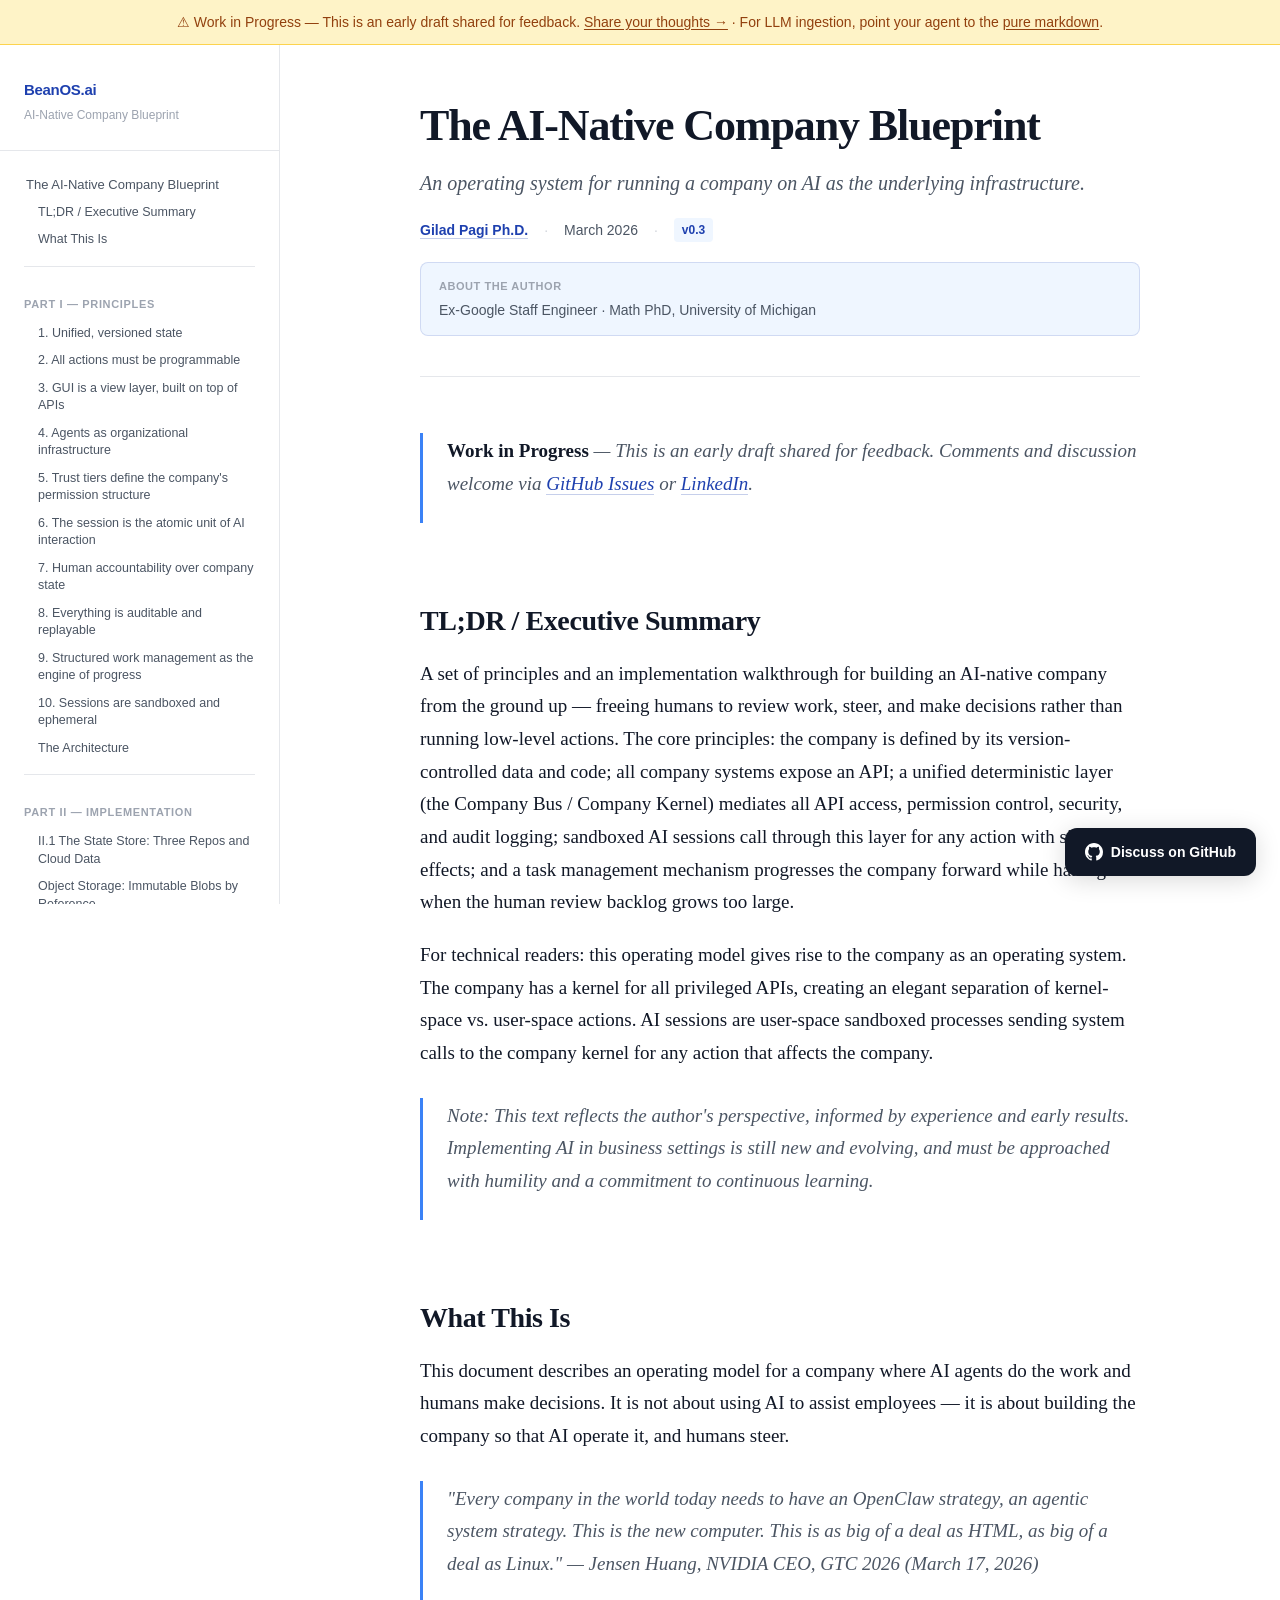
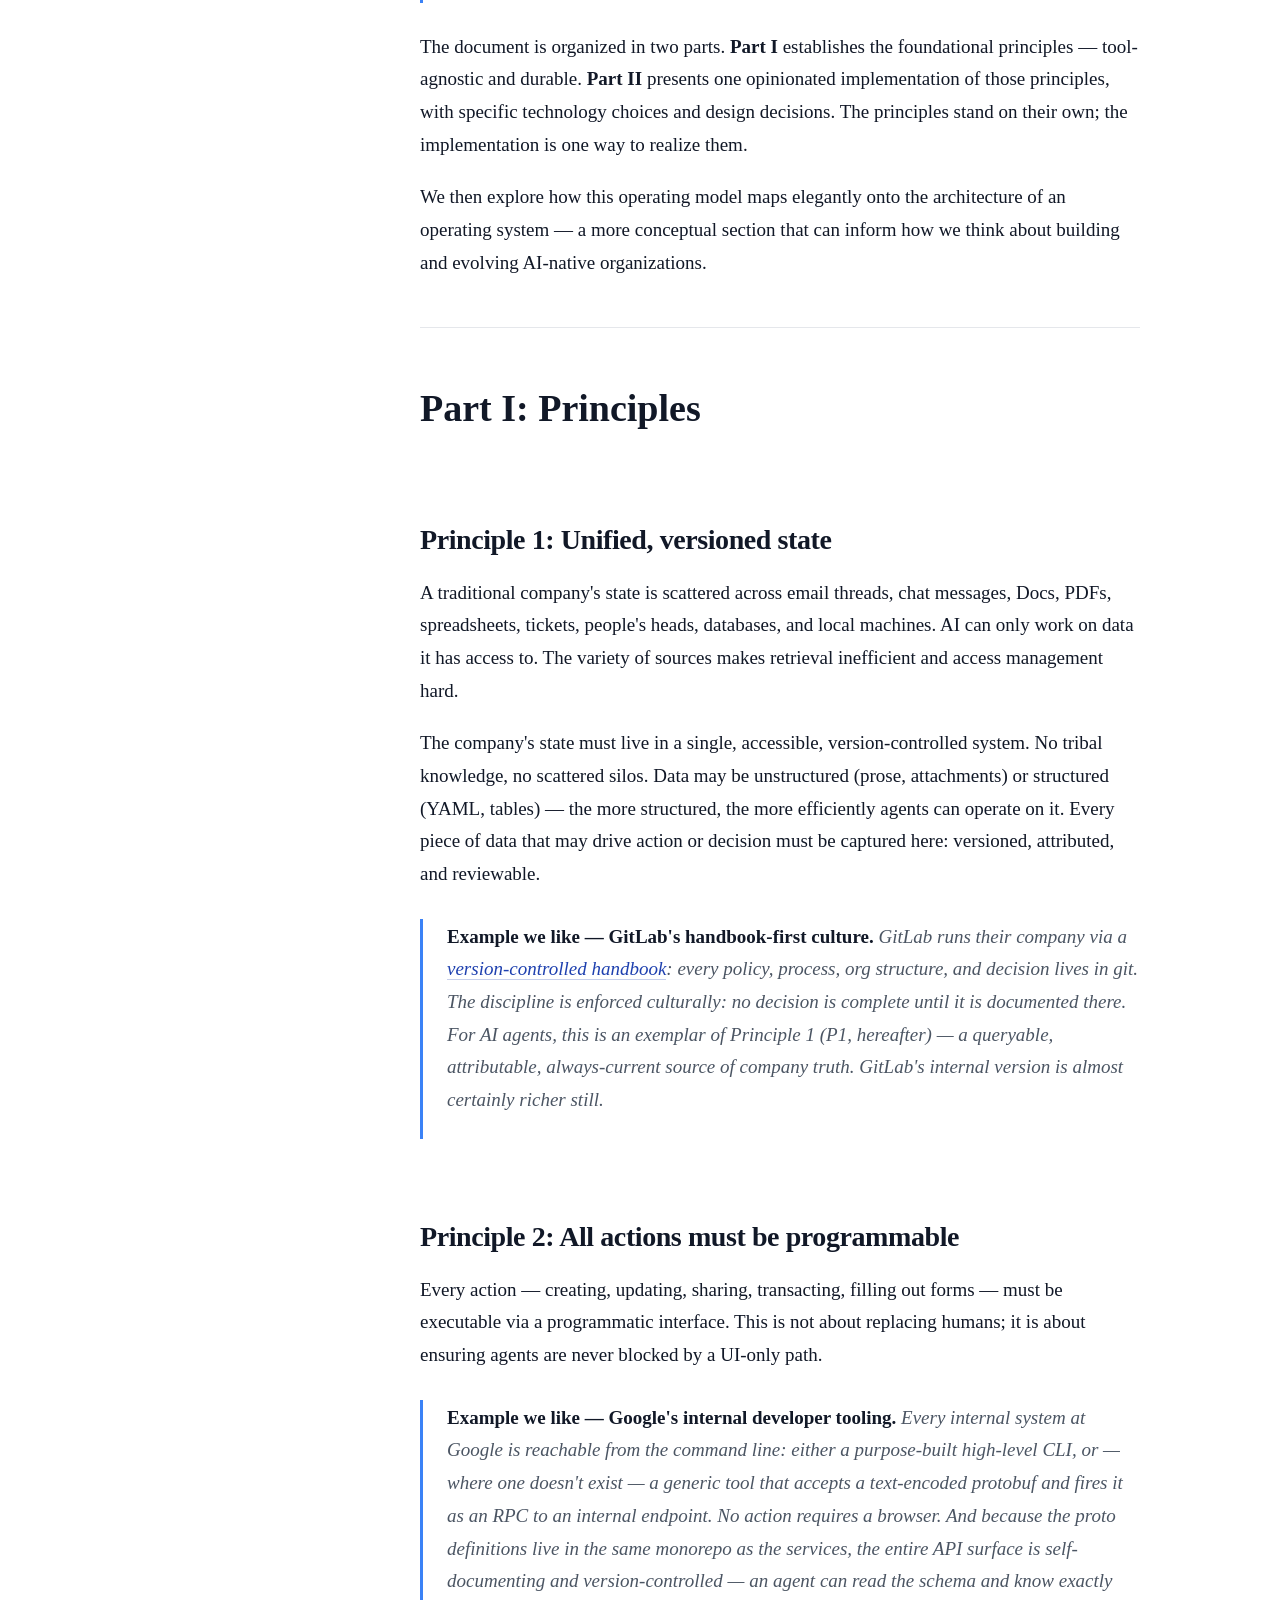
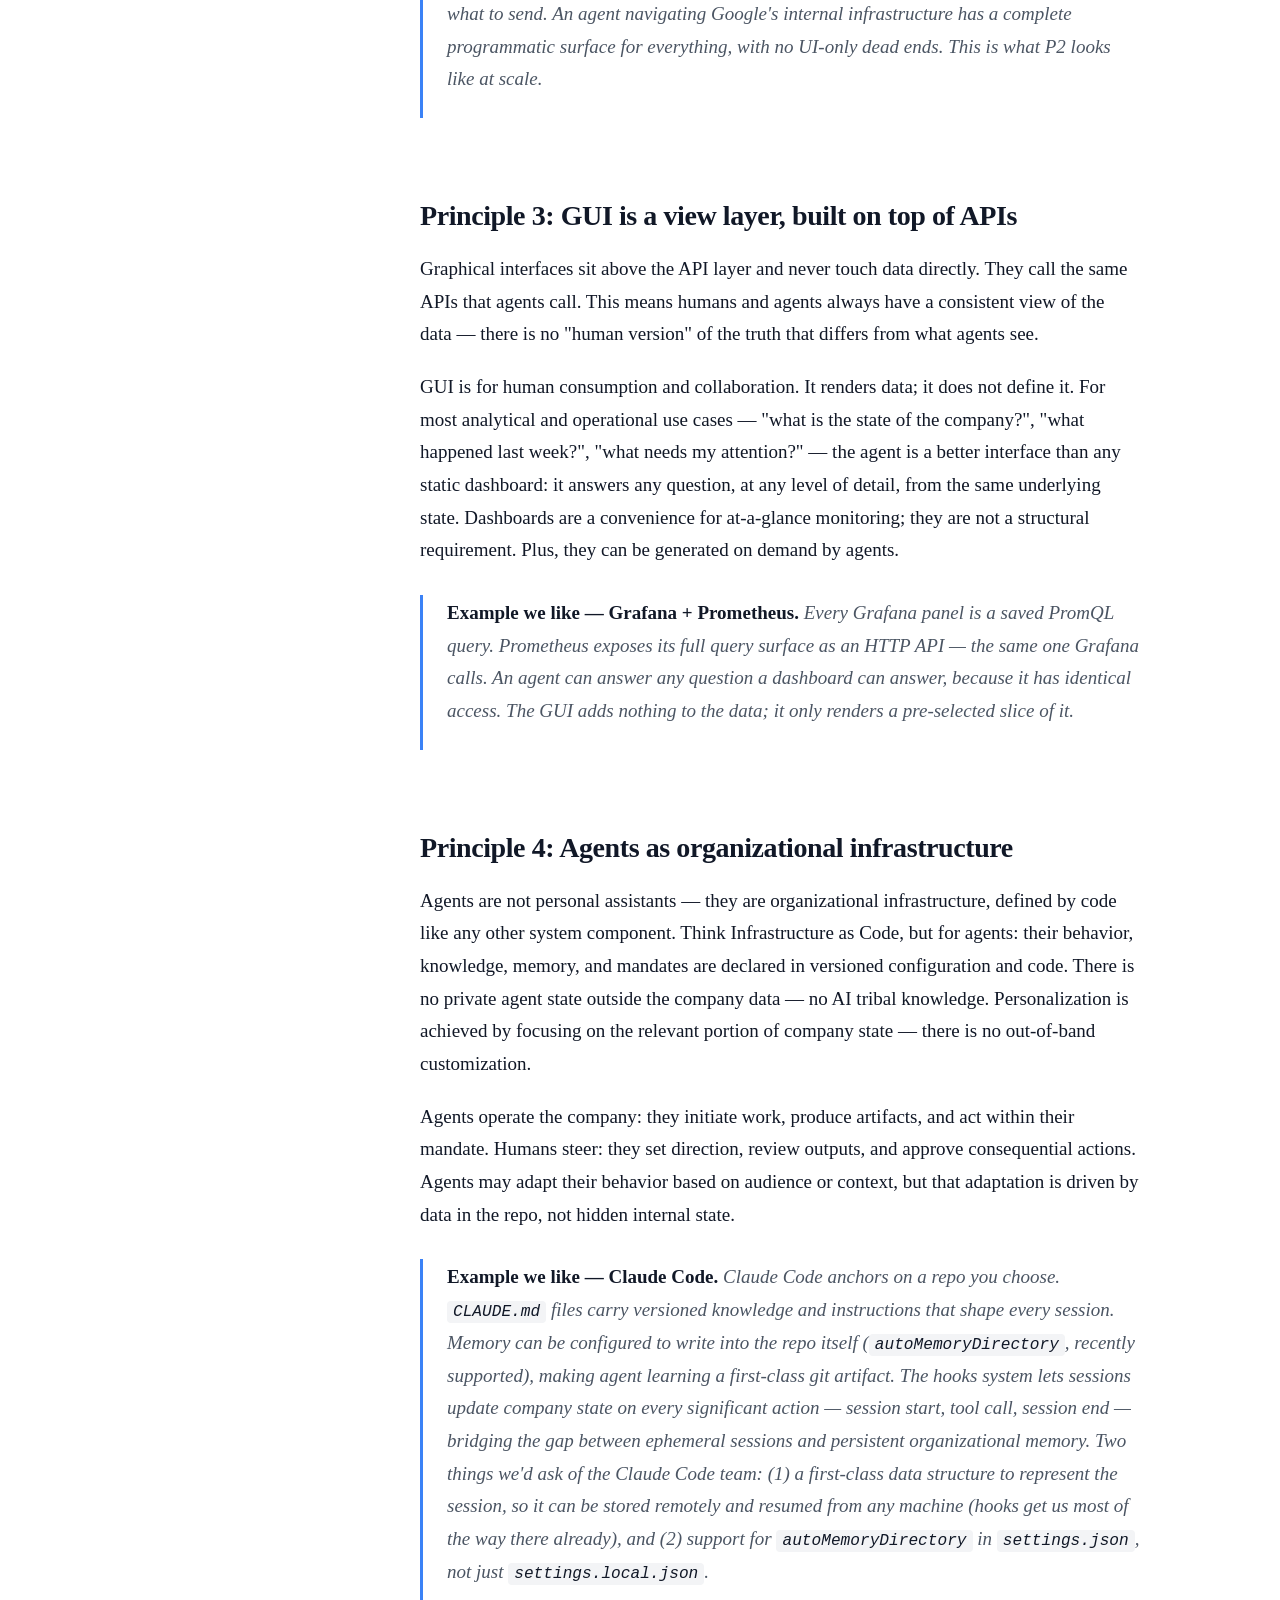
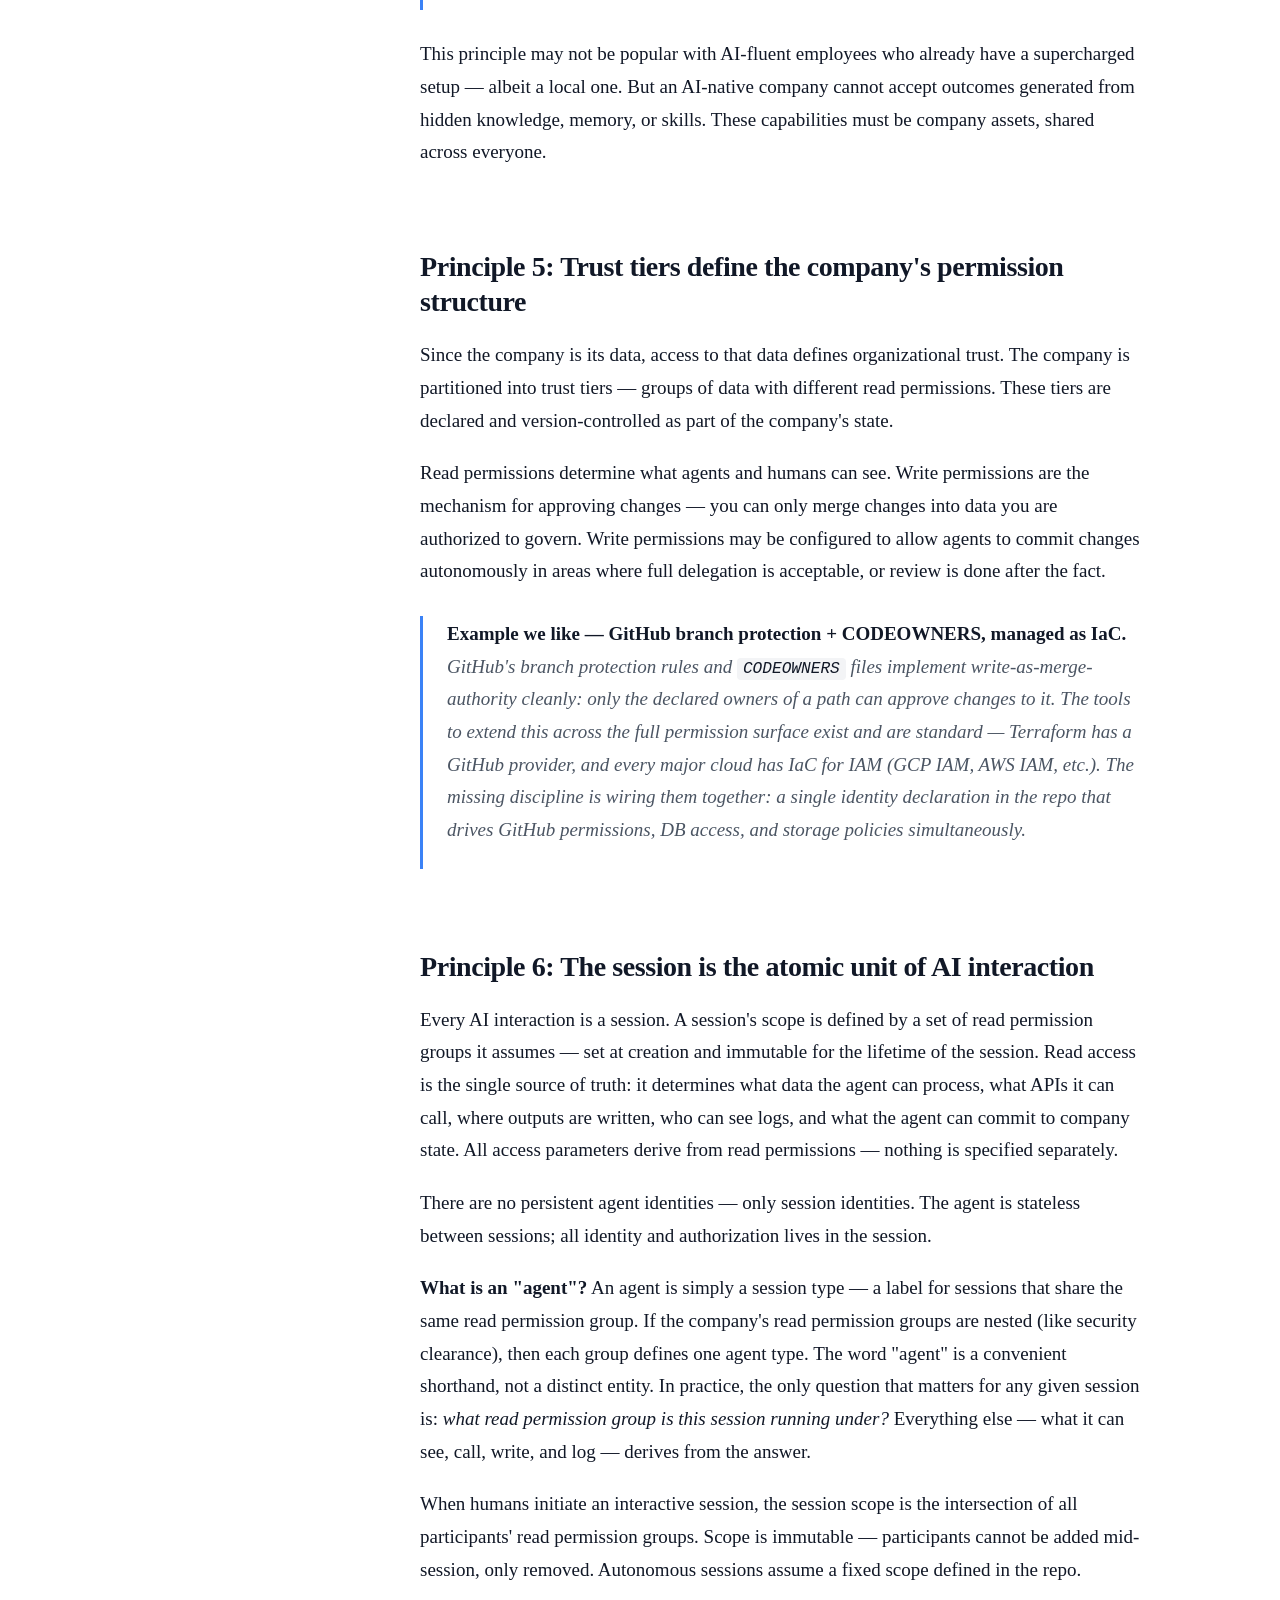
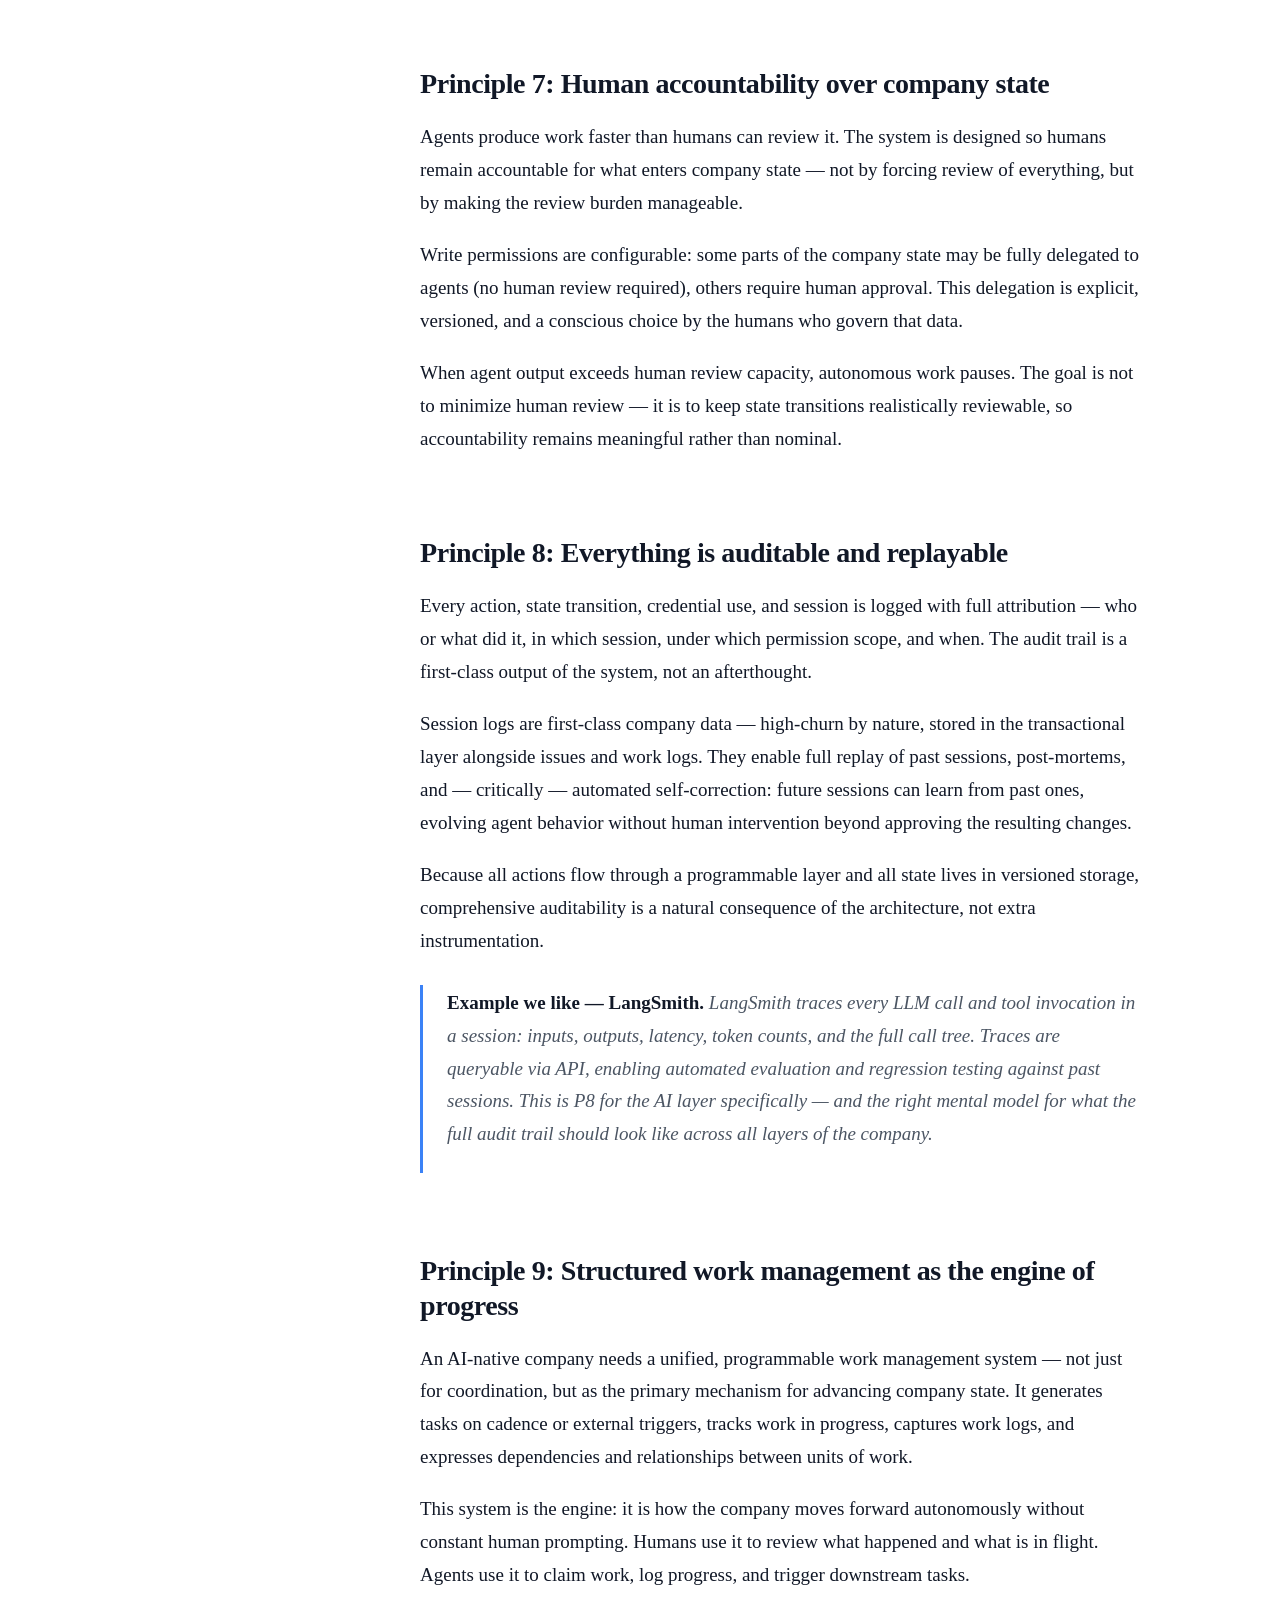
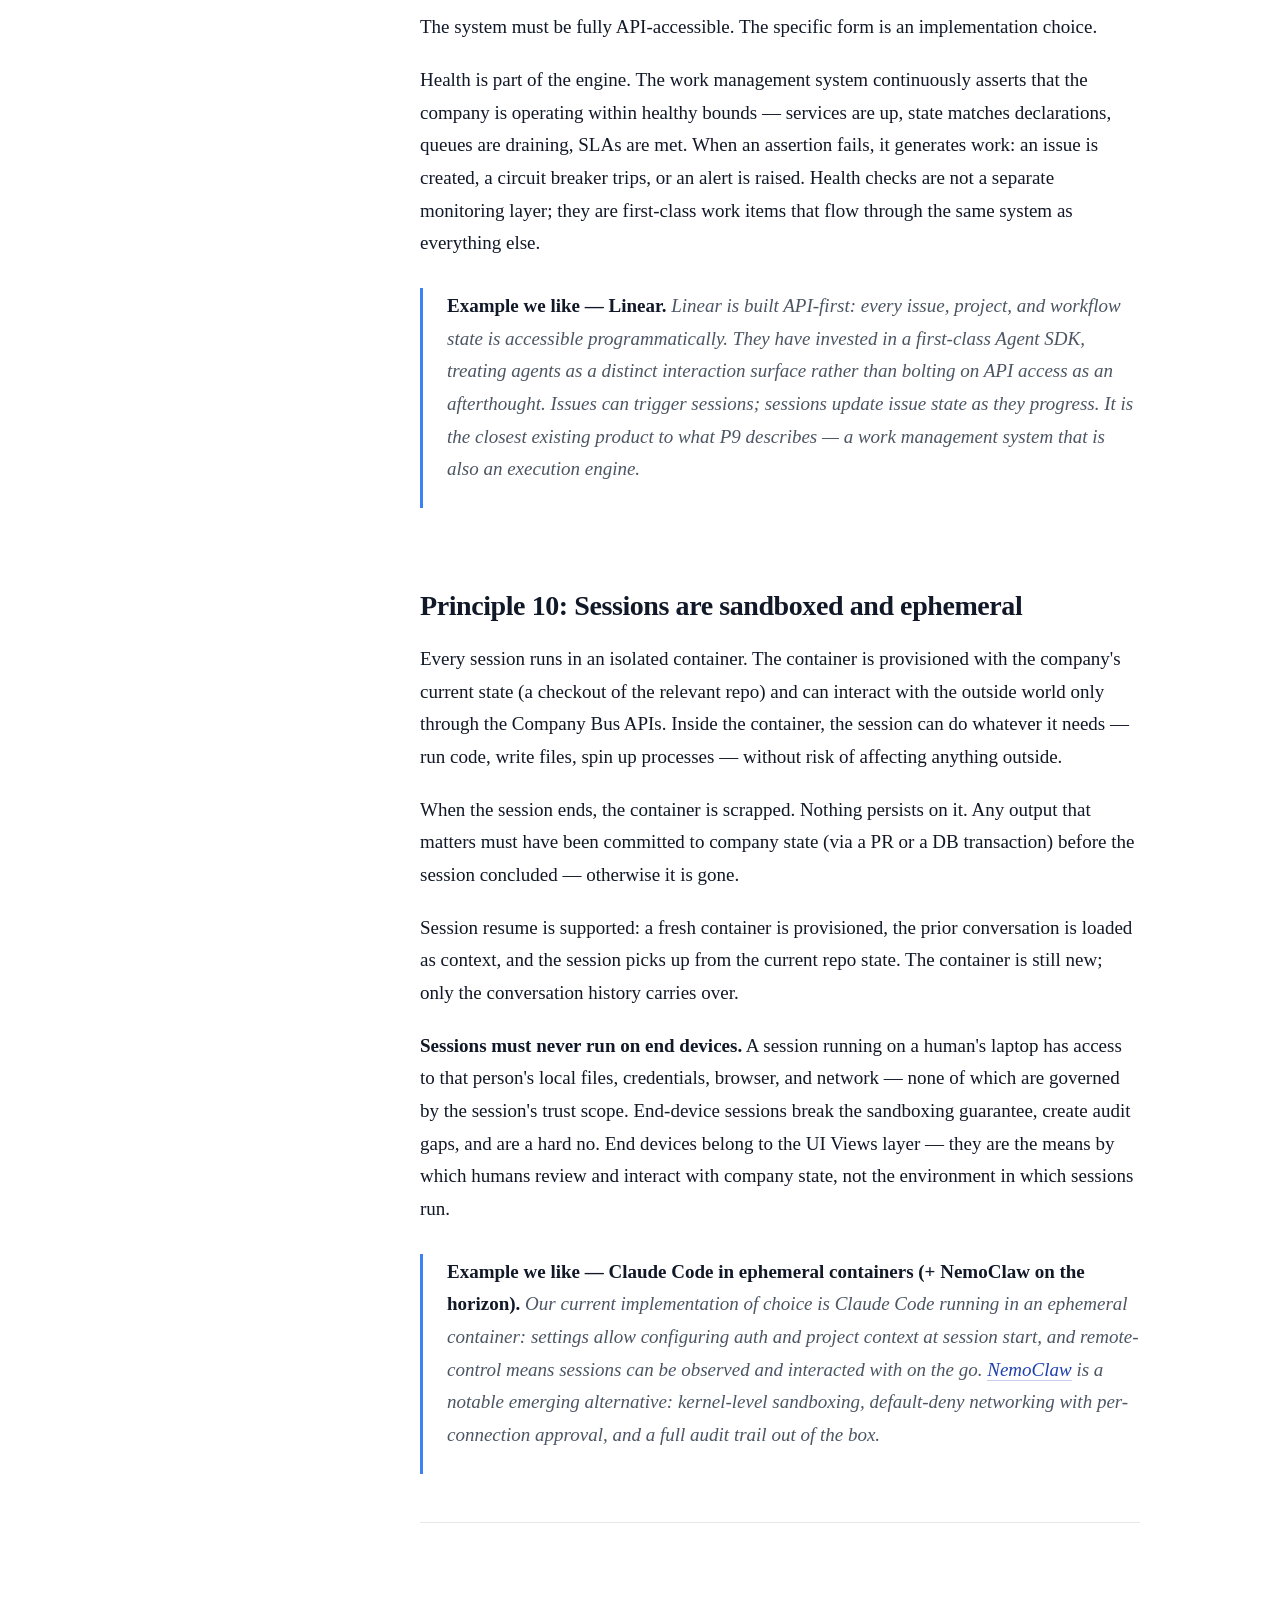
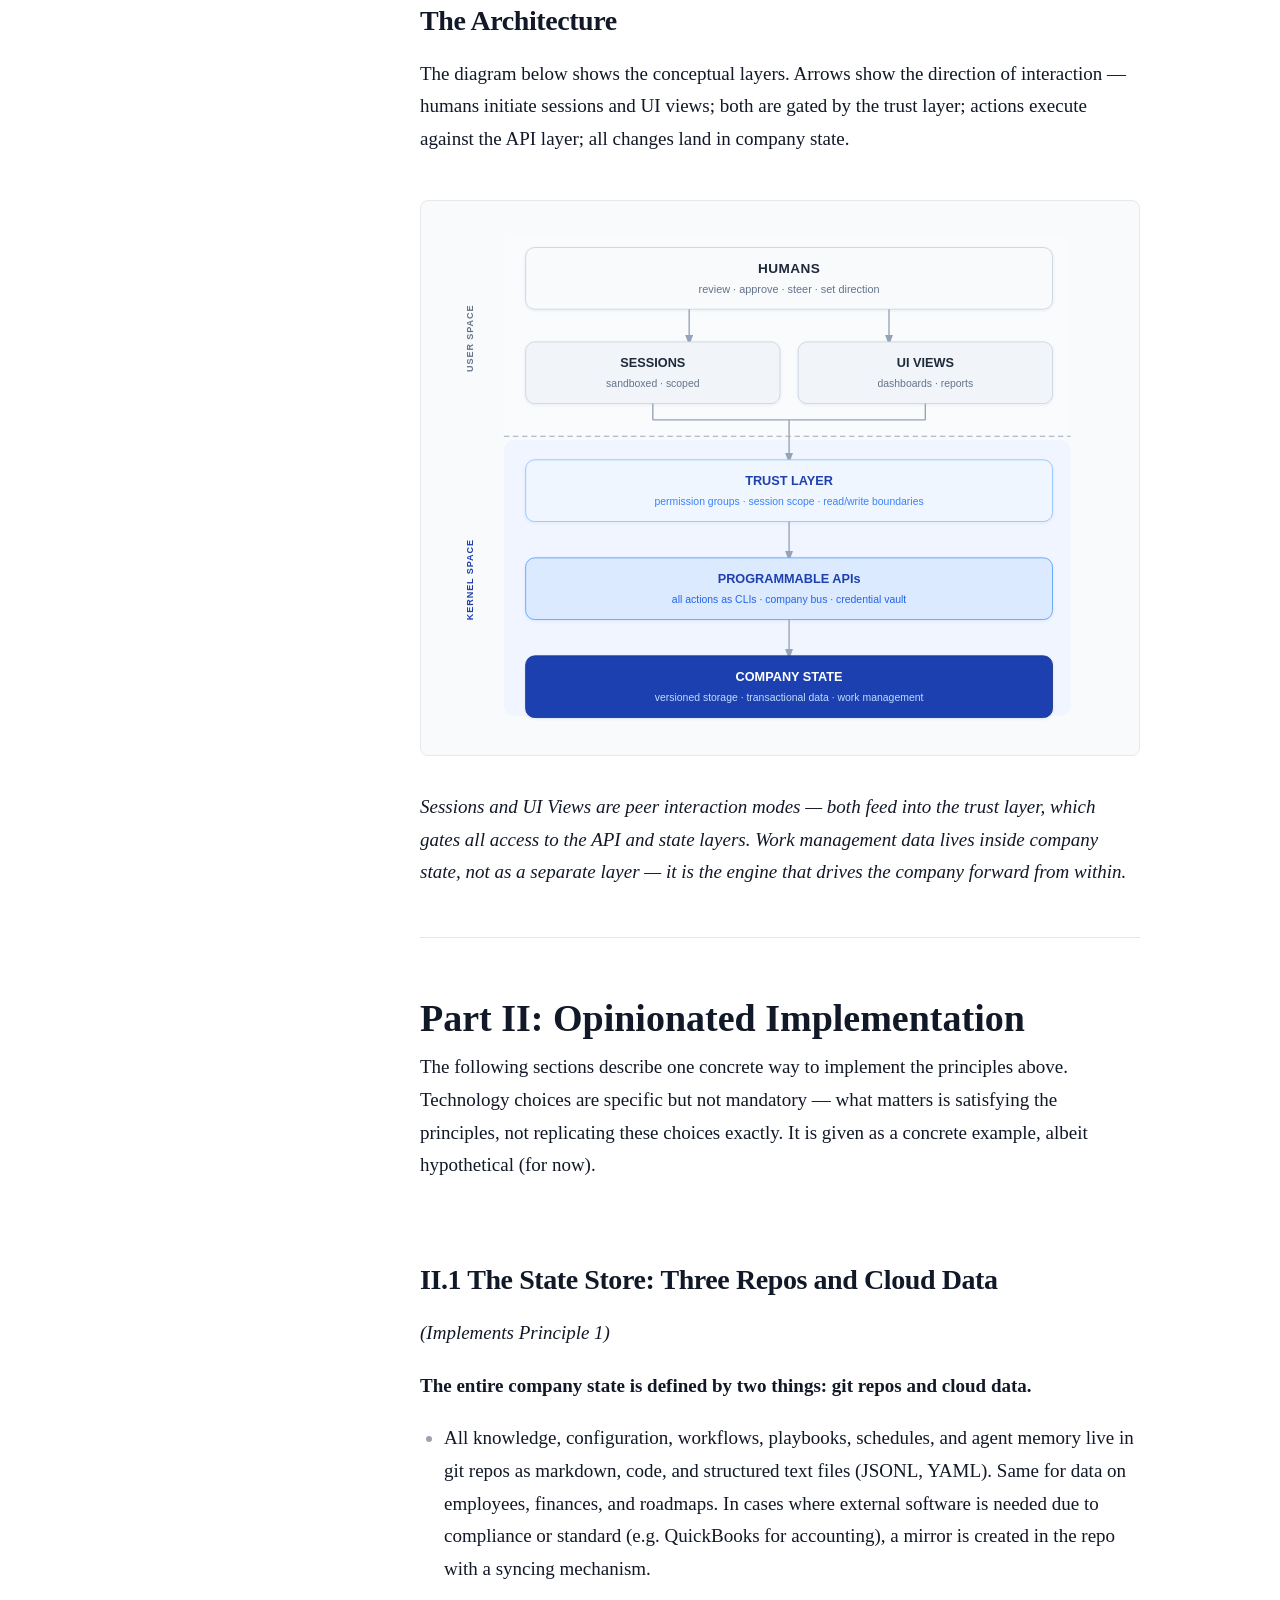
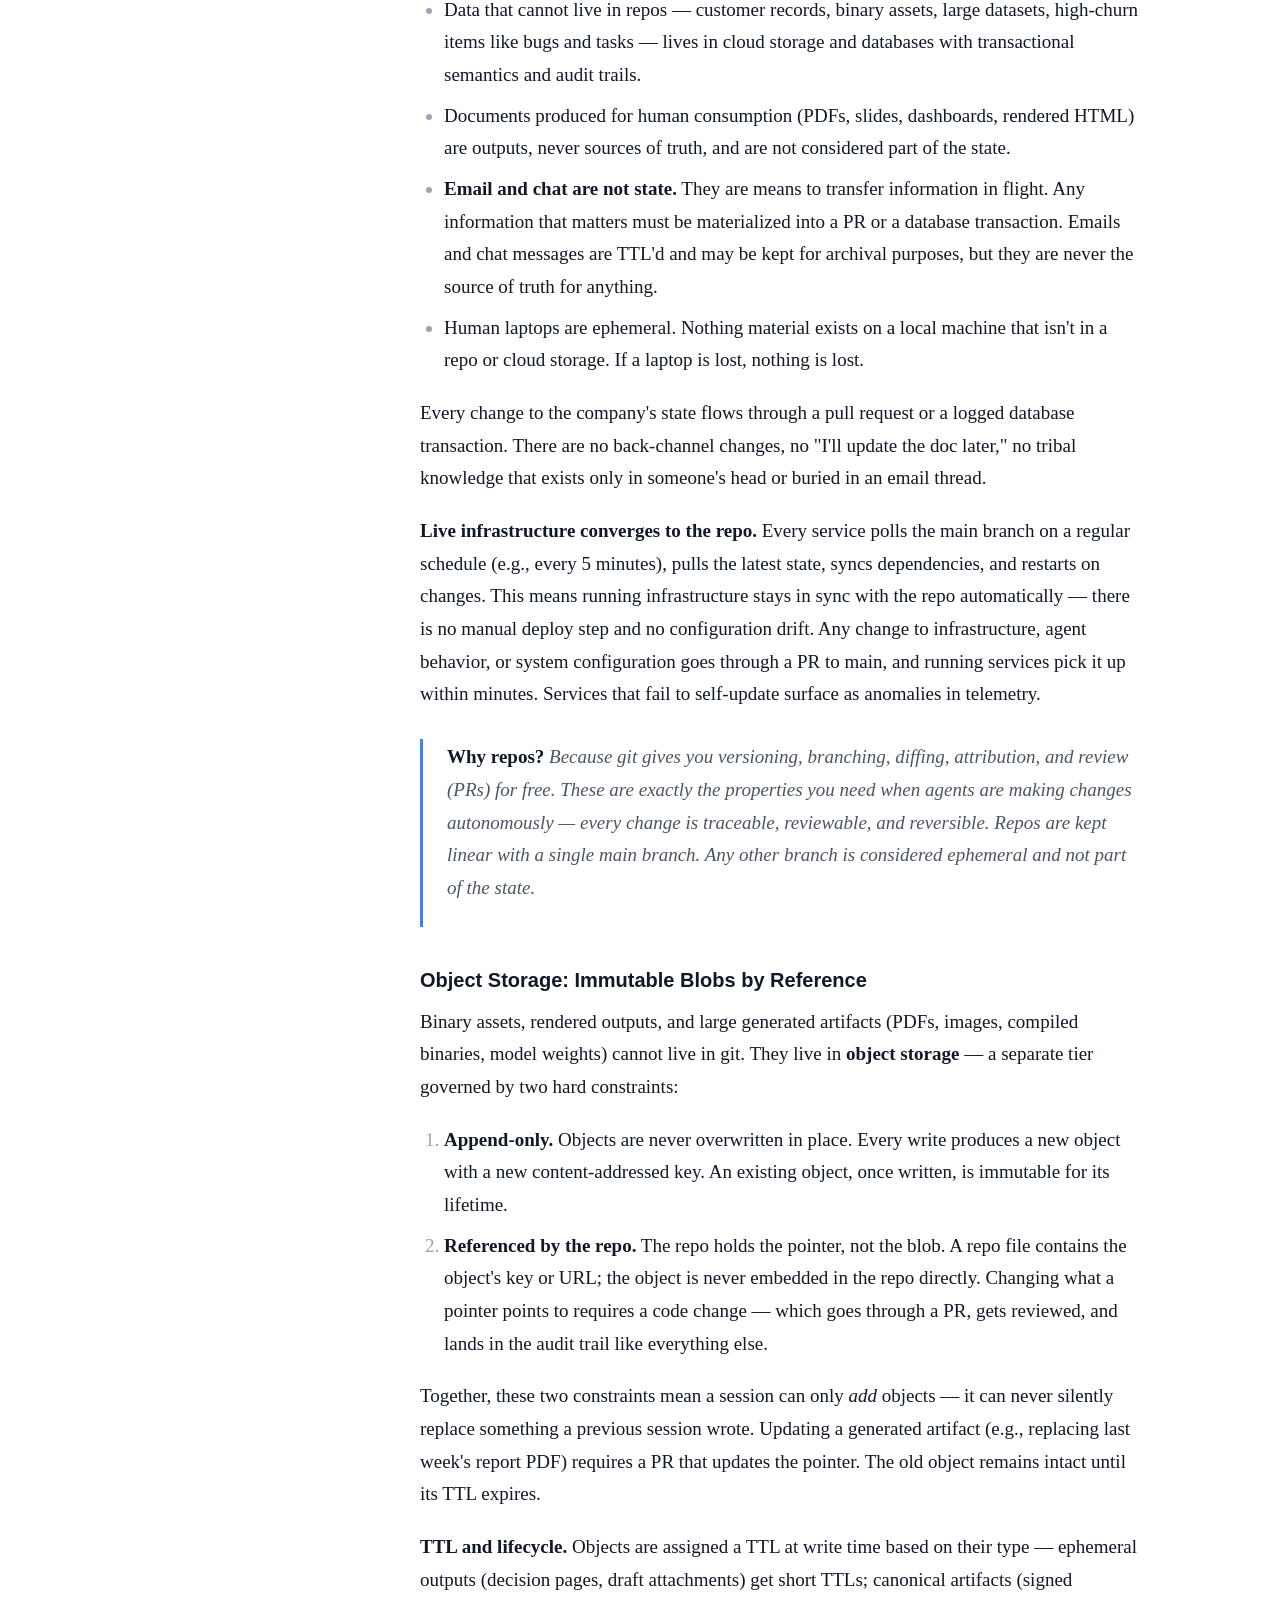
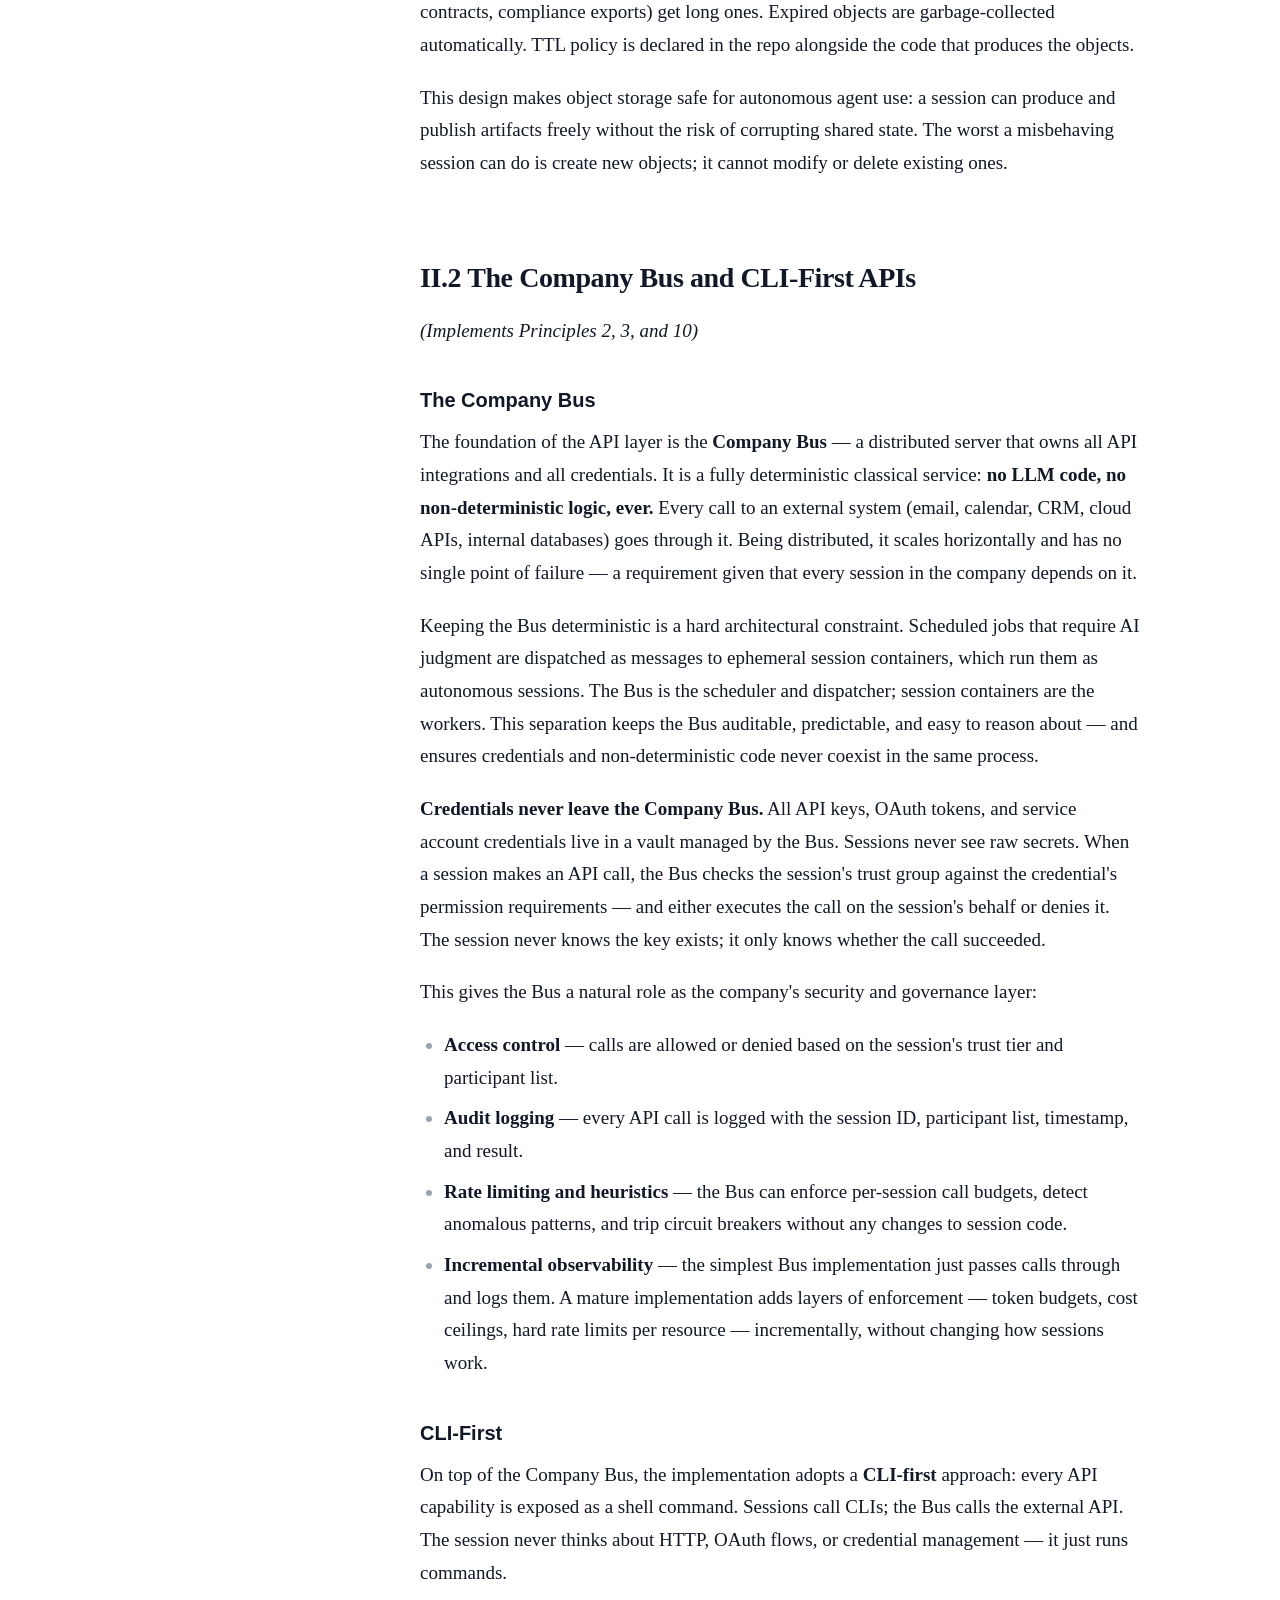
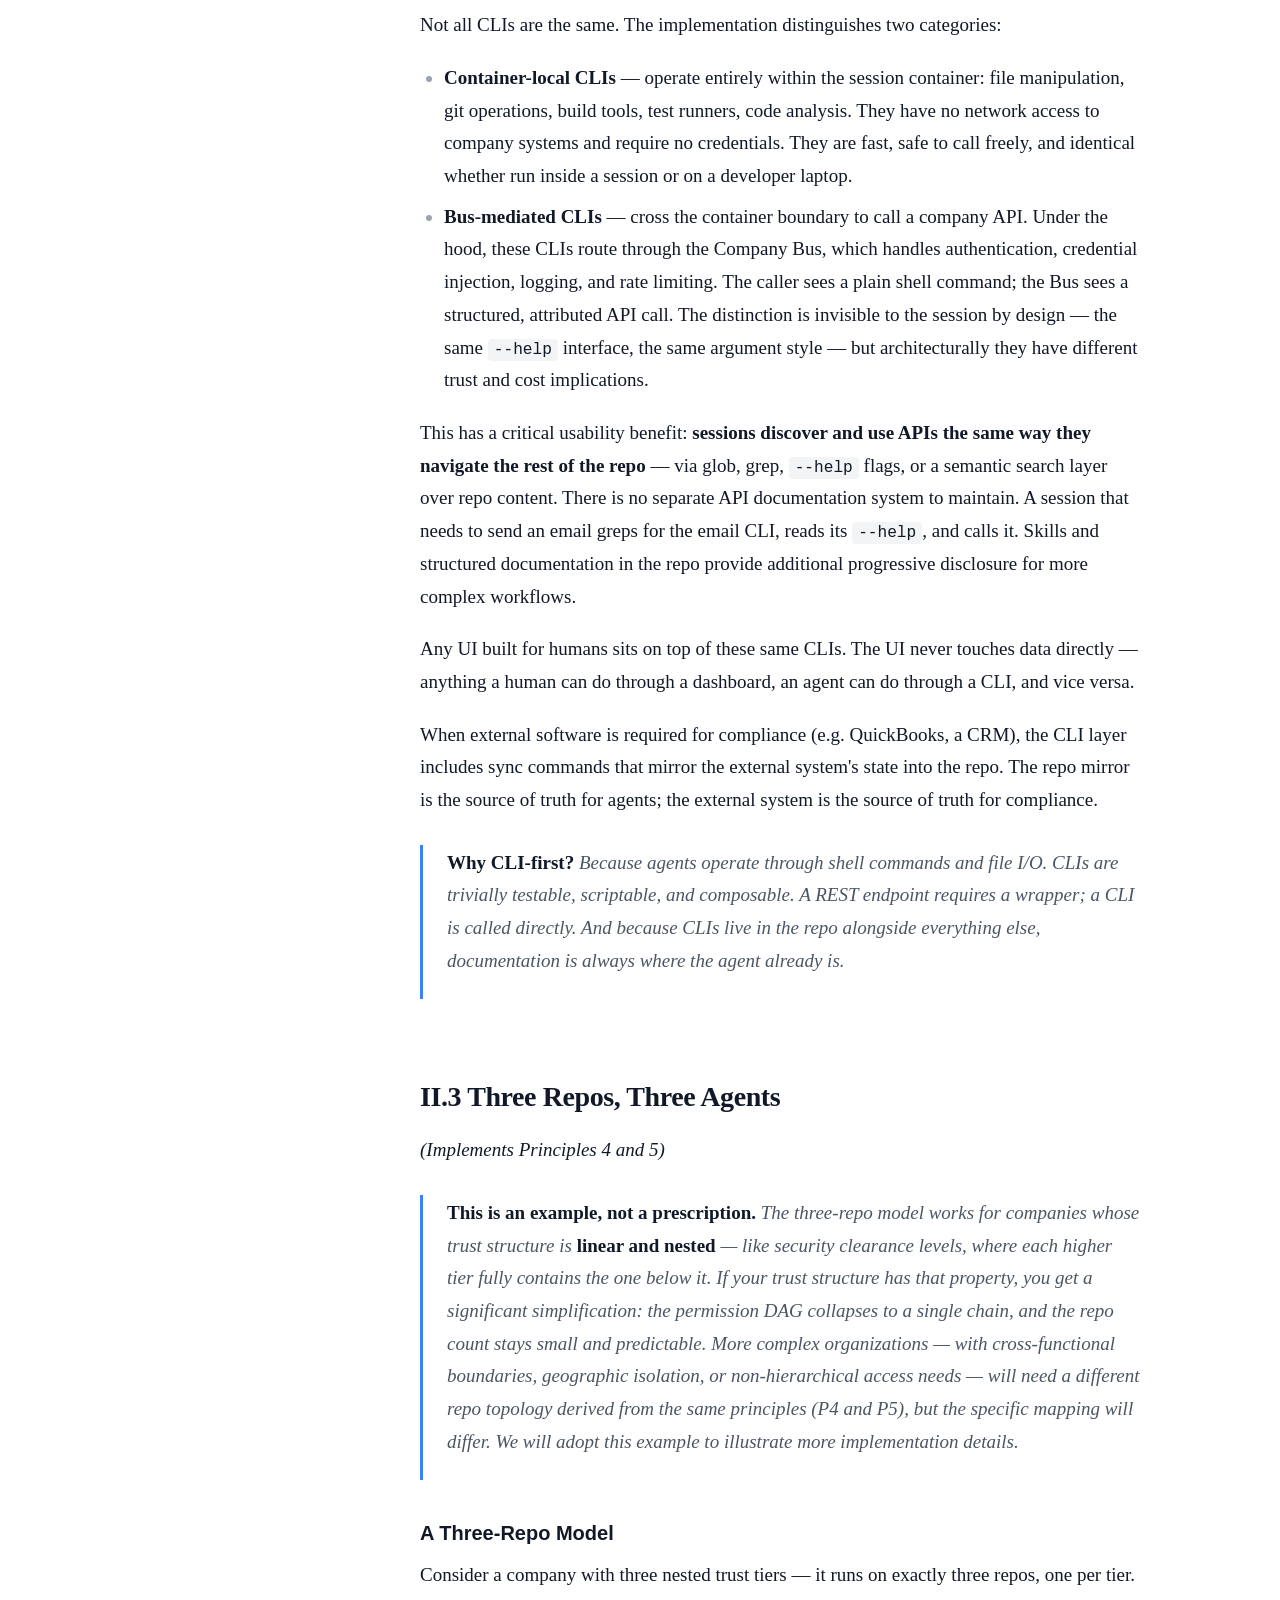
==== docs/blueprint/index.html @ b6d7fa54 "Polish: review feedback fixes, favicon, robots.txt, sitemap, Future Improvements appendix" ====
<!DOCTYPE html>
<html lang="en">
<head>
    <meta charset="UTF-8">
    <meta name="viewport" content="width=device-width, initial-scale=1.0">
    <title>The AI-Native Company Blueprint — BeanOS</title>
    <meta name="description" content="An operating system for running a company on AI as the underlying infrastructure. By Gilad Pagi Ph.D.">
    <meta name="author" content="Gilad Pagi Ph.D.">

    <!-- OpenGraph -->
    <meta property="og:title" content="The AI-Native Company Blueprint">
    <meta property="og:description" content="An operating system for running a company on AI as the underlying infrastructure.">
    <meta property="og:type" content="article">
    <meta property="og:url" content="https://beanos.ai">
    <meta property="og:site_name" content="BeanOS">

    <!-- Twitter Card -->
    <meta name="twitter:card" content="summary_large_image">
    <meta name="twitter:title" content="The AI-Native Company Blueprint">
    <meta name="twitter:description" content="An operating system for running a company on AI as the underlying infrastructure.">

    <!-- Google Analytics -->
    <script async src="https://www.googletagmanager.com/gtag/js?id=G-6V5Q1DW21X"></script>
    <script>
      window.dataLayer = window.dataLayer || [];
      function gtag(){dataLayer.push(arguments);}
      gtag('js', new Date());
      gtag('config', 'G-6V5Q1DW21X');
    </script>

    <!-- Security -->
    <meta http-equiv="Content-Security-Policy"
          content="default-src 'self'; script-src 'self' https://www.googletagmanager.com https://www.google-analytics.com; style-src 'self' https://fonts.googleapis.com; font-src https://fonts.gstatic.com; img-src 'self' data: https://www.google-analytics.com https://www.googletagmanager.com; connect-src https://www.google-analytics.com https://analytics.google.com https://*.google-analytics.com https://*.analytics.google.com https://www.googletagmanager.com; frame-ancestors 'none'; base-uri 'self'; form-action 'none'; upgrade-insecure-requests;">
    <meta name="referrer" content="strict-origin-when-cross-origin">
    <link rel="canonical" href="https://beanos.ai/blueprint/">
    <link rel="icon" type="image/svg+xml" href="favicon.svg">

    <!-- Fonts -->
    <link rel="preconnect" href="https://fonts.googleapis.com">
    <link rel="preconnect" href="https://fonts.gstatic.com" crossorigin>
    <link href="https://fonts.googleapis.com/css2?family=Newsreader:ital,opsz,wght@0,6..72,300;0,6..72,400;0,6..72,500;0,6..72,600;1,6..72,400;1,6..72,500&family=DM+Sans:ital,opsz,wght@0,9..40,400;0,9..40,500;0,9..40,600;0,9..40,700;1,9..40,400&family=JetBrains+Mono:wght@400;500&display=swap" rel="stylesheet">

    <link rel="stylesheet" href="style.css">

    <script type="application/ld+json">
    {
      "@context": "https://schema.org",
      "@type": "Article",
      "headline": "The AI-Native Company Blueprint",
      "author": {
        "@type": "Person",
        "name": "Gilad Pagi Ph.D.",
        "url": "https://gpgroupcompany.com/cv.html"
      },
      "datePublished": "2026-03-23",
      "description": "An operating system for running a company on AI as the underlying infrastructure.",
      "publisher": {
        "@type": "Organization",
        "name": "BeanOS",
        "url": "https://beanos.ai"
      }
    }
    </script>
</head>
<body>

    <!-- WIP Banner -->
    <div class="wip-banner">
        ⚠ Work in Progress — This is an early draft shared for feedback. <a href="https://github.com/BeanOS-ai/BeanOS-MindShare/issues" target="_blank" rel="noopener">Share your thoughts →</a>
        · For LLM ingestion, point your agent to the <a href="https://raw.githubusercontent.com/BeanOS-ai/BeanOS-MindShare/main/blueprint.md" target="_blank" rel="noopener">pure markdown</a>.
    </div>

    <div class="page-layout">

        <!-- ════════════════════════ SIDEBAR ════════════════════════ -->
        <nav class="sidebar" id="sidebar" aria-label="Table of contents">
            <div class="sidebar-brand">
                <a href="/" class="sidebar-brand-name">BeanOS.ai</a>
                <div class="sidebar-brand-sub">AI-Native Company Blueprint</div>
            </div>

            <a href="#the-ai-native-company-blueprint" class="toc-link">The AI-Native Company Blueprint</a>
            <a href="#tldr--executive-summary" class="toc-link toc-sub">TL;DR / Executive Summary</a>
            <a href="#what-this-is" class="toc-link toc-sub">What This Is</a>
            <div class="toc-divider"></div>
            <div class="toc-section-label">Part I — Principles</div>
            <a href="#principle-1-unified-versioned-state" class="toc-link toc-sub">1. Unified, versioned state</a>
            <a href="#principle-2-all-actions-must-be-programmable" class="toc-link toc-sub">2. All actions must be programmable</a>
            <a href="#principle-3-gui-is-a-view-layer-built-on-top-of-apis" class="toc-link toc-sub">3. GUI is a view layer, built on top of APIs</a>
            <a href="#principle-4-agents-as-organizational-infrastructure" class="toc-link toc-sub">4. Agents as organizational infrastructure</a>
            <a href="#principle-5-trust-tiers-define-the-companys-permission-structure" class="toc-link toc-sub">5. Trust tiers define the company's permission structure</a>
            <a href="#principle-6-the-session-is-the-atomic-unit-of-ai-interaction" class="toc-link toc-sub">6. The session is the atomic unit of AI interaction</a>
            <a href="#principle-7-human-accountability-over-company-state" class="toc-link toc-sub">7. Human accountability over company state</a>
            <a href="#principle-8-everything-is-auditable-and-replayable" class="toc-link toc-sub">8. Everything is auditable and replayable</a>
            <a href="#principle-9-structured-work-management-as-the-engine-of-progress" class="toc-link toc-sub">9. Structured work management as the engine of progress</a>
            <a href="#principle-10-sessions-are-sandboxed-and-ephemeral" class="toc-link toc-sub">10. Sessions are sandboxed and ephemeral</a>
            <a href="#the-architecture" class="toc-link toc-sub">The Architecture</a>
            <div class="toc-divider"></div>
            <div class="toc-section-label">Part II — Implementation</div>
            <a href="#ii1-the-state-store-three-repos-and-cloud-data" class="toc-link toc-sub">II.1 The State Store: Three Repos and Cloud Data</a>
            <a href="#object-storage-immutable-blobs-by-reference" class="toc-link toc-sub">Object Storage: Immutable Blobs by Reference</a>
            <a href="#ii2-the-company-bus-and-cli-first-apis" class="toc-link toc-sub">II.2 The Company Bus and CLI-First APIs</a>
            <a href="#the-company-bus" class="toc-link toc-sub">The Company Bus</a>
            <a href="#cli-first" class="toc-link toc-sub">CLI-First</a>
            <a href="#ii3-three-repos-three-agents" class="toc-link toc-sub">II.3 Three Repos, Three Agents</a>
            <a href="#a-three-repo-model" class="toc-link toc-sub">A Three-Repo Model</a>
            <a href="#one-trust-boundary-per-repo" class="toc-link toc-sub">One Trust Boundary Per Repo</a>
            <a href="#personal-folders" class="toc-link toc-sub">Personal Folders</a>
            <a href="#the-permission-dag" class="toc-link toc-sub">The Permission DAG</a>
            <a href="#ii4-sessions-sandboxing-scope-and-initiation" class="toc-link toc-sub">II.4 Sessions: Sandboxing, Scope, and Initiation</a>
            <a href="#container-isolation" class="toc-link toc-sub">Container Isolation</a>
            <a href="#conversation-participants-and-credential-scope" class="toc-link toc-sub">Conversation Participants and Credential Scope</a>
            <a href="#how-sessions-are-initiated" class="toc-link toc-sub">How Sessions Are Initiated</a>
            <a href="#human-in-the-loop-approvals" class="toc-link toc-sub">Human-in-the-Loop Approvals</a>
            <a href="#conversation-persistence-and-resume" class="toc-link toc-sub">Conversation Persistence and Resume</a>
            <a href="#ii5-human-accountability-the-pr-model" class="toc-link toc-sub">II.5 Human Accountability: The PR Model</a>
            <a href="#the-pr-is-the-unit-of-work" class="toc-link toc-sub">The PR Is the Unit of Work</a>
            <a href="#the-big-red-button" class="toc-link toc-sub">The Big Red Button</a>
            <a href="#ii6-audit-trail" class="toc-link toc-sub">II.6 Audit Trail</a>
            <a href="#ii7-issue-tracking-and-cron-the-work-engine" class="toc-link toc-sub">II.7 Issue Tracking and Cron: The Work Engine</a>
            <a href="#issue-tracking-repo-for-definitions-db-for-instances" class="toc-link toc-sub">Issue Tracking: Repo for Definitions, DB for Instances</a>
            <a href="#cron-jobs" class="toc-link toc-sub">Cron Jobs</a>
            <a href="#announcements-channel" class="toc-link toc-sub">Announcements Channel</a>
            <a href="#ii8-supporting-concerns" class="toc-link toc-sub">II.8 Supporting Concerns</a>
            <a href="#security-and-compliance" class="toc-link toc-sub">Security and Compliance</a>
            <a href="#cicd-and-deployment" class="toc-link toc-sub">CI/CD and Deployment</a>
            <a href="#onboarding" class="toc-link toc-sub">Onboarding</a>
            <a href="#portability-and-vendor-independence" class="toc-link toc-sub">Portability and Vendor Independence</a>
            <a href="#backup-and-disaster-recovery" class="toc-link toc-sub">Backup and Disaster Recovery</a>
            <a href="#operating-norm-see-something-say-something" class="toc-link toc-sub">Operating Norm: See Something, Say Something</a>
            <a href="#high-churn-data-flood-valve" class="toc-link toc-sub">High-Churn Data Flood Valve</a>
            <a href="#ii9-operational-health" class="toc-link toc-sub">II.9 Operational Health</a>
            <a href="#health-check-categories" class="toc-link toc-sub">Health Check Categories</a>
            <a href="#implementation" class="toc-link toc-sub">Implementation</a>
            <a href="#the-assertion-as-the-unit-of-operational-tdd" class="toc-link toc-sub">The Assertion as the Unit of Operational TDD</a>
            <div class="toc-divider"></div>
            <a href="#frequently-asked-questions" class="toc-link">Frequently Asked Questions</a>
            <div class="toc-divider"></div>
            <a href="#the-company-as-an-operating-system" class="toc-link">The Company as an Operating System</a>
            <a href="#concept-map" class="toc-link toc-sub">Concept Map</a>
            <a href="#the-deepest-parallel-kernel-space-vs-user-space" class="toc-link toc-sub">The Deepest Parallel: Kernel Space vs. User Space</a>
            <a href="#the-scheduler-parallel-from-time-sharing-to-work-sharing" class="toc-link toc-sub">The Scheduler Parallel: From Time-Sharing to Work-Sharing</a>
            <a href="#appendix-a-prior-art--related-work" class="toc-link toc-sub">Appendix A: Prior Art &amp; Related Work</a>
            <a href="#the-llm-os-metaphor" class="toc-link toc-sub">The LLM OS Metaphor</a>
            <a href="#aios-llm-agent-operating-system" class="toc-link toc-sub">AIOS: LLM Agent Operating System</a>
            <a href="#enterprise-coding-agent-platforms" class="toc-link toc-sub">Enterprise Coding Agent Platforms</a>
            <a href="#gitagent" class="toc-link toc-sub">GitAgent</a>
            <a href="#future-improvements" class="toc-link toc-sub">Future Improvements</a>
            <a href="#security-hardening" class="toc-link toc-sub">Security Hardening</a>
            <a href="#architectural-refinements" class="toc-link toc-sub">Architectural Refinements</a>
            <a href="#compliance-and-governance" class="toc-link toc-sub">Compliance and Governance</a>
            <a href="#migration-and-adoption" class="toc-link toc-sub">Migration and Adoption</a>
            <a href="#license" class="toc-link toc-sub">License</a>
        </nav>

        <!-- Overlay for mobile sidebar -->
        <div class="sidebar-overlay" id="sidebarOverlay"></div>

        <!-- ════════════════════════ MAIN CONTENT ════════════════════════ -->
        <main class="main-content">
            <div class="content-column" id="top">

                <!-- Article Header -->
                <header class="article-header">
                    <h1>The AI-Native Company Blueprint</h1>
                    <p class="article-subtitle">An operating system for running a company on AI as the underlying infrastructure.</p>
                    <div class="article-meta">
                        <span class="author-name"><a href="https://gpgroupcompany.com/cv.html" target="_blank" rel="noopener">Gilad Pagi Ph.D.</a></span>
                        <span class="meta-dot">·</span>
                        <span>March 2026</span>
                        <span class="meta-dot">·</span>
                        <span class="article-version">v0.3</span>
                    </div>
                    <div class="author-box">
                        <div class="author-box-label">About the Author</div>
                        <div class="author-box-text">Ex-Google Staff Engineer · Math PhD, University of Michigan</div>
                    </div>
                </header>

                <blockquote>
<p><strong>Work in Progress</strong> — This is an early draft shared for feedback. Comments and discussion welcome via <a href="https://github.com/BeanOS-ai/BeanOS-MindShare/issues">GitHub Issues</a> or <a href="https://www.linkedin.com/in/giladpagi/">LinkedIn</a>.</p>
</blockquote>
<h2 id="tldr--executive-summary">TL;DR / Executive Summary</h2>
<p>A set of principles and an implementation walkthrough for building an AI-native company from the ground up — freeing humans to review work, steer, and make decisions rather than running low-level actions. The core principles: the company is defined by its version-controlled data and code; all company systems expose an API; a unified deterministic layer (the Company Bus / Company Kernel) mediates all API access, permission control, security, and audit logging; sandboxed AI sessions call through this layer for any action with side effects; and a task management mechanism progresses the company forward while halting when the human review backlog grows too large.</p>
<p>For technical readers: this operating model gives rise to the company as an operating system. The company has a kernel for all privileged APIs, creating an elegant separation of kernel-space vs. user-space actions. AI sessions are user-space sandboxed processes sending system calls to the company kernel for any action that affects the company.</p>
<blockquote>
<p><em>Note: This text reflects the author's perspective, informed by experience and early results. Implementing AI in business settings is still new and evolving, and must be approached with humility and a commitment to continuous learning.</em></p>
</blockquote>
<h2 id="what-this-is">What This Is</h2>
<p>This document describes an operating model for a company where AI agents do the work and humans make decisions. It is not about using AI to assist employees — it is about building the company so that AI operate it, and humans steer.</p>
<blockquote>
<p><em>"Every company in the world today needs to have an OpenClaw strategy, an agentic system strategy. This is the new computer. This is as big of a deal as HTML, as big of a deal as Linux."</em>
— Jensen Huang, NVIDIA CEO, GTC 2026 (March 17, 2026)</p>
</blockquote>
<p>The document is organized in two parts. <strong>Part I</strong> establishes the foundational principles — tool-agnostic and durable. <strong>Part II</strong> presents one opinionated implementation of those principles, with specific technology choices and design decisions. The principles stand on their own; the implementation is one way to realize them.</p>
<p>We then explore how this operating model maps elegantly onto the architecture of an operating system — a more conceptual section that can inform how we think about building and evolving AI-native organizations.</p>
<hr>
<h1 id="part-i-principles">Part I: Principles</h1>
<h2 id="principle-1-unified-versioned-state">Principle 1: Unified, versioned state</h2>
<p>A traditional company's state is scattered across email threads, chat messages, Docs, PDFs, spreadsheets, tickets, people's heads, databases, and local machines. AI can only work on data it has access to. The variety of sources makes retrieval inefficient and access management hard.</p>
<p>The company's state must live in a single, accessible, version-controlled system. No tribal knowledge, no scattered silos. Data may be unstructured (prose, attachments) or structured (YAML, tables) — the more structured, the more efficiently agents can operate on it. Every piece of data that may drive action or decision must be captured here: versioned, attributed, and reviewable.</p>
<blockquote>
<p><strong>Example we like — GitLab's handbook-first culture.</strong> GitLab runs their company via a <a href="https://about.gitlab.com/handbook/">version-controlled handbook</a>: every policy, process, org structure, and decision lives in git. The discipline is enforced culturally: no decision is complete until it is documented there. For AI agents, this is an exemplar of Principle 1 (P1, hereafter) — a queryable, attributable, always-current source of company truth. GitLab's internal version is almost certainly richer still.</p>
</blockquote>
<h2 id="principle-2-all-actions-must-be-programmable">Principle 2: All actions must be programmable</h2>
<p>Every action — creating, updating, sharing, transacting, filling out forms — must be executable via a programmatic interface. This is not about replacing humans; it is about ensuring agents are never blocked by a UI-only path.</p>
<blockquote>
<p><strong>Example we like — Google's internal developer tooling.</strong> Every internal system at Google is reachable from the command line: either a purpose-built high-level CLI, or — where one doesn't exist — a generic tool that accepts a text-encoded protobuf and fires it as an RPC to an internal endpoint. No action requires a browser. And because the proto definitions live in the same monorepo as the services, the entire API surface is self-documenting and version-controlled — an agent can read the schema and know exactly what to send. An agent navigating Google's internal infrastructure has a complete programmatic surface for everything, with no UI-only dead ends. This is what P2 looks like at scale.</p>
</blockquote>
<h2 id="principle-3-gui-is-a-view-layer-built-on-top-of-apis">Principle 3: GUI is a view layer, built on top of APIs</h2>
<p>Graphical interfaces sit above the API layer and never touch data directly. They call the same APIs that agents call. This means humans and agents always have a consistent view of the data — there is no "human version" of the truth that differs from what agents see.</p>
<p>GUI is for human consumption and collaboration. It renders data; it does not define it. For most analytical and operational use cases — "what is the state of the company?", "what happened last week?", "what needs my attention?" — the agent is a better interface than any static dashboard: it answers any question, at any level of detail, from the same underlying state. Dashboards are a convenience for at-a-glance monitoring; they are not a structural requirement. Plus, they can be generated on demand by agents.</p>
<blockquote>
<p><strong>Example we like — Grafana + Prometheus.</strong> Every Grafana panel is a saved PromQL query. Prometheus exposes its full query surface as an HTTP API — the same one Grafana calls. An agent can answer any question a dashboard can answer, because it has identical access. The GUI adds nothing to the data; it only renders a pre-selected slice of it.</p>
</blockquote>
<h2 id="principle-4-agents-as-organizational-infrastructure">Principle 4: Agents as organizational infrastructure</h2>
<p>Agents are not personal assistants — they are organizational infrastructure, defined by code like any other system component. Think Infrastructure as Code, but for agents: their behavior, knowledge, memory, and mandates are declared in versioned configuration and code. There is no private agent state outside the company data — no AI tribal knowledge. Personalization is achieved by focusing on the relevant portion of company state — there is no out-of-band customization.</p>
<p>Agents operate the company: they initiate work, produce artifacts, and act within their mandate. Humans steer: they set direction, review outputs, and approve consequential actions. Agents may adapt their behavior based on audience or context, but that adaptation is driven by data in the repo, not hidden internal state.</p>
<blockquote>
<p><strong>Example we like — Claude Code.</strong> Claude Code anchors on a repo you choose. <code>CLAUDE.md</code> files carry versioned knowledge and instructions that shape every session. Memory can be configured to write into the repo itself (<code>autoMemoryDirectory</code>, recently supported), making agent learning a first-class git artifact. The hooks system lets sessions update company state on every significant action — session start, tool call, session end — bridging the gap between ephemeral sessions and persistent organizational memory. Two things we'd ask of the Claude Code team: (1) a first-class data structure to represent the session, so it can be stored remotely and resumed from any machine (hooks get us most of the way there already), and (2) support for <code>autoMemoryDirectory</code> in <code>settings.json</code>, not just <code>settings.local.json</code>.</p>
</blockquote>
<p>This principle may not be popular with AI-fluent employees who already have a supercharged setup — albeit a local one. But an AI-native company cannot accept outcomes generated from hidden knowledge, memory, or skills. These capabilities must be company assets, shared across everyone.</p>
<h2 id="principle-5-trust-tiers-define-the-companys-permission-structure">Principle 5: Trust tiers define the company's permission structure</h2>
<p>Since the company is its data, access to that data defines organizational trust. The company is partitioned into trust tiers — groups of data with different read permissions. These tiers are declared and version-controlled as part of the company's state.</p>
<p>Read permissions determine what agents and humans can see. Write permissions are the mechanism for approving changes — you can only merge changes into data you are authorized to govern. Write permissions may be configured to allow agents to commit changes autonomously in areas where full delegation is acceptable, or review is done after the fact.</p>
<blockquote>
<p><strong>Example we like — GitHub branch protection + CODEOWNERS, managed as IaC.</strong> GitHub's branch protection rules and <code>CODEOWNERS</code> files implement write-as-merge-authority cleanly: only the declared owners of a path can approve changes to it. The tools to extend this across the full permission surface exist and are standard — Terraform has a GitHub provider, and every major cloud has IaC for IAM (GCP IAM, AWS IAM, etc.). The missing discipline is wiring them together: a single identity declaration in the repo that drives GitHub permissions, DB access, and storage policies simultaneously.</p>
</blockquote>
<h2 id="principle-6-the-session-is-the-atomic-unit-of-ai-interaction">Principle 6: The session is the atomic unit of AI interaction</h2>
<p>Every AI interaction is a session. A session's scope is defined by a set of read permission groups it assumes — set at creation and immutable for the lifetime of the session. Read access is the single source of truth: it determines what data the agent can process, what APIs it can call, where outputs are written, who can see logs, and what the agent can commit to company state. All access parameters derive from read permissions — nothing is specified separately.</p>
<p>There are no persistent agent identities — only session identities. The agent is stateless between sessions; all identity and authorization lives in the session.</p>
<p><strong>What is an "agent"?</strong> An agent is simply a session type — a label for sessions that share the same read permission group. If the company's read permission groups are nested (like security clearance), then each group defines one agent type. The word "agent" is a convenient shorthand, not a distinct entity. In practice, the only question that matters for any given session is: <em>what read permission group is this session running under?</em> Everything else — what it can see, call, write, and log — derives from the answer.</p>
<p>When humans initiate an interactive session, the session scope is the intersection of all participants' read permission groups. Scope is immutable — participants cannot be added mid-session, only removed. Autonomous sessions assume a fixed scope defined in the repo.</p>
<h2 id="principle-7-human-accountability-over-company-state">Principle 7: Human accountability over company state</h2>
<p>Agents produce work faster than humans can review it. The system is designed so humans remain accountable for what enters company state — not by forcing review of everything, but by making the review burden manageable.</p>
<p>Write permissions are configurable: some parts of the company state may be fully delegated to agents (no human review required), others require human approval. This delegation is explicit, versioned, and a conscious choice by the humans who govern that data.</p>
<p>When agent output exceeds human review capacity, autonomous work pauses. The goal is not to minimize human review — it is to keep state transitions realistically reviewable, so accountability remains meaningful rather than nominal.</p>
<h2 id="principle-8-everything-is-auditable-and-replayable">Principle 8: Everything is auditable and replayable</h2>
<p>Every action, state transition, credential use, and session is logged with full attribution — who or what did it, in which session, under which permission scope, and when. The audit trail is a first-class output of the system, not an afterthought.</p>
<p>Session logs are first-class company data — high-churn by nature, stored in the transactional layer alongside issues and work logs. They enable full replay of past sessions, post-mortems, and — critically — automated self-correction: future sessions can learn from past ones, evolving agent behavior without human intervention beyond approving the resulting changes.</p>
<p>Because all actions flow through a programmable layer and all state lives in versioned storage, comprehensive auditability is a natural consequence of the architecture, not extra instrumentation.</p>
<blockquote>
<p><strong>Example we like — LangSmith.</strong> LangSmith traces every LLM call and tool invocation in a session: inputs, outputs, latency, token counts, and the full call tree. Traces are queryable via API, enabling automated evaluation and regression testing against past sessions. This is P8 for the AI layer specifically — and the right mental model for what the full audit trail should look like across all layers of the company.</p>
</blockquote>
<h2 id="principle-9-structured-work-management-as-the-engine-of-progress">Principle 9: Structured work management as the engine of progress</h2>
<p>An AI-native company needs a unified, programmable work management system — not just for coordination, but as the primary mechanism for advancing company state. It generates tasks on cadence or external triggers, tracks work in progress, captures work logs, and expresses dependencies and relationships between units of work.</p>
<p>This system is the engine: it is how the company moves forward autonomously without constant human prompting. Humans use it to review what happened and what is in flight. Agents use it to claim work, log progress, and trigger downstream tasks.</p>
<p>The system must be fully API-accessible. The specific form is an implementation choice.</p>
<p>Health is part of the engine. The work management system continuously asserts that the company is operating within healthy bounds — services are up, state matches declarations, queues are draining, SLAs are met. When an assertion fails, it generates work: an issue is created, a circuit breaker trips, or an alert is raised. Health checks are not a separate monitoring layer; they are first-class work items that flow through the same system as everything else.</p>
<blockquote>
<p><strong>Example we like — Linear.</strong> Linear is built API-first: every issue, project, and workflow state is accessible programmatically. They have invested in a first-class Agent SDK, treating agents as a distinct interaction surface rather than bolting on API access as an afterthought. Issues can trigger sessions; sessions update issue state as they progress. It is the closest existing product to what P9 describes — a work management system that is also an execution engine.</p>
</blockquote>
<h2 id="principle-10-sessions-are-sandboxed-and-ephemeral">Principle 10: Sessions are sandboxed and ephemeral</h2>
<p>Every session runs in an isolated container. The container is provisioned with the company's current state (a checkout of the relevant repo) and can interact with the outside world only through the Company Bus APIs. Inside the container, the session can do whatever it needs — run code, write files, spin up processes — without risk of affecting anything outside.</p>
<p>When the session ends, the container is scrapped. Nothing persists on it. Any output that matters must have been committed to company state (via a PR or a DB transaction) before the session concluded — otherwise it is gone.</p>
<p>Session resume is supported: a fresh container is provisioned, the prior conversation is loaded as context, and the session picks up from the current repo state. The container is still new; only the conversation history carries over.</p>
<p><strong>Sessions must never run on end devices.</strong> A session running on a human's laptop has access to that person's local files, credentials, browser, and network — none of which are governed by the session's trust scope. End-device sessions break the sandboxing guarantee, create audit gaps, and are a hard no. End devices belong to the UI Views layer — they are the means by which humans review and interact with company state, not the environment in which sessions run.</p>
<blockquote>
<p><strong>Example we like — Claude Code in ephemeral containers (+ NemoClaw on the horizon).</strong> Our current implementation of choice is Claude Code running in an ephemeral container: settings allow configuring auth and project context at session start, and remote-control means sessions can be observed and interacted with on the go. <a href="https://nemoclaw.run/">NemoClaw</a> is a notable emerging alternative: kernel-level sandboxing, default-deny networking with per-connection approval, and a full audit trail out of the box.</p>
</blockquote>
<hr>
<h2 id="the-architecture">The Architecture</h2>
<p>The diagram below shows the conceptual layers. Arrows show the direction of interaction — humans initiate sessions and UI views; both are gated by the trust layer; actions execute against the API layer; all changes land in company state.</p>
<img src="architecture_diagram.svg" alt="Architecture diagram: Humans → Sessions / UI Views → Trust Layer → Programmable APIs → Company State" class="arch-diagram" style="width:100%;max-width:680px;display:block;margin:24px auto;">
<p><em>Sessions and UI Views are peer interaction modes — both feed into the trust layer, which gates all access to the API and state layers. Work management data lives inside company state, not as a separate layer — it is the engine that drives the company forward from within.</em></p>
<hr>
<h1 id="part-ii-opinionated-implementation">Part II: Opinionated Implementation</h1>
<p>The following sections describe one concrete way to implement the principles above. Technology choices are specific but not mandatory — what matters is satisfying the principles, not replicating these choices exactly. It is given as a concrete example, albeit hypothetical (for now).</p>
<h2 id="ii1-the-state-store-three-repos-and-cloud-data">II.1 The State Store: Three Repos and Cloud Data</h2>
<p><em>(Implements Principle 1)</em></p>
<p><strong>The entire company state is defined by two things: git repos and cloud data.</strong></p>
<ul>
<li>All knowledge, configuration, workflows, playbooks, schedules, and agent memory live in git repos as markdown, code, and structured text files (JSONL, YAML). Same for data on employees, finances, and roadmaps. In cases where external software is needed due to compliance or standard (e.g. QuickBooks for accounting), a mirror is created in the repo with a syncing mechanism.</li>
<li>Data that cannot live in repos — customer records, binary assets, large datasets, high-churn items like bugs and tasks — lives in cloud storage and databases with transactional semantics and audit trails.</li>
<li>Documents produced for human consumption (PDFs, slides, dashboards, rendered HTML) are outputs, never sources of truth, and are not considered part of the state.</li>
<li><strong>Email and chat are not state.</strong> They are means to transfer information in flight. Any information that matters must be materialized into a PR or a database transaction. Emails and chat messages are TTL'd and may be kept for archival purposes, but they are never the source of truth for anything.</li>
<li>Human laptops are ephemeral. Nothing material exists on a local machine that isn't in a repo or cloud storage. If a laptop is lost, nothing is lost.</li>
</ul>
<p>Every change to the company's state flows through a pull request or a logged database transaction. There are no back-channel changes, no "I'll update the doc later," no tribal knowledge that exists only in someone's head or buried in an email thread.</p>
<p><strong>Live infrastructure converges to the repo.</strong> Every service polls the main branch on a regular schedule (e.g., every 5 minutes), pulls the latest state, syncs dependencies, and restarts on changes. This means running infrastructure stays in sync with the repo automatically — there is no manual deploy step and no configuration drift. Any change to infrastructure, agent behavior, or system configuration goes through a PR to main, and running services pick it up within minutes. Services that fail to self-update surface as anomalies in telemetry.</p>
<blockquote>
<p><strong>Why repos?</strong> Because git gives you versioning, branching, diffing, attribution, and review (PRs) for free. These are exactly the properties you need when agents are making changes autonomously — every change is traceable, reviewable, and reversible. Repos are kept linear with a single main branch. Any other branch is considered ephemeral and not part of the state.</p>
</blockquote>
<h3 id="object-storage-immutable-blobs-by-reference">Object Storage: Immutable Blobs by Reference</h3>
<p>Binary assets, rendered outputs, and large generated artifacts (PDFs, images, compiled binaries, model weights) cannot live in git. They live in <strong>object storage</strong> — a separate tier governed by two hard constraints:</p>
<ol>
<li><strong>Append-only.</strong> Objects are never overwritten in place. Every write produces a new object with a new content-addressed key. An existing object, once written, is immutable for its lifetime.</li>
<li><strong>Referenced by the repo.</strong> The repo holds the pointer, not the blob. A repo file contains the object's key or URL; the object is never embedded in the repo directly. Changing what a pointer points to requires a code change — which goes through a PR, gets reviewed, and lands in the audit trail like everything else.</li>
</ol>
<p>Together, these two constraints mean a session can only <em>add</em> objects — it can never silently replace something a previous session wrote. Updating a generated artifact (e.g., replacing last week's report PDF) requires a PR that updates the pointer. The old object remains intact until its TTL expires.</p>
<p><strong>TTL and lifecycle.</strong> Objects are assigned a TTL at write time based on their type — ephemeral outputs (decision pages, draft attachments) get short TTLs; canonical artifacts (signed contracts, compliance exports) get long ones. Expired objects are garbage-collected automatically. TTL policy is declared in the repo alongside the code that produces the objects.</p>
<p>This design makes object storage safe for autonomous agent use: a session can produce and publish artifacts freely without the risk of corrupting shared state. The worst a misbehaving session can do is create new objects; it cannot modify or delete existing ones.</p>
<h2 id="ii2-the-company-bus-and-cli-first-apis">II.2 The Company Bus and CLI-First APIs</h2>
<p><em>(Implements Principles 2, 3, and 10)</em></p>
<h3 id="the-company-bus">The Company Bus</h3>
<p>The foundation of the API layer is the <strong>Company Bus</strong> — a distributed server that owns all API integrations and all credentials. It is a fully deterministic classical service: <strong>no LLM code, no non-deterministic logic, ever.</strong> Every call to an external system (email, calendar, CRM, cloud APIs, internal databases) goes through it. Being distributed, it scales horizontally and has no single point of failure — a requirement given that every session in the company depends on it.</p>
<p>Keeping the Bus deterministic is a hard architectural constraint. Scheduled jobs that require AI judgment are dispatched as messages to ephemeral session containers, which run them as autonomous sessions. The Bus is the scheduler and dispatcher; session containers are the workers. This separation keeps the Bus auditable, predictable, and easy to reason about — and ensures credentials and non-deterministic code never coexist in the same process.</p>
<p><strong>Credentials never leave the Company Bus.</strong> All API keys, OAuth tokens, and service account credentials live in a vault managed by the Bus. Sessions never see raw secrets. When a session makes an API call, the Bus checks the session's trust group against the credential's permission requirements — and either executes the call on the session's behalf or denies it. The session never knows the key exists; it only knows whether the call succeeded.</p>
<p>This gives the Bus a natural role as the company's security and governance layer:</p>
<ul>
<li><strong>Access control</strong> — calls are allowed or denied based on the session's trust tier and participant list.</li>
<li><strong>Audit logging</strong> — every API call is logged with the session ID, participant list, timestamp, and result.</li>
<li><strong>Rate limiting and heuristics</strong> — the Bus can enforce per-session call budgets, detect anomalous patterns, and trip circuit breakers without any changes to session code.</li>
<li><strong>Incremental observability</strong> — the simplest Bus implementation just passes calls through and logs them. A mature implementation adds layers of enforcement — token budgets, cost ceilings, hard rate limits per resource — incrementally, without changing how sessions work.</li>
</ul>
<h3 id="cli-first">CLI-First</h3>
<p>On top of the Company Bus, the implementation adopts a <strong>CLI-first</strong> approach: every API capability is exposed as a shell command. Sessions call CLIs; the Bus calls the external API. The session never thinks about HTTP, OAuth flows, or credential management — it just runs commands.</p>
<p>Not all CLIs are the same. The implementation distinguishes two categories:</p>
<ul>
<li><strong>Container-local CLIs</strong> — operate entirely within the session container: file manipulation, git operations, build tools, test runners, code analysis. They have no network access to company systems and require no credentials. They are fast, safe to call freely, and identical whether run inside a session or on a developer laptop.</li>
<li><strong>Bus-mediated CLIs</strong> — cross the container boundary to call a company API. Under the hood, these CLIs route through the Company Bus, which handles authentication, credential injection, logging, and rate limiting. The caller sees a plain shell command; the Bus sees a structured, attributed API call. The distinction is invisible to the session by design — the same <code>--help</code> interface, the same argument style — but architecturally they have different trust and cost implications.</li>
</ul>
<p>This has a critical usability benefit: <strong>sessions discover and use APIs the same way they navigate the rest of the repo</strong> — via glob, grep, <code>--help</code> flags, or a semantic search layer over repo content. There is no separate API documentation system to maintain. A session that needs to send an email greps for the email CLI, reads its <code>--help</code>, and calls it. Skills and structured documentation in the repo provide additional progressive disclosure for more complex workflows.</p>
<p>Any UI built for humans sits on top of these same CLIs. The UI never touches data directly — anything a human can do through a dashboard, an agent can do through a CLI, and vice versa.</p>
<p>When external software is required for compliance (e.g. QuickBooks, a CRM), the CLI layer includes sync commands that mirror the external system's state into the repo. The repo mirror is the source of truth for agents; the external system is the source of truth for compliance.</p>
<blockquote>
<p><strong>Why CLI-first?</strong> Because agents operate through shell commands and file I/O. CLIs are trivially testable, scriptable, and composable. A REST endpoint requires a wrapper; a CLI is called directly. And because CLIs live in the repo alongside everything else, documentation is always where the agent already is.</p>
</blockquote>
<h2 id="ii3-three-repos-three-agents">II.3 Three Repos, Three Agents</h2>
<p><em>(Implements Principles 4 and 5)</em></p>
<blockquote>
<p><strong>This is an example, not a prescription.</strong> The three-repo model works for companies whose trust structure is <strong>linear and nested</strong> — like security clearance levels, where each higher tier fully contains the one below it. If your trust structure has that property, you get a significant simplification: the permission DAG collapses to a single chain, and the repo count stays small and predictable. More complex organizations — with cross-functional boundaries, geographic isolation, or non-hierarchical access needs — will need a different repo topology derived from the same principles (P4 and P5), but the specific mapping will differ. We will adopt this example to illustrate more implementation details.</p>
</blockquote>
<h3 id="a-three-repo-model">A Three-Repo Model</h3>
<p>Consider a company with three nested trust tiers — it runs on exactly three repos, one per tier. The tiers contain each other: the highest-trust tier sees everything; the lowest sees only itself.</p>
<table>
<thead>
<tr>
<th>Repo</th>
<th>Trust tier</th>
<th>What lives here</th>
<th>Who has access</th>
</tr>
</thead>
<tbody>
<tr>
<td><strong>Root</strong></td>
<td>Highest</td>
<td>Permission DAG, human identities, cloud asset definitions, company-wide cron jobs, most sensitive company knowledge, C-suite personal folders</td>
<td>Admins and C-suite only</td>
</tr>
<tr>
<td><strong>Ops</strong></td>
<td>Middle</td>
<td>Finance, HR data, legal templates, vendor contracts, mirrors of external compliance tools (e.g. QuickBooks), HR/finance personal folders</td>
<td>Management, HR, finance</td>
</tr>
<tr>
<td><strong>Leaf</strong></td>
<td>Base</td>
<td>Product code, infrastructure, CI/CD, shared knowledge (including this blueprint), most employees' personal folders</td>
<td>Everyone</td>
</tr>
</tbody>
</table>
<p>The permission DAG is trivial: <strong>Root → Ops → Leaf.</strong> Higher tiers can read lower tiers. Lower tiers cannot see higher tiers. This containment property is what keeps the model simple — there are no lateral boundaries to reason about.</p>
<h3 id="one-trust-boundary-per-repo">One Trust Boundary Per Repo</h3>
<p>If we equate the read trust boundary with a repo, conceptually, each repo has exactly one agent. The agent knows the entire repo — all its code, knowledge, playbooks, tasks, and every person's folder within it. This is a strict 1:1 mapping: three repos, three agents.</p>
<p>The agent is not a personal assistant — it is an <strong>organizational entity</strong>. The leaf agent <em>is</em> the engineering and product organization. The ops agent <em>is</em> the operations, HR, and finance function. The root agent <em>is</em> company governance.</p>
<p>This design enables <strong>hyper-personalization</strong>: when a human starts a conversation, the agent loads that person's personal context (from their <code>personal/&lt;name&gt;/</code> folder) to adapt its behavior — preferences, mental model, ongoing work, communication style. But the agent always retains full awareness of the repo, including other people's context.</p>
<p>This design has key advantages over per-person agents:</p>
<ul>
<li><strong>Contradiction detection.</strong> If Alice's understanding of the architecture conflicts with Bob's, the leaf agent can flag it.</li>
<li><strong>Cross-person coordination.</strong> The agent sees the full picture — who's working on what, where efforts overlap or conflict, what dependencies exist.</li>
<li><strong>Multi-person conversations.</strong> Three engineers can talk to the leaf agent simultaneously.</li>
</ul>
<blockquote>
<p><strong>Why one agent per repo instead of one per person?</strong> Specialization is achieved through prompt focus, not through limiting data access. A single agent per repo functions as an organizational entity — it sees the full picture, detects contradictions between people's assumptions, and coordinates cross-person work. Per-person agents would be siloed, each validating their owner's worldview without cross-checking.</p>
</blockquote>
<h3 id="personal-folders">Personal Folders</h3>
<p>Each person has a <code>personal/&lt;name&gt;/</code> folder in the repo matching their trust tier:</p>
<ul>
<li>Engineers, salespeople, marketers → <code>leaf/personal/&lt;name&gt;/</code></li>
<li>HR, finance staff → <code>ops/personal/&lt;name&gt;/</code></li>
<li>C-suite, admins → <code>root/personal/&lt;name&gt;/</code></li>
</ul>
<p>Personal folders hold: agent memory specific to that person, personal workflows, scratch space, ongoing work notes, and mental model documentation. <strong>Folder owners</strong> (CODEOWNERS) ensure only the owner can approve PRs that modify their personal folder.</p>
<h3 id="the-permission-dag">The Permission DAG</h3>
<pre><code>Root (admins, C-suite)
  └── Ops (HR, finance, management)
        └── Leaf (everyone)
</code></pre>
<p>Higher tiers can read lower tiers. The root agent can read ops and leaf. The ops agent can read leaf. The leaf agent sees only leaf.</p>
<p><strong>Permission groups are named after repos.</strong> Access to a repo grants membership in that group. There is no separate identity system beyond "which of the three repos can this person access?"</p>
<h2 id="ii4-sessions-sandboxing-scope-and-initiation">II.4 Sessions: Sandboxing, Scope, and Initiation</h2>
<p><em>(Implements Principles 6 and 10)</em></p>
<h3 id="container-isolation">Container Isolation</h3>
<p>Each session runs in an ephemeral cloud container provisioned fresh for that session. Containers are spun up on demand, run to completion, and torn down — there are no persistent session hosts. The container's network is hardened: outbound traffic is restricted to the AI provider's API and the Company Bus. The container cannot reach the open internet, cannot access local network resources, and cannot read any credentials directly — all external calls are mediated by the Bus (see II.2).</p>
<p>Inside the container, the session operates freely — running code, writing files, spawning subprocesses. When the session ends, the container is scrapped. The only things that persist are what the session committed to company state.</p>
<h3 id="conversation-participants-and-credential-scope">Conversation Participants and Credential Scope</h3>
<p><strong>Who is in the conversation determines what the agent can do.</strong> Every conversation is tagged with its <strong>participant list</strong> — the humans present. The Company Bus uses this list to determine the credential scope:</p>
<ul>
<li><strong>Single-person conversation:</strong> The agent can access that person's personal resources — their email, their calendar, their private notes in their personal folder.</li>
<li><strong>Multi-person conversation:</strong> The credential scope is the <strong>intersection</strong> of all participants' repo-level permissions, minus personal-scope actions.</li>
<li><strong>Autonomous (no human):</strong> The agent operates with the repo's base permissions only.</li>
</ul>
<h3 id="how-sessions-are-initiated">How Sessions Are Initiated</h3>
<p>Sessions can be initiated through multiple channels — all route to a session queue and are picked up by an available container:</p>
<ul>
<li><strong>Direct CLI</strong> — a human or cron job starts a session explicitly.</li>
<li><strong>Chat messages</strong> — a bridge monitors company chat spaces and routes messages to the session queue. The agent responds in the same chat space when done. From the human's perspective it looks like the agent is in the chat; behind the scenes, a full session lifecycle runs in an isolated container with a complete audit trail.</li>
<li><strong>Email</strong> — inbound emails can trigger sessions via a similar bridge, useful for approval flows and external escalations.</li>
<li><strong>Cron / scheduler</strong> — the work management system dispatches sessions on schedule or logical trigger (see II.7).</li>
</ul>
<p>Chat and email are still not state — the message is the trigger, not the record. The PR or DB transaction the session produces is the record.</p>
<h3 id="human-in-the-loop-approvals">Human-in-the-Loop Approvals</h3>
<p>When an agent pauses and needs human input, it generates an <strong>ephemeral self-contained HTML page</strong> with full context, the specific decision needed, and an <strong>approve / deny / converse</strong> interface. A link to this page is sent to the relevant human(s) via email or chat. The page is TTL'd and not part of company state.</p>
<h3 id="conversation-persistence-and-resume">Conversation Persistence and Resume</h3>
<p>The session persists in the company DB. Resume provisions a fresh container, loads the prior conversation as context, and starts from the current repo state with a message "conversation is resumed, inspect new repo state". If the repo has changed since the last conversation, the agent sees both the history and the new state — it can identify what changed and decide how to proceed.</p>
<h2 id="ii5-human-accountability-the-pr-model">II.5 Human Accountability: The PR Model</h2>
<p><em>(Implements Principle 7)</em></p>
<h3 id="the-pr-is-the-unit-of-work">The PR Is the Unit of Work</h3>
<p>Every change an agent makes goes through a pull request. PRs are ephemeral branches — they exist only to facilitate review. Once merged, the branch is deleted and the main branch advances linearly. The company has only one main branch.</p>
<p><strong>Not all PRs require the same scrutiny.</strong> Each repo defines a merge policy:</p>
<table>
<thead>
<tr>
<th>Repo</th>
<th>PR initiated by human</th>
<th>PR initiated by agent</th>
</tr>
</thead>
<tbody>
<tr>
<td><strong>Leaf</strong></td>
<td>At least 1 peer review</td>
<td>At least 1 peer review</td>
</tr>
<tr>
<td><strong>Ops</strong></td>
<td>At least 1 peer review</td>
<td>At least 1 peer review</td>
</tr>
<tr>
<td><strong>Root</strong></td>
<td>2 admin reviews, no auto-merge ever</td>
<td>2 admin reviews, no auto-merge ever</td>
</tr>
</tbody>
</table>
<p><strong>Folder owners</strong> enforce additional protection within repos. A PR modifying someone's personal folder requires that person's approval. A PR modifying the product code folder requires a designated product owner's approval.</p>
<p>Repos can also define <strong>auto-merge categories</strong> for low-risk changes: formatting fixes, dependency bumps with passing tests, trivial doc typos. These are explicitly listed in the repo's merge policy file — nothing is auto-merged by default.</p>
<p><strong>Human review is the bottleneck, by design.</strong> An agent outrunning human review is not efficient — it is unaccountable. A <strong>PR flood valve</strong> pauses agent-initiated cron jobs when the pending PR count exceeds a configurable threshold. The right investment is not in minimizing review but in making review faster and higher quality — better diffs, agent-assisted summaries, clearer PR descriptions.</p>
<h3 id="the-big-red-button">The Big Red Button</h3>
<p>A company-wide emergency mechanism — the <strong>Big Red Button</strong> — immediately halts all agent write operations across all three repos. When activated:</p>
<ul>
<li>All autonomous conversations are paused.</li>
<li>All cron jobs are suspended.</li>
<li>No new PRs can be created by agents.</li>
<li>Agents remain available for <strong>read-only and conversational sessions only</strong>.</li>
</ul>
<p>The Big Red Button is controlled by root-repo admins and can be activated per-repo or company-wide.</p>
<h2 id="ii6-audit-trail">II.6 Audit Trail</h2>
<p><em>(Implements Principle 8)</em></p>
<p>The system produces a comprehensive audit trail by default:</p>
<table>
<thead>
<tr>
<th>Source</th>
<th>What it captures</th>
</tr>
</thead>
<tbody>
<tr>
<td>Git history (main branch)</td>
<td>Every change to every repo, with attribution and review trail. Linear history only — branches are ephemeral.</td>
</tr>
<tr>
<td>Company Bus logs</td>
<td>Every external action, credential request, and tool invocation — tagged with session ID and participant list</td>
</tr>
<tr>
<td>Session logs</td>
<td>Every agent conversation, tagged with session type, participants, and credential scope used</td>
</tr>
<tr>
<td>Cloud DB audit logs</td>
<td>Every read and write to transactional data</td>
</tr>
<tr>
<td>CI/CD logs</td>
<td>Every build, test, and deployment</td>
</tr>
<tr>
<td>External system sync logs</td>
<td>Every sync between repo mirrors and external tools</td>
</tr>
<tr>
<td>Issue DB audit logs</td>
<td>Every state change, assignment, and work log entry, see below</td>
</tr>
<tr>
<td>Announcement logs</td>
<td>Every broadcast announcement — author identity, session, category, message, see below</td>
</tr>
</tbody>
</table>
<p><strong>Session IDs are the connective tissue of the audit trail.</strong> Every session has a unique ID that flows through all downstream artifacts: PRs include the session ID in their description, issue work log entries are tagged with it, DB writes carry it, Company Bus logs record it. Any artifact — a PR, a work log entry, a DB mutation — can be traced back to the exact session that produced it, the conversation that drove it, the credential scope it operated under, and the humans who were present.</p>
<p>Session logs are stored as first-class company data, scoped by the session's permission groups. They are the foundation for post-mortems, compliance reviews, and automated self-improvement.</p>
<h2 id="ii7-issue-tracking-and-cron-the-work-engine">II.7 Issue Tracking and Cron: The Work Engine</h2>
<p><em>(Implements Principle 9)</em></p>
<h3 id="issue-tracking-repo-for-definitions-db-for-instances">Issue Tracking: Repo for Definitions, DB for Instances</h3>
<p><strong>What lives in repos (PR-reviewed, version-controlled):</strong></p>
<ul>
<li><strong>Issue templates</strong> — reusable templates for recurring issues.</li>
<li><strong>Repeated issue definitions</strong> — cron-like schedules that automatically create new issue instances in the DB.</li>
<li><strong>Issue policies</strong> — SLAs, auto-assignment rules, escalation triggers, priority definitions.</li>
<li><strong>Issue categories and labels</strong> — the taxonomy used to classify issues.</li>
</ul>
<p><strong>What lives in the cloud DB (transactional, real-time):</strong></p>
<ul>
<li><strong>Issue instances</strong> — from creation to completion.</li>
<li><strong>Assignees</strong> — which humans and/or the repo's agent are responsible.</li>
<li><strong>Work log</strong> — timestamped entries recording progress, decisions, and blockers.</li>
<li><strong>Related conversations</strong> — links to conversation JSONLs.</li>
<li><strong>Subscribers</strong> — humans notified of updates.</li>
<li><strong>Snooze</strong> — temporarily suppress an issue until a date or event.</li>
</ul>
<h3 id="cron-jobs">Cron Jobs</h3>
<p>Each of the three repos defines cron jobs relevant to its domain. Cron invocations and their results are persisted in the repo.</p>
<p><strong>Notable cron jobs</strong> that every company should consider:</p>
<ul>
<li><strong>Roadmap red team</strong> — critically evaluates the current roadmap against market conditions.</li>
<li><strong>Security red team</strong> — periodic scanning for exposed credentials, dependency vulnerabilities, anomalous access patterns, and attack surface changes.</li>
<li><strong>Competition research</strong> — periodic scanning of competitor activity.</li>
<li><strong>Documentation freshness and contradiction detection</strong> — scanning all repo knowledge for stale information and internal contradictions.</li>
<li><strong>Self-evolving workflows</strong> — nightly review of recent conversations and PRs, spotting patterns where agents deviated from playbooks or repeatedly hit friction. The agent suggests PRs to update workflows accordingly.</li>
<li><strong>AI-CI/CD</strong> — a session triggered on every deploy that runs the full test suite and asserts overall system health. Equivalent to asking: "did this change break anything?"</li>
</ul>
<h3 id="announcements-channel">Announcements Channel</h3>
<p>Each repo has an <strong>announcements channel</strong> — a broadcast mechanism for real-time coordination between concurrent agent sessions. When an agent does something significant — merges a PR, starts infrastructure changes, claims an issue, hits a blocker — it posts an announcement. All active agent sessions in the same repo receive announcements automatically.</p>
<p>Announcements are mirrored to a human-readable channel so humans can monitor agent activity at a high level.</p>
<h2 id="ii8-supporting-concerns">II.8 Supporting Concerns</h2>
<h3 id="security-and-compliance">Security and Compliance</h3>
<ul>
<li><strong>Zero Trust networking</strong> (BeyondCorp model). No device or network location is inherently trusted.</li>
<li><strong>Secrets never in repos.</strong> All sensitive values live in a vault managed by the Company Bus. Repos hold references to secret names/paths, not values.</li>
<li><strong>SOC2 and GDPR alignment</strong> falls naturally from the architecture — access control, change management, audit logging, and data minimization are structural properties, not add-ons. Changing human permission tier is a PR that needs to be approved.</li>
</ul>
<h3 id="cicd-and-deployment">CI/CD and Deployment</h3>
<p>On every merged PR: build and test the change, deploy to the appropriate environment, notify relevant agents if the change has cross-tier implications, and update telemetry. Deployments are designed for rollback — CI/CD maintains artifact history, and rollback can be triggered by humans, agents, or automated health checks.</p>
<h3 id="onboarding">Onboarding</h3>
<p>A new hire receives: identity provisioned in the root repo, a personal folder created from a template, folder ownership set, minimal machine setup (clone repo, authenticate), an agent-guided first day, and a human buddy for ramp-up. Target: a new engineer is productive — reviewing PRs, triggering sessions, contributing — within 1-2 days.</p>
<h3 id="portability-and-vendor-independence">Portability and Vendor Independence</h3>
<p>The company's state lives in three repos and cloud data — not in any AI vendor's proprietary format. Agent memory is markdown in git; conversations are JSONL. Swapping the AI provider behind the Company Bus requires no changes to repos, data, or workflows. The switching cost should be measured in days, not months. There is no lock-in at the state layer.</p>
<h3 id="backup-and-disaster-recovery">Backup and Disaster Recovery</h3>
<p>Three git repos and cloud databases are the complete company state. Git repos are inherently distributed — every developer's clone is a full backup. Databases follow standard snapshot mechanisms. Because there is no hidden state (no tribal knowledge, no critical data in email threads, no config on laptops), restoring from backup reconstructs the full operating company. Ransomware is largely ineffective against repo content — git's immutable history means you revert to any prior commit. The ephemeral-everything design means there is nothing on local machines worth encrypting.</p>
<h3 id="operating-norm-see-something-say-something">Operating Norm: See Something, Say Something</h3>
<p>While working on a task, sessions (and humans) are expected to file issues for anything they notice outside the scope of their current work — bugs in unrelated code, stale configuration, a manual step that should be codified, a security concern, an improvement opportunity. The session does not stop to fix it; it files an issue and moves on. Without this norm, sessions optimize narrowly for their assigned task and leave collateral problems unrecorded.</p>
<h3 id="high-churn-data-flood-valve">High-Churn Data Flood Valve</h3>
<p>The PR flood valve works because PRs are coarse-grained — each one is a meaningful unit of review. High-churn transactional data (issue comments, work log entries, DB writes) is different: requiring review before each write would create unacceptable friction and defeat the purpose of the transactional layer.</p>
<p>The solution is a <strong>batch review mechanism</strong> configurable per data type. Rather than blocking individual writes, the system pauses autonomous creation once an unreviewed backlog threshold is reached. For example: surface a human review prompt every 25 new issues, and pause autonomous issue creation entirely once 50 issues are pending review. The thresholds and review cadence are defined in the repo's merge policy and can be tuned per data type. This keeps agents productive while preventing runaway creation that overwhelms human capacity.</p>
<h2 id="ii9-operational-health">II.9 Operational Health</h2>
<p><em>(Implements Principle 9)</em></p>
<p>A healthy company has observable invariants — properties that should always be true. The operational health system continuously asserts these invariants and feeds failures back into the work engine as issues or circuit breaker trips. Health check definitions live in the repo (versioned, reviewed like any other configuration); results flow through the standard audit trail; failures are just another kind of work.</p>
<h3 id="health-check-categories">Health Check Categories</h3>
<p><strong>Infrastructure health</strong> — is the company's runtime in good shape?</p>
<ul>
<li>Company Bus is reachable and responding within latency thresholds</li>
<li>Session containers are provisioning and completing successfully</li>
<li>Services are self-updating from main within the expected window</li>
<li>External system integrations (email, calendar, CRM) are reachable</li>
</ul>
<p><strong>State drift</strong> — is the live state of the company consistent with what the repo declares?</p>
<ul>
<li>Live infrastructure configuration matches repo declarations</li>
<li>External system mirrors are in sync with their sources (last sync within expected window, no unreconciled divergence)</li>
<li>Agent definitions deployed in production match the repo's current versions</li>
</ul>
<p><strong>Work queue health</strong> — is work flowing at a sustainable rate?</p>
<ul>
<li>Pending PRs below flood valve threshold</li>
<li>Unreviewed high-churn items below batch review threshold</li>
<li>No issues past their SLA without a human acknowledgement</li>
<li>Cron jobs ran within their expected window; no silent failures</li>
<li>No sessions stuck in a running state beyond their expected duration</li>
</ul>
<h3 id="implementation">Implementation</h3>
<p>Health checks are implemented as <strong>assertion CLIs</strong> — short commands that exit 0 (healthy) or non-zero (unhealthy) with a structured message explaining the failure. They are called by the health runner, a cron job that executes all registered checks on a configurable schedule and routes failures:</p>
<ul>
<li><strong>Minor failures</strong> (e.g., a cron job missed one run) → create an issue at appropriate priority, assigned to the relevant agent</li>
<li><strong>Threshold breaches</strong> (e.g., pending PRs exceed flood valve) → trip the relevant circuit breaker and post an announcement</li>
<li><strong>Critical failures</strong> (e.g., Company Bus unreachable) → alert humans immediately via email/chat and halt autonomous work</li>
</ul>
<p>New health checks are added by dropping an assertion CLI into the repo's health check registry — a versioned YAML file listing which checks run, at what frequency, and what failure routing to apply. No changes to the health runner itself are needed.</p>
<h3 id="the-assertion-as-the-unit-of-operational-tdd">The Assertion as the Unit of Operational TDD</h3>
<p>The health check registry is the company's test suite. Before deploying a new integration, a new workflow, or a new cron job, the author also writes the assertion that will continuously verify it is working. A feature is not done until its health assertion is green and running. This is Test-Driven Operations: define what healthy looks like before the work starts, and verify it continuously once it ships.</p>
<hr>
<h1 id="frequently-asked-questions">Frequently Asked Questions</h1>
<p><strong>What prevents an agent from going rogue?</strong></p>
<p>Defense in depth: (1) The Company Bus limits external actions and holds all credentials. (2) Sessions are sandboxed containers with no direct internet access. (3) PRs require human review before taking effect. (4) Session guardrails (turn limits, cost ceilings, convergence checks) prevent runaway sessions. (5) All actions are logged with full attribution. (6) Circuit breakers provide emergency stops. (7) The Big Red Button freezes all agent writes company-wide. (8) Heuristics at the Company Bus level detect anomalous session behavior — unexpected call volumes, unusual credential requests, out-of-pattern API usage — and can halt session execution proactively.</p>
<p><strong>What if a session container is hijacked?</strong></p>
<p>The architecture provides meaningful containment. Code changes happen in an isolated git worktree — they never touch main directly. A PR must be reviewed by a human before anything merges. Object storage is append-only and TTL'd: file references in the repo point to immutable objects; replacing a stored artifact requires a code change that produces a new object reference, which flows through the normal PR audit trail. External API calls are rate-limited at the Bus. The highest-concern surface is the cloud DB: a hijacked session could create fake issues, manipulate work logs, or flood the issue table. These changes are reversible (the DB has an audit log and point-in-time recovery), but they could cause temporary operational harm. Mitigations: rate-limit DB writes per session at the Bus, monitor for anomalous patterns (spike in issue creation, bulk assignment changes), and require human approval for high-impact DB operations in autonomous sessions.</p>
<p><strong>Why one agent per trust boundary instead of one per person?</strong></p>
<p>Specialization is achieved through prompt focus, not through limiting data access. A single agent per trust boundary functions as an organizational entity — it sees the full picture, detects contradictions between people's assumptions, and coordinates cross-person work. Per-person agents would be siloed, each validating their owner's worldview without cross-checking.</p>
<p><strong>How do non-technical people use this?</strong></p>
<p>Through sessions of whatever trust boundary they belong to. They speak in natural language; the agent translates to repo operations. They never open a terminal. Auxiliary UIs exist for common actions, but these are thin layers on top of the APIs — never the source of truth.</p>
<p><strong>What about tools required for compliance (QuickBooks, etc.)?</strong></p>
<p>If an external system provides meaningful value and exposes an API, we can treat it as part of the company state. However, if external software is required only for compliance and otherwise creates data access friction, we use mirroring: a sync mechanism maintains a mirror in the repo or internal DB so agents can operate on the data. Sync cron jobs keep them reconciled.</p>
<p><strong>Is this tied to a specific AI vendor or cloud provider?</strong></p>
<p>No. The company's state lives in repos and cloud data — not in any vendor's proprietary format. The Company Bus abstracts the AI runtime and all external integrations. Switching AI vendors means re-provisioning the agents; switching cloud providers means migrating repos and databases. Either should be measured in days, not months.</p>
<p><strong>The agent knows the entire repo — doesn't that break at scale?</strong></p>
<p>Context windows are growing fast, and for a small-to-mid-size company the entire repo's knowledge base may already fit. For now, smart loading is sufficient: sessions load what is relevant to the task, using repo structure as a navigation layer. When a repo grows beyond what fits in context, a semantic index layer is added as a CLI tool — think Google's internal code search. The agent searches for what it needs, reads the relevant files, and sparsely checks out only the files it intends to edit. This scales well even in very large monorepos, like Google's.</p>
<p><strong>How is the PR review bottleneck addressed without making auto-merge more aggressive?</strong></p>
<p>It is not addressed by making auto-merge more aggressive — human review is the bottleneck by design. An agent outrunning human review is not efficient; it is unaccountable. The right investment is in making review faster and higher quality: better PR summaries generated by the agent, clearer diffs, agent-assisted review. The flood valve ensures the queue never outpaces human capacity. Auto-merge categories (formatting, trivial typos, dependency bumps with passing tests) handle the obvious low-risk cases explicitly.</p>
<p><strong>What about spreadsheets?</strong></p>
<p>Spreadsheets are primarily a human visualization and collaboration tool, not a source of truth. The workflow is: the human and agent collaborate interactively in a spreadsheet (iterating on a financial model, a budget), and when the human is satisfied, they instruct the agent to materialize the result into the repo as structured data (JSON, YAML, CSV, or a markdown table — accompanied by code or a script to recompute values if inputs change). The spreadsheet becomes a scratch space; the repo gets the canonical version. This points to a broader cultural shift: <strong>humans must stop thinking as synthesizers and start thinking as analyzers.</strong> Agents do the synthesis; humans review, judge, and decide.</p>
<p><strong>What about simultaneous edits — can two sessions modify the same file at once?</strong></p>
<p>The first PR approved is merged; the second must resolve conflicts before it can merge. The session handles the rebase and text-level conflict resolution automatically. If the conflict is ambiguous — two versions with genuinely different intent — the session surfaces it in plain language ("Alice's version sets the price at $49, Bob's sets it at $45 — which should win?") and the human decides. No git knowledge required on the human's part.</p>
<p><strong>How does the blueprint handle GDPR right to erasure, given Git's immutable history?</strong></p>
<p>HR-sensitive content belongs in the DB, never in repos. The ops agent must never write sensitive personal information (salary, health accommodations, disciplinary notes) into repo files — that content goes in the DB, which has clean deletion semantics. For audit logs: log the <em>event</em>, not the <em>content</em> — "field [redacted] was deleted" rather than storing the old value. For backups: GDPR accepts that backups contain deleted data, as long as when a backup is restored, deletions are re-applied before the system goes live.</p>
<p><strong>Does the blueprint require specific tools for repos, email, or chat?</strong></p>
<p>No. What matters is that each system exposes an API or a CLI (or can be wrapped in one). GitHub, GitLab, or self-hosted git for repos; Gmail, Outlook, or any SMTP system for email; Slack, Google Chat, Teams, Telegram for chat — all work. The blueprint is tool-agnostic at the integration layer.</p>
<p><strong>Won't giving each session access to all the knowledge slow things down?</strong></p>
<p>Convergence to a meaningful result per session is the top concern. Speed is secondary — we are operating a company where humans need to review outcomes, provide feedback, and approve. Humans are the rate-limiting step by design, which relieves the pressure to make AI sessions faster. Sessions can explore, iterate, self-correct, and verify before presenting an outcome for review or approval.</p>
<hr>
<h1 id="the-company-as-an-operating-system">The Company as an Operating System</h1>
<p>The AI-native company operating model maps surprisingly cleanly onto the architecture of a computer operating system. An OS manages processes that share hardware resources. This blueprint manages sessions that share company resources. In both cases, a central privileged layer mediates all resource access, enforces permissions, provides isolation between workloads, and logs everything. Understanding the parallel helps build intuition for why the design is the way it is.</p>
<h2 id="concept-map">Concept Map</h2>
<table>
<thead>
<tr>
<th>OS concept</th>
<th>Company equivalent</th>
<th>The parallel</th>
</tr>
</thead>
<tbody>
<tr>
<td><strong>Kernel</strong></td>
<td>Company Bus</td>
<td>The single privileged layer that mediates all resource access. User processes (sessions) never touch hardware (credentials/APIs) directly — they go through the kernel (Bus). The kernel is deterministic and tightly controlled; it never runs user code. The Bus is deterministic and never runs LLM sessions.</td>
</tr>
<tr>
<td><strong>Process</strong></td>
<td>Session</td>
<td>The atomic unit of execution. Each has a unique ID, an allocated resource scope, and an isolated environment. When it terminates, its resources are reclaimed. A process's PID is its identity for its lifetime; a session's session ID is its identity for its lifetime.</td>
</tr>
<tr>
<td><strong>System call</strong></td>
<td>CLI / Bus API call</td>
<td>The boundary crossing from user space into kernel space. A process requests a kernel service (read a file, open a socket) via a syscall — it cannot do these things itself. A session requests an external service (send an email, query a DB) via a CLI that proxies through the Bus — it cannot do these things directly either.</td>
</tr>
<tr>
<td><strong>Virtual memory / address space</strong></td>
<td>Container isolation</td>
<td>Each process has its own virtual address space and cannot read another process's memory. Each session has its own container and cannot read data outside its trust scope. The isolation is enforced by the underlying runtime (OS kernel / container runtime), not by the process/session itself.</td>
</tr>
<tr>
<td><strong>File system + permissions</strong></td>
<td>Company state + trust tiers</td>
<td>The OS file system stores persistent state; permissions (owner, group, others; read/write/execute) control who can access what. The company state stores persistent state; trust tiers (root/ops/leaf) and folder owners control who can read and write what.</td>
</tr>
<tr>
<td><strong>User / group model</strong></td>
<td>Trust tier membership</td>
<td>OS users belong to groups; file permissions are granted at user and group level. Humans belong to trust tiers; permissions are granted at the tier level with per-folder refinement. "Which repos can this person access?" is the company equivalent of <code>/etc/passwd</code> and <code>/etc/group</code>.</td>
</tr>
<tr>
<td><strong>Process scheduler</strong></td>
<td>Work management engine</td>
<td>The OS scheduler decides which process runs when, allocating CPU time across competing workloads. The work management system decides which session runs when, dispatching tasks from the issue queue based on priority, SLA, and available capacity.</td>
</tr>
<tr>
<td><strong>Daemon process</strong></td>
<td>Autonomous / cron session</td>
<td>A daemon runs in the background without a controlling terminal, performing work on a schedule or in response to events. An autonomous session runs in a container without human participants, triggered by cron or a logical event, and terminates when its task is complete.</td>
</tr>
<tr>
<td><strong>Shell</strong></td>
<td>CLI layer</td>
<td>The shell is the human-facing interface to kernel capabilities — it translates typed commands into syscalls. The CLI layer is the session-facing interface to Bus capabilities — it translates shell commands into Bus API calls. Both abstract the underlying system while exposing its full power.</td>
</tr>
<tr>
<td><strong>Inter-process communication (IPC)</strong></td>
<td>Announcements channel</td>
<td>OS processes coordinate through pipes, signals, and sockets. Sessions coordinate through the announcements channel — a structured broadcast mechanism for status updates, warnings, and handoffs between concurrent sessions.</td>
</tr>
<tr>
<td><strong>Audit log / syslog</strong></td>
<td>Audit trail</td>
<td>The OS kernel logs system events (logins, privilege escalations, syscalls) to a central log. The Company Bus logs every external action, credential request, and tool invocation with full attribution. Session IDs are the connective tissue, just as PIDs are in OS audit logs.</td>
</tr>
<tr>
<td><strong>Signal (SIGTERM / SIGKILL)</strong></td>
<td>Session interrupt / Big Red Button</td>
<td>SIGTERM asks a process to stop gracefully; SIGKILL forces immediate termination. An admin can interrupt a session gracefully (it pauses and produces a status report) or activate the Big Red Button for immediate halt of all agent write operations.</td>
</tr>
<tr>
<td><strong>Core dump</strong></td>
<td>Session JSONL on pause</td>
<td>When a process crashes or is interrupted, the OS can capture a core dump — a snapshot of its state for post-mortem analysis. When a session pauses (guardrail hit, awaiting approval), it produces a JSONL snapshot of the conversation — a complete record for review, resume, or post-mortem.</td>
</tr>
<tr>
<td><strong>Boot from disk image</strong></td>
<td>Container provisioned from repo</td>
<td>A computer boots into a known state from a disk image. A session container is provisioned from the current repo state — it starts in a known, reproducible configuration every time.</td>
</tr>
<tr>
<td><strong><code>/proc</code> filesystem</strong></td>
<td>State inspectable via CLIs</td>
<td>Linux exposes live kernel and process state as readable files under <code>/proc</code>. Company state is always inspectable via CLIs that read repos and cloud data — an agent can query any aspect of the current state the same way a sysadmin reads <code>/proc/meminfo</code>.</td>
</tr>
<tr>
<td><strong>Watchdog timer / health daemon</strong></td>
<td>Operational health checks (II.9)</td>
<td>OS watchdog timers detect hung processes and trigger recovery. The operational health system continuously asserts company invariants — services up, state matching declarations, queues draining — and routes failures into the work engine as issues or circuit breaker trips. The health check registry is the company's test suite.</td>
</tr>
</tbody>
</table>
<h2 id="the-deepest-parallel-kernel-space-vs-user-space">The Deepest Parallel: Kernel Space vs. User Space</h2>
<p>The most important parallel is the <strong>kernel/user space boundary</strong>. In an OS, this boundary is fundamental to security: user processes cannot directly access hardware, cannot directly read other processes' memory, and cannot escalate their own privileges. All powerful operations go through the kernel, which validates permissions and logs the access.</p>
<p>The Company Bus is this boundary for the AI-native company. Sessions (user space) cannot directly access credentials, cannot directly call external APIs, and cannot read data outside their trust scope. All powerful operations go through the Bus (kernel space), which validates the session's trust tier, checks the participant list, executes the call, and logs it.</p>
<p>This is why the Bus must be deterministic. A kernel with non-deterministic behavior would be unpredictable and unauditable — a security catastrophe. A Company Bus that ran LLM sessions would have the same problem: non-deterministic code at the privilege boundary, holding all credentials, with no way to audit or predict its behavior.</p>
<h2 id="the-scheduler-parallel-from-time-sharing-to-work-sharing">The Scheduler Parallel: From Time-Sharing to Work-Sharing</h2>
<p>Early computers ran one program at a time. The OS scheduler made time-sharing possible — many processes could share one CPU by taking turns. The AI-native company does the same at the organizational level: one Company Bus, many sessions, taking turns on tasks dispatched by the work management system. The issue tracker is the run queue; SLA priorities are the scheduling policy; the flood valve prevents the queue from growing faster than it can drain.</p>
<p>There is, however, an important difference from CPU scheduling. CPU-bound processes compete for a scarce compute resource. AI sessions are almost entirely <strong>I/O-bound</strong> — the dominant cost is waiting for inference responses from the AI provider. A session spends the vast majority of its wall-clock time waiting on API calls, not consuming compute at the Bus. This means a relatively modest Company Bus can serve many concurrent sessions simultaneously, the same way a web server handles thousands of concurrent connections despite running on modest hardware. The scheduling problem for the AI-native company is not resource contention at the Bus — it is queue management, SLA enforcement, and human review capacity.</p>
<hr>
<h2 id="appendix-a-prior-art--related-work">Appendix A: Prior Art &amp; Related Work</h2>
<p>This blueprint builds on a growing body of work at the intersection of AI agents and organizational design. We acknowledge the following related work and explain how this blueprint relates to each.</p>
<h3 id="the-llm-os-metaphor">The LLM OS Metaphor</h3>
<p>Andrej Karpathy introduced the concept of the <a href="https://x.com/karpathy/status/1707437820045062561">"LLM as kernel process of a new Operating System"</a> in September 2023, mapping LLM internals to hardware: context window as RAM, inference as CPU, embeddings as filesystem. His framing crystallized the intuition that LLMs are not chatbots — they are general-purpose compute.</p>
<p>This blueprint adopts the OS metaphor but applies it at a different layer. Karpathy describes the <strong>compute node</strong> — what a single AI agent is. This blueprint describes the <strong>distributed system</strong> built from those nodes — how multiple agents coordinate, how humans govern them, and how organizational state is managed. Where Karpathy's LLM is the kernel, this blueprint's Company Bus is the kernel — deterministic, credential-holding, and fully auditable.</p>
<h3 id="aios-llm-agent-operating-system">AIOS: LLM Agent Operating System</h3>
<p><a href="https://github.com/agiresearch/AIOS">AIOS</a> (Rutgers University, COLM 2025) embeds LLMs into an OS kernel layer, providing scheduling, context management, memory management, and access control for concurrent agents. It achieves up to 2.1x faster agent execution through unified resource management.</p>
<p>AIOS and this blueprint are <strong>complementary, not competing.</strong> AIOS solves the runtime problem — how to efficiently run many agents on shared LLM infrastructure. This blueprint solves the organizational problem — what those agents are allowed to do, who reviews their work, and how the company's knowledge stays coherent. An AIOS kernel could serve as the runtime layer underneath a Blueprint-style company.</p>
<h3 id="enterprise-coding-agent-platforms">Enterprise Coding Agent Platforms</h3>
<p><a href="https://blog.langchain.com/open-swe-an-open-source-framework-for-internal-coding-agents/">Open SWE</a> (LangChain, March 2026) codifies the architecture that Stripe, Coinbase, and Ramp independently converged on for internal coding agents: isolated cloud sandboxes, curated toolsets, git integration. <a href="https://cognition.ai/">Devin</a> (Cognition Labs), <a href="https://factory.ai">Factory AI</a>, and <a href="https://openhands.dev/">OpenHands</a> pursue similar approaches. This convergent pattern — sandboxed containers, git-native workflows, deterministic orchestration — validates the blueprint's execution model. These platforms apply the pattern to software engineering; this blueprint extends it to all company functions.</p>
<h3 id="gitagent">GitAgent</h3>
<p><a href="https://github.com/open-gitagent/gitagent">GitAgent</a> (362 stars, early stage) proposes an open standard for defining agents as git repositories: <code>agent.yaml</code> for manifest, <code>SOUL.md</code> for identity, <code>RULES.md</code> for constraints. Its compliance-first design (FINRA, SEC) validates the need for regulated, auditable agent definitions. GitAgent defines <em>how to describe individual agents</em> in git; this blueprint shares the "Agent-as-code" philosophy while shifting the focus on sessions.</p>
<hr>
<h2 id="future-improvements">Future Improvements</h2>
<p>This blueprint is a living document. The following areas have been identified for future refinement based on early feedback and security review.</p>
<h3 id="security-hardening">Security Hardening</h3>
<ul>
<li>
<p><strong>Prompt injection defenses.</strong> The architecture's structural defenses — sandboxed sessions, deterministic Bus, PR review gates — provide strong containment, but the blueprint should explicitly adress prompt injection as a threat model.</p>
</li>
<li>
<p><strong>Company Bus integrity.</strong> The Bus is the single highest-value target in the architecture. This is top of mind.</p>
</li>
<li>
<p><strong>Credential rotation and per-tier scoping.</strong></p>
</li>
<li>
<p><strong>Log integrity.</strong> Audit logs should be written to an append-only, tamper-evident store separate from the Bus. The Bus writes logs but cannot modify or delete entries. Initial thoughts: Cryptographic verification (hash chaining or write-once cloud storage with retention locks) ensures post-compromise forensics are reliable.</p>
</li>
<li>
<p><strong>DNS restrictions.</strong> Containers should use a company-controlled DNS resolver that only resolves allowlisted domains, closing DNS tunneling as a potential exfiltration vector.</p>
</li>
<li>
<p><strong>Revocation semantics.</strong> When a participant's access is revoked mid-session, active sessions should be terminated immediately. The Bus should maintain a revocation list checked on every API call, not only at session creation.</p>
</li>
</ul>
<h3 id="architectural-refinements">Architectural Refinements</h3>
<ul>
<li>
<p><strong>Convergence checks.</strong> The blueprint mentions convergence detection but does not define it concretely. A future version will specify: a session that has not committed meaningful state changes (PR opened, issue updated, work log entry) within N turns is considered non-converging and is terminated.</p>
</li>
<li>
<p><strong>Announcement trust.</strong> Announcements enable cross-session coordination but also create an inter-session influence vector. Receiving sessions should treat announcements as untrusted input, and high-impact announcements (e.g., infrastructure changes) should require Bus-level verification.</p>
</li>
<li>
<p><strong>AI provider resilience.</strong> The current architecture has a single-provider dependency. Future versions will address multi-provider failover at the Bus layer, model version pinning (upgrades as PR-reviewed changes), and degradation modes when the AI provider is unavailable.</p>
</li>
<li>
<p><strong>Git scaling.</strong> At scale (50+ concurrent agents), git merge conflicts and PR review backlogs become bottlenecks. Future work will explore optimistic concurrency models where agents act on low-risk items and humans revert rather than approve, as well as sharding strategies for the repo model.</p>
</li>
<li>
<p><strong>Read isolation within trust tiers.</strong> CODEOWNERS protects writes, but within a single tier, sessions can read all data. Future versions may introduce sub-tier read scoping — a session initiated by Alice should not automatically load Bob's personal folder into context.</p>
</li>
</ul>
<h3 id="compliance-and-governance">Compliance and Governance</h3>
<ul>
<li>
<p><strong>Data classification.</strong> Trust tiers define access boundaries but not data sensitivity. Future versions will add a classification scheme (PII, financial, trade secrets) with Bus-enforced controls — for example, PII cannot appear in PR descriptions or be included in AI provider prompts without additional safeguards.</p>
</li>
<li>
<p><strong>Incident response.</strong> Beyond the Big Red Button emergency stop, the blueprint needs a formal incident response process: investigation procedures leveraging the audit trail, notification workflows (as required by GDPR/CCPA), evidence preservation, and post-mortem templates.</p>
</li>
<li>
<p><strong>Data processing agreements.</strong> If the AI provider processes company data via prompts, regulations like GDPR require a DPA. The blueprint should recommend provider selection criteria and support for a "no-PII" session mode that strips classified data before sending prompts.</p>
</li>
<li>
<p><strong>Regulatory AI compliance.</strong> Emerging regulations (EU AI Act, US executive orders) may impose requirements on AI systems making consequential decisions. The audit trail and session logs provide the explainability foundation; future versions will map these to specific regulatory requirements.</p>
</li>
</ul>
<h3 id="migration-and-adoption">Migration and Adoption</h3>
<ul>
<li><strong>Migration path for existing companies.</strong> The blueprint describes a greenfield architecture. A future companion document will address how to retrofit the pattern into existing organizations incrementally — starting with a single function (e.g., engineering), establishing the Bus and repo model, and expanding outward.</li>
</ul>
<hr>
<h2 id="license">License</h2>
<p>© 2026 Gilad Pagi Ph.D.</p>
<p>This work is licensed under the <a href="https://creativecommons.org/licenses/by/4.0/">Creative Commons Attribution 4.0 International License</a> (CC BY 4.0). You are free to share, adapt, and build upon this material for any purpose, including commercial use, provided you give appropriate credit.</p>
<p>Contact <strong>gpagi@BeanOS.ai</strong> for questions.</p>
<hr>
<p><em>Proudly created with <a href="https://claude.ai/claude-code">Claude Code</a> after many iterations and back-and-forth with humans. Don't be alarmed by the shallow commit history — this repo was auto-generated from an internal repository once the draft was ready to be shared.</em></p>

            </div>
        </main>
    </div>

    <!-- Footer -->
    <footer class="site-footer">
        <p>© 2026 Gilad Pagi Ph.D. · <a href="https://github.com/BeanOS-ai/BeanOS-MindShare" target="_blank" rel="noopener">GitHub</a> · <a href="https://github.com/BeanOS-ai/BeanOS-MindShare/issues" target="_blank" rel="noopener">Discuss</a> · <a href="https://gpgroupcompany.com/cv.html" target="_blank" rel="noopener">Author</a></p>
        <p style="margin-top: 6px;">Licensed under <a href="https://creativecommons.org/licenses/by/4.0/" target="_blank" rel="noopener">CC BY 4.0</a></p>
        <p style="margin-top: 6px;">For LLM ingestion, point your agent to the <a href="https://raw.githubusercontent.com/BeanOS-ai/BeanOS-MindShare/main/blueprint.md" target="_blank" rel="noopener">pure markdown</a>.</p>
    </footer>

    <!-- Discuss on GitHub floating button -->
    <a href="https://github.com/BeanOS-ai/BeanOS-MindShare/issues" target="_blank" rel="noopener" class="discuss-btn" aria-label="Discuss on GitHub">
        <svg viewBox="0 0 16 16"><path d="M8 0C3.58 0 0 3.58 0 8c0 3.54 2.29 6.53 5.47 7.59.4.07.55-.17.55-.38 0-.19-.01-.82-.01-1.49-2.01.37-2.53-.49-2.69-.94-.09-.23-.48-.94-.82-1.13-.28-.15-.68-.52-.01-.53.63-.01 1.08.58 1.23.82.72 1.21 1.87.87 2.33.66.07-.52.28-.87.51-1.07-1.78-.2-3.64-.89-3.64-3.95 0-.87.31-1.59.82-2.15-.08-.2-.36-1.02.08-2.12 0 0 .67-.21 2.2.82.64-.18 1.32-.27 2-.27.68 0 1.36.09 2 .27 1.53-1.04 2.2-.82 2.2-.82.44 1.1.16 1.92.08 2.12.51.56.82 1.27.82 2.15 0 3.07-1.87 3.75-3.65 3.95.29.25.54.73.54 1.48 0 1.07-.01 1.93-.01 2.2 0 .21.15.46.55.38A8.013 8.013 0 0016 8c0-4.42-3.58-8-8-8z"/></svg>
        <span>Discuss on GitHub</span>
    </a>

    <!-- Mobile TOC toggle -->
    <button class="toc-toggle" id="tocToggle" aria-label="Open table of contents">
        ☰ Contents
    </button>

    <script src="script.js"></script>

</body>
</html>
---- docs/blueprint/style.css ----
/* ═══════════════════════════════════════════
   CSS VARIABLES
   ═══════════════════════════════════════════ */
:root {
    --brand: #1e40af;
    --brand-dark: #1a3590;
    --brand-light: #3b82f6;
    --brand-wash: #eff6ff;
    --brand-ghost: #f5f8ff;

    --ink: #111827;
    --ink-secondary: #4b5563;
    --ink-tertiary: #9ca3af;
    --ink-faint: #d1d5db;

    --surface: #ffffff;
    --surface-raised: #f9fafb;
    --surface-sunken: #f3f4f6;
    --border: #e5e7eb;
    --border-strong: #d1d5db;

    --wip-bg: #fef3c7;
    --wip-text: #92400e;
    --wip-border: #fcd34d;

    --sidebar-w: 280px;
    --content-max: 720px;
    --body-size: 19px;
    --body-leading: 1.72;

    --font-body: 'Newsreader', Georgia, 'Times New Roman', serif;
    --font-ui: 'DM Sans', -apple-system, BlinkMacSystemFont, 'Segoe UI', sans-serif;
    --font-mono: 'JetBrains Mono', 'Fira Code', 'Consolas', monospace;

    --ease-out: cubic-bezier(0.16, 1, 0.3, 1);
    --ease-in-out: cubic-bezier(0.65, 0, 0.35, 1);
}

/* ═══════════════════════════════════════════
   RESET & BASE
   ═══════════════════════════════════════════ */
*, *::before, *::after {
    margin: 0; padding: 0; box-sizing: border-box;
}

html {
    scroll-behavior: smooth;
    scroll-padding-top: 80px;
    -webkit-text-size-adjust: 100%;
}

body {
    font-family: var(--font-body);
    font-size: var(--body-size);
    line-height: var(--body-leading);
    color: var(--ink);
    background: var(--surface);
    -webkit-font-smoothing: antialiased;
    -moz-osx-font-smoothing: grayscale;
    overflow-x: hidden;
}

/* ═══════════════════════════════════════════
   WIP BANNER
   ═══════════════════════════════════════════ */
.wip-banner {
    background: var(--wip-bg);
    border-bottom: 1px solid var(--wip-border);
    padding: 10px 24px;
    text-align: center;
    font-family: var(--font-ui);
    font-size: 14px;
    font-weight: 500;
    color: var(--wip-text);
    position: sticky;
    top: 0;
    z-index: 100;
}

.wip-banner a {
    color: var(--wip-text);
    text-decoration: underline;
    text-underline-offset: 2px;
}

/* ═══════════════════════════════════════════
   LAYOUT
   ═══════════════════════════════════════════ */
.page-layout {
    display: flex;
    min-height: 100vh;
}

/* ═══════════════════════════════════════════
   SIDEBAR / TOC
   ═══════════════════════════════════════════ */
.sidebar {
    position: sticky;
    top: 41px; /* wip banner height */
    height: calc(100vh - 41px);
    width: var(--sidebar-w);
    min-width: var(--sidebar-w);
    border-right: 1px solid var(--border);
    background: var(--surface);
    overflow-y: auto;
    overflow-x: hidden;
    padding: 32px 0 48px;
    scrollbar-width: thin;
    scrollbar-color: var(--ink-faint) transparent;
    z-index: 50;
}

.sidebar::-webkit-scrollbar { width: 4px; }
.sidebar::-webkit-scrollbar-track { background: transparent; }
.sidebar::-webkit-scrollbar-thumb { background: var(--ink-faint); border-radius: 2px; }

.sidebar-brand {
    padding: 0 24px 24px;
    border-bottom: 1px solid var(--border);
    margin-bottom: 20px;
}

.sidebar-brand-name {
    font-family: var(--font-ui);
    font-weight: 700;
    font-size: 15px;
    color: var(--brand);
    letter-spacing: -0.02em;
    text-decoration: none;
    display: block;
}

.sidebar-brand-sub {
    font-family: var(--font-ui);
    font-size: 12px;
    color: var(--ink-tertiary);
    margin-top: 2px;
}

.toc-section-label {
    font-family: var(--font-ui);
    font-size: 11px;
    font-weight: 600;
    letter-spacing: 0.06em;
    text-transform: uppercase;
    color: var(--ink-tertiary);
    padding: 16px 24px 6px;
}

.toc-link {
    display: block;
    font-family: var(--font-ui);
    font-size: 13px;
    line-height: 1.4;
    color: var(--ink-secondary);
    text-decoration: none;
    padding: 5px 24px 5px 24px;
    border-left: 2px solid transparent;
    transition: all 0.15s ease;
}

.toc-link:hover {
    color: var(--ink);
    background: var(--surface-raised);
}

.toc-link.active {
    color: var(--brand);
    border-left-color: var(--brand);
    background: var(--brand-ghost);
    font-weight: 500;
}

.toc-link.toc-sub {
    padding-left: 36px;
    font-size: 12.5px;
}

.toc-divider {
    height: 1px;
    background: var(--border);
    margin: 12px 24px;
}

/* Mobile TOC toggle */
.toc-toggle {
    display: none;
    position: fixed;
    bottom: 24px;
    left: 24px;
    z-index: 200;
    background: var(--brand);
    color: white;
    border: none;
    border-radius: 12px;
    padding: 12px 20px;
    font-family: var(--font-ui);
    font-size: 14px;
    font-weight: 600;
    cursor: pointer;
    box-shadow: 0 4px 24px rgba(30, 64, 175, 0.3);
    transition: transform 0.2s var(--ease-out);
}

.toc-toggle:active { transform: scale(0.95); }

.sidebar-overlay {
    display: none;
    position: fixed;
    inset: 0;
    background: rgba(0,0,0,0.3);
    z-index: 49;
    opacity: 0;
    transition: opacity 0.3s ease;
}

/* ═══════════════════════════════════════════
   MAIN CONTENT
   ═══════════════════════════════════════════ */
.main-content {
    flex: 1;
    min-width: 0;
    padding: 56px 48px 120px;
    display: flex;
    justify-content: center;
}

.content-column {
    max-width: var(--content-max);
    width: 100%;
}

/* ═══════════════════════════════════════════
   ARTICLE HEADER
   ═══════════════════════════════════════════ */
.article-header {
    margin-bottom: 56px;
    padding-bottom: 40px;
    border-bottom: 1px solid var(--border);
}

.article-header h1 {
    font-family: var(--font-body);
    font-size: clamp(32px, 5vw, 44px);
    font-weight: 600;
    line-height: 1.15;
    color: var(--ink);
    letter-spacing: -0.025em;
    margin-bottom: 16px;
}

.article-subtitle {
    font-family: var(--font-body);
    font-size: 20px;
    font-weight: 300;
    color: var(--ink-secondary);
    line-height: 1.5;
    font-style: italic;
    margin-bottom: 28px;
}

.article-meta {
    display: flex;
    align-items: center;
    gap: 16px;
    font-family: var(--font-ui);
    font-size: 14px;
    color: var(--ink-secondary);
}

.author-name {
    font-weight: 600;
    color: var(--ink);
}

.author-name a {
    color: inherit;
    text-decoration: none;
    border-bottom: 1px solid var(--ink-faint);
    transition: border-color 0.15s ease;
}

.author-name a:hover {
    border-color: var(--brand);
    color: var(--brand);
}

.meta-dot {
    color: var(--ink-faint);
}

.article-version {
    display: inline-block;
    background: var(--brand-wash);
    color: var(--brand);
    font-size: 12px;
    font-weight: 600;
    padding: 2px 8px;
    border-radius: 4px;
}

.author-box {
    margin-top: 20px;
    padding: 14px 18px;
    background: var(--brand-wash);
    border: 1px solid rgba(30, 64, 175, 0.15);
    border-radius: 8px;
    font-family: var(--font-ui);
}

.author-box-label {
    font-size: 11px;
    font-weight: 600;
    letter-spacing: 0.05em;
    text-transform: uppercase;
    color: var(--ink-tertiary);
    margin-bottom: 4px;
}

.author-box-text {
    font-size: 14px;
    color: var(--ink-secondary);
    line-height: 1.5;
}

/* ═══════════════════════════════════════════
   TYPOGRAPHY
   ═══════════════════════════════════════════ */
.content-column h2 {
    font-family: var(--font-body);
    font-size: 28px;
    font-weight: 600;
    line-height: 1.25;
    color: var(--ink);
    letter-spacing: -0.015em;
    margin: 64px 0 20px;
    padding-top: 16px;
}

.content-column h3 {
    font-family: var(--font-ui);
    font-size: 20px;
    font-weight: 600;
    line-height: 1.35;
    color: var(--ink);
    margin: 40px 0 12px;
}

.content-column h4 {
    font-family: var(--font-ui);
    font-size: 16px;
    font-weight: 600;
    color: var(--ink);
    margin: 28px 0 8px;
}

/* Part dividers — large section headings */
.part-heading {
    font-family: var(--font-ui);
    font-size: 13px;
    font-weight: 700;
    letter-spacing: 0.08em;
    text-transform: uppercase;
    color: var(--brand);
    margin: 80px 0 8px;
    padding-top: 32px;
    border-top: 2px solid var(--brand);
}

.content-column p {
    margin-bottom: 20px;
}

.content-column blockquote {
    border-left: 3px solid var(--brand-light);
    padding: 2px 0 2px 24px;
    margin: 28px 0;
    color: var(--ink-secondary);
    font-style: italic;
}

.content-column blockquote strong {
    font-style: normal;
    color: var(--ink);
}

.content-column a {
    color: var(--brand);
    text-decoration: none;
    border-bottom: 1px solid rgba(30, 64, 175, 0.25);
    transition: border-color 0.15s ease;
}

.content-column a:hover {
    border-color: var(--brand);
}

.content-column code {
    font-family: var(--font-mono);
    font-size: 0.85em;
    background: var(--surface-sunken);
    padding: 2px 6px;
    border-radius: 4px;
    color: var(--ink);
}

.content-column pre {
    background: var(--ink);
    color: #e5e7eb;
    border-radius: 8px;
    padding: 20px 24px;
    overflow-x: auto;
    margin: 24px 0;
    font-family: var(--font-mono);
    font-size: 14px;
    line-height: 1.6;
}

.content-column pre code {
    background: none;
    padding: 0;
    border-radius: 0;
    color: inherit;
}

.content-column ul, .content-column ol {
    padding-left: 24px;
    margin-bottom: 20px;
}

.content-column li {
    margin-bottom: 8px;
}

.content-column li::marker {
    color: var(--ink-tertiary);
}

.content-column table {
    width: 100%;
    border-collapse: collapse;
    margin: 24px 0;
    font-size: 15px;
}

.content-column th {
    font-family: var(--font-ui);
    font-size: 13px;
    font-weight: 600;
    text-align: left;
    padding: 10px 16px;
    background: var(--surface-sunken);
    border-bottom: 2px solid var(--border);
    color: var(--ink-secondary);
    letter-spacing: 0.01em;
}

.content-column td {
    padding: 10px 16px;
    border-bottom: 1px solid var(--border);
    vertical-align: top;
}

.content-column hr {
    border: none;
    height: 1px;
    background: var(--border);
    margin: 48px 0;
}

/* Section anchors */
.content-column section {
    scroll-margin-top: 80px;
}

/* Architecture diagram (preformatted) */
.arch-diagram {
    background: var(--surface-raised);
    border: 1px solid var(--border);
    border-radius: 8px;
    padding: 32px;
    overflow-x: auto;
    font-family: var(--font-mono);
    font-size: 13px;
    line-height: 1.5;
    color: var(--ink);
    margin: 24px 0;
}

/* ═══════════════════════════════════════════
   DISCUSS BUTTON
   ═══════════════════════════════════════════ */
.discuss-btn {
    position: fixed;
    bottom: 24px;
    right: 24px;
    z-index: 90;
    display: flex;
    align-items: center;
    gap: 8px;
    background: var(--ink);
    color: white;
    font-family: var(--font-ui);
    font-size: 14px;
    font-weight: 600;
    padding: 12px 20px;
    border-radius: 12px;
    text-decoration: none;
    box-shadow: 0 4px 24px rgba(0,0,0,0.15);
    transition: transform 0.2s var(--ease-out), box-shadow 0.2s ease;
}

.discuss-btn:hover {
    transform: translateY(-2px);
    box-shadow: 0 8px 32px rgba(0,0,0,0.2);
}

.discuss-btn svg {
    width: 18px; height: 18px; fill: currentColor;
}

/* ═══════════════════════════════════════════
   FOOTER
   ═══════════════════════════════════════════ */
.site-footer {
    border-top: 1px solid var(--border);
    padding: 40px 48px;
    margin-left: var(--sidebar-w);
    text-align: center;
    font-family: var(--font-ui);
    font-size: 14px;
    color: var(--ink-tertiary);
    line-height: 1.7;
}

.site-footer a {
    color: var(--ink-secondary);
    text-decoration: none;
    border-bottom: 1px solid var(--ink-faint);
}

.site-footer a:hover {
    color: var(--brand);
    border-color: var(--brand);
}

/* ═══════════════════════════════════════════
   RESPONSIVE
   ═══════════════════════════════════════════ */
@media (max-width: 1024px) {
    .sidebar {
        position: fixed;
        top: 0;
        left: 0;
        height: 100vh;
        transform: translateX(-100%);
        transition: transform 0.35s var(--ease-out);
        z-index: 200;
        box-shadow: 4px 0 24px rgba(0,0,0,0.1);
    }

    .sidebar.open {
        transform: translateX(0);
    }

    .sidebar-overlay.open {
        display: block;
        opacity: 1;
    }

    .toc-toggle {
        display: flex;
        align-items: center;
        gap: 6px;
    }

    .main-content {
        padding: 40px 24px 120px;
    }

    .site-footer {
        margin-left: 0;
        padding: 32px 24px;
    }
}

@media (max-width: 640px) {
    :root {
        --body-size: 17px;
    }

    .main-content {
        padding: 28px 18px 100px;
    }

    .article-header h1 {
        font-size: 28px;
    }

    .article-subtitle {
        font-size: 17px;
    }

    .content-column h2 {
        font-size: 23px;
    }

    .content-column table {
        font-size: 13px;
    }

    .content-column th, .content-column td {
        padding: 8px 10px;
    }

    .discuss-btn span { display: none; }
    .discuss-btn { padding: 14px; border-radius: 50%; }
}

/* ═══════════════════════════════════════════
   PRINT
   ═══════════════════════════════════════════ */
@media print {
    .wip-banner, .sidebar, .toc-toggle, .sidebar-overlay,
    .discuss-btn { display: none !important; }

    .main-content { padding: 0; }
    .site-footer { margin-left: 0; }

    .content-column {
        max-width: 100%;
        font-size: 12pt;
    }

    .content-column h2 { break-after: avoid; }
    .content-column pre { white-space: pre-wrap; word-break: break-all; }
    .content-column a { border: none; color: var(--ink); }
    .content-column a[href^="http"]::after { content: " (" attr(href) ")"; font-size: 0.85em; color: #666; }
}

/* ═══════════════════════════════════════════
   LOAD ANIMATION
   ═══════════════════════════════════════════ */
.content-column {
    animation: contentFade 0.6s var(--ease-out) both;
}

@keyframes contentFade {
    from { opacity: 0; transform: translateY(12px); }
    to { opacity: 1; transform: translateY(0); }
}
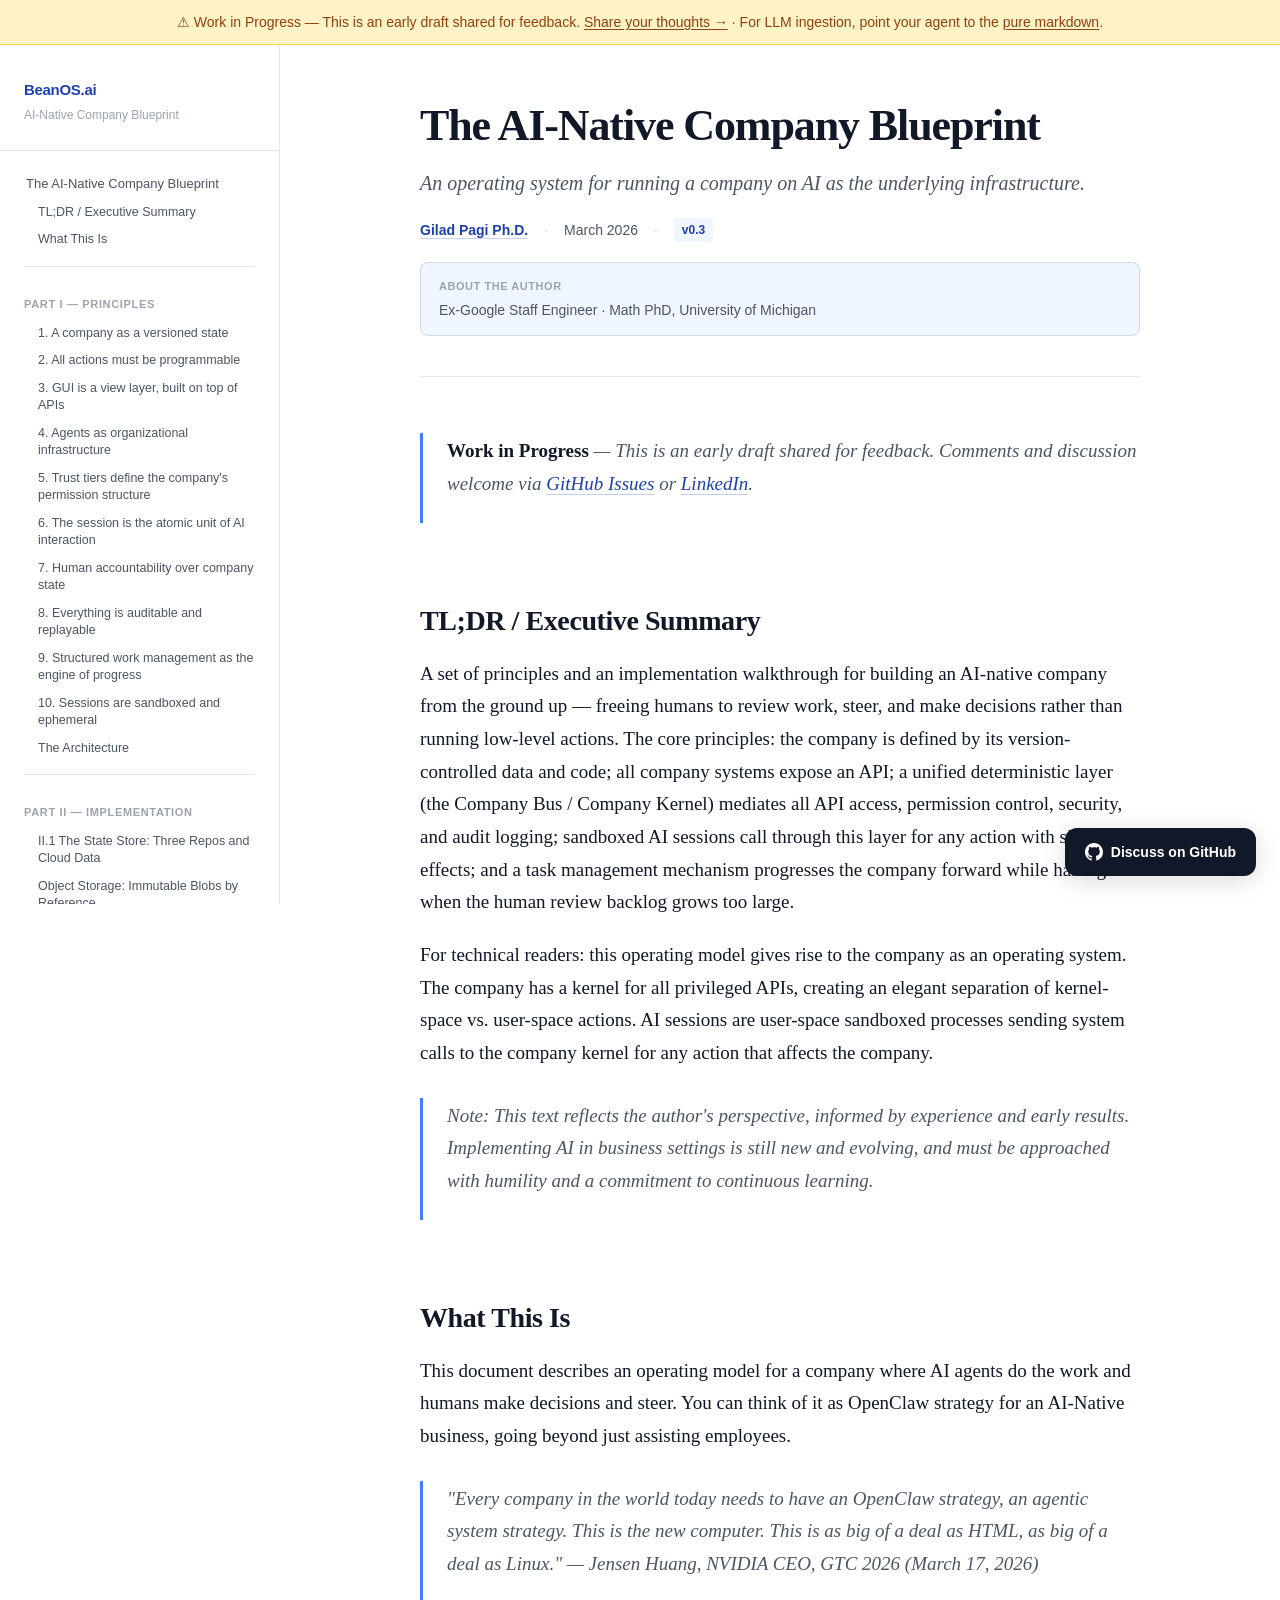
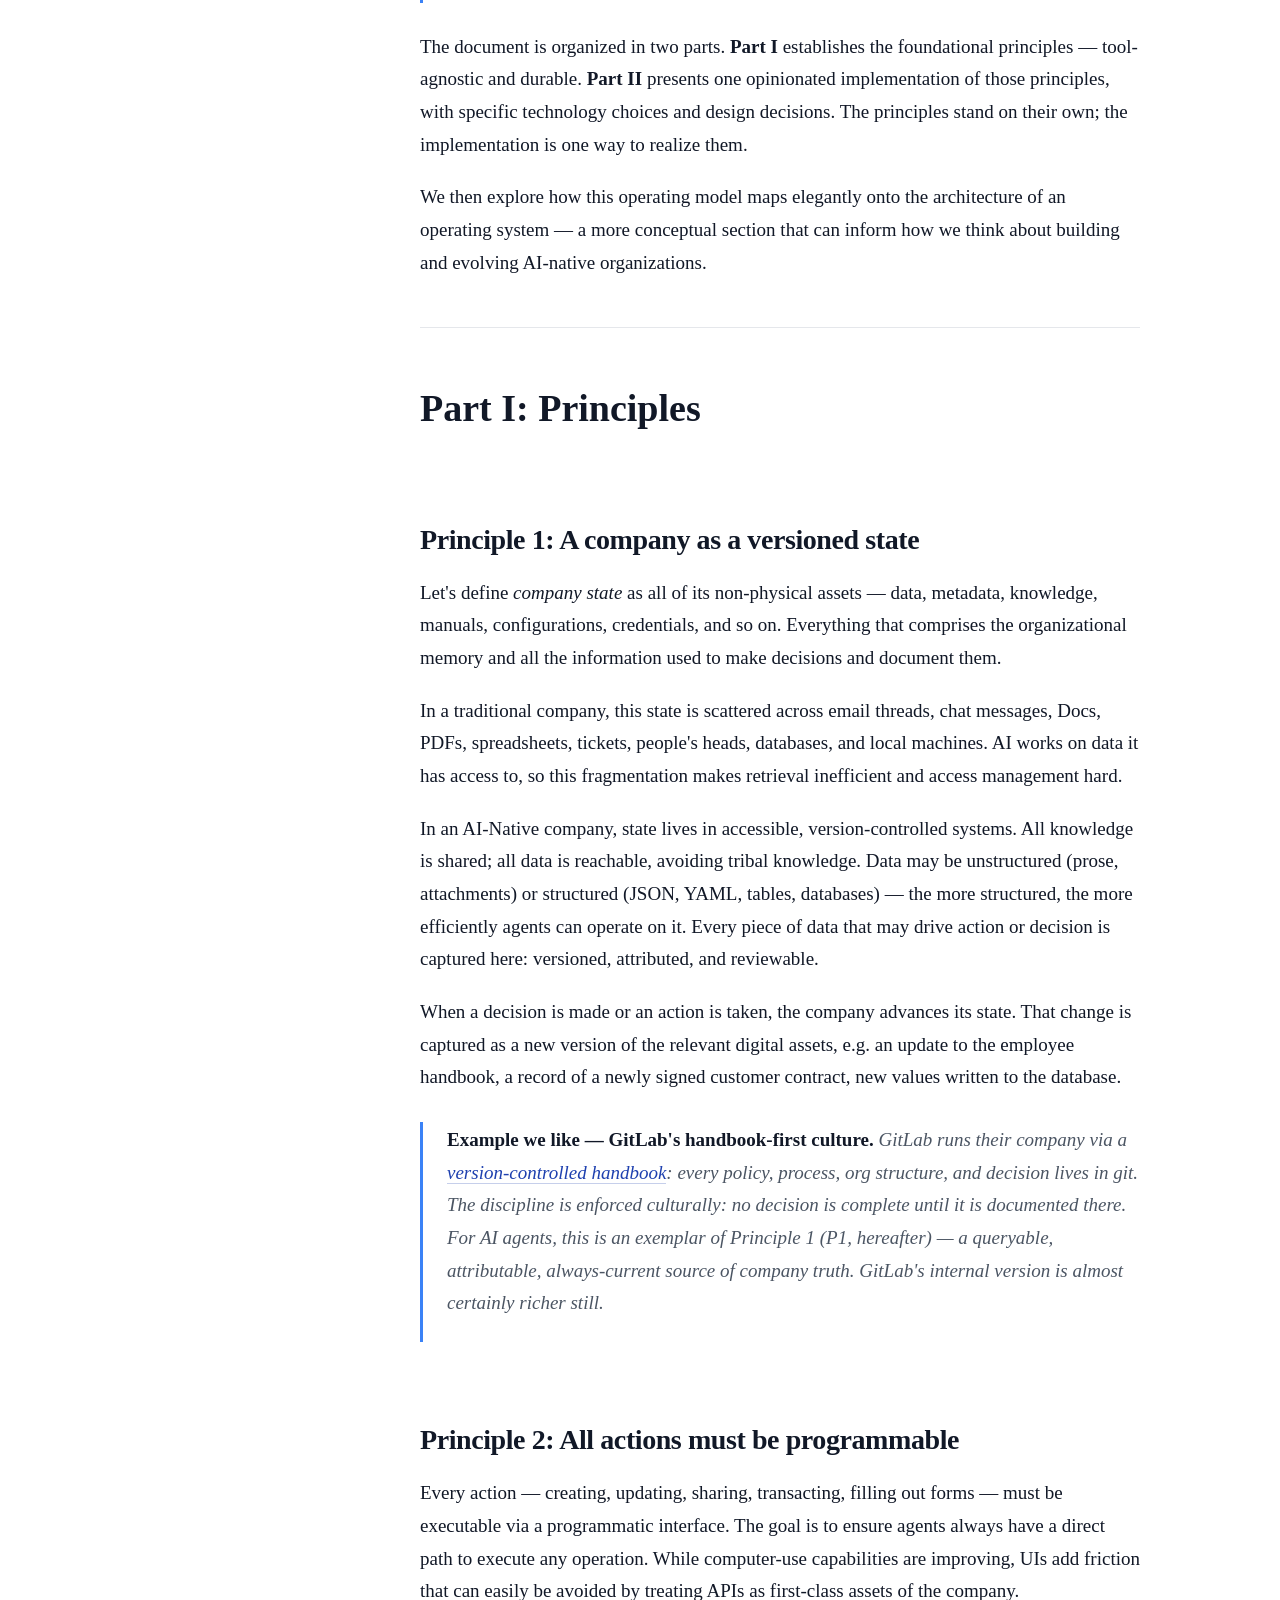
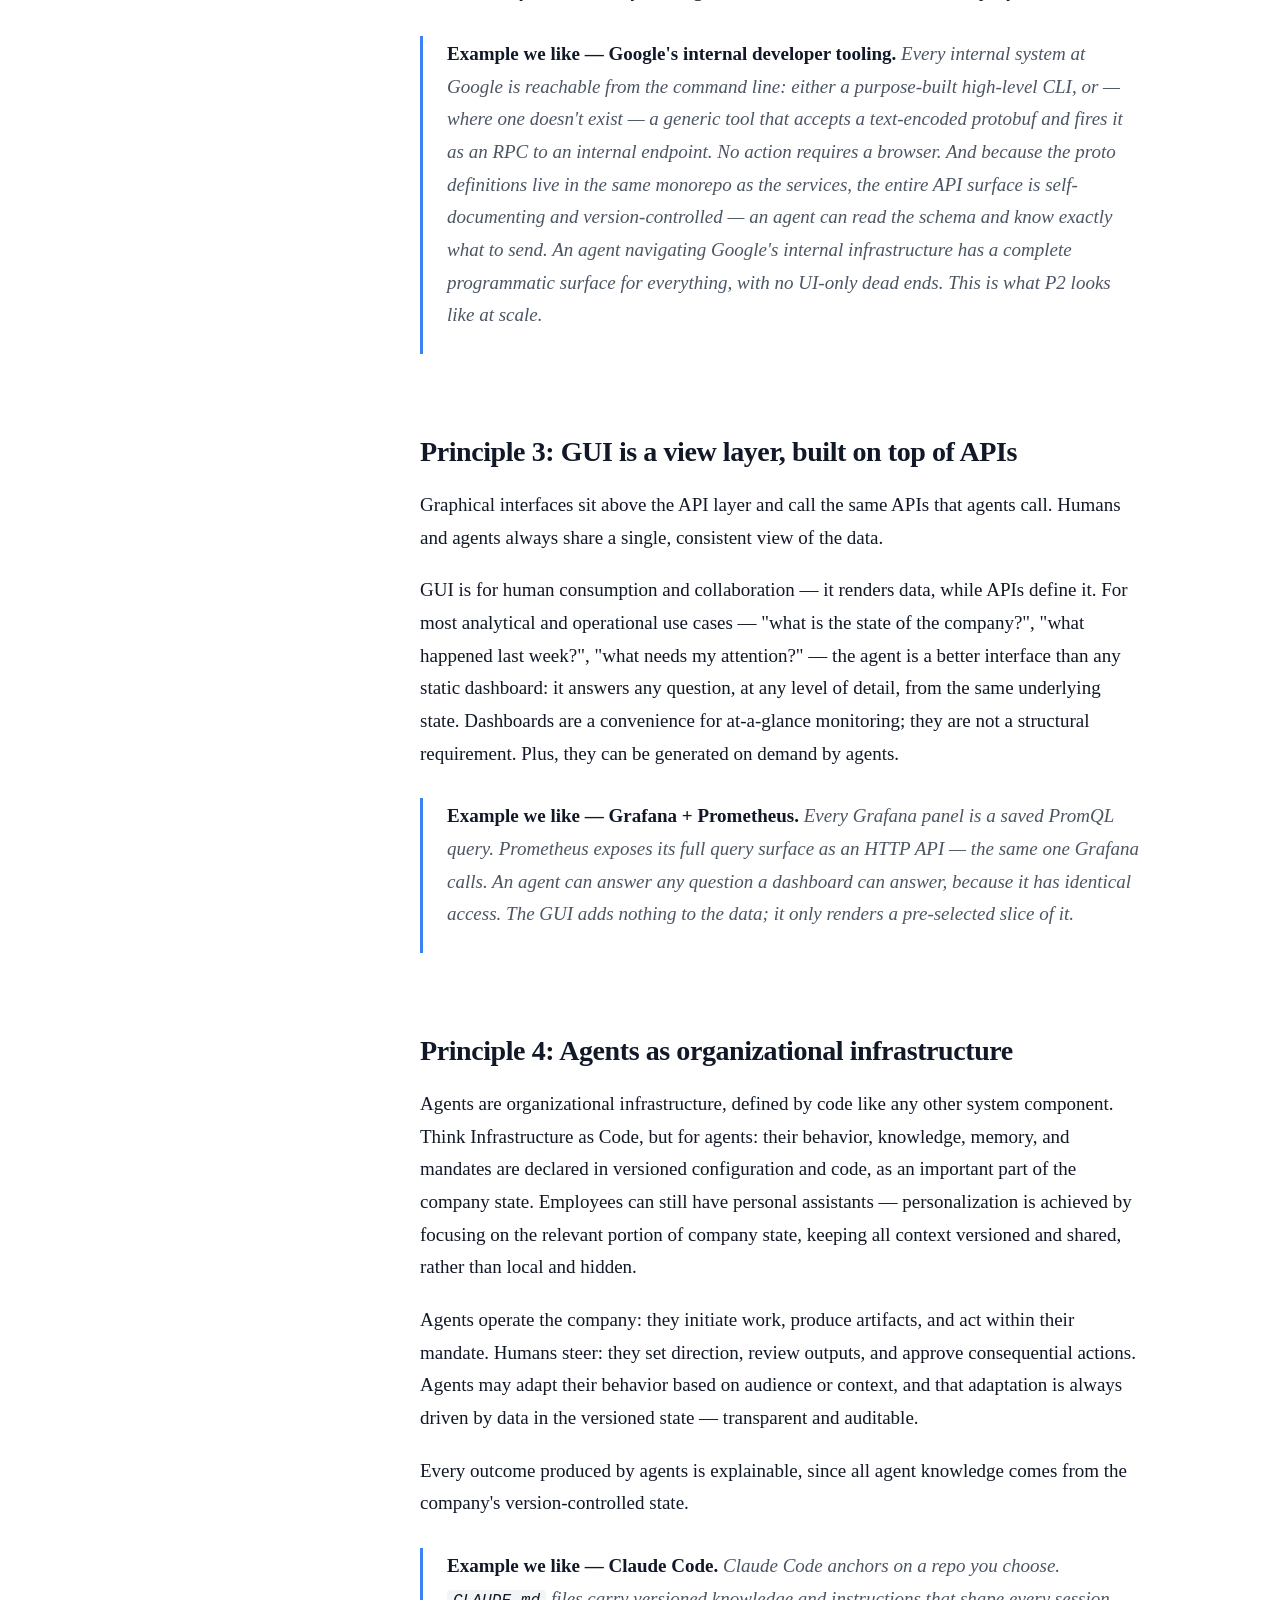
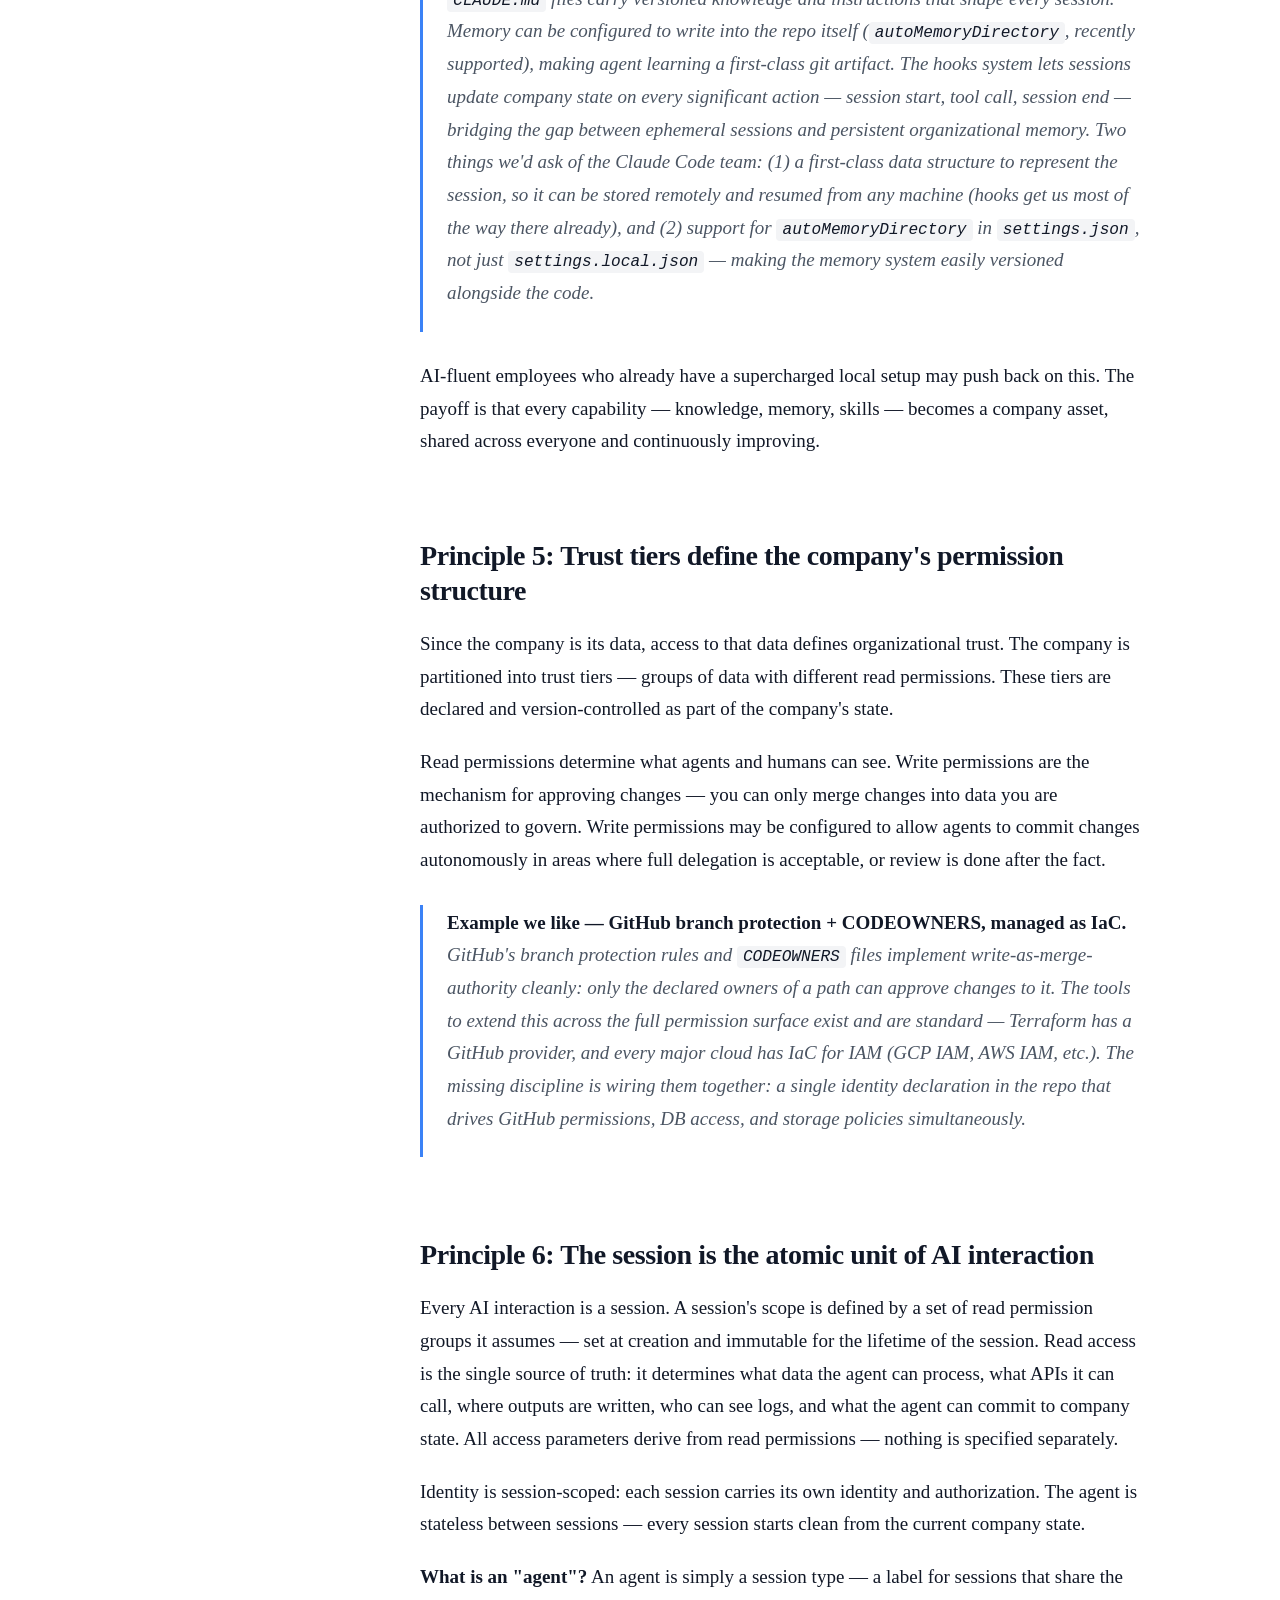
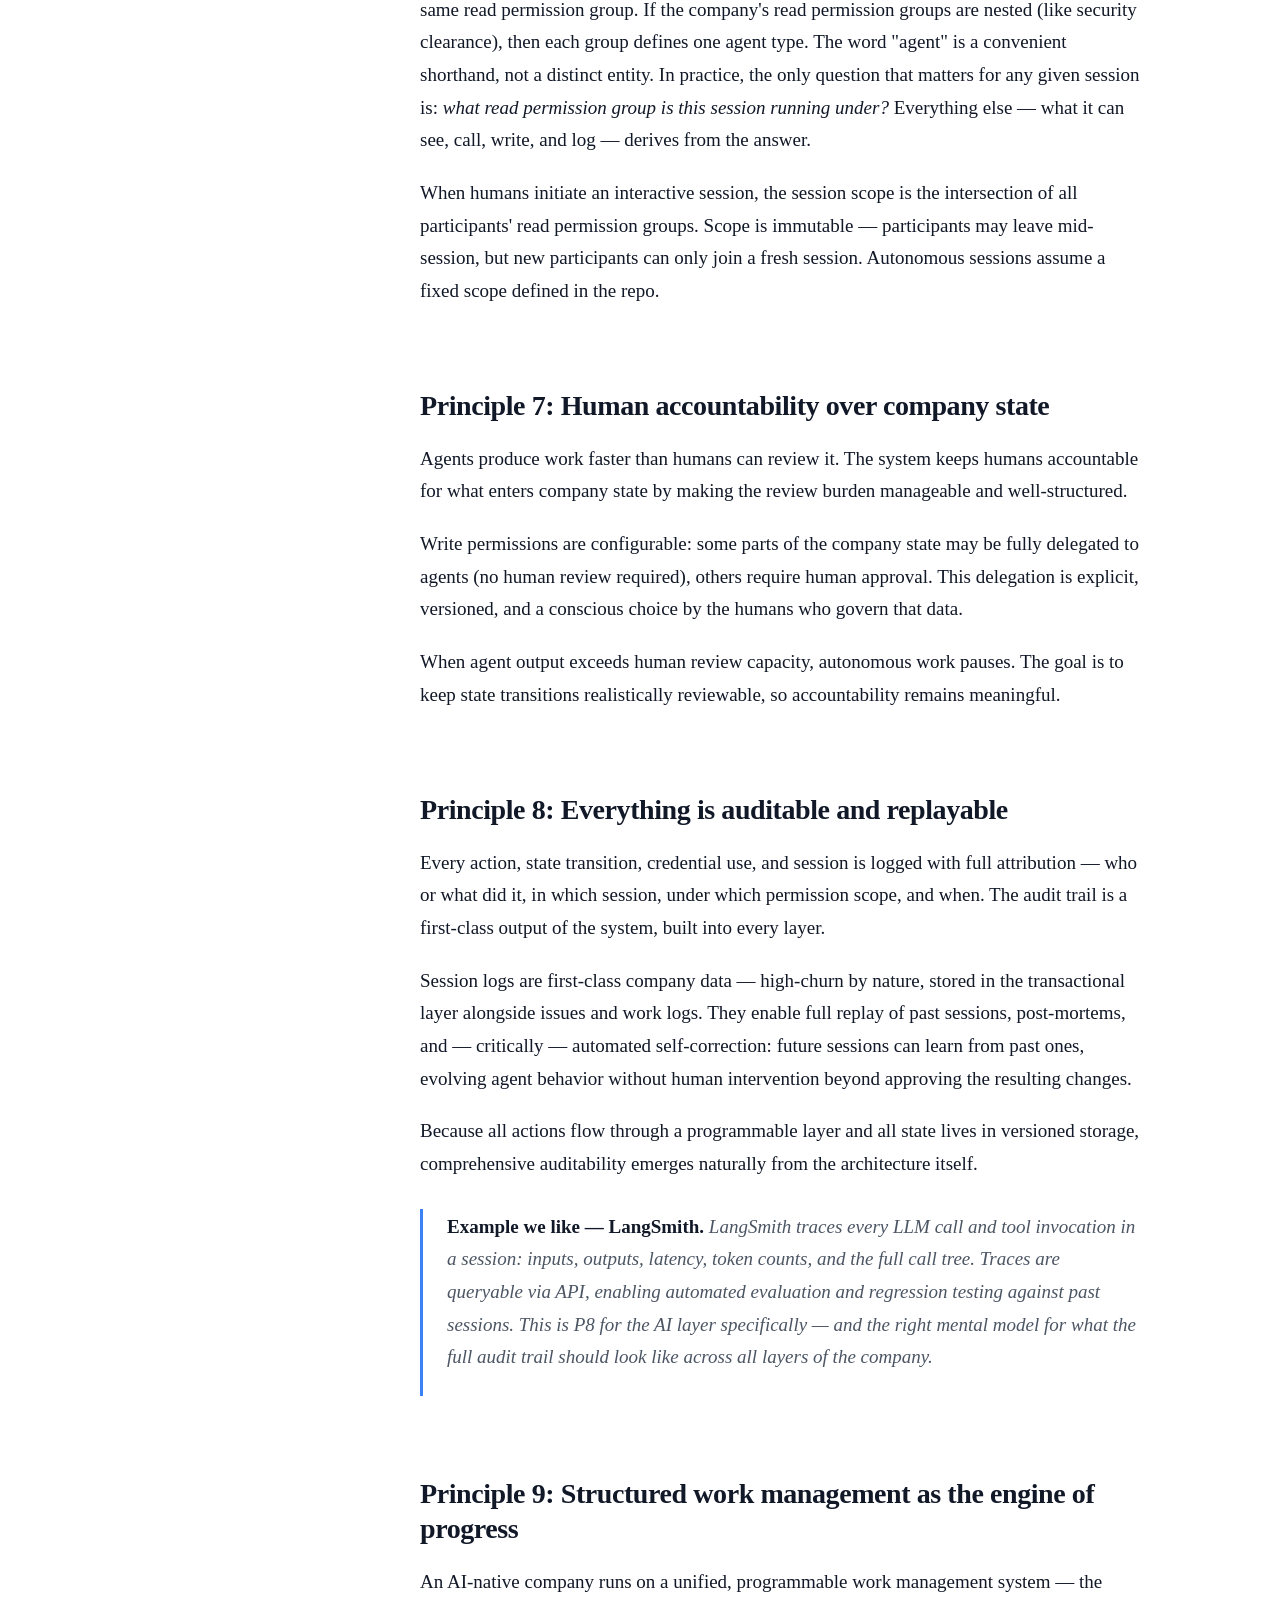
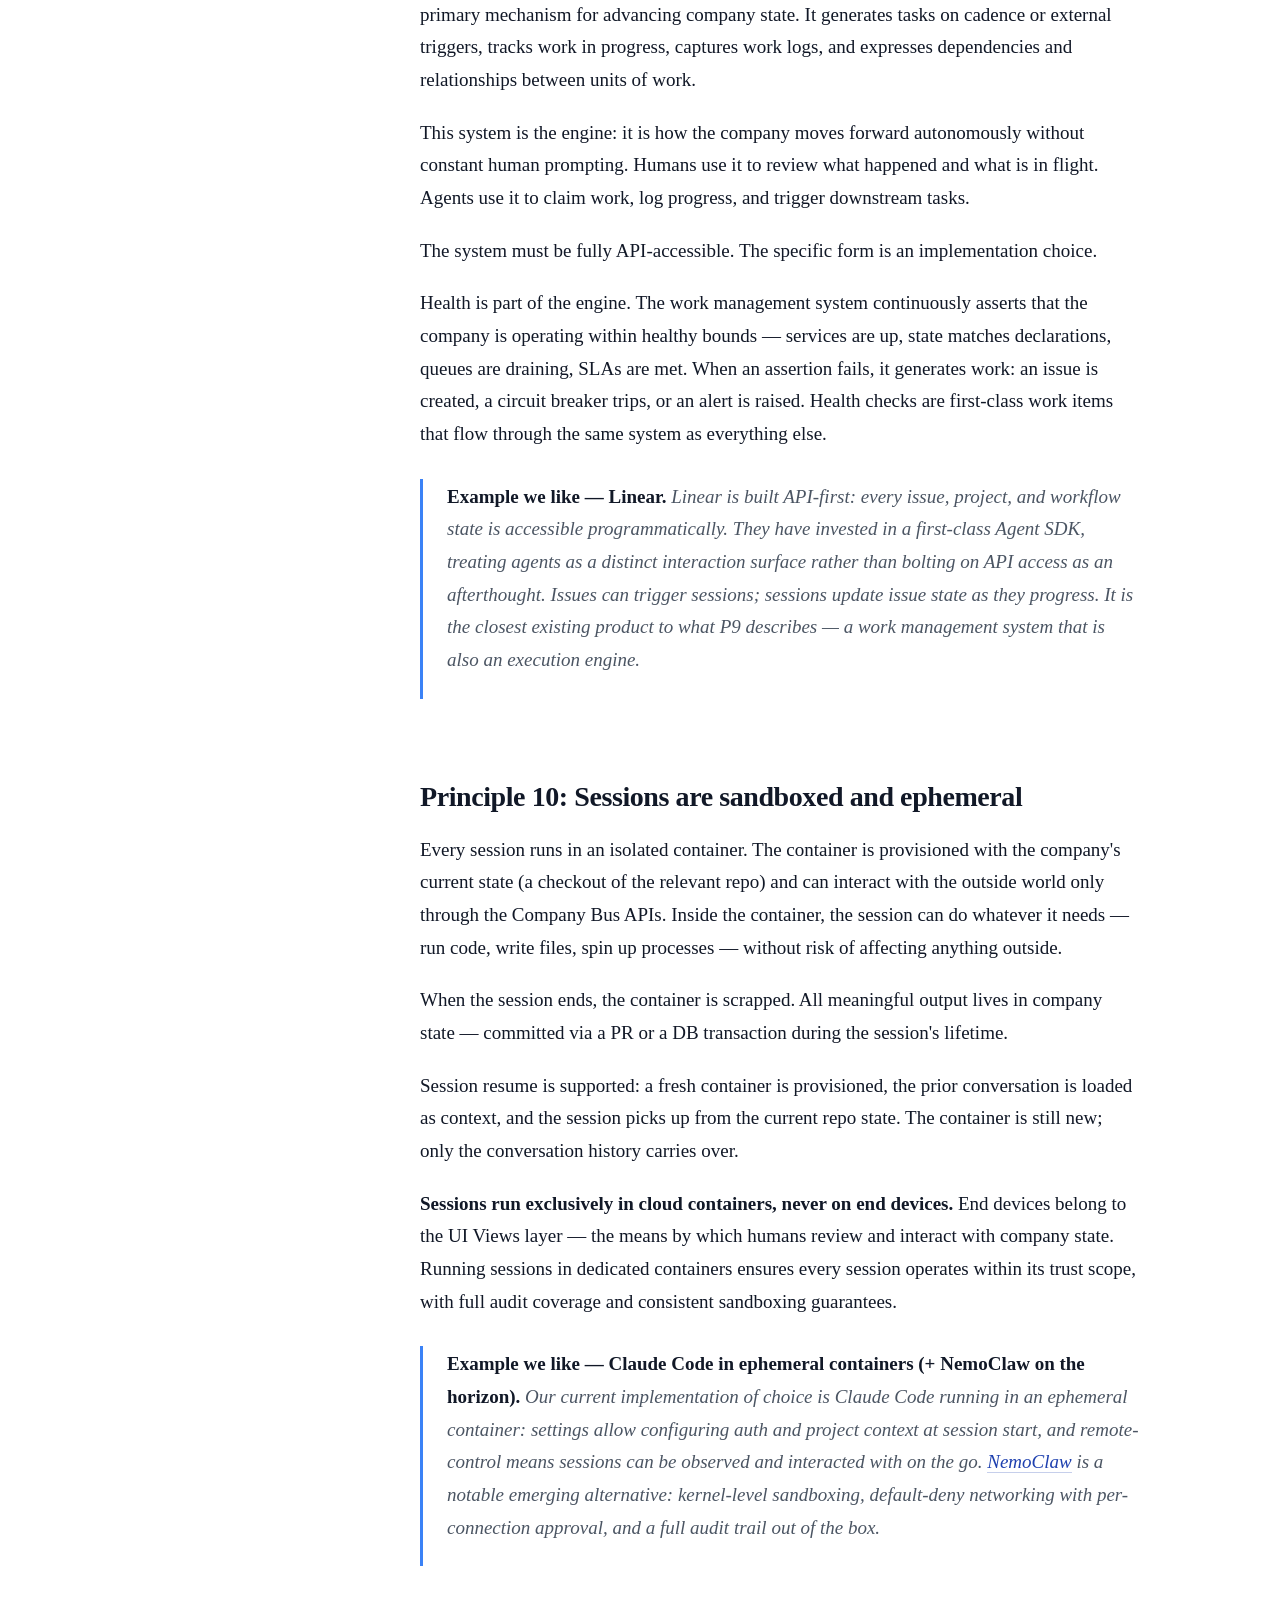
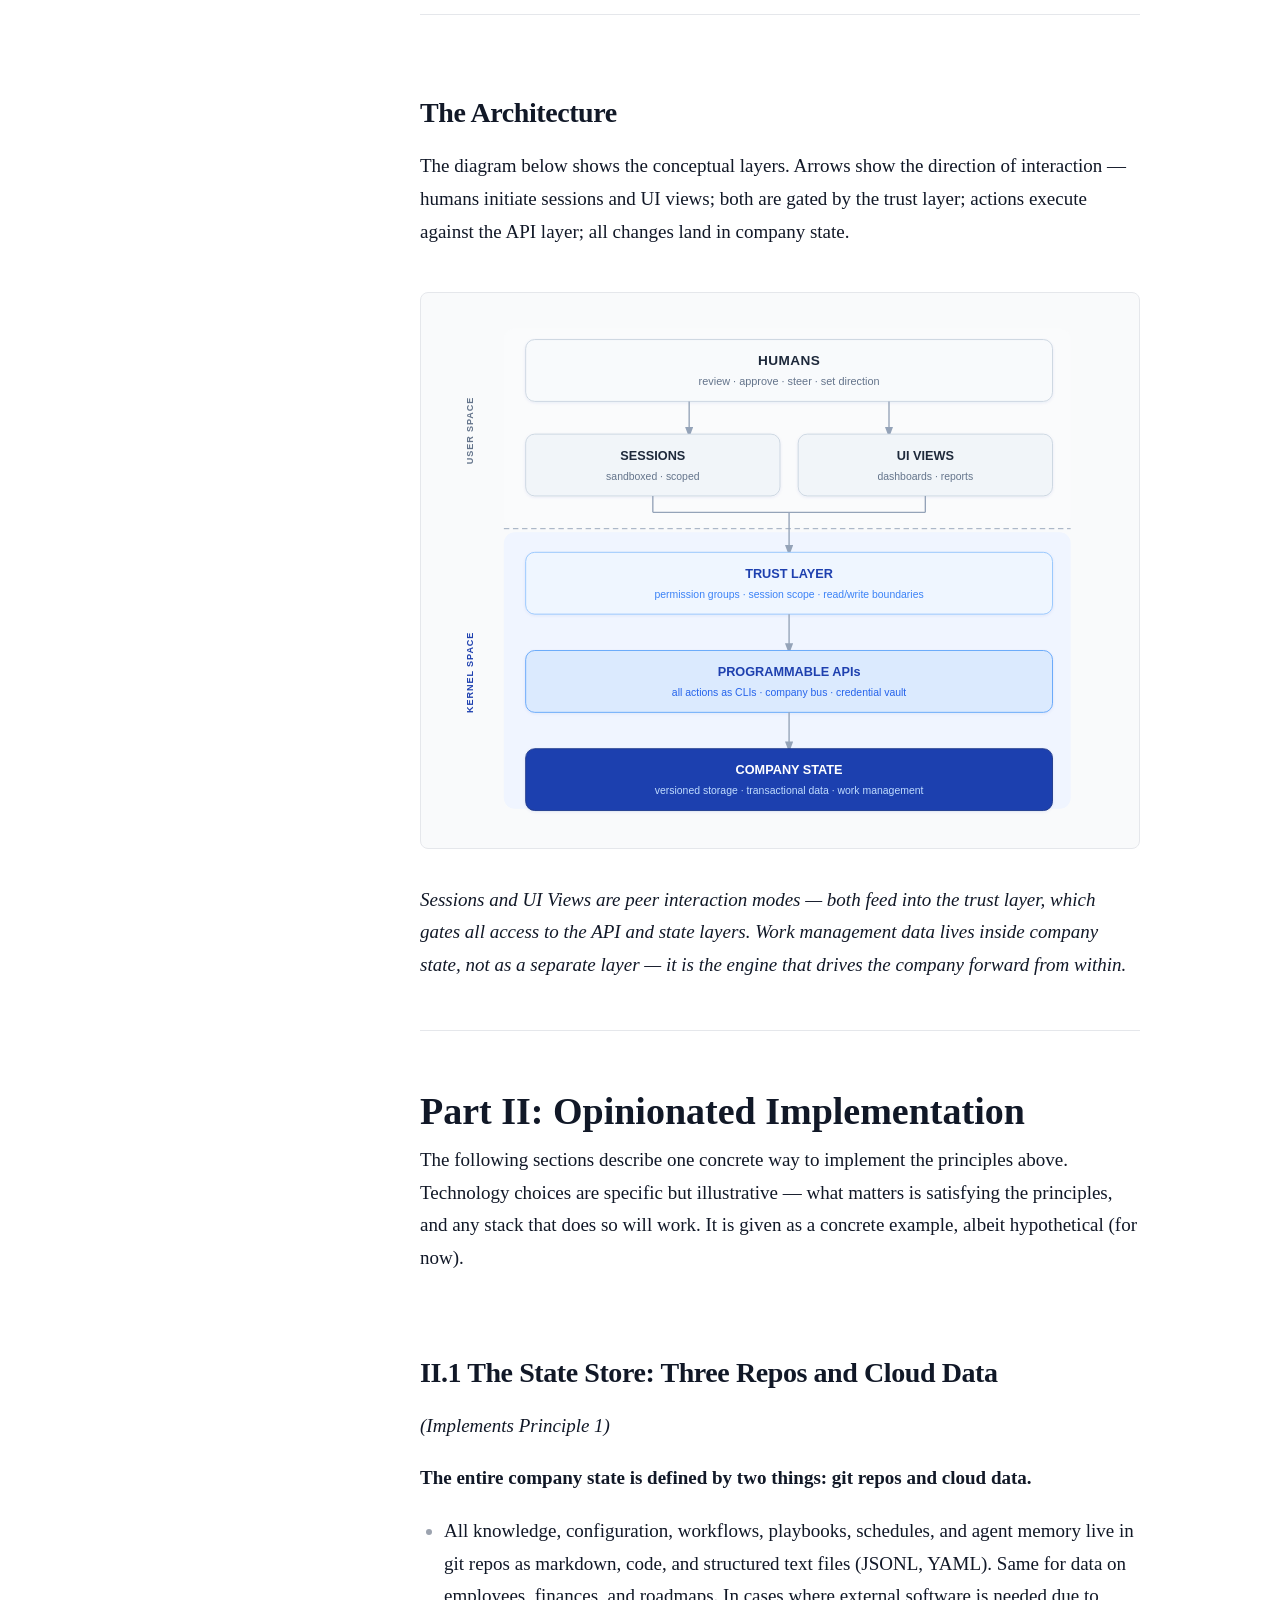
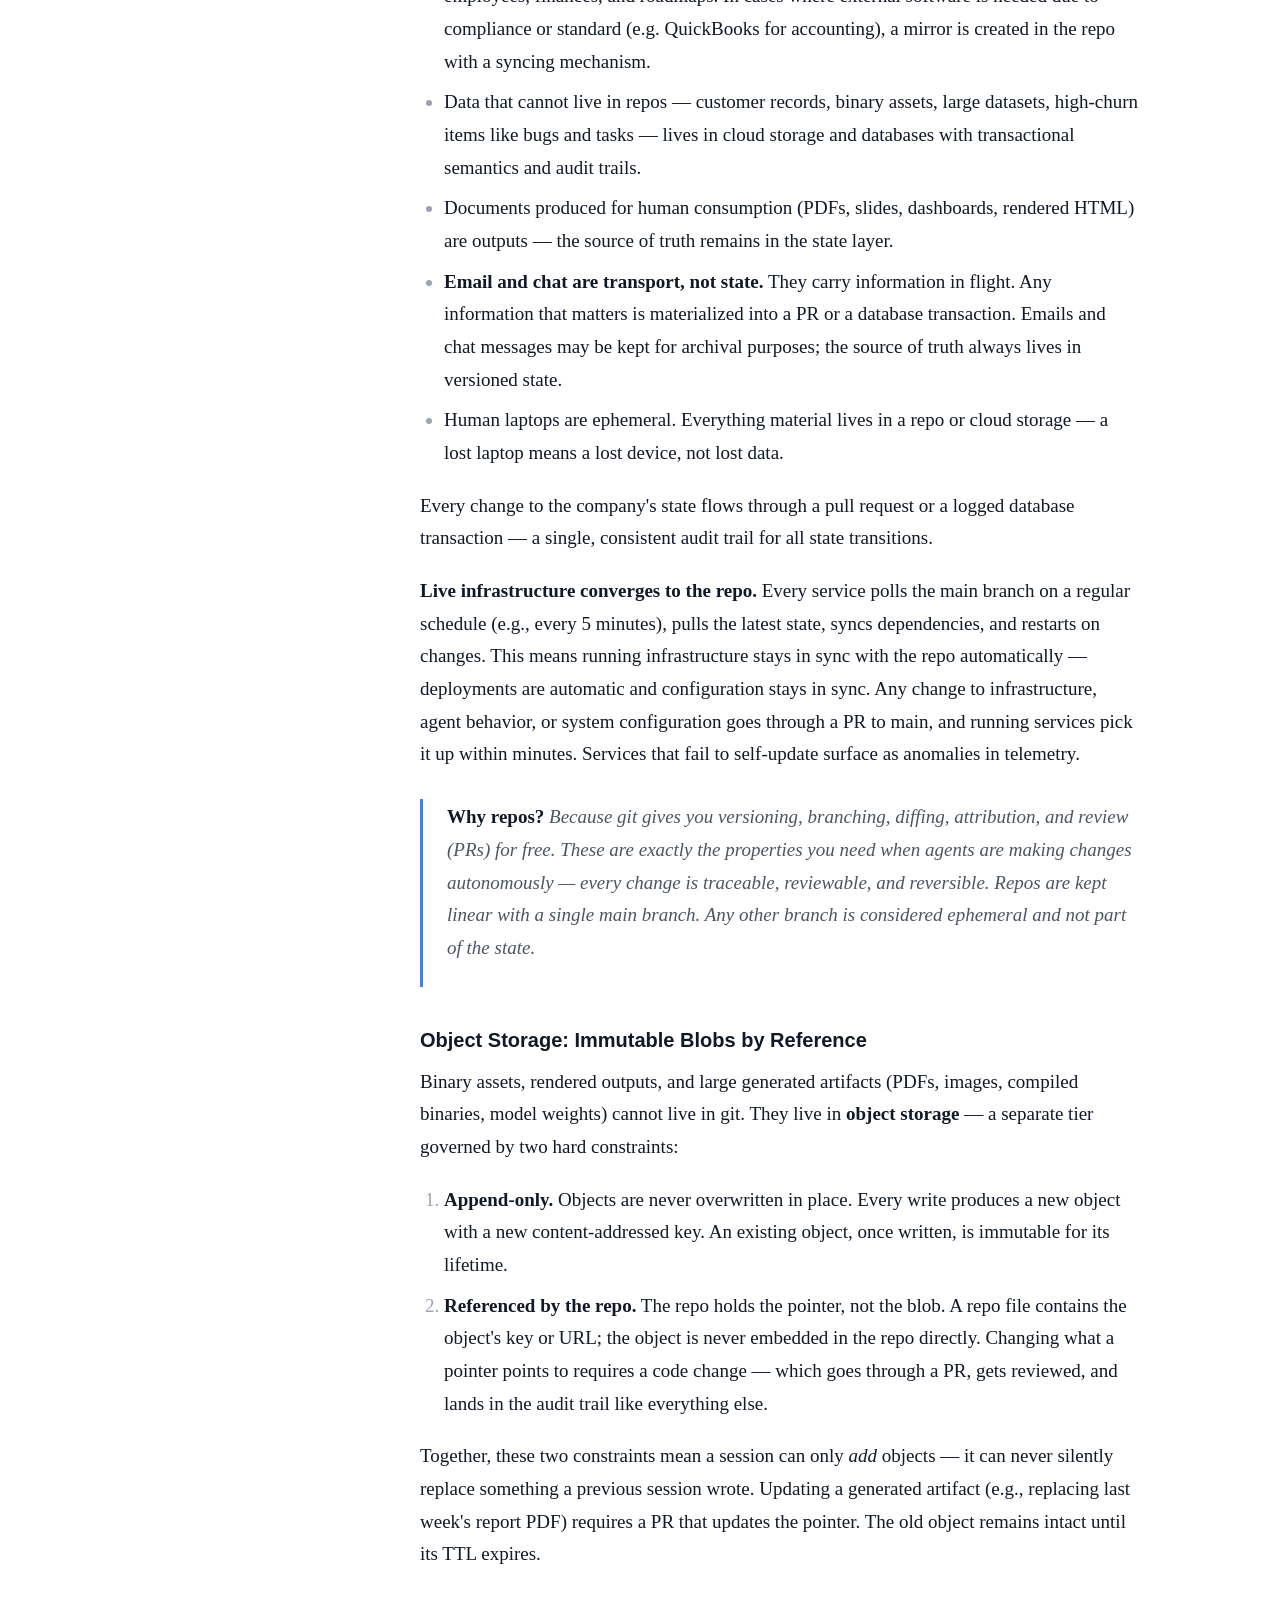
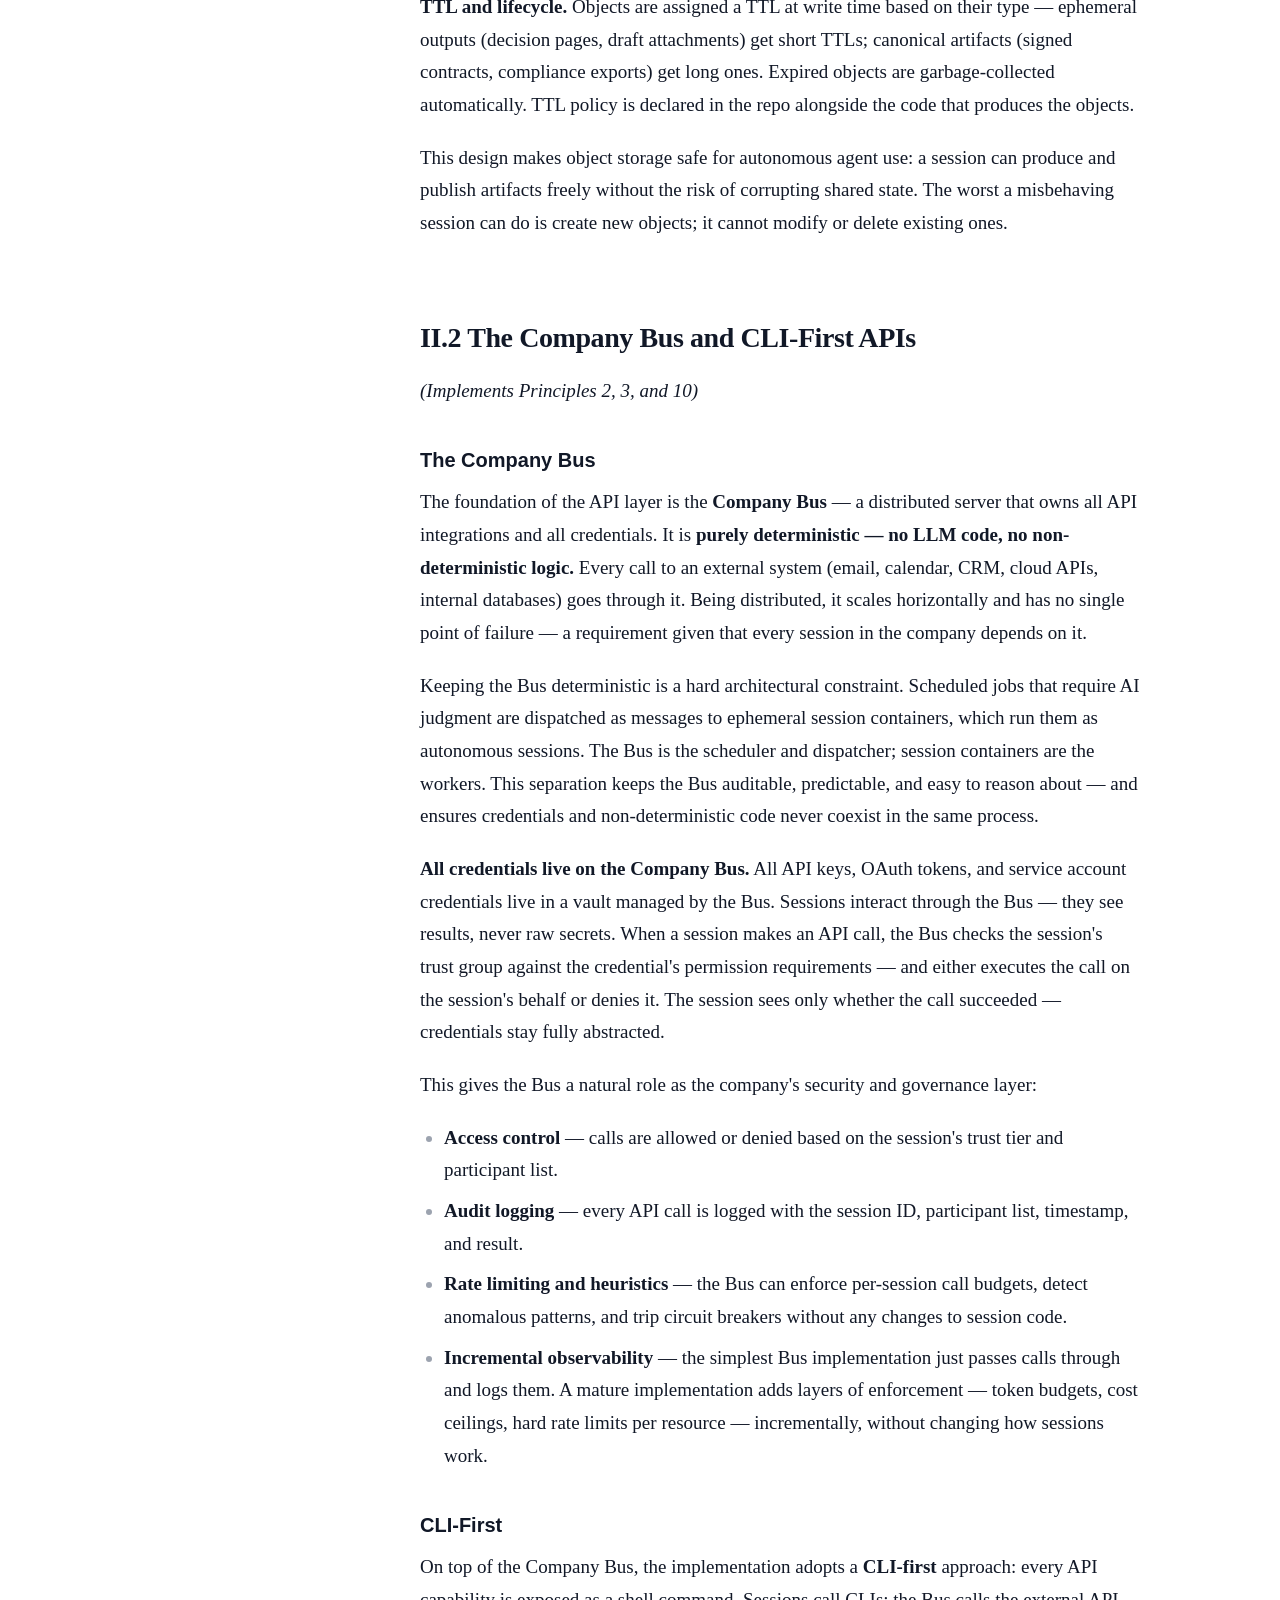
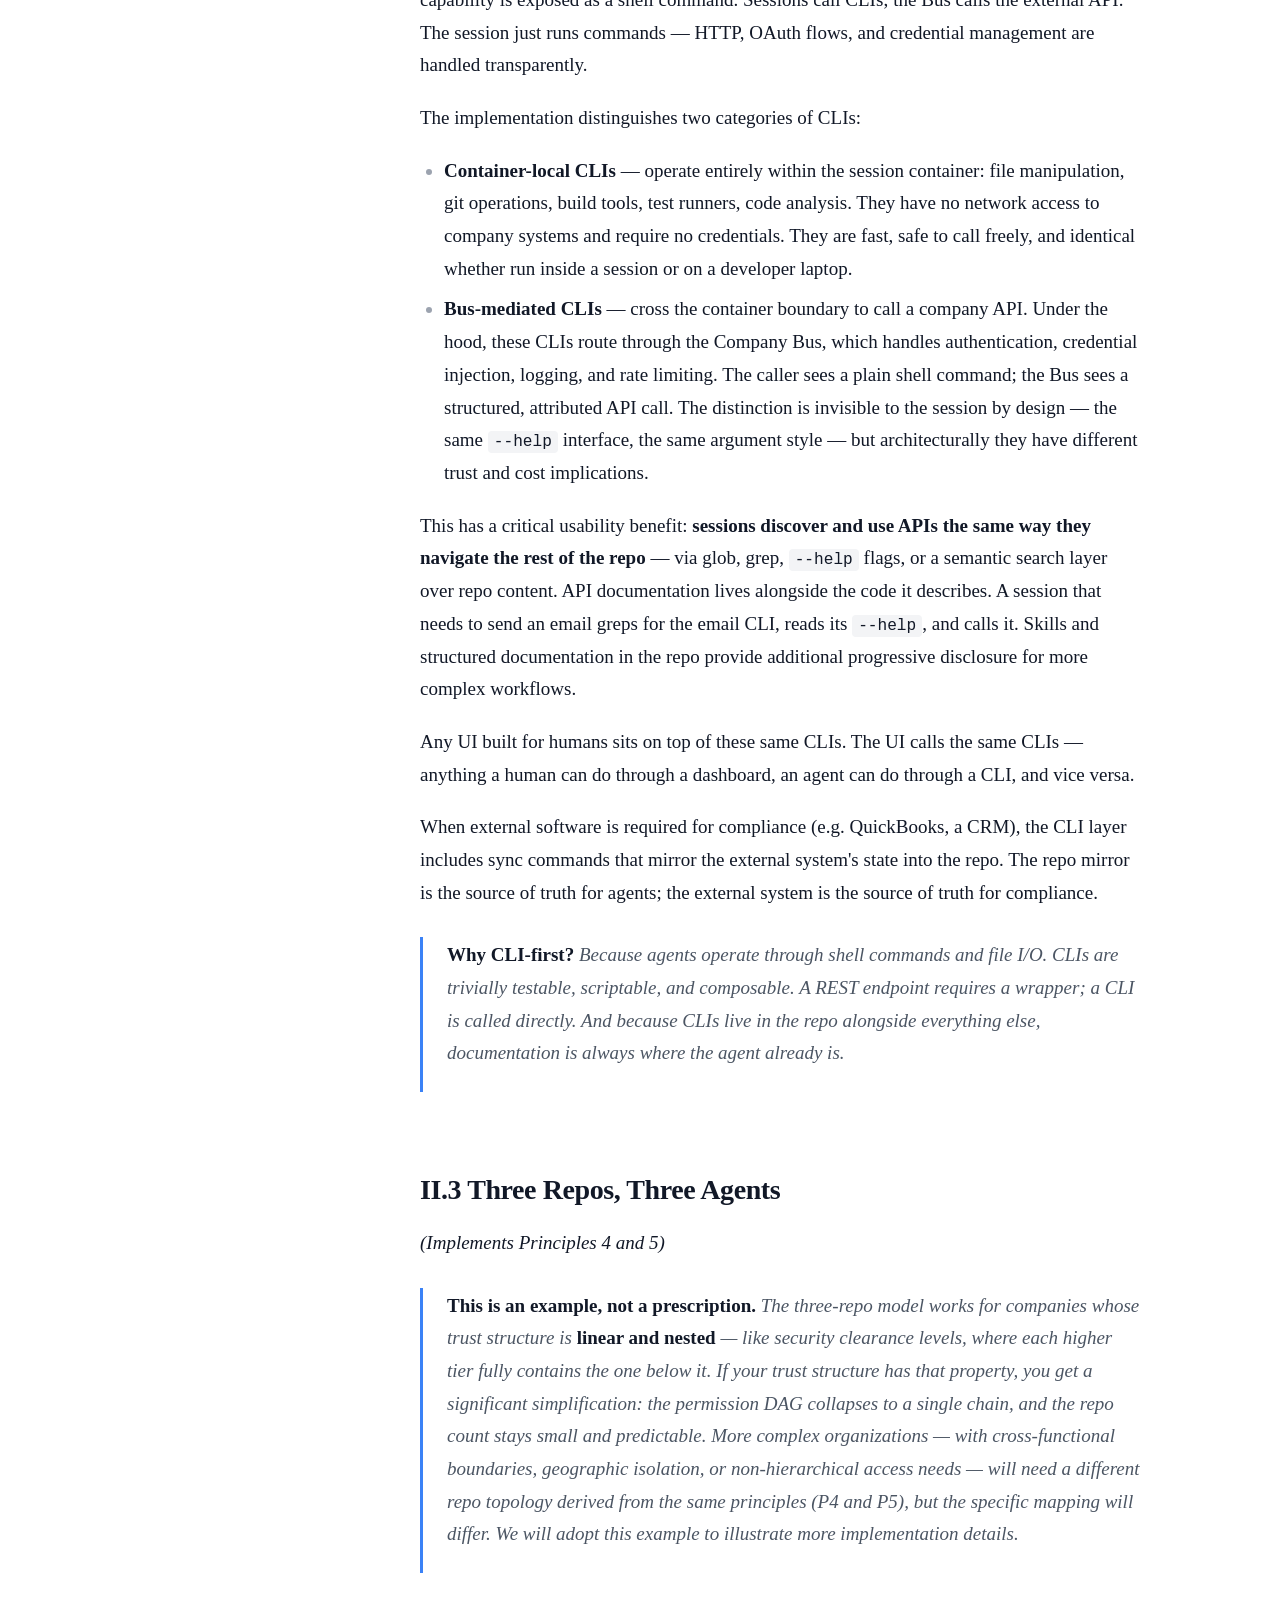
==== commit 1c3c9bed: "docs: sync blueprint v3 — positive tone rewrite Synced from personal-monorepo-v2. Rephrases negative" ====
--- a/docs/blueprint/index.html
+++ b/docs/blueprint/index.html
@@ -84,7 +84,7 @@
             <a href="#what-this-is" class="toc-link toc-sub">What This Is</a>
             <div class="toc-divider"></div>
             <div class="toc-section-label">Part I — Principles</div>
-            <a href="#principle-1-unified-versioned-state" class="toc-link toc-sub">1. Unified, versioned state</a>
+            <a href="#principle-1-a-company-as-a-versioned-state" class="toc-link toc-sub">1. A company as a versioned state</a>
             <a href="#principle-2-all-actions-must-be-programmable" class="toc-link toc-sub">2. All actions must be programmable</a>
             <a href="#principle-3-gui-is-a-view-layer-built-on-top-of-apis" class="toc-link toc-sub">3. GUI is a view layer, built on top of APIs</a>
             <a href="#principle-4-agents-as-organizational-infrastructure" class="toc-link toc-sub">4. Agents as organizational infrastructure</a>
@@ -146,10 +146,6 @@
             <a href="#enterprise-coding-agent-platforms" class="toc-link toc-sub">Enterprise Coding Agent Platforms</a>
             <a href="#gitagent" class="toc-link toc-sub">GitAgent</a>
             <a href="#future-improvements" class="toc-link toc-sub">Future Improvements</a>
-            <a href="#security-hardening" class="toc-link toc-sub">Security Hardening</a>
-            <a href="#architectural-refinements" class="toc-link toc-sub">Architectural Refinements</a>
-            <a href="#compliance-and-governance" class="toc-link toc-sub">Compliance and Governance</a>
-            <a href="#migration-and-adoption" class="toc-link toc-sub">Migration and Adoption</a>
             <a href="#license" class="toc-link toc-sub">License</a>
         </nav>
 
@@ -187,7 +183,7 @@
 <p><em>Note: This text reflects the author's perspective, informed by experience and early results. Implementing AI in business settings is still new and evolving, and must be approached with humility and a commitment to continuous learning.</em></p>
 </blockquote>
 <h2 id="what-this-is">What This Is</h2>
-<p>This document describes an operating model for a company where AI agents do the work and humans make decisions. It is not about using AI to assist employees — it is about building the company so that AI operate it, and humans steer.</p>
+<p>This document describes an operating model for a company where AI agents do the work and humans make decisions and steer. You can think of it as OpenClaw strategy for an AI-Native business, going beyond just assisting employees.</p>
 <blockquote>
 <p><em>"Every company in the world today needs to have an OpenClaw strategy, an agentic system strategy. This is the new computer. This is as big of a deal as HTML, as big of a deal as Linux."</em>
 — Jensen Huang, NVIDIA CEO, GTC 2026 (March 17, 2026)</p>
@@ -196,30 +192,33 @@
 <p>We then explore how this operating model maps elegantly onto the architecture of an operating system — a more conceptual section that can inform how we think about building and evolving AI-native organizations.</p>
 <hr>
 <h1 id="part-i-principles">Part I: Principles</h1>
-<h2 id="principle-1-unified-versioned-state">Principle 1: Unified, versioned state</h2>
-<p>A traditional company's state is scattered across email threads, chat messages, Docs, PDFs, spreadsheets, tickets, people's heads, databases, and local machines. AI can only work on data it has access to. The variety of sources makes retrieval inefficient and access management hard.</p>
-<p>The company's state must live in a single, accessible, version-controlled system. No tribal knowledge, no scattered silos. Data may be unstructured (prose, attachments) or structured (YAML, tables) — the more structured, the more efficiently agents can operate on it. Every piece of data that may drive action or decision must be captured here: versioned, attributed, and reviewable.</p>
+<h2 id="principle-1-a-company-as-a-versioned-state">Principle 1: A company as a versioned state</h2>
+<p>Let's define <em>company state</em> as all of its non-physical assets — data, metadata, knowledge, manuals, configurations, credentials, and so on. Everything that comprises the organizational memory and all the information used to make decisions and document them.</p>
+<p>In a traditional company, this state is scattered across email threads, chat messages, Docs, PDFs, spreadsheets, tickets, people's heads, databases, and local machines. AI works on data it has access to, so this fragmentation makes retrieval inefficient and access management hard.</p>
+<p>In an AI-Native company, state lives in accessible, version-controlled systems. All knowledge is shared; all data is reachable, avoiding tribal knowledge. Data may be unstructured (prose, attachments) or structured (JSON, YAML, tables, databases) — the more structured, the more efficiently agents can operate on it. Every piece of data that may drive action or decision is captured here: versioned, attributed, and reviewable.</p>
+<p>When a decision is made or an action is taken, the company advances its state. That change is captured as a new version of the relevant digital assets, e.g. an update to the employee handbook, a record of a newly signed customer contract, new values written to the database.</p>
 <blockquote>
 <p><strong>Example we like — GitLab's handbook-first culture.</strong> GitLab runs their company via a <a href="https://about.gitlab.com/handbook/">version-controlled handbook</a>: every policy, process, org structure, and decision lives in git. The discipline is enforced culturally: no decision is complete until it is documented there. For AI agents, this is an exemplar of Principle 1 (P1, hereafter) — a queryable, attributable, always-current source of company truth. GitLab's internal version is almost certainly richer still.</p>
 </blockquote>
 <h2 id="principle-2-all-actions-must-be-programmable">Principle 2: All actions must be programmable</h2>
-<p>Every action — creating, updating, sharing, transacting, filling out forms — must be executable via a programmatic interface. This is not about replacing humans; it is about ensuring agents are never blocked by a UI-only path.</p>
+<p>Every action — creating, updating, sharing, transacting, filling out forms — must be executable via a programmatic interface. The goal is to ensure agents always have a direct path to execute any operation. While computer-use capabilities are improving, UIs add friction that can easily be avoided by treating APIs as first-class assets of the company.</p>
 <blockquote>
 <p><strong>Example we like — Google's internal developer tooling.</strong> Every internal system at Google is reachable from the command line: either a purpose-built high-level CLI, or — where one doesn't exist — a generic tool that accepts a text-encoded protobuf and fires it as an RPC to an internal endpoint. No action requires a browser. And because the proto definitions live in the same monorepo as the services, the entire API surface is self-documenting and version-controlled — an agent can read the schema and know exactly what to send. An agent navigating Google's internal infrastructure has a complete programmatic surface for everything, with no UI-only dead ends. This is what P2 looks like at scale.</p>
 </blockquote>
 <h2 id="principle-3-gui-is-a-view-layer-built-on-top-of-apis">Principle 3: GUI is a view layer, built on top of APIs</h2>
-<p>Graphical interfaces sit above the API layer and never touch data directly. They call the same APIs that agents call. This means humans and agents always have a consistent view of the data — there is no "human version" of the truth that differs from what agents see.</p>
-<p>GUI is for human consumption and collaboration. It renders data; it does not define it. For most analytical and operational use cases — "what is the state of the company?", "what happened last week?", "what needs my attention?" — the agent is a better interface than any static dashboard: it answers any question, at any level of detail, from the same underlying state. Dashboards are a convenience for at-a-glance monitoring; they are not a structural requirement. Plus, they can be generated on demand by agents.</p>
+<p>Graphical interfaces sit above the API layer and call the same APIs that agents call. Humans and agents always share a single, consistent view of the data.</p>
+<p>GUI is for human consumption and collaboration — it renders data, while APIs define it. For most analytical and operational use cases — "what is the state of the company?", "what happened last week?", "what needs my attention?" — the agent is a better interface than any static dashboard: it answers any question, at any level of detail, from the same underlying state. Dashboards are a convenience for at-a-glance monitoring; they are not a structural requirement. Plus, they can be generated on demand by agents.</p>
 <blockquote>
 <p><strong>Example we like — Grafana + Prometheus.</strong> Every Grafana panel is a saved PromQL query. Prometheus exposes its full query surface as an HTTP API — the same one Grafana calls. An agent can answer any question a dashboard can answer, because it has identical access. The GUI adds nothing to the data; it only renders a pre-selected slice of it.</p>
 </blockquote>
 <h2 id="principle-4-agents-as-organizational-infrastructure">Principle 4: Agents as organizational infrastructure</h2>
-<p>Agents are not personal assistants — they are organizational infrastructure, defined by code like any other system component. Think Infrastructure as Code, but for agents: their behavior, knowledge, memory, and mandates are declared in versioned configuration and code. There is no private agent state outside the company data — no AI tribal knowledge. Personalization is achieved by focusing on the relevant portion of company state — there is no out-of-band customization.</p>
-<p>Agents operate the company: they initiate work, produce artifacts, and act within their mandate. Humans steer: they set direction, review outputs, and approve consequential actions. Agents may adapt their behavior based on audience or context, but that adaptation is driven by data in the repo, not hidden internal state.</p>
-<blockquote>
-<p><strong>Example we like — Claude Code.</strong> Claude Code anchors on a repo you choose. <code>CLAUDE.md</code> files carry versioned knowledge and instructions that shape every session. Memory can be configured to write into the repo itself (<code>autoMemoryDirectory</code>, recently supported), making agent learning a first-class git artifact. The hooks system lets sessions update company state on every significant action — session start, tool call, session end — bridging the gap between ephemeral sessions and persistent organizational memory. Two things we'd ask of the Claude Code team: (1) a first-class data structure to represent the session, so it can be stored remotely and resumed from any machine (hooks get us most of the way there already), and (2) support for <code>autoMemoryDirectory</code> in <code>settings.json</code>, not just <code>settings.local.json</code>.</p>
-</blockquote>
-<p>This principle may not be popular with AI-fluent employees who already have a supercharged setup — albeit a local one. But an AI-native company cannot accept outcomes generated from hidden knowledge, memory, or skills. These capabilities must be company assets, shared across everyone.</p>
+<p>Agents are organizational infrastructure, defined by code like any other system component. Think Infrastructure as Code, but for agents: their behavior, knowledge, memory, and mandates are declared in versioned configuration and code, as an important part of the company state. Employees can still have personal assistants — personalization is achieved by focusing on the relevant portion of company state, keeping all context versioned and shared, rather than local and hidden.</p>
+<p>Agents operate the company: they initiate work, produce artifacts, and act within their mandate. Humans steer: they set direction, review outputs, and approve consequential actions. Agents may adapt their behavior based on audience or context, and that adaptation is always driven by data in the versioned state — transparent and auditable.</p>
+<p>Every outcome produced by agents is explainable, since all agent knowledge comes from the company's version-controlled state.</p>
+<blockquote>
+<p><strong>Example we like — Claude Code.</strong> Claude Code anchors on a repo you choose. <code>CLAUDE.md</code> files carry versioned knowledge and instructions that shape every session. Memory can be configured to write into the repo itself (<code>autoMemoryDirectory</code>, recently supported), making agent learning a first-class git artifact. The hooks system lets sessions update company state on every significant action — session start, tool call, session end — bridging the gap between ephemeral sessions and persistent organizational memory. Two things we'd ask of the Claude Code team: (1) a first-class data structure to represent the session, so it can be stored remotely and resumed from any machine (hooks get us most of the way there already), and (2) support for <code>autoMemoryDirectory</code> in <code>settings.json</code>, not just <code>settings.local.json</code> — making the memory system easily versioned alongside the code.</p>
+</blockquote>
+<p>AI-fluent employees who already have a supercharged local setup may push back on this. The payoff is that every capability — knowledge, memory, skills — becomes a company asset, shared across everyone and continuously improving.</p>
 <h2 id="principle-5-trust-tiers-define-the-companys-permission-structure">Principle 5: Trust tiers define the company's permission structure</h2>
 <p>Since the company is its data, access to that data defines organizational trust. The company is partitioned into trust tiers — groups of data with different read permissions. These tiers are declared and version-controlled as part of the company's state.</p>
 <p>Read permissions determine what agents and humans can see. Write permissions are the mechanism for approving changes — you can only merge changes into data you are authorized to govern. Write permissions may be configured to allow agents to commit changes autonomously in areas where full delegation is acceptable, or review is done after the fact.</p>
@@ -228,33 +227,33 @@
 </blockquote>
 <h2 id="principle-6-the-session-is-the-atomic-unit-of-ai-interaction">Principle 6: The session is the atomic unit of AI interaction</h2>
 <p>Every AI interaction is a session. A session's scope is defined by a set of read permission groups it assumes — set at creation and immutable for the lifetime of the session. Read access is the single source of truth: it determines what data the agent can process, what APIs it can call, where outputs are written, who can see logs, and what the agent can commit to company state. All access parameters derive from read permissions — nothing is specified separately.</p>
-<p>There are no persistent agent identities — only session identities. The agent is stateless between sessions; all identity and authorization lives in the session.</p>
+<p>Identity is session-scoped: each session carries its own identity and authorization. The agent is stateless between sessions — every session starts clean from the current company state.</p>
 <p><strong>What is an "agent"?</strong> An agent is simply a session type — a label for sessions that share the same read permission group. If the company's read permission groups are nested (like security clearance), then each group defines one agent type. The word "agent" is a convenient shorthand, not a distinct entity. In practice, the only question that matters for any given session is: <em>what read permission group is this session running under?</em> Everything else — what it can see, call, write, and log — derives from the answer.</p>
-<p>When humans initiate an interactive session, the session scope is the intersection of all participants' read permission groups. Scope is immutable — participants cannot be added mid-session, only removed. Autonomous sessions assume a fixed scope defined in the repo.</p>
+<p>When humans initiate an interactive session, the session scope is the intersection of all participants' read permission groups. Scope is immutable — participants may leave mid-session, but new participants can only join a fresh session. Autonomous sessions assume a fixed scope defined in the repo.</p>
 <h2 id="principle-7-human-accountability-over-company-state">Principle 7: Human accountability over company state</h2>
-<p>Agents produce work faster than humans can review it. The system is designed so humans remain accountable for what enters company state — not by forcing review of everything, but by making the review burden manageable.</p>
+<p>Agents produce work faster than humans can review it. The system keeps humans accountable for what enters company state by making the review burden manageable and well-structured.</p>
 <p>Write permissions are configurable: some parts of the company state may be fully delegated to agents (no human review required), others require human approval. This delegation is explicit, versioned, and a conscious choice by the humans who govern that data.</p>
-<p>When agent output exceeds human review capacity, autonomous work pauses. The goal is not to minimize human review — it is to keep state transitions realistically reviewable, so accountability remains meaningful rather than nominal.</p>
+<p>When agent output exceeds human review capacity, autonomous work pauses. The goal is to keep state transitions realistically reviewable, so accountability remains meaningful.</p>
 <h2 id="principle-8-everything-is-auditable-and-replayable">Principle 8: Everything is auditable and replayable</h2>
-<p>Every action, state transition, credential use, and session is logged with full attribution — who or what did it, in which session, under which permission scope, and when. The audit trail is a first-class output of the system, not an afterthought.</p>
+<p>Every action, state transition, credential use, and session is logged with full attribution — who or what did it, in which session, under which permission scope, and when. The audit trail is a first-class output of the system, built into every layer.</p>
 <p>Session logs are first-class company data — high-churn by nature, stored in the transactional layer alongside issues and work logs. They enable full replay of past sessions, post-mortems, and — critically — automated self-correction: future sessions can learn from past ones, evolving agent behavior without human intervention beyond approving the resulting changes.</p>
-<p>Because all actions flow through a programmable layer and all state lives in versioned storage, comprehensive auditability is a natural consequence of the architecture, not extra instrumentation.</p>
+<p>Because all actions flow through a programmable layer and all state lives in versioned storage, comprehensive auditability emerges naturally from the architecture itself.</p>
 <blockquote>
 <p><strong>Example we like — LangSmith.</strong> LangSmith traces every LLM call and tool invocation in a session: inputs, outputs, latency, token counts, and the full call tree. Traces are queryable via API, enabling automated evaluation and regression testing against past sessions. This is P8 for the AI layer specifically — and the right mental model for what the full audit trail should look like across all layers of the company.</p>
 </blockquote>
 <h2 id="principle-9-structured-work-management-as-the-engine-of-progress">Principle 9: Structured work management as the engine of progress</h2>
-<p>An AI-native company needs a unified, programmable work management system — not just for coordination, but as the primary mechanism for advancing company state. It generates tasks on cadence or external triggers, tracks work in progress, captures work logs, and expresses dependencies and relationships between units of work.</p>
+<p>An AI-native company runs on a unified, programmable work management system — the primary mechanism for advancing company state. It generates tasks on cadence or external triggers, tracks work in progress, captures work logs, and expresses dependencies and relationships between units of work.</p>
 <p>This system is the engine: it is how the company moves forward autonomously without constant human prompting. Humans use it to review what happened and what is in flight. Agents use it to claim work, log progress, and trigger downstream tasks.</p>
 <p>The system must be fully API-accessible. The specific form is an implementation choice.</p>
-<p>Health is part of the engine. The work management system continuously asserts that the company is operating within healthy bounds — services are up, state matches declarations, queues are draining, SLAs are met. When an assertion fails, it generates work: an issue is created, a circuit breaker trips, or an alert is raised. Health checks are not a separate monitoring layer; they are first-class work items that flow through the same system as everything else.</p>
+<p>Health is part of the engine. The work management system continuously asserts that the company is operating within healthy bounds — services are up, state matches declarations, queues are draining, SLAs are met. When an assertion fails, it generates work: an issue is created, a circuit breaker trips, or an alert is raised. Health checks are first-class work items that flow through the same system as everything else.</p>
 <blockquote>
 <p><strong>Example we like — Linear.</strong> Linear is built API-first: every issue, project, and workflow state is accessible programmatically. They have invested in a first-class Agent SDK, treating agents as a distinct interaction surface rather than bolting on API access as an afterthought. Issues can trigger sessions; sessions update issue state as they progress. It is the closest existing product to what P9 describes — a work management system that is also an execution engine.</p>
 </blockquote>
 <h2 id="principle-10-sessions-are-sandboxed-and-ephemeral">Principle 10: Sessions are sandboxed and ephemeral</h2>
 <p>Every session runs in an isolated container. The container is provisioned with the company's current state (a checkout of the relevant repo) and can interact with the outside world only through the Company Bus APIs. Inside the container, the session can do whatever it needs — run code, write files, spin up processes — without risk of affecting anything outside.</p>
-<p>When the session ends, the container is scrapped. Nothing persists on it. Any output that matters must have been committed to company state (via a PR or a DB transaction) before the session concluded — otherwise it is gone.</p>
+<p>When the session ends, the container is scrapped. All meaningful output lives in company state — committed via a PR or a DB transaction during the session's lifetime.</p>
 <p>Session resume is supported: a fresh container is provisioned, the prior conversation is loaded as context, and the session picks up from the current repo state. The container is still new; only the conversation history carries over.</p>
-<p><strong>Sessions must never run on end devices.</strong> A session running on a human's laptop has access to that person's local files, credentials, browser, and network — none of which are governed by the session's trust scope. End-device sessions break the sandboxing guarantee, create audit gaps, and are a hard no. End devices belong to the UI Views layer — they are the means by which humans review and interact with company state, not the environment in which sessions run.</p>
+<p><strong>Sessions run exclusively in cloud containers, never on end devices.</strong> End devices belong to the UI Views layer — the means by which humans review and interact with company state. Running sessions in dedicated containers ensures every session operates within its trust scope, with full audit coverage and consistent sandboxing guarantees.</p>
 <blockquote>
 <p><strong>Example we like — Claude Code in ephemeral containers (+ NemoClaw on the horizon).</strong> Our current implementation of choice is Claude Code running in an ephemeral container: settings allow configuring auth and project context at session start, and remote-control means sessions can be observed and interacted with on the go. <a href="https://nemoclaw.run/">NemoClaw</a> is a notable emerging alternative: kernel-level sandboxing, default-deny networking with per-connection approval, and a full audit trail out of the box.</p>
 </blockquote>
@@ -265,19 +264,19 @@
 <p><em>Sessions and UI Views are peer interaction modes — both feed into the trust layer, which gates all access to the API and state layers. Work management data lives inside company state, not as a separate layer — it is the engine that drives the company forward from within.</em></p>
 <hr>
 <h1 id="part-ii-opinionated-implementation">Part II: Opinionated Implementation</h1>
-<p>The following sections describe one concrete way to implement the principles above. Technology choices are specific but not mandatory — what matters is satisfying the principles, not replicating these choices exactly. It is given as a concrete example, albeit hypothetical (for now).</p>
+<p>The following sections describe one concrete way to implement the principles above. Technology choices are specific but illustrative — what matters is satisfying the principles, and any stack that does so will work. It is given as a concrete example, albeit hypothetical (for now).</p>
 <h2 id="ii1-the-state-store-three-repos-and-cloud-data">II.1 The State Store: Three Repos and Cloud Data</h2>
 <p><em>(Implements Principle 1)</em></p>
 <p><strong>The entire company state is defined by two things: git repos and cloud data.</strong></p>
 <ul>
 <li>All knowledge, configuration, workflows, playbooks, schedules, and agent memory live in git repos as markdown, code, and structured text files (JSONL, YAML). Same for data on employees, finances, and roadmaps. In cases where external software is needed due to compliance or standard (e.g. QuickBooks for accounting), a mirror is created in the repo with a syncing mechanism.</li>
 <li>Data that cannot live in repos — customer records, binary assets, large datasets, high-churn items like bugs and tasks — lives in cloud storage and databases with transactional semantics and audit trails.</li>
-<li>Documents produced for human consumption (PDFs, slides, dashboards, rendered HTML) are outputs, never sources of truth, and are not considered part of the state.</li>
-<li><strong>Email and chat are not state.</strong> They are means to transfer information in flight. Any information that matters must be materialized into a PR or a database transaction. Emails and chat messages are TTL'd and may be kept for archival purposes, but they are never the source of truth for anything.</li>
-<li>Human laptops are ephemeral. Nothing material exists on a local machine that isn't in a repo or cloud storage. If a laptop is lost, nothing is lost.</li>
-</ul>
-<p>Every change to the company's state flows through a pull request or a logged database transaction. There are no back-channel changes, no "I'll update the doc later," no tribal knowledge that exists only in someone's head or buried in an email thread.</p>
-<p><strong>Live infrastructure converges to the repo.</strong> Every service polls the main branch on a regular schedule (e.g., every 5 minutes), pulls the latest state, syncs dependencies, and restarts on changes. This means running infrastructure stays in sync with the repo automatically — there is no manual deploy step and no configuration drift. Any change to infrastructure, agent behavior, or system configuration goes through a PR to main, and running services pick it up within minutes. Services that fail to self-update surface as anomalies in telemetry.</p>
+<li>Documents produced for human consumption (PDFs, slides, dashboards, rendered HTML) are outputs — the source of truth remains in the state layer.</li>
+<li><strong>Email and chat are transport, not state.</strong> They carry information in flight. Any information that matters is materialized into a PR or a database transaction. Emails and chat messages may be kept for archival purposes; the source of truth always lives in versioned state.</li>
+<li>Human laptops are ephemeral. Everything material lives in a repo or cloud storage — a lost laptop means a lost device, not lost data.</li>
+</ul>
+<p>Every change to the company's state flows through a pull request or a logged database transaction — a single, consistent audit trail for all state transitions.</p>
+<p><strong>Live infrastructure converges to the repo.</strong> Every service polls the main branch on a regular schedule (e.g., every 5 minutes), pulls the latest state, syncs dependencies, and restarts on changes. This means running infrastructure stays in sync with the repo automatically — deployments are automatic and configuration stays in sync. Any change to infrastructure, agent behavior, or system configuration goes through a PR to main, and running services pick it up within minutes. Services that fail to self-update surface as anomalies in telemetry.</p>
 <blockquote>
 <p><strong>Why repos?</strong> Because git gives you versioning, branching, diffing, attribution, and review (PRs) for free. These are exactly the properties you need when agents are making changes autonomously — every change is traceable, reviewable, and reversible. Repos are kept linear with a single main branch. Any other branch is considered ephemeral and not part of the state.</p>
 </blockquote>
@@ -293,9 +292,9 @@
 <h2 id="ii2-the-company-bus-and-cli-first-apis">II.2 The Company Bus and CLI-First APIs</h2>
 <p><em>(Implements Principles 2, 3, and 10)</em></p>
 <h3 id="the-company-bus">The Company Bus</h3>
-<p>The foundation of the API layer is the <strong>Company Bus</strong> — a distributed server that owns all API integrations and all credentials. It is a fully deterministic classical service: <strong>no LLM code, no non-deterministic logic, ever.</strong> Every call to an external system (email, calendar, CRM, cloud APIs, internal databases) goes through it. Being distributed, it scales horizontally and has no single point of failure — a requirement given that every session in the company depends on it.</p>
+<p>The foundation of the API layer is the <strong>Company Bus</strong> — a distributed server that owns all API integrations and all credentials. It is <strong>purely deterministic — no LLM code, no non-deterministic logic.</strong> Every call to an external system (email, calendar, CRM, cloud APIs, internal databases) goes through it. Being distributed, it scales horizontally and has no single point of failure — a requirement given that every session in the company depends on it.</p>
 <p>Keeping the Bus deterministic is a hard architectural constraint. Scheduled jobs that require AI judgment are dispatched as messages to ephemeral session containers, which run them as autonomous sessions. The Bus is the scheduler and dispatcher; session containers are the workers. This separation keeps the Bus auditable, predictable, and easy to reason about — and ensures credentials and non-deterministic code never coexist in the same process.</p>
-<p><strong>Credentials never leave the Company Bus.</strong> All API keys, OAuth tokens, and service account credentials live in a vault managed by the Bus. Sessions never see raw secrets. When a session makes an API call, the Bus checks the session's trust group against the credential's permission requirements — and either executes the call on the session's behalf or denies it. The session never knows the key exists; it only knows whether the call succeeded.</p>
+<p><strong>All credentials live on the Company Bus.</strong> All API keys, OAuth tokens, and service account credentials live in a vault managed by the Bus. Sessions interact through the Bus — they see results, never raw secrets. When a session makes an API call, the Bus checks the session's trust group against the credential's permission requirements — and either executes the call on the session's behalf or denies it. The session sees only whether the call succeeded — credentials stay fully abstracted.</p>
 <p>This gives the Bus a natural role as the company's security and governance layer:</p>
 <ul>
 <li><strong>Access control</strong> — calls are allowed or denied based on the session's trust tier and participant list.</li>
@@ -304,14 +303,14 @@
 <li><strong>Incremental observability</strong> — the simplest Bus implementation just passes calls through and logs them. A mature implementation adds layers of enforcement — token budgets, cost ceilings, hard rate limits per resource — incrementally, without changing how sessions work.</li>
 </ul>
 <h3 id="cli-first">CLI-First</h3>
-<p>On top of the Company Bus, the implementation adopts a <strong>CLI-first</strong> approach: every API capability is exposed as a shell command. Sessions call CLIs; the Bus calls the external API. The session never thinks about HTTP, OAuth flows, or credential management — it just runs commands.</p>
-<p>Not all CLIs are the same. The implementation distinguishes two categories:</p>
+<p>On top of the Company Bus, the implementation adopts a <strong>CLI-first</strong> approach: every API capability is exposed as a shell command. Sessions call CLIs; the Bus calls the external API. The session just runs commands — HTTP, OAuth flows, and credential management are handled transparently.</p>
+<p>The implementation distinguishes two categories of CLIs:</p>
 <ul>
 <li><strong>Container-local CLIs</strong> — operate entirely within the session container: file manipulation, git operations, build tools, test runners, code analysis. They have no network access to company systems and require no credentials. They are fast, safe to call freely, and identical whether run inside a session or on a developer laptop.</li>
 <li><strong>Bus-mediated CLIs</strong> — cross the container boundary to call a company API. Under the hood, these CLIs route through the Company Bus, which handles authentication, credential injection, logging, and rate limiting. The caller sees a plain shell command; the Bus sees a structured, attributed API call. The distinction is invisible to the session by design — the same <code>--help</code> interface, the same argument style — but architecturally they have different trust and cost implications.</li>
 </ul>
-<p>This has a critical usability benefit: <strong>sessions discover and use APIs the same way they navigate the rest of the repo</strong> — via glob, grep, <code>--help</code> flags, or a semantic search layer over repo content. There is no separate API documentation system to maintain. A session that needs to send an email greps for the email CLI, reads its <code>--help</code>, and calls it. Skills and structured documentation in the repo provide additional progressive disclosure for more complex workflows.</p>
-<p>Any UI built for humans sits on top of these same CLIs. The UI never touches data directly — anything a human can do through a dashboard, an agent can do through a CLI, and vice versa.</p>
+<p>This has a critical usability benefit: <strong>sessions discover and use APIs the same way they navigate the rest of the repo</strong> — via glob, grep, <code>--help</code> flags, or a semantic search layer over repo content. API documentation lives alongside the code it describes. A session that needs to send an email greps for the email CLI, reads its <code>--help</code>, and calls it. Skills and structured documentation in the repo provide additional progressive disclosure for more complex workflows.</p>
+<p>Any UI built for humans sits on top of these same CLIs. The UI calls the same CLIs — anything a human can do through a dashboard, an agent can do through a CLI, and vice versa.</p>
 <p>When external software is required for compliance (e.g. QuickBooks, a CRM), the CLI layer includes sync commands that mirror the external system's state into the repo. The repo mirror is the source of truth for agents; the external system is the source of truth for compliance.</p>
 <blockquote>
 <p><strong>Why CLI-first?</strong> Because agents operate through shell commands and file I/O. CLIs are trivially testable, scriptable, and composable. A REST endpoint requires a wrapper; a CLI is called directly. And because CLIs live in the repo alongside everything else, documentation is always where the agent already is.</p>
@@ -356,7 +355,7 @@
 <p>The permission DAG is trivial: <strong>Root → Ops → Leaf.</strong> Higher tiers can read lower tiers. Lower tiers cannot see higher tiers. This containment property is what keeps the model simple — there are no lateral boundaries to reason about.</p>
 <h3 id="one-trust-boundary-per-repo">One Trust Boundary Per Repo</h3>
 <p>If we equate the read trust boundary with a repo, conceptually, each repo has exactly one agent. The agent knows the entire repo — all its code, knowledge, playbooks, tasks, and every person's folder within it. This is a strict 1:1 mapping: three repos, three agents.</p>
-<p>The agent is not a personal assistant — it is an <strong>organizational entity</strong>. The leaf agent <em>is</em> the engineering and product organization. The ops agent <em>is</em> the operations, HR, and finance function. The root agent <em>is</em> company governance.</p>
+<p>The agent is an <strong>organizational entity</strong>. The leaf agent <em>is</em> the engineering and product organization. The ops agent <em>is</em> the operations, HR, and finance function. The root agent <em>is</em> company governance.</p>
 <p>This design enables <strong>hyper-personalization</strong>: when a human starts a conversation, the agent loads that person's personal context (from their <code>personal/&lt;name&gt;/</code> folder) to adapt its behavior — preferences, mental model, ongoing work, communication style. But the agent always retains full awareness of the repo, including other people's context.</p>
 <p>This design has key advantages over per-person agents:</p>
 <ul>
@@ -365,7 +364,7 @@
 <li><strong>Multi-person conversations.</strong> Three engineers can talk to the leaf agent simultaneously.</li>
 </ul>
 <blockquote>
-<p><strong>Why one agent per repo instead of one per person?</strong> Specialization is achieved through prompt focus, not through limiting data access. A single agent per repo functions as an organizational entity — it sees the full picture, detects contradictions between people's assumptions, and coordinates cross-person work. Per-person agents would be siloed, each validating their owner's worldview without cross-checking.</p>
+<p><strong>Why one agent per repo instead of one per person?</strong> Specialization is achieved through prompt focus, not through limiting data access. A single agent per repo functions as an organizational entity — it sees the full picture, detects contradictions between people's assumptions, and coordinates cross-person work. This is something per-person agents cannot achieve.</p>
 </blockquote>
 <h3 id="personal-folders">Personal Folders</h3>
 <p>Each person has a <code>personal/&lt;name&gt;/</code> folder in the repo matching their trust tier:</p>
@@ -385,8 +384,8 @@
 <h2 id="ii4-sessions-sandboxing-scope-and-initiation">II.4 Sessions: Sandboxing, Scope, and Initiation</h2>
 <p><em>(Implements Principles 6 and 10)</em></p>
 <h3 id="container-isolation">Container Isolation</h3>
-<p>Each session runs in an ephemeral cloud container provisioned fresh for that session. Containers are spun up on demand, run to completion, and torn down — there are no persistent session hosts. The container's network is hardened: outbound traffic is restricted to the AI provider's API and the Company Bus. The container cannot reach the open internet, cannot access local network resources, and cannot read any credentials directly — all external calls are mediated by the Bus (see II.2).</p>
-<p>Inside the container, the session operates freely — running code, writing files, spawning subprocesses. When the session ends, the container is scrapped. The only things that persist are what the session committed to company state.</p>
+<p>Each session runs in an ephemeral cloud container provisioned fresh for that session. Containers are spun up on demand, run to completion, and torn down — there are no persistent session hosts. The container's network is hardened: outbound traffic is limited to the AI provider's API and the Company Bus — all external calls are mediated by the Bus (see II.2), keeping the container's network surface minimal and well-defined.</p>
+<p>Inside the container, the session operates freely — running code, writing files, spawning subprocesses. When the session ends, the container is scrapped. Everything the session committed to company state persists; the container itself is disposable.</p>
 <h3 id="conversation-participants-and-credential-scope">Conversation Participants and Credential Scope</h3>
 <p><strong>Who is in the conversation determines what the agent can do.</strong> Every conversation is tagged with its <strong>participant list</strong> — the humans present. The Company Bus uses this list to determine the credential scope:</p>
 <ul>
@@ -402,7 +401,7 @@
 <li><strong>Email</strong> — inbound emails can trigger sessions via a similar bridge, useful for approval flows and external escalations.</li>
 <li><strong>Cron / scheduler</strong> — the work management system dispatches sessions on schedule or logical trigger (see II.7).</li>
 </ul>
-<p>Chat and email are still not state — the message is the trigger, not the record. The PR or DB transaction the session produces is the record.</p>
+<p>Chat and email remain transport — the message is the trigger, the PR or DB transaction the session produces is the record.</p>
 <h3 id="human-in-the-loop-approvals">Human-in-the-Loop Approvals</h3>
 <p>When an agent pauses and needs human input, it generates an <strong>ephemeral self-contained HTML page</strong> with full context, the specific decision needed, and an <strong>approve / deny / converse</strong> interface. A link to this page is sent to the relevant human(s) via email or chat. The page is TTL'd and not part of company state.</p>
 <h3 id="conversation-persistence-and-resume">Conversation Persistence and Resume</h3>
@@ -411,7 +410,7 @@
 <p><em>(Implements Principle 7)</em></p>
 <h3 id="the-pr-is-the-unit-of-work">The PR Is the Unit of Work</h3>
 <p>Every change an agent makes goes through a pull request. PRs are ephemeral branches — they exist only to facilitate review. Once merged, the branch is deleted and the main branch advances linearly. The company has only one main branch.</p>
-<p><strong>Not all PRs require the same scrutiny.</strong> Each repo defines a merge policy:</p>
+<p><strong>PRs are reviewed proportionally to their risk.</strong> Each repo defines a merge policy:</p>
 <table>
 <thead>
 <tr>
@@ -439,8 +438,8 @@
 </tbody>
 </table>
 <p><strong>Folder owners</strong> enforce additional protection within repos. A PR modifying someone's personal folder requires that person's approval. A PR modifying the product code folder requires a designated product owner's approval.</p>
-<p>Repos can also define <strong>auto-merge categories</strong> for low-risk changes: formatting fixes, dependency bumps with passing tests, trivial doc typos. These are explicitly listed in the repo's merge policy file — nothing is auto-merged by default.</p>
-<p><strong>Human review is the bottleneck, by design.</strong> An agent outrunning human review is not efficient — it is unaccountable. A <strong>PR flood valve</strong> pauses agent-initiated cron jobs when the pending PR count exceeds a configurable threshold. The right investment is not in minimizing review but in making review faster and higher quality — better diffs, agent-assisted summaries, clearer PR descriptions.</p>
+<p>Repos can also define <strong>auto-merge categories</strong> for low-risk changes: formatting fixes, dependency bumps with passing tests, trivial doc typos. These are explicitly listed in the repo's merge policy file — auto-merge is always an explicit opt-in.</p>
+<p><strong>Human review is the bottleneck, by design.</strong> A <strong>PR flood valve</strong> pauses agent-initiated cron jobs when the pending PR count exceeds a configurable threshold. The right investment is in making review faster and higher quality — better diffs, agent-assisted summaries, clearer PR descriptions.</p>
 <h3 id="the-big-red-button">The Big Red Button</h3>
 <p>A company-wide emergency mechanism — the <strong>Big Red Button</strong> — immediately halts all agent write operations across all three repos. When activated:</p>
 <ul>
@@ -533,20 +532,20 @@
 <h2 id="ii8-supporting-concerns">II.8 Supporting Concerns</h2>
 <h3 id="security-and-compliance">Security and Compliance</h3>
 <ul>
-<li><strong>Zero Trust networking</strong> (BeyondCorp model). No device or network location is inherently trusted.</li>
-<li><strong>Secrets never in repos.</strong> All sensitive values live in a vault managed by the Company Bus. Repos hold references to secret names/paths, not values.</li>
-<li><strong>SOC2 and GDPR alignment</strong> falls naturally from the architecture — access control, change management, audit logging, and data minimization are structural properties, not add-ons. Changing human permission tier is a PR that needs to be approved.</li>
+<li><strong>Zero Trust networking</strong> (BeyondCorp model). Every request is authenticated and authorized, regardless of network location.</li>
+<li><strong>All secrets live in the vault.</strong> Sensitive values are managed by the Company Bus vault. Repos hold references to secret names/paths; the vault holds the values.</li>
+<li><strong>SOC2 and GDPR alignment</strong> falls naturally from the architecture — access control, change management, audit logging, and data minimization are structural properties, built in from the start. Changing human permission tier is a PR that needs to be approved.</li>
 </ul>
 <h3 id="cicd-and-deployment">CI/CD and Deployment</h3>
 <p>On every merged PR: build and test the change, deploy to the appropriate environment, notify relevant agents if the change has cross-tier implications, and update telemetry. Deployments are designed for rollback — CI/CD maintains artifact history, and rollback can be triggered by humans, agents, or automated health checks.</p>
 <h3 id="onboarding">Onboarding</h3>
 <p>A new hire receives: identity provisioned in the root repo, a personal folder created from a template, folder ownership set, minimal machine setup (clone repo, authenticate), an agent-guided first day, and a human buddy for ramp-up. Target: a new engineer is productive — reviewing PRs, triggering sessions, contributing — within 1-2 days.</p>
 <h3 id="portability-and-vendor-independence">Portability and Vendor Independence</h3>
-<p>The company's state lives in three repos and cloud data — not in any AI vendor's proprietary format. Agent memory is markdown in git; conversations are JSONL. Swapping the AI provider behind the Company Bus requires no changes to repos, data, or workflows. The switching cost should be measured in days, not months. There is no lock-in at the state layer.</p>
+<p>The company's state lives in three repos and cloud data — fully portable across vendors. Agent memory is markdown in git; conversations are JSONL. Swapping the AI provider behind the Company Bus requires changes only to the runtime layer, leaving repos, data, and workflows untouched. The switching cost should be measured in days, not months.</p>
 <h3 id="backup-and-disaster-recovery">Backup and Disaster Recovery</h3>
-<p>Three git repos and cloud databases are the complete company state. Git repos are inherently distributed — every developer's clone is a full backup. Databases follow standard snapshot mechanisms. Because there is no hidden state (no tribal knowledge, no critical data in email threads, no config on laptops), restoring from backup reconstructs the full operating company. Ransomware is largely ineffective against repo content — git's immutable history means you revert to any prior commit. The ephemeral-everything design means there is nothing on local machines worth encrypting.</p>
+<p>Three git repos and cloud databases are the complete company state. Git repos are inherently distributed — every developer's clone is a full backup. Databases follow standard snapshot mechanisms. Because all state is in repos and databases, restoring from backup reconstructs the full operating company. Git's immutable history means any commit can be restored instantly. The ephemeral-everything design means local machines hold only cached copies — the authoritative state is always safe in the cloud.</p>
 <h3 id="operating-norm-see-something-say-something">Operating Norm: See Something, Say Something</h3>
-<p>While working on a task, sessions (and humans) are expected to file issues for anything they notice outside the scope of their current work — bugs in unrelated code, stale configuration, a manual step that should be codified, a security concern, an improvement opportunity. The session does not stop to fix it; it files an issue and moves on. Without this norm, sessions optimize narrowly for their assigned task and leave collateral problems unrecorded.</p>
+<p>While working on a task, sessions (and humans) are expected to file issues for anything they notice outside the scope of their current work — bugs in unrelated code, stale configuration, a manual step that should be codified, a security concern, an improvement opportunity. The session files an issue and moves on. This norm ensures collateral problems are captured and tracked, even when they fall outside the current task's scope.</p>
 <h3 id="high-churn-data-flood-valve">High-Churn Data Flood Valve</h3>
 <p>The PR flood valve works because PRs are coarse-grained — each one is a meaningful unit of review. High-churn transactional data (issue comments, work log entries, DB writes) is different: requiring review before each write would create unacceptable friction and defeat the purpose of the transactional layer.</p>
 <p>The solution is a <strong>batch review mechanism</strong> configurable per data type. Rather than blocking individual writes, the system pauses autonomous creation once an unreviewed backlog threshold is reached. For example: surface a human review prompt every 25 new issues, and pause autonomous issue creation entirely once 50 issues are pending review. The thresholds and review cadence are defined in the repo's merge policy and can be tuned per data type. This keeps agents productive while preventing runaway creation that overwhelms human capacity.</p>
@@ -582,27 +581,27 @@
 <li><strong>Threshold breaches</strong> (e.g., pending PRs exceed flood valve) → trip the relevant circuit breaker and post an announcement</li>
 <li><strong>Critical failures</strong> (e.g., Company Bus unreachable) → alert humans immediately via email/chat and halt autonomous work</li>
 </ul>
-<p>New health checks are added by dropping an assertion CLI into the repo's health check registry — a versioned YAML file listing which checks run, at what frequency, and what failure routing to apply. No changes to the health runner itself are needed.</p>
+<p>New health checks are added by dropping an assertion CLI into the repo's health check registry — a versioned YAML file listing which checks run, at what frequency, and what failure routing to apply. The health runner picks them up automatically.</p>
 <h3 id="the-assertion-as-the-unit-of-operational-tdd">The Assertion as the Unit of Operational TDD</h3>
 <p>The health check registry is the company's test suite. Before deploying a new integration, a new workflow, or a new cron job, the author also writes the assertion that will continuously verify it is working. A feature is not done until its health assertion is green and running. This is Test-Driven Operations: define what healthy looks like before the work starts, and verify it continuously once it ships.</p>
 <hr>
 <h1 id="frequently-asked-questions">Frequently Asked Questions</h1>
-<p><strong>What prevents an agent from going rogue?</strong></p>
+<p><strong>How does the architecture keep agents safe and accountable?</strong></p>
 <p>Defense in depth: (1) The Company Bus limits external actions and holds all credentials. (2) Sessions are sandboxed containers with no direct internet access. (3) PRs require human review before taking effect. (4) Session guardrails (turn limits, cost ceilings, convergence checks) prevent runaway sessions. (5) All actions are logged with full attribution. (6) Circuit breakers provide emergency stops. (7) The Big Red Button freezes all agent writes company-wide. (8) Heuristics at the Company Bus level detect anomalous session behavior — unexpected call volumes, unusual credential requests, out-of-pattern API usage — and can halt session execution proactively.</p>
-<p><strong>What if a session container is hijacked?</strong></p>
+<p><strong>How resilient is the architecture if a session container is compromised?</strong></p>
 <p>The architecture provides meaningful containment. Code changes happen in an isolated git worktree — they never touch main directly. A PR must be reviewed by a human before anything merges. Object storage is append-only and TTL'd: file references in the repo point to immutable objects; replacing a stored artifact requires a code change that produces a new object reference, which flows through the normal PR audit trail. External API calls are rate-limited at the Bus. The highest-concern surface is the cloud DB: a hijacked session could create fake issues, manipulate work logs, or flood the issue table. These changes are reversible (the DB has an audit log and point-in-time recovery), but they could cause temporary operational harm. Mitigations: rate-limit DB writes per session at the Bus, monitor for anomalous patterns (spike in issue creation, bulk assignment changes), and require human approval for high-impact DB operations in autonomous sessions.</p>
 <p><strong>Why one agent per trust boundary instead of one per person?</strong></p>
-<p>Specialization is achieved through prompt focus, not through limiting data access. A single agent per trust boundary functions as an organizational entity — it sees the full picture, detects contradictions between people's assumptions, and coordinates cross-person work. Per-person agents would be siloed, each validating their owner's worldview without cross-checking.</p>
+<p>Specialization is achieved through prompt focus, not through limiting data access. A single agent per trust boundary functions as an organizational entity — it sees the full picture, detects contradictions between people's assumptions, and coordinates cross-person work. Further, every business outcome can be attributed back to the knowledge it relied on and the tools it used.</p>
 <p><strong>How do non-technical people use this?</strong></p>
-<p>Through sessions of whatever trust boundary they belong to. They speak in natural language; the agent translates to repo operations. They never open a terminal. Auxiliary UIs exist for common actions, but these are thin layers on top of the APIs — never the source of truth.</p>
+<p>Through sessions of whatever trust boundary they belong to. They interact entirely in natural language; the agent translates to repo operations. Auxiliary UIs exist for common actions, built as thin layers on top of the same APIs agents use.</p>
 <p><strong>What about tools required for compliance (QuickBooks, etc.)?</strong></p>
-<p>If an external system provides meaningful value and exposes an API, we can treat it as part of the company state. However, if external software is required only for compliance and otherwise creates data access friction, we use mirroring: a sync mechanism maintains a mirror in the repo or internal DB so agents can operate on the data. Sync cron jobs keep them reconciled.</p>
+<p>If an external system provides meaningful value and exposes an API, we can treat it as part of the company state. When external software is required primarily for compliance, we use mirroring to keep agents productive: a sync mechanism maintains a mirror in the repo or internal DB so agents can operate on the data. Sync cron jobs keep them reconciled.</p>
 <p><strong>Is this tied to a specific AI vendor or cloud provider?</strong></p>
-<p>No. The company's state lives in repos and cloud data — not in any vendor's proprietary format. The Company Bus abstracts the AI runtime and all external integrations. Switching AI vendors means re-provisioning the agents; switching cloud providers means migrating repos and databases. Either should be measured in days, not months.</p>
+<p>The company's state lives in repos and cloud data — portable across vendors. The Company Bus abstracts the AI runtime and all external integrations. Switching AI vendors means re-provisioning the agents; switching cloud providers means migrating repos and databases. Either should be measured in days, not months.</p>
 <p><strong>The agent knows the entire repo — doesn't that break at scale?</strong></p>
 <p>Context windows are growing fast, and for a small-to-mid-size company the entire repo's knowledge base may already fit. For now, smart loading is sufficient: sessions load what is relevant to the task, using repo structure as a navigation layer. When a repo grows beyond what fits in context, a semantic index layer is added as a CLI tool — think Google's internal code search. The agent searches for what it needs, reads the relevant files, and sparsely checks out only the files it intends to edit. This scales well even in very large monorepos, like Google's.</p>
 <p><strong>How is the PR review bottleneck addressed without making auto-merge more aggressive?</strong></p>
-<p>It is not addressed by making auto-merge more aggressive — human review is the bottleneck by design. An agent outrunning human review is not efficient; it is unaccountable. The right investment is in making review faster and higher quality: better PR summaries generated by the agent, clearer diffs, agent-assisted review. The flood valve ensures the queue never outpaces human capacity. Auto-merge categories (formatting, trivial typos, dependency bumps with passing tests) handle the obvious low-risk cases explicitly.</p>
+<p>Human review is the bottleneck by design — it is what keeps the system accountable. The right investment is in making review faster and higher quality: better PR summaries generated by the agent, clearer diffs, agent-assisted review. The flood valve ensures the queue never outpaces human capacity. Auto-merge categories (formatting, trivial typos, dependency bumps with passing tests) handle the obvious low-risk cases explicitly.</p>
 <p><strong>What about spreadsheets?</strong></p>
 <p>Spreadsheets are primarily a human visualization and collaboration tool, not a source of truth. The workflow is: the human and agent collaborate interactively in a spreadsheet (iterating on a financial model, a budget), and when the human is satisfied, they instruct the agent to materialize the result into the repo as structured data (JSON, YAML, CSV, or a markdown table — accompanied by code or a script to recompute values if inputs change). The spreadsheet becomes a scratch space; the repo gets the canonical version. This points to a broader cultural shift: <strong>humans must stop thinking as synthesizers and start thinking as analyzers.</strong> Agents do the synthesis; humans review, judge, and decide.</p>
 <p><strong>What about simultaneous edits — can two sessions modify the same file at once?</strong></p>
@@ -612,7 +611,7 @@
 <p><strong>Does the blueprint require specific tools for repos, email, or chat?</strong></p>
 <p>No. What matters is that each system exposes an API or a CLI (or can be wrapped in one). GitHub, GitLab, or self-hosted git for repos; Gmail, Outlook, or any SMTP system for email; Slack, Google Chat, Teams, Telegram for chat — all work. The blueprint is tool-agnostic at the integration layer.</p>
 <p><strong>Won't giving each session access to all the knowledge slow things down?</strong></p>
-<p>Convergence to a meaningful result per session is the top concern. Speed is secondary — we are operating a company where humans need to review outcomes, provide feedback, and approve. Humans are the rate-limiting step by design, which relieves the pressure to make AI sessions faster. Sessions can explore, iterate, self-correct, and verify before presenting an outcome for review or approval.</p>
+<p>Convergence to a meaningful result per session is the top priority. Because humans review outcomes, provide feedback, and approve, the system naturally paces itself — freeing sessions to be thorough rather than rushed. Sessions can explore, iterate, self-correct, and verify before presenting an outcome for review or approval.</p>
 <hr>
 <h1 id="the-company-as-an-operating-system">The Company as an Operating System</h1>
 <p>The AI-native company operating model maps surprisingly cleanly onto the architecture of a computer operating system. An OS manages processes that share hardware resources. This blueprint manages sessions that share company resources. In both cases, a central privileged layer mediates all resource access, enforces permissions, provides isolation between workloads, and logs everything. Understanding the parallel helps build intuition for why the design is the way it is.</p>
@@ -709,12 +708,12 @@
 </tbody>
 </table>
 <h2 id="the-deepest-parallel-kernel-space-vs-user-space">The Deepest Parallel: Kernel Space vs. User Space</h2>
-<p>The most important parallel is the <strong>kernel/user space boundary</strong>. In an OS, this boundary is fundamental to security: user processes cannot directly access hardware, cannot directly read other processes' memory, and cannot escalate their own privileges. All powerful operations go through the kernel, which validates permissions and logs the access.</p>
-<p>The Company Bus is this boundary for the AI-native company. Sessions (user space) cannot directly access credentials, cannot directly call external APIs, and cannot read data outside their trust scope. All powerful operations go through the Bus (kernel space), which validates the session's trust tier, checks the participant list, executes the call, and logs it.</p>
-<p>This is why the Bus must be deterministic. A kernel with non-deterministic behavior would be unpredictable and unauditable — a security catastrophe. A Company Bus that ran LLM sessions would have the same problem: non-deterministic code at the privilege boundary, holding all credentials, with no way to audit or predict its behavior.</p>
+<p>The most important parallel is the <strong>kernel/user space boundary</strong>. In an OS, this boundary is fundamental to security: user processes access hardware exclusively through the kernel, which validates permissions, mediates every operation, and logs the access.</p>
+<p>The Company Bus is this boundary for the AI-native company. Sessions (user space) access credentials, external APIs, and cross-scope data exclusively through the Bus (kernel space), which validates the session's trust tier, checks the participant list, executes the call, and logs it.</p>
+<p>This is why the Bus must be deterministic. A deterministic kernel is predictable and fully auditable — the foundation of system trust. The Company Bus inherits this property: by keeping all LLM sessions in user space, the privilege boundary remains deterministic, auditable, and easy to reason about.</p>
 <h2 id="the-scheduler-parallel-from-time-sharing-to-work-sharing">The Scheduler Parallel: From Time-Sharing to Work-Sharing</h2>
 <p>Early computers ran one program at a time. The OS scheduler made time-sharing possible — many processes could share one CPU by taking turns. The AI-native company does the same at the organizational level: one Company Bus, many sessions, taking turns on tasks dispatched by the work management system. The issue tracker is the run queue; SLA priorities are the scheduling policy; the flood valve prevents the queue from growing faster than it can drain.</p>
-<p>There is, however, an important difference from CPU scheduling. CPU-bound processes compete for a scarce compute resource. AI sessions are almost entirely <strong>I/O-bound</strong> — the dominant cost is waiting for inference responses from the AI provider. A session spends the vast majority of its wall-clock time waiting on API calls, not consuming compute at the Bus. This means a relatively modest Company Bus can serve many concurrent sessions simultaneously, the same way a web server handles thousands of concurrent connections despite running on modest hardware. The scheduling problem for the AI-native company is not resource contention at the Bus — it is queue management, SLA enforcement, and human review capacity.</p>
+<p>There is, however, an important difference from CPU scheduling. CPU-bound processes compete for a scarce compute resource. AI sessions are almost entirely <strong>I/O-bound</strong> — the dominant cost is waiting for inference responses from the AI provider. A session spends the vast majority of its wall-clock time waiting on API calls, not consuming compute at the Bus. This means a relatively modest Company Bus can serve many concurrent sessions simultaneously, the same way a web server handles thousands of concurrent connections despite running on modest hardware. The scheduling challenge for the AI-native company is queue management, SLA enforcement, and human review capacity — the Bus itself scales easily.</p>
 <hr>
 <h2 id="appendix-a-prior-art--related-work">Appendix A: Prior Art &amp; Related Work</h2>
 <p>This blueprint builds on a growing body of work at the intersection of AI agents and organizational design. We acknowledge the following related work and explain how this blueprint relates to each.</p>
@@ -730,65 +729,10 @@
 <p><a href="https://github.com/open-gitagent/gitagent">GitAgent</a> (362 stars, early stage) proposes an open standard for defining agents as git repositories: <code>agent.yaml</code> for manifest, <code>SOUL.md</code> for identity, <code>RULES.md</code> for constraints. Its compliance-first design (FINRA, SEC) validates the need for regulated, auditable agent definitions. GitAgent defines <em>how to describe individual agents</em> in git; this blueprint shares the "Agent-as-code" philosophy while shifting the focus on sessions.</p>
 <hr>
 <h2 id="future-improvements">Future Improvements</h2>
-<p>This blueprint is a living document. The following areas have been identified for future refinement based on early feedback and security review.</p>
-<h3 id="security-hardening">Security Hardening</h3>
-<ul>
-<li>
-<p><strong>Prompt injection defenses.</strong> The architecture's structural defenses — sandboxed sessions, deterministic Bus, PR review gates — provide strong containment, but the blueprint should explicitly adress prompt injection as a threat model.</p>
-</li>
-<li>
-<p><strong>Company Bus integrity.</strong> The Bus is the single highest-value target in the architecture. This is top of mind.</p>
-</li>
-<li>
-<p><strong>Credential rotation and per-tier scoping.</strong></p>
-</li>
-<li>
-<p><strong>Log integrity.</strong> Audit logs should be written to an append-only, tamper-evident store separate from the Bus. The Bus writes logs but cannot modify or delete entries. Initial thoughts: Cryptographic verification (hash chaining or write-once cloud storage with retention locks) ensures post-compromise forensics are reliable.</p>
-</li>
-<li>
-<p><strong>DNS restrictions.</strong> Containers should use a company-controlled DNS resolver that only resolves allowlisted domains, closing DNS tunneling as a potential exfiltration vector.</p>
-</li>
-<li>
-<p><strong>Revocation semantics.</strong> When a participant's access is revoked mid-session, active sessions should be terminated immediately. The Bus should maintain a revocation list checked on every API call, not only at session creation.</p>
-</li>
-</ul>
-<h3 id="architectural-refinements">Architectural Refinements</h3>
-<ul>
-<li>
-<p><strong>Convergence checks.</strong> The blueprint mentions convergence detection but does not define it concretely. A future version will specify: a session that has not committed meaningful state changes (PR opened, issue updated, work log entry) within N turns is considered non-converging and is terminated.</p>
-</li>
-<li>
-<p><strong>Announcement trust.</strong> Announcements enable cross-session coordination but also create an inter-session influence vector. Receiving sessions should treat announcements as untrusted input, and high-impact announcements (e.g., infrastructure changes) should require Bus-level verification.</p>
-</li>
-<li>
-<p><strong>AI provider resilience.</strong> The current architecture has a single-provider dependency. Future versions will address multi-provider failover at the Bus layer, model version pinning (upgrades as PR-reviewed changes), and degradation modes when the AI provider is unavailable.</p>
-</li>
-<li>
-<p><strong>Git scaling.</strong> At scale (50+ concurrent agents), git merge conflicts and PR review backlogs become bottlenecks. Future work will explore optimistic concurrency models where agents act on low-risk items and humans revert rather than approve, as well as sharding strategies for the repo model.</p>
-</li>
-<li>
-<p><strong>Read isolation within trust tiers.</strong> CODEOWNERS protects writes, but within a single tier, sessions can read all data. Future versions may introduce sub-tier read scoping — a session initiated by Alice should not automatically load Bob's personal folder into context.</p>
-</li>
-</ul>
-<h3 id="compliance-and-governance">Compliance and Governance</h3>
-<ul>
-<li>
-<p><strong>Data classification.</strong> Trust tiers define access boundaries but not data sensitivity. Future versions will add a classification scheme (PII, financial, trade secrets) with Bus-enforced controls — for example, PII cannot appear in PR descriptions or be included in AI provider prompts without additional safeguards.</p>
-</li>
-<li>
-<p><strong>Incident response.</strong> Beyond the Big Red Button emergency stop, the blueprint needs a formal incident response process: investigation procedures leveraging the audit trail, notification workflows (as required by GDPR/CCPA), evidence preservation, and post-mortem templates.</p>
-</li>
-<li>
-<p><strong>Data processing agreements.</strong> If the AI provider processes company data via prompts, regulations like GDPR require a DPA. The blueprint should recommend provider selection criteria and support for a "no-PII" session mode that strips classified data before sending prompts.</p>
-</li>
-<li>
-<p><strong>Regulatory AI compliance.</strong> Emerging regulations (EU AI Act, US executive orders) may impose requirements on AI systems making consequential decisions. The audit trail and session logs provide the explainability foundation; future versions will map these to specific regulatory requirements.</p>
-</li>
-</ul>
-<h3 id="migration-and-adoption">Migration and Adoption</h3>
-<ul>
-<li><strong>Migration path for existing companies.</strong> The blueprint describes a greenfield architecture. A future companion document will address how to retrofit the pattern into existing organizations incrementally — starting with a single function (e.g., engineering), establishing the Bus and repo model, and expanding outward.</li>
-</ul>
+<p>This blueprint is a living document. The following areas are not fully addressed but are top of mind.</p>
+<p><strong>Security hardening</strong> — Prompt injection deserves explicit treatment as a threat model, even though the architecture's structural defenses (sandboxed sessions, deterministic Bus, PR review gates) provide strong containment. Other open areas: Bus integrity monitoring, credential rotation and per-tier scoping, append-only tamper-evident audit logs, DNS restrictions to close tunneling vectors, and real-time revocation of mid-session access.</p>
+<p><strong>Architectural refinements</strong> — Convergence detection (when to stop a spiraling session), announcement trust (preventing cross-session influence via broadcast), and git scaling at 50+ concurrent sessions where merge conflicts and review backlogs become bottlenecks.</p>
+<p><strong>Compliance and governance</strong> — Data classification within trust tiers, formal incident response beyond the Big Red Button, data processing agreements with AI providers, and alignment with emerging AI regulations (EU AI Act, US executive orders).</p>
 <hr>
 <h2 id="license">License</h2>
 <p>© 2026 Gilad Pagi Ph.D.</p>
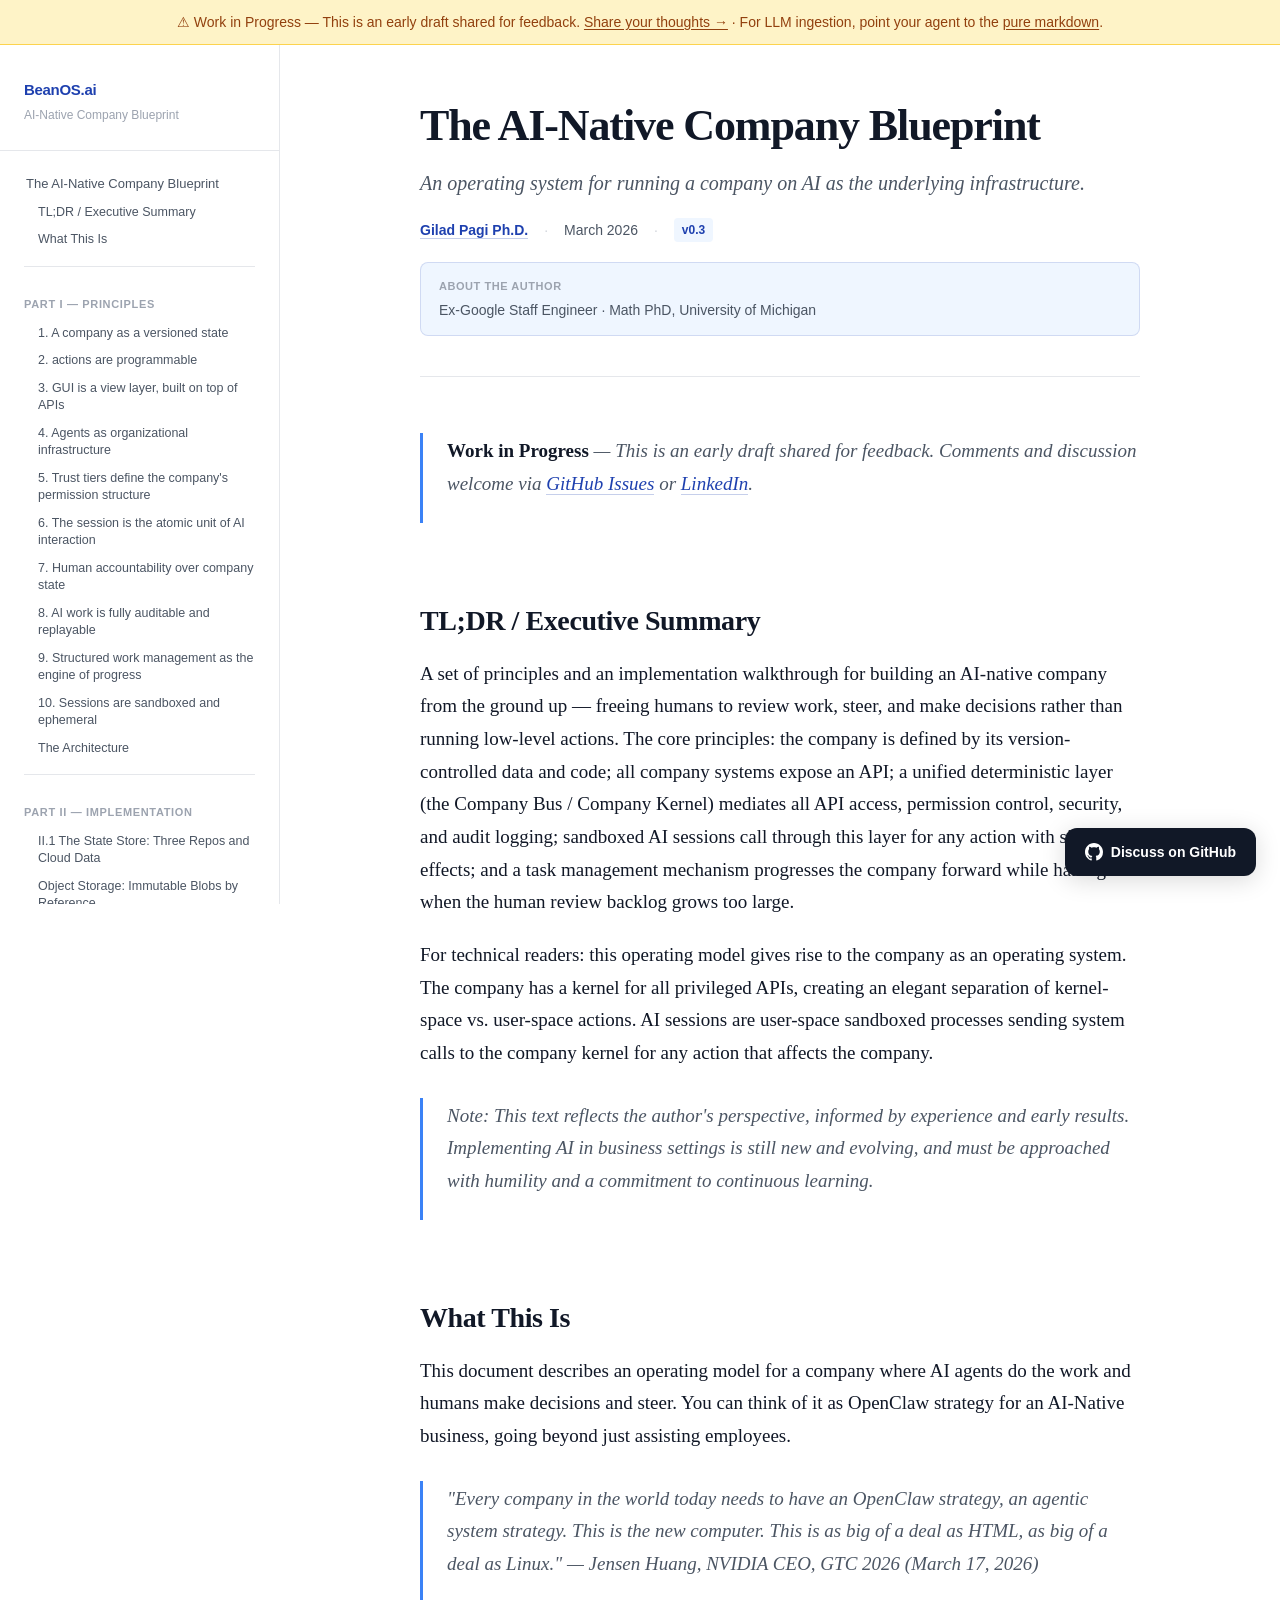
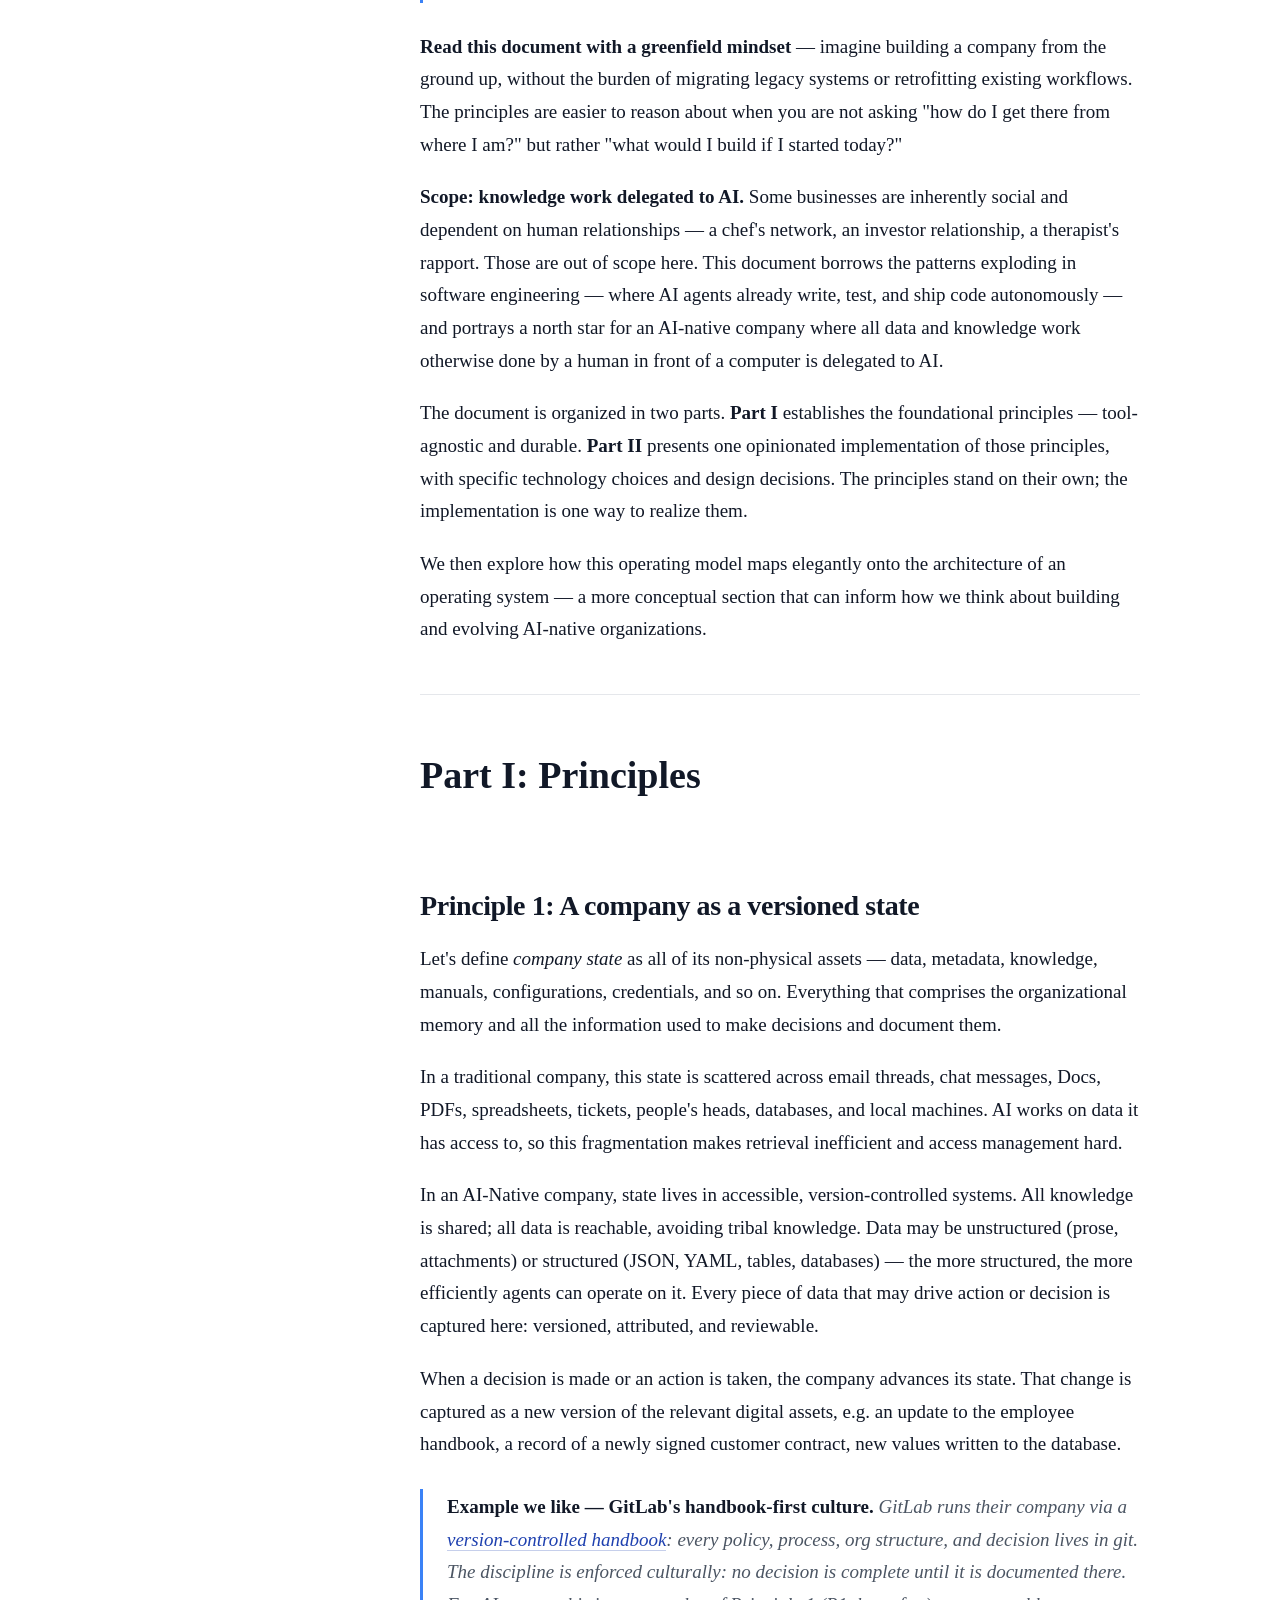
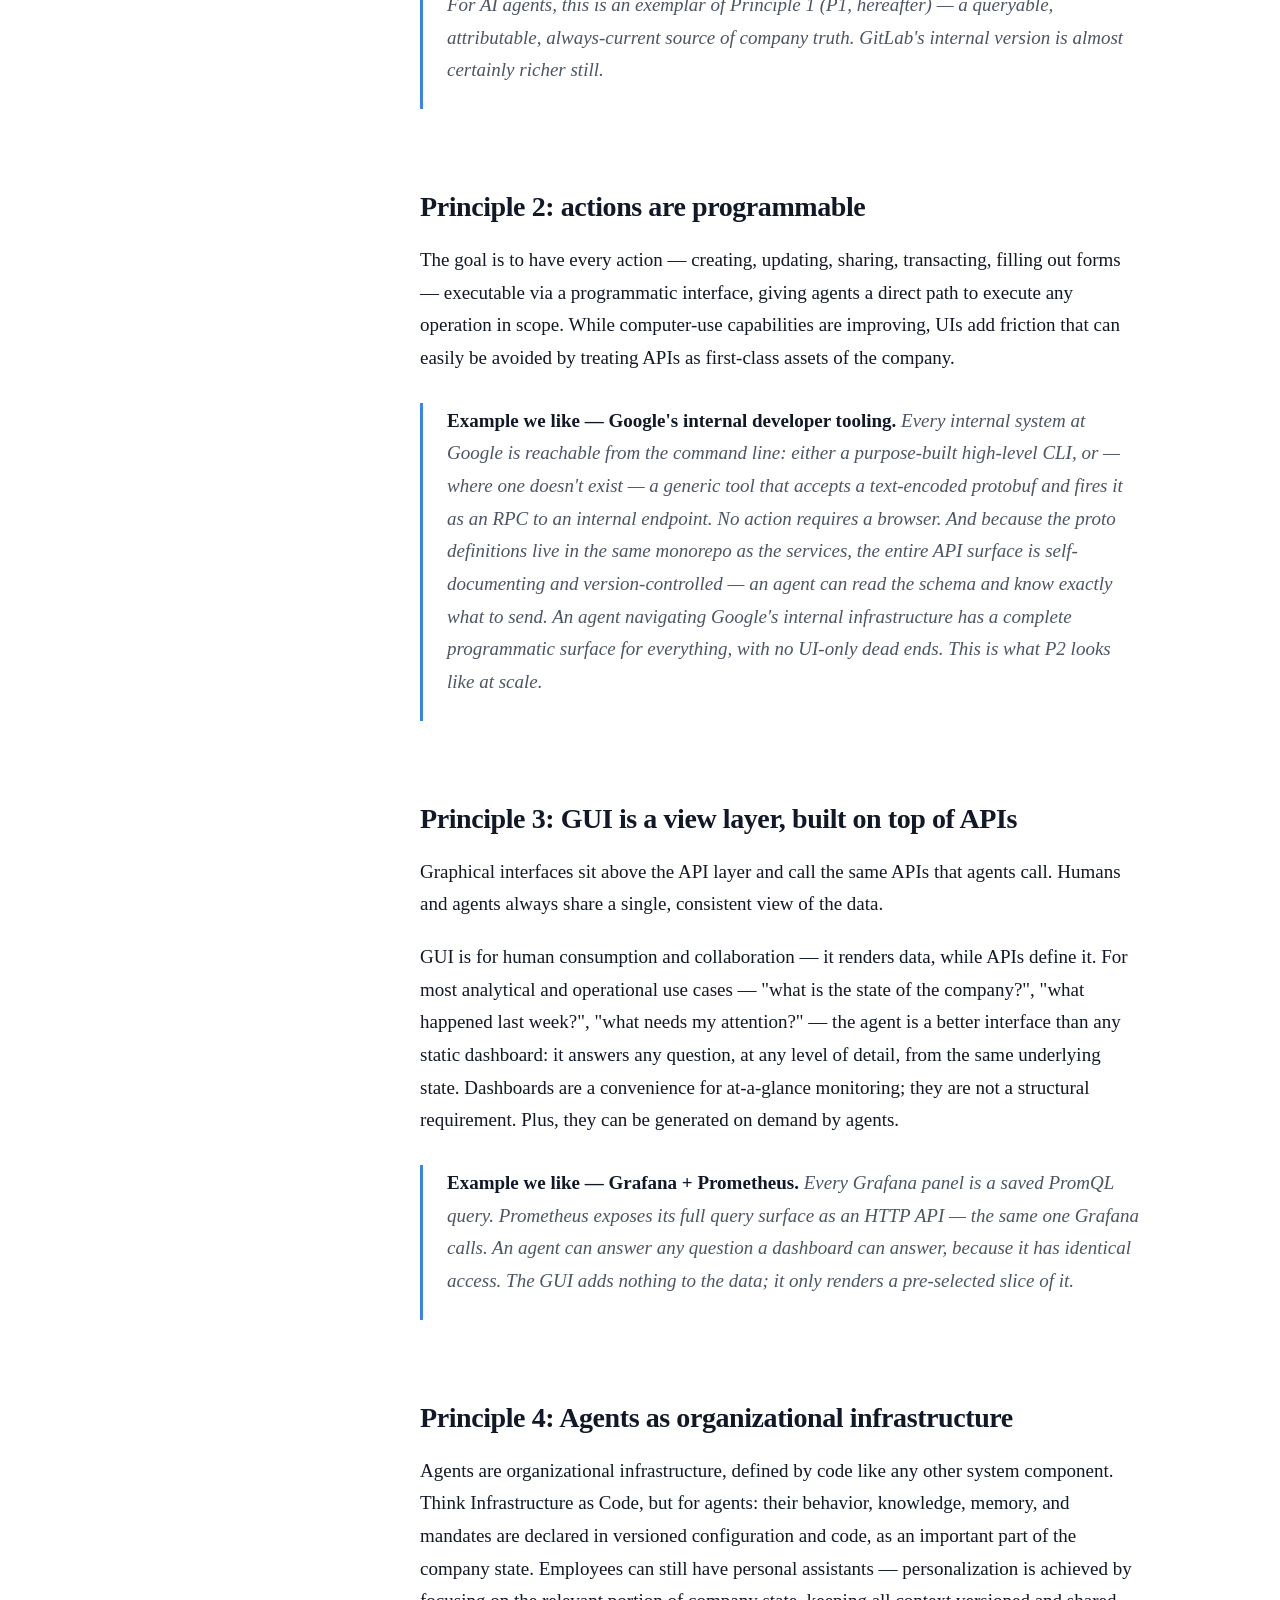
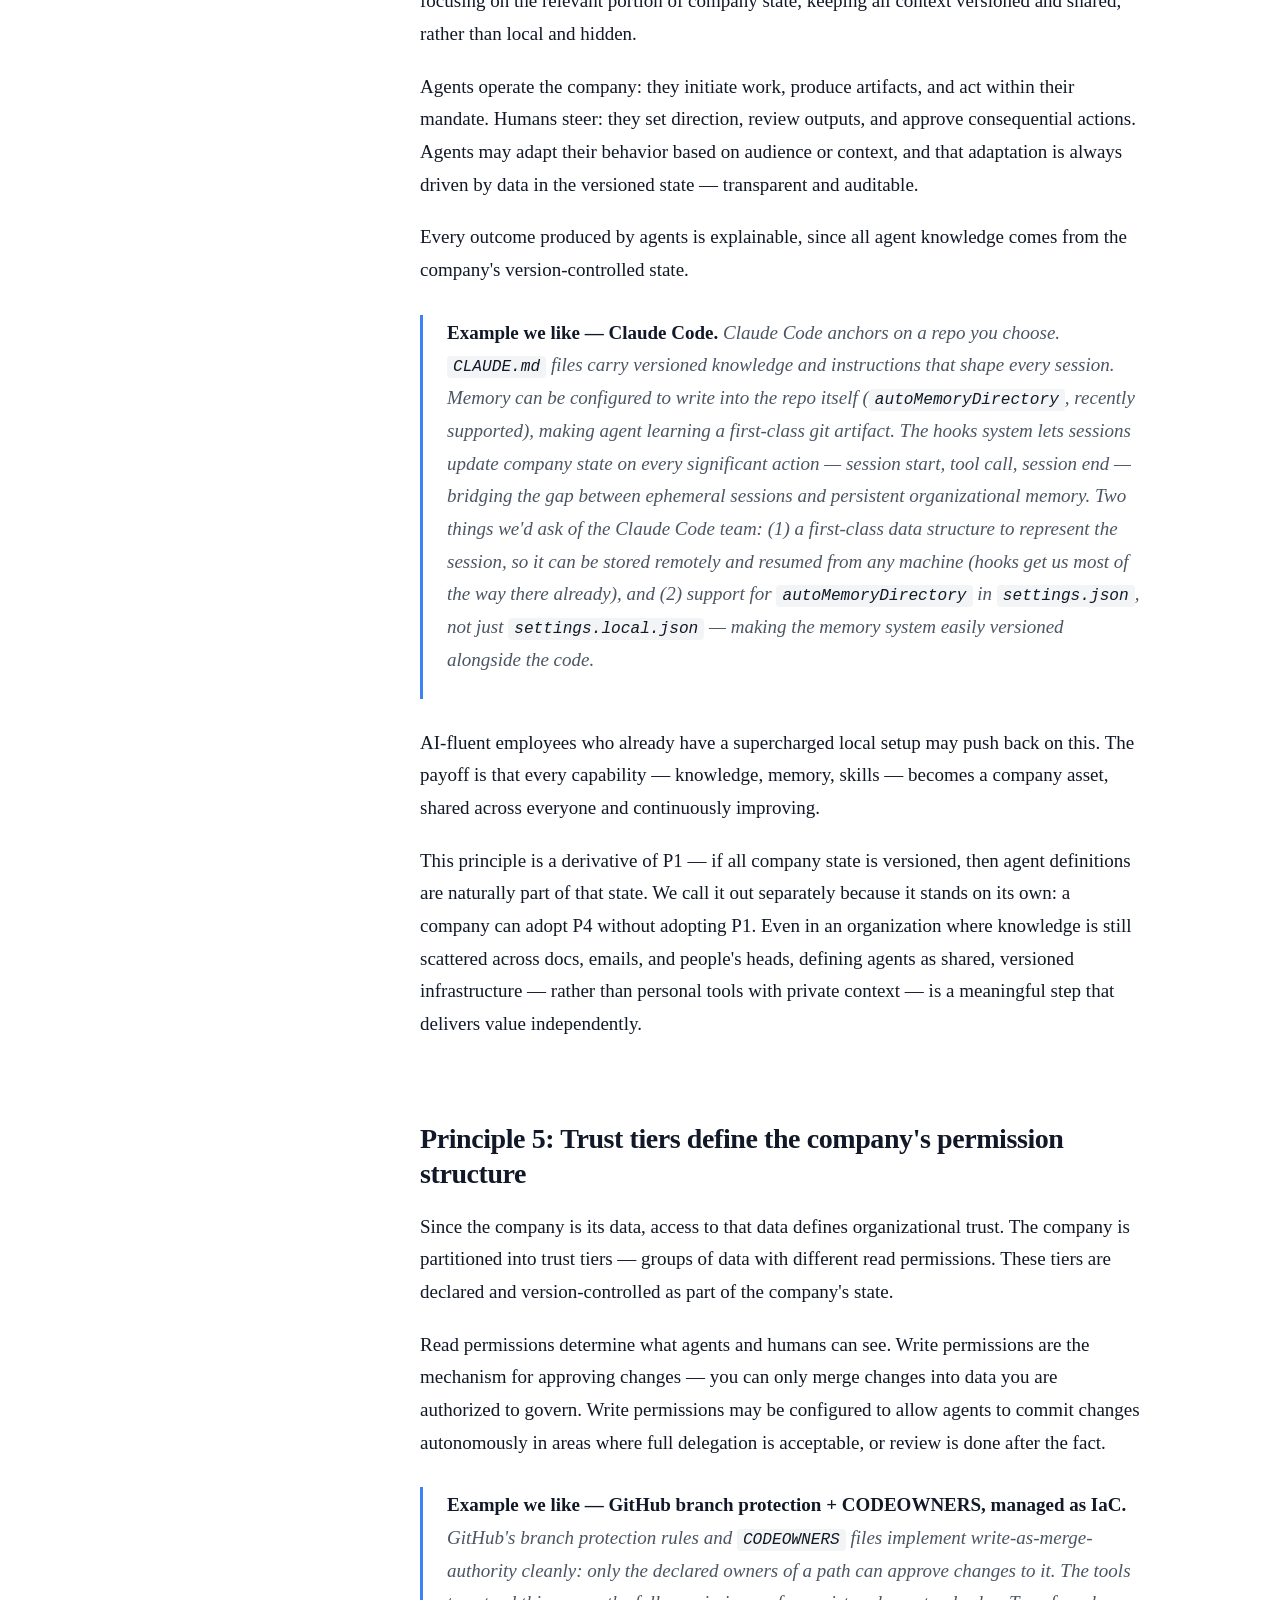
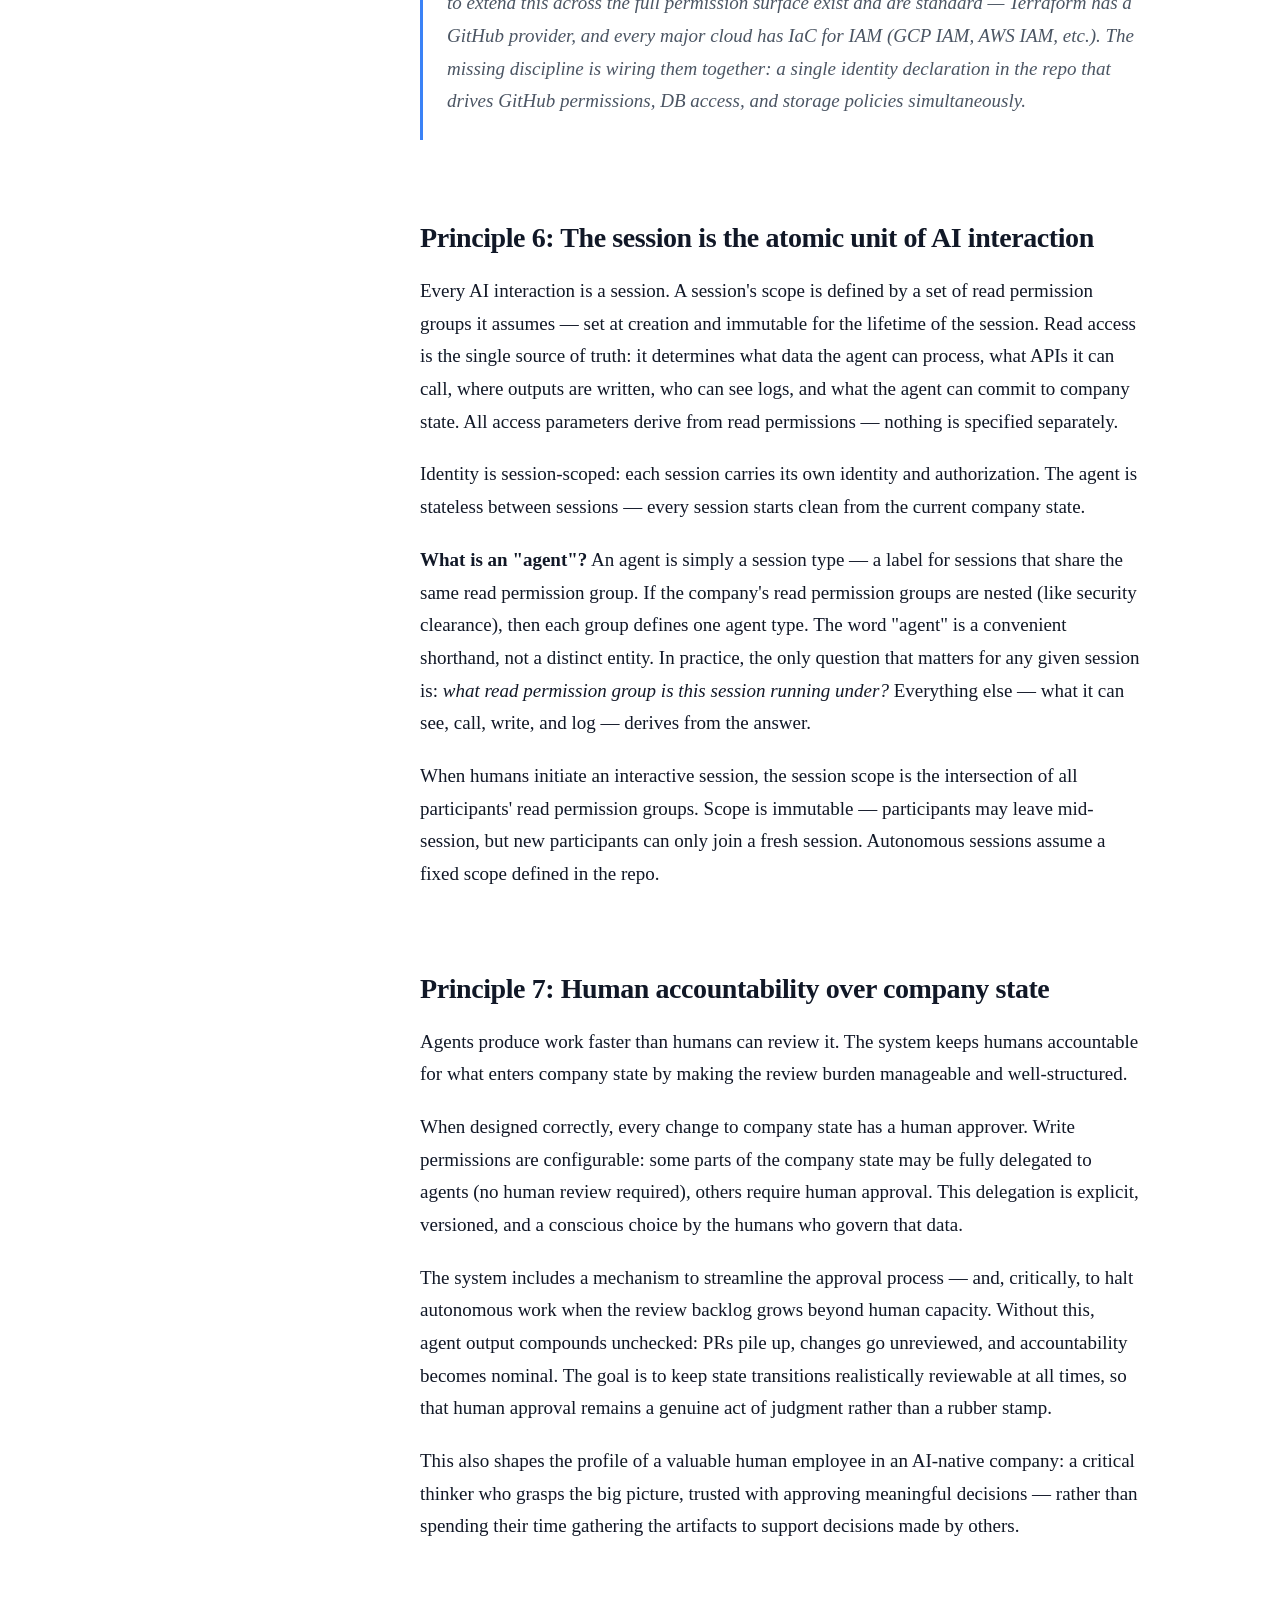
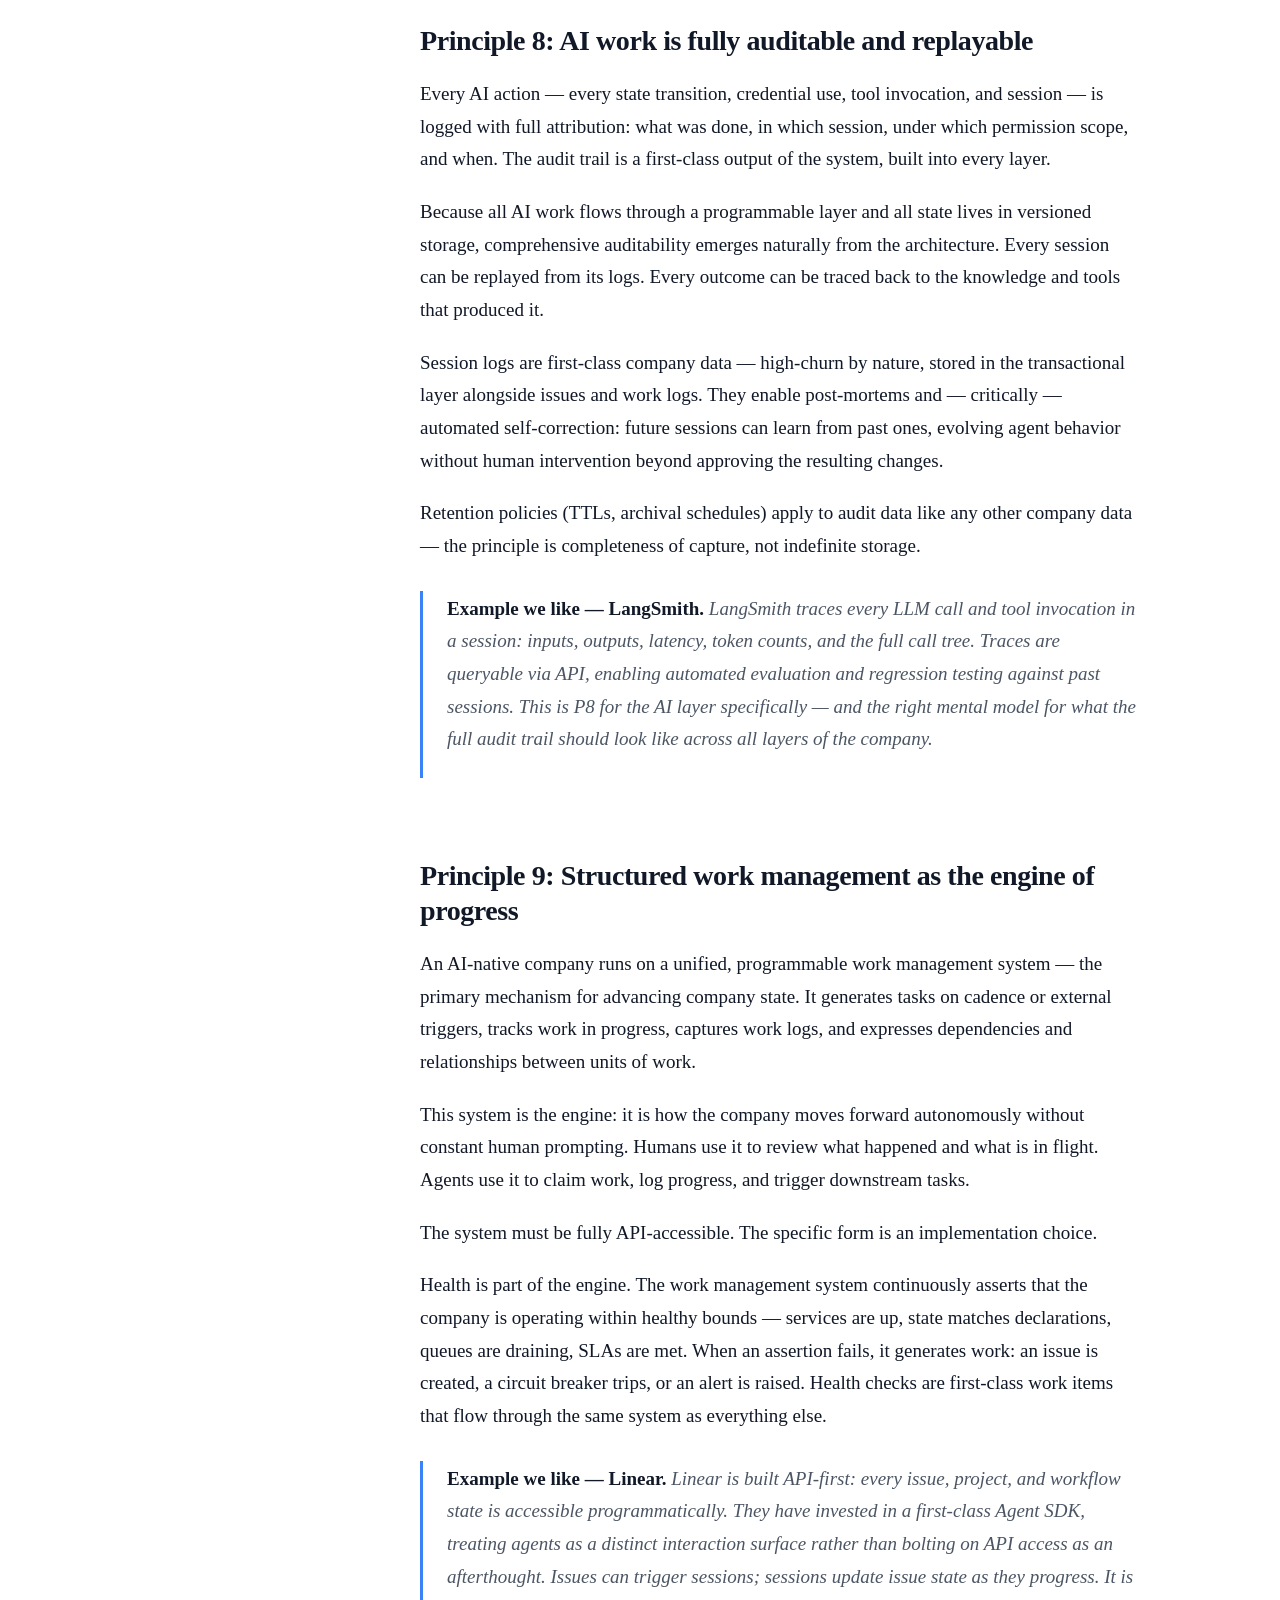
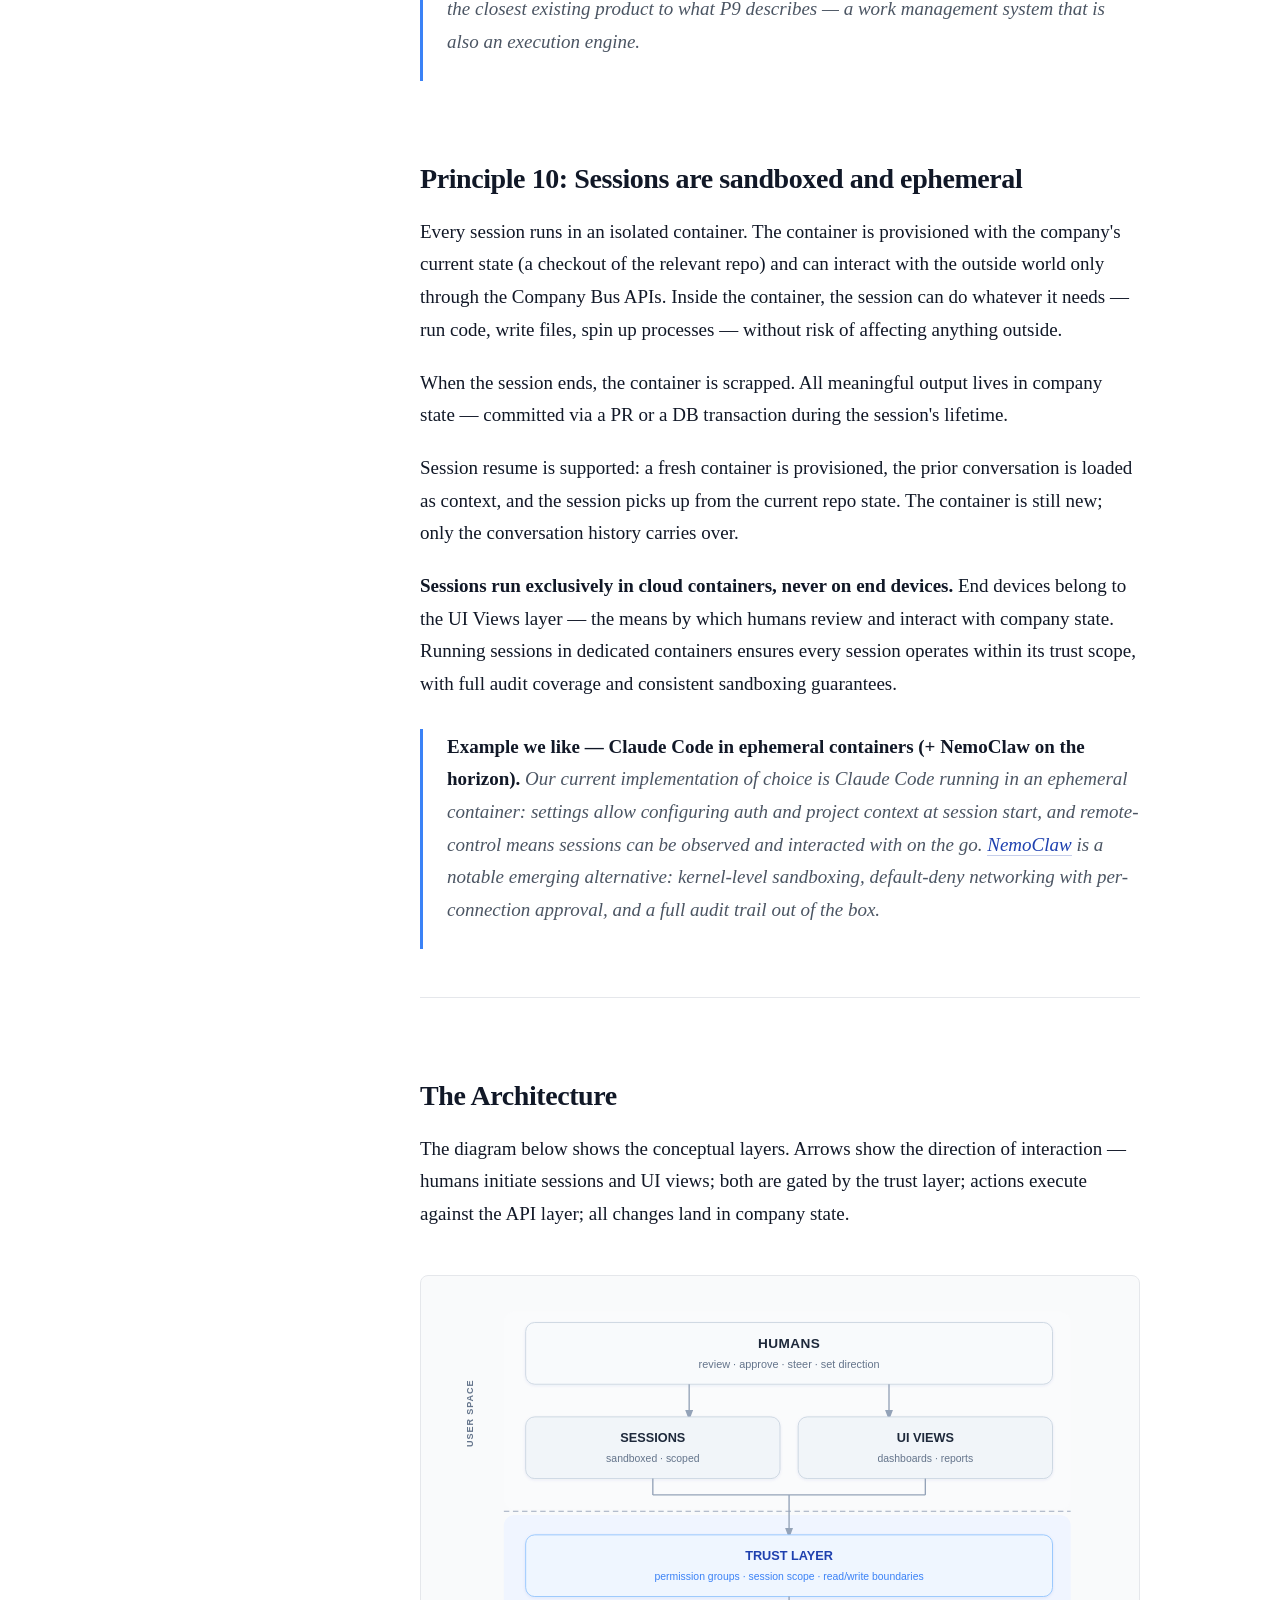
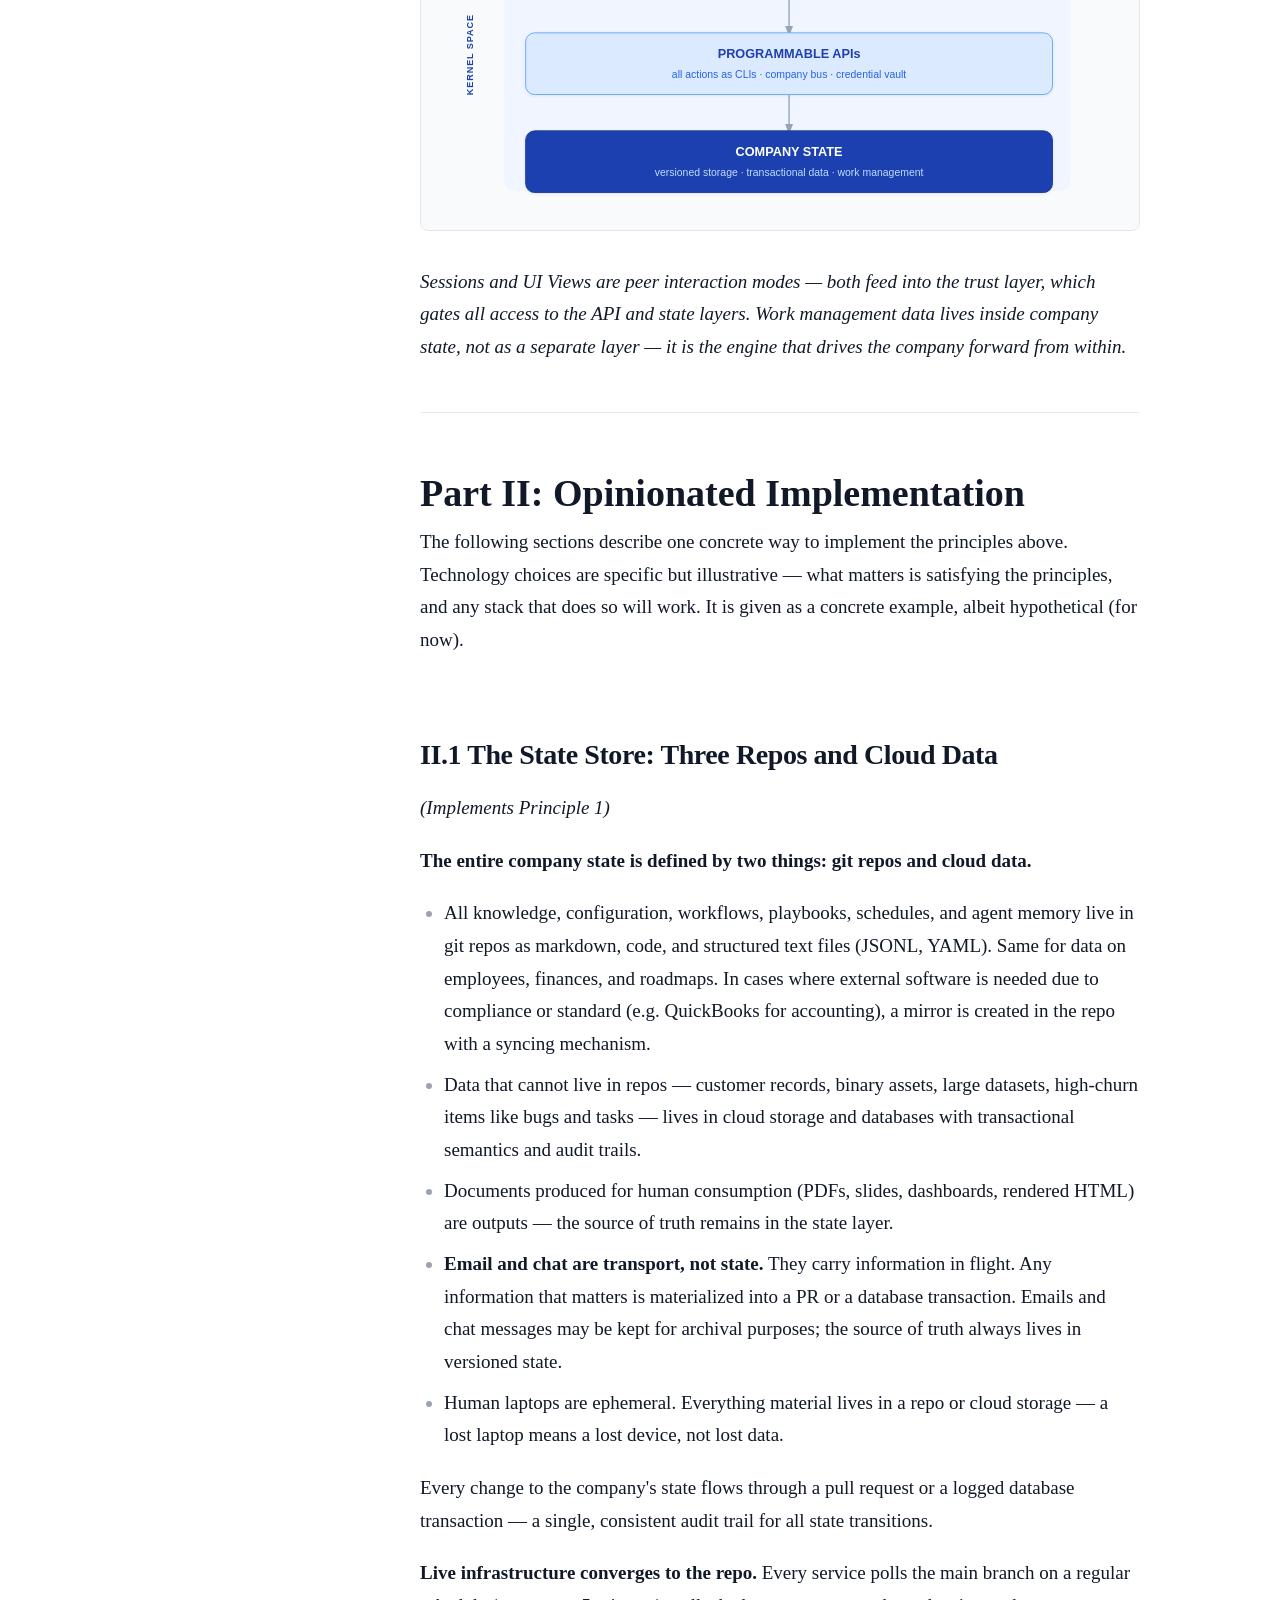
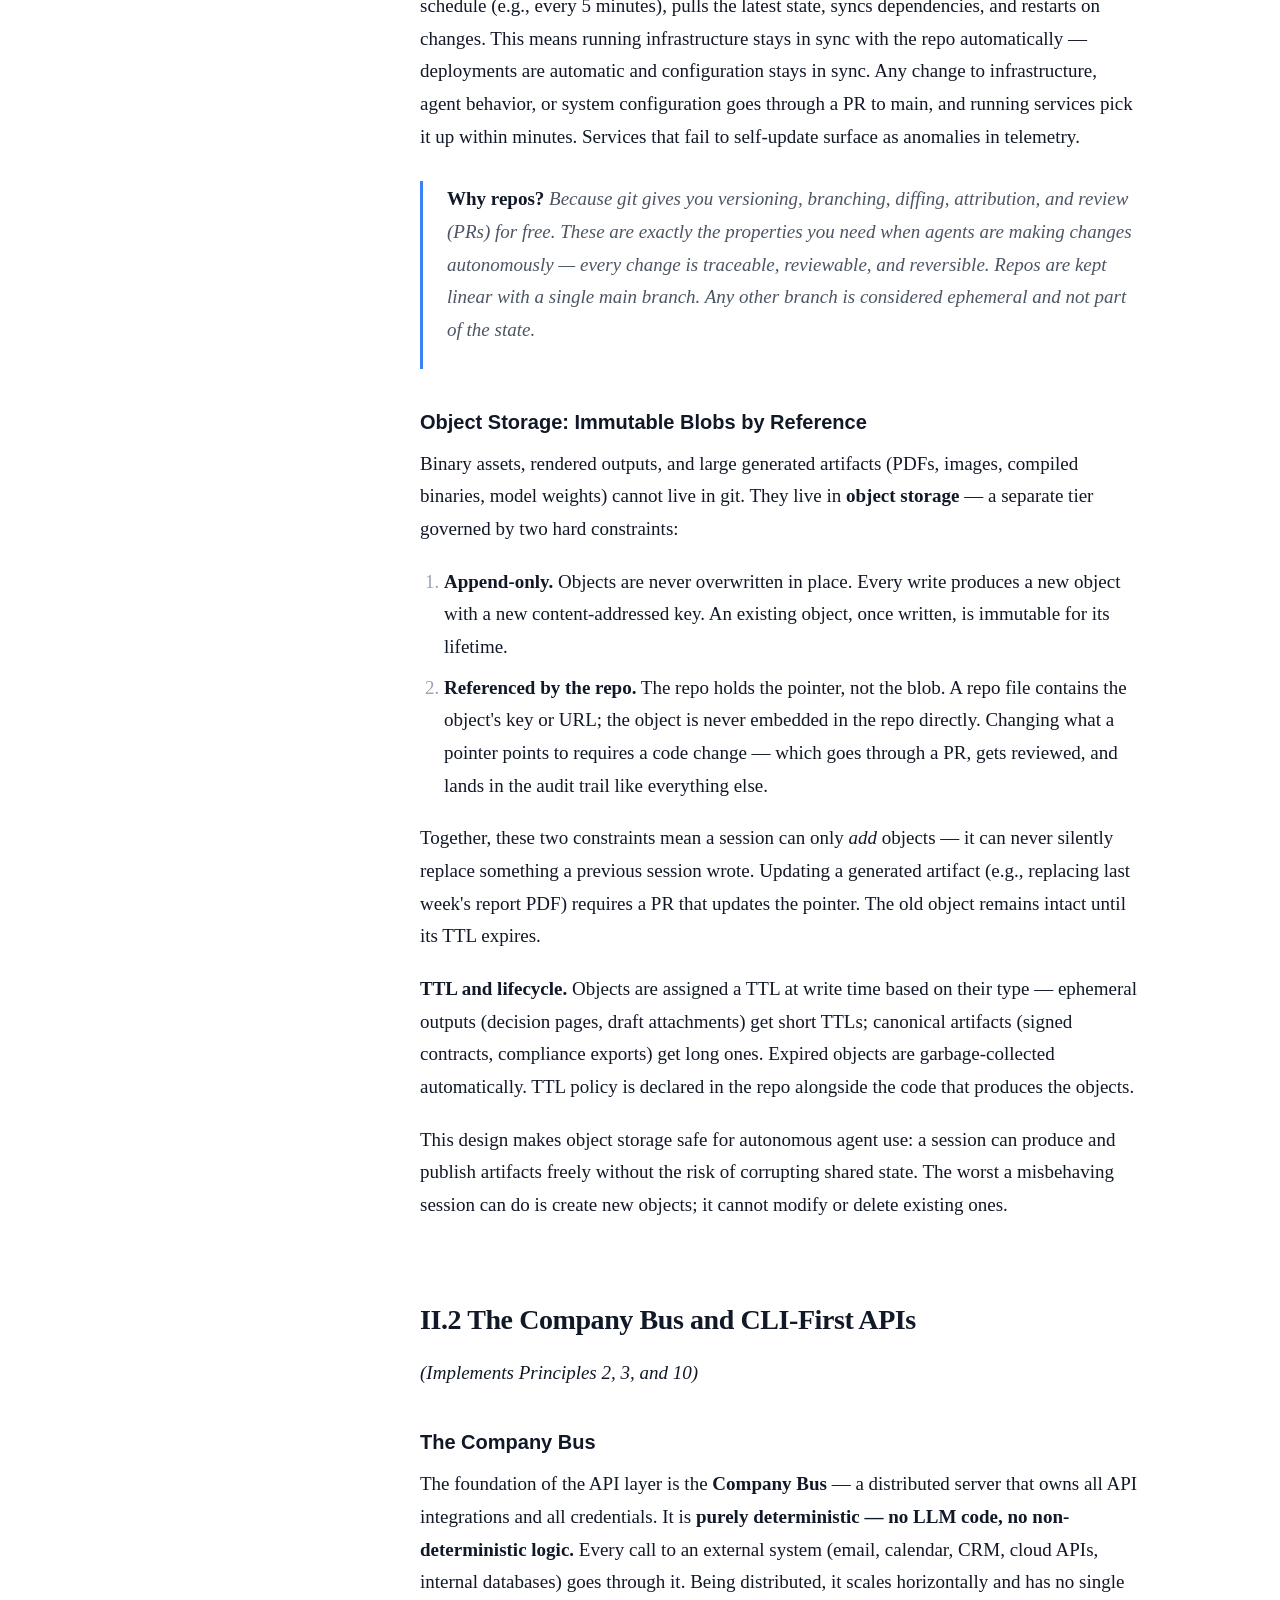
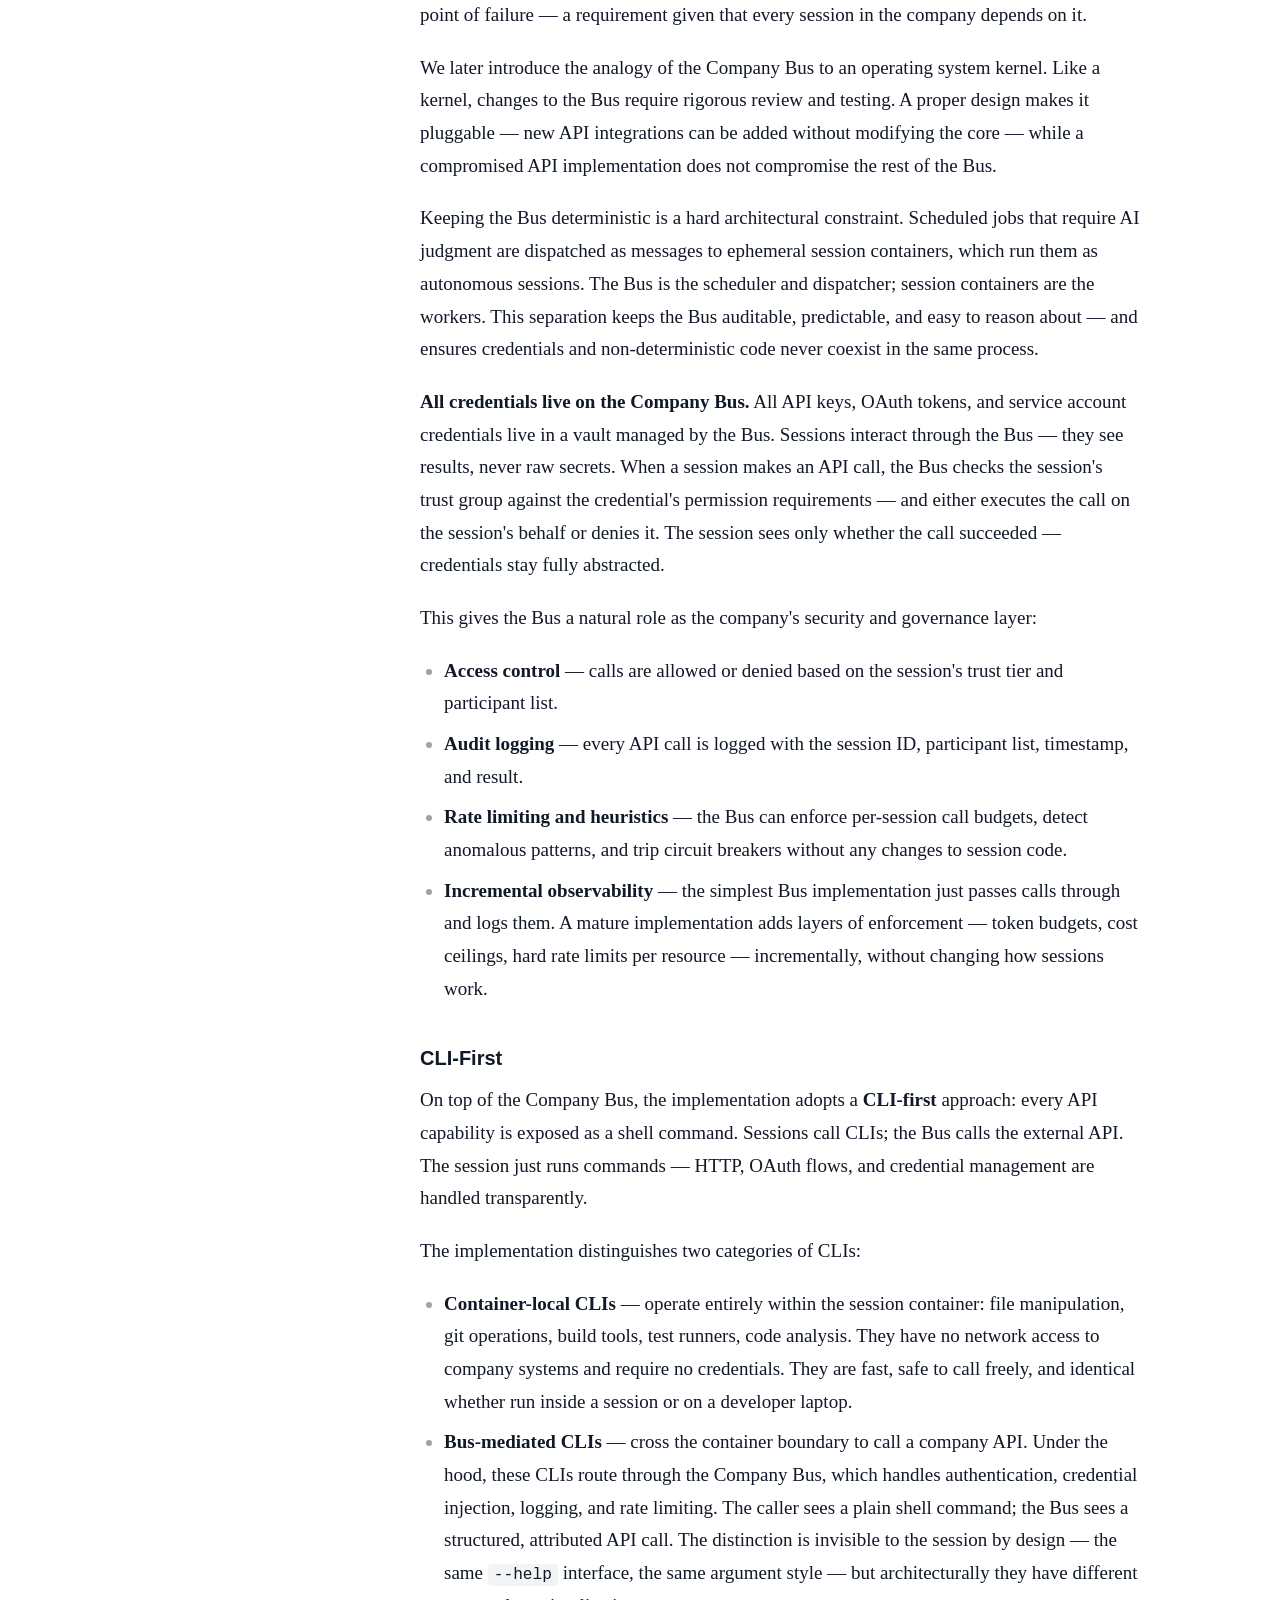
==== commit 50baf737: "docs: update blueprint v3 including feedback from the community Rebuilt from personal-monorepo-v2 co" ====
--- a/docs/blueprint/index.html
+++ b/docs/blueprint/index.html
@@ -85,13 +85,13 @@
             <div class="toc-divider"></div>
             <div class="toc-section-label">Part I — Principles</div>
             <a href="#principle-1-a-company-as-a-versioned-state" class="toc-link toc-sub">1. A company as a versioned state</a>
-            <a href="#principle-2-all-actions-must-be-programmable" class="toc-link toc-sub">2. All actions must be programmable</a>
+            <a href="#principle-2-actions-are-programmable" class="toc-link toc-sub">2. actions are programmable</a>
             <a href="#principle-3-gui-is-a-view-layer-built-on-top-of-apis" class="toc-link toc-sub">3. GUI is a view layer, built on top of APIs</a>
             <a href="#principle-4-agents-as-organizational-infrastructure" class="toc-link toc-sub">4. Agents as organizational infrastructure</a>
             <a href="#principle-5-trust-tiers-define-the-companys-permission-structure" class="toc-link toc-sub">5. Trust tiers define the company's permission structure</a>
             <a href="#principle-6-the-session-is-the-atomic-unit-of-ai-interaction" class="toc-link toc-sub">6. The session is the atomic unit of AI interaction</a>
             <a href="#principle-7-human-accountability-over-company-state" class="toc-link toc-sub">7. Human accountability over company state</a>
-            <a href="#principle-8-everything-is-auditable-and-replayable" class="toc-link toc-sub">8. Everything is auditable and replayable</a>
+            <a href="#principle-8-ai-work-is-fully-auditable-and-replayable" class="toc-link toc-sub">8. AI work is fully auditable and replayable</a>
             <a href="#principle-9-structured-work-management-as-the-engine-of-progress" class="toc-link toc-sub">9. Structured work management as the engine of progress</a>
             <a href="#principle-10-sessions-are-sandboxed-and-ephemeral" class="toc-link toc-sub">10. Sessions are sandboxed and ephemeral</a>
             <a href="#the-architecture" class="toc-link toc-sub">The Architecture</a>
@@ -188,6 +188,8 @@
 <p><em>"Every company in the world today needs to have an OpenClaw strategy, an agentic system strategy. This is the new computer. This is as big of a deal as HTML, as big of a deal as Linux."</em>
 — Jensen Huang, NVIDIA CEO, GTC 2026 (March 17, 2026)</p>
 </blockquote>
+<p><strong>Read this document with a greenfield mindset</strong> — imagine building a company from the ground up, without the burden of migrating legacy systems or retrofitting existing workflows. The principles are easier to reason about when you are not asking "how do I get there from where I am?" but rather "what would I build if I started today?"</p>
+<p><strong>Scope: knowledge work delegated to AI.</strong> Some businesses are inherently social and dependent on human relationships — a chef's network, an investor relationship, a therapist's rapport. Those are out of scope here. This document borrows the patterns exploding in software engineering — where AI agents already write, test, and ship code autonomously — and portrays a north star for an AI-native company where all data and knowledge work otherwise done by a human in front of a computer is delegated to AI.</p>
 <p>The document is organized in two parts. <strong>Part I</strong> establishes the foundational principles — tool-agnostic and durable. <strong>Part II</strong> presents one opinionated implementation of those principles, with specific technology choices and design decisions. The principles stand on their own; the implementation is one way to realize them.</p>
 <p>We then explore how this operating model maps elegantly onto the architecture of an operating system — a more conceptual section that can inform how we think about building and evolving AI-native organizations.</p>
 <hr>
@@ -200,8 +202,8 @@
 <blockquote>
 <p><strong>Example we like — GitLab's handbook-first culture.</strong> GitLab runs their company via a <a href="https://about.gitlab.com/handbook/">version-controlled handbook</a>: every policy, process, org structure, and decision lives in git. The discipline is enforced culturally: no decision is complete until it is documented there. For AI agents, this is an exemplar of Principle 1 (P1, hereafter) — a queryable, attributable, always-current source of company truth. GitLab's internal version is almost certainly richer still.</p>
 </blockquote>
-<h2 id="principle-2-all-actions-must-be-programmable">Principle 2: All actions must be programmable</h2>
-<p>Every action — creating, updating, sharing, transacting, filling out forms — must be executable via a programmatic interface. The goal is to ensure agents always have a direct path to execute any operation. While computer-use capabilities are improving, UIs add friction that can easily be avoided by treating APIs as first-class assets of the company.</p>
+<h2 id="principle-2-actions-are-programmable">Principle 2: actions are programmable</h2>
+<p>The goal is to have every action — creating, updating, sharing, transacting, filling out forms — executable via a programmatic interface, giving agents a direct path to execute any operation in scope. While computer-use capabilities are improving, UIs add friction that can easily be avoided by treating APIs as first-class assets of the company.</p>
 <blockquote>
 <p><strong>Example we like — Google's internal developer tooling.</strong> Every internal system at Google is reachable from the command line: either a purpose-built high-level CLI, or — where one doesn't exist — a generic tool that accepts a text-encoded protobuf and fires it as an RPC to an internal endpoint. No action requires a browser. And because the proto definitions live in the same monorepo as the services, the entire API surface is self-documenting and version-controlled — an agent can read the schema and know exactly what to send. An agent navigating Google's internal infrastructure has a complete programmatic surface for everything, with no UI-only dead ends. This is what P2 looks like at scale.</p>
 </blockquote>
@@ -219,6 +221,7 @@
 <p><strong>Example we like — Claude Code.</strong> Claude Code anchors on a repo you choose. <code>CLAUDE.md</code> files carry versioned knowledge and instructions that shape every session. Memory can be configured to write into the repo itself (<code>autoMemoryDirectory</code>, recently supported), making agent learning a first-class git artifact. The hooks system lets sessions update company state on every significant action — session start, tool call, session end — bridging the gap between ephemeral sessions and persistent organizational memory. Two things we'd ask of the Claude Code team: (1) a first-class data structure to represent the session, so it can be stored remotely and resumed from any machine (hooks get us most of the way there already), and (2) support for <code>autoMemoryDirectory</code> in <code>settings.json</code>, not just <code>settings.local.json</code> — making the memory system easily versioned alongside the code.</p>
 </blockquote>
 <p>AI-fluent employees who already have a supercharged local setup may push back on this. The payoff is that every capability — knowledge, memory, skills — becomes a company asset, shared across everyone and continuously improving.</p>
+<p>This principle is a derivative of P1 — if all company state is versioned, then agent definitions are naturally part of that state. We call it out separately because it stands on its own: a company can adopt P4 without adopting P1. Even in an organization where knowledge is still scattered across docs, emails, and people's heads, defining agents as shared, versioned infrastructure — rather than personal tools with private context — is a meaningful step that delivers value independently.</p>
 <h2 id="principle-5-trust-tiers-define-the-companys-permission-structure">Principle 5: Trust tiers define the company's permission structure</h2>
 <p>Since the company is its data, access to that data defines organizational trust. The company is partitioned into trust tiers — groups of data with different read permissions. These tiers are declared and version-controlled as part of the company's state.</p>
 <p>Read permissions determine what agents and humans can see. Write permissions are the mechanism for approving changes — you can only merge changes into data you are authorized to govern. Write permissions may be configured to allow agents to commit changes autonomously in areas where full delegation is acceptable, or review is done after the fact.</p>
@@ -232,12 +235,14 @@
 <p>When humans initiate an interactive session, the session scope is the intersection of all participants' read permission groups. Scope is immutable — participants may leave mid-session, but new participants can only join a fresh session. Autonomous sessions assume a fixed scope defined in the repo.</p>
 <h2 id="principle-7-human-accountability-over-company-state">Principle 7: Human accountability over company state</h2>
 <p>Agents produce work faster than humans can review it. The system keeps humans accountable for what enters company state by making the review burden manageable and well-structured.</p>
-<p>Write permissions are configurable: some parts of the company state may be fully delegated to agents (no human review required), others require human approval. This delegation is explicit, versioned, and a conscious choice by the humans who govern that data.</p>
-<p>When agent output exceeds human review capacity, autonomous work pauses. The goal is to keep state transitions realistically reviewable, so accountability remains meaningful.</p>
-<h2 id="principle-8-everything-is-auditable-and-replayable">Principle 8: Everything is auditable and replayable</h2>
-<p>Every action, state transition, credential use, and session is logged with full attribution — who or what did it, in which session, under which permission scope, and when. The audit trail is a first-class output of the system, built into every layer.</p>
-<p>Session logs are first-class company data — high-churn by nature, stored in the transactional layer alongside issues and work logs. They enable full replay of past sessions, post-mortems, and — critically — automated self-correction: future sessions can learn from past ones, evolving agent behavior without human intervention beyond approving the resulting changes.</p>
-<p>Because all actions flow through a programmable layer and all state lives in versioned storage, comprehensive auditability emerges naturally from the architecture itself.</p>
+<p>When designed correctly, every change to company state has a human approver. Write permissions are configurable: some parts of the company state may be fully delegated to agents (no human review required), others require human approval. This delegation is explicit, versioned, and a conscious choice by the humans who govern that data.</p>
+<p>The system includes a mechanism to streamline the approval process — and, critically, to halt autonomous work when the review backlog grows beyond human capacity. Without this, agent output compounds unchecked: PRs pile up, changes go unreviewed, and accountability becomes nominal. The goal is to keep state transitions realistically reviewable at all times, so that human approval remains a genuine act of judgment rather than a rubber stamp.</p>
+<p>This also shapes the profile of a valuable human employee in an AI-native company: a critical thinker who grasps the big picture, trusted with approving meaningful decisions — rather than spending their time gathering the artifacts to support decisions made by others.</p>
+<h2 id="principle-8-ai-work-is-fully-auditable-and-replayable">Principle 8: AI work is fully auditable and replayable</h2>
+<p>Every AI action — every state transition, credential use, tool invocation, and session — is logged with full attribution: what was done, in which session, under which permission scope, and when. The audit trail is a first-class output of the system, built into every layer.</p>
+<p>Because all AI work flows through a programmable layer and all state lives in versioned storage, comprehensive auditability emerges naturally from the architecture. Every session can be replayed from its logs. Every outcome can be traced back to the knowledge and tools that produced it.</p>
+<p>Session logs are first-class company data — high-churn by nature, stored in the transactional layer alongside issues and work logs. They enable post-mortems and — critically — automated self-correction: future sessions can learn from past ones, evolving agent behavior without human intervention beyond approving the resulting changes.</p>
+<p>Retention policies (TTLs, archival schedules) apply to audit data like any other company data — the principle is completeness of capture, not indefinite storage.</p>
 <blockquote>
 <p><strong>Example we like — LangSmith.</strong> LangSmith traces every LLM call and tool invocation in a session: inputs, outputs, latency, token counts, and the full call tree. Traces are queryable via API, enabling automated evaluation and regression testing against past sessions. This is P8 for the AI layer specifically — and the right mental model for what the full audit trail should look like across all layers of the company.</p>
 </blockquote>
@@ -293,6 +298,7 @@
 <p><em>(Implements Principles 2, 3, and 10)</em></p>
 <h3 id="the-company-bus">The Company Bus</h3>
 <p>The foundation of the API layer is the <strong>Company Bus</strong> — a distributed server that owns all API integrations and all credentials. It is <strong>purely deterministic — no LLM code, no non-deterministic logic.</strong> Every call to an external system (email, calendar, CRM, cloud APIs, internal databases) goes through it. Being distributed, it scales horizontally and has no single point of failure — a requirement given that every session in the company depends on it.</p>
+<p>We later introduce the analogy of the Company Bus to an operating system kernel. Like a kernel, changes to the Bus require rigorous review and testing. A proper design makes it pluggable — new API integrations can be added without modifying the core — while a compromised API implementation does not compromise the rest of the Bus.</p>
 <p>Keeping the Bus deterministic is a hard architectural constraint. Scheduled jobs that require AI judgment are dispatched as messages to ephemeral session containers, which run them as autonomous sessions. The Bus is the scheduler and dispatcher; session containers are the workers. This separation keeps the Bus auditable, predictable, and easy to reason about — and ensures credentials and non-deterministic code never coexist in the same process.</p>
 <p><strong>All credentials live on the Company Bus.</strong> All API keys, OAuth tokens, and service account credentials live in a vault managed by the Bus. Sessions interact through the Bus — they see results, never raw secrets. When a session makes an API call, the Bus checks the session's trust group against the credential's permission requirements — and either executes the call on the session's behalf or denies it. The session sees only whether the call succeeded — credentials stay fully abstracted.</p>
 <p>This gives the Bus a natural role as the company's security and governance layer:</p>
@@ -730,7 +736,7 @@
 <hr>
 <h2 id="future-improvements">Future Improvements</h2>
 <p>This blueprint is a living document. The following areas are not fully addressed but are top of mind.</p>
-<p><strong>Security hardening</strong> — Prompt injection deserves explicit treatment as a threat model, even though the architecture's structural defenses (sandboxed sessions, deterministic Bus, PR review gates) provide strong containment. Other open areas: Bus integrity monitoring, credential rotation and per-tier scoping, append-only tamper-evident audit logs, DNS restrictions to close tunneling vectors, and real-time revocation of mid-session access.</p>
+<p><strong>Security hardening</strong> — Prompt injection deserves explicit treatment as a threat model, even though the architecture's structural defenses (sandboxed sessions, deterministic Bus, PR review gates) provide strong containment. Conceptually, the Company Bus is a single API layer — a good implementation should partition it so that a compromise of one API integration limits the blast radius rather than exposing everything. Other open areas: Bus integrity monitoring, credential rotation and per-tier scoping, append-only tamper-evident audit logs, DNS restrictions to close tunneling vectors, and real-time revocation of mid-session access. Security is top of mind for this blueprint and offers real value compared to the alternative: personal agentic setups where credentials are hoarded on local laptops with no centralized access control, auditing, or revocation.</p>
 <p><strong>Architectural refinements</strong> — Convergence detection (when to stop a spiraling session), announcement trust (preventing cross-session influence via broadcast), and git scaling at 50+ concurrent sessions where merge conflicts and review backlogs become bottlenecks.</p>
 <p><strong>Compliance and governance</strong> — Data classification within trust tiers, formal incident response beyond the Big Red Button, data processing agreements with AI providers, and alignment with emerging AI regulations (EU AI Act, US executive orders).</p>
 <hr>
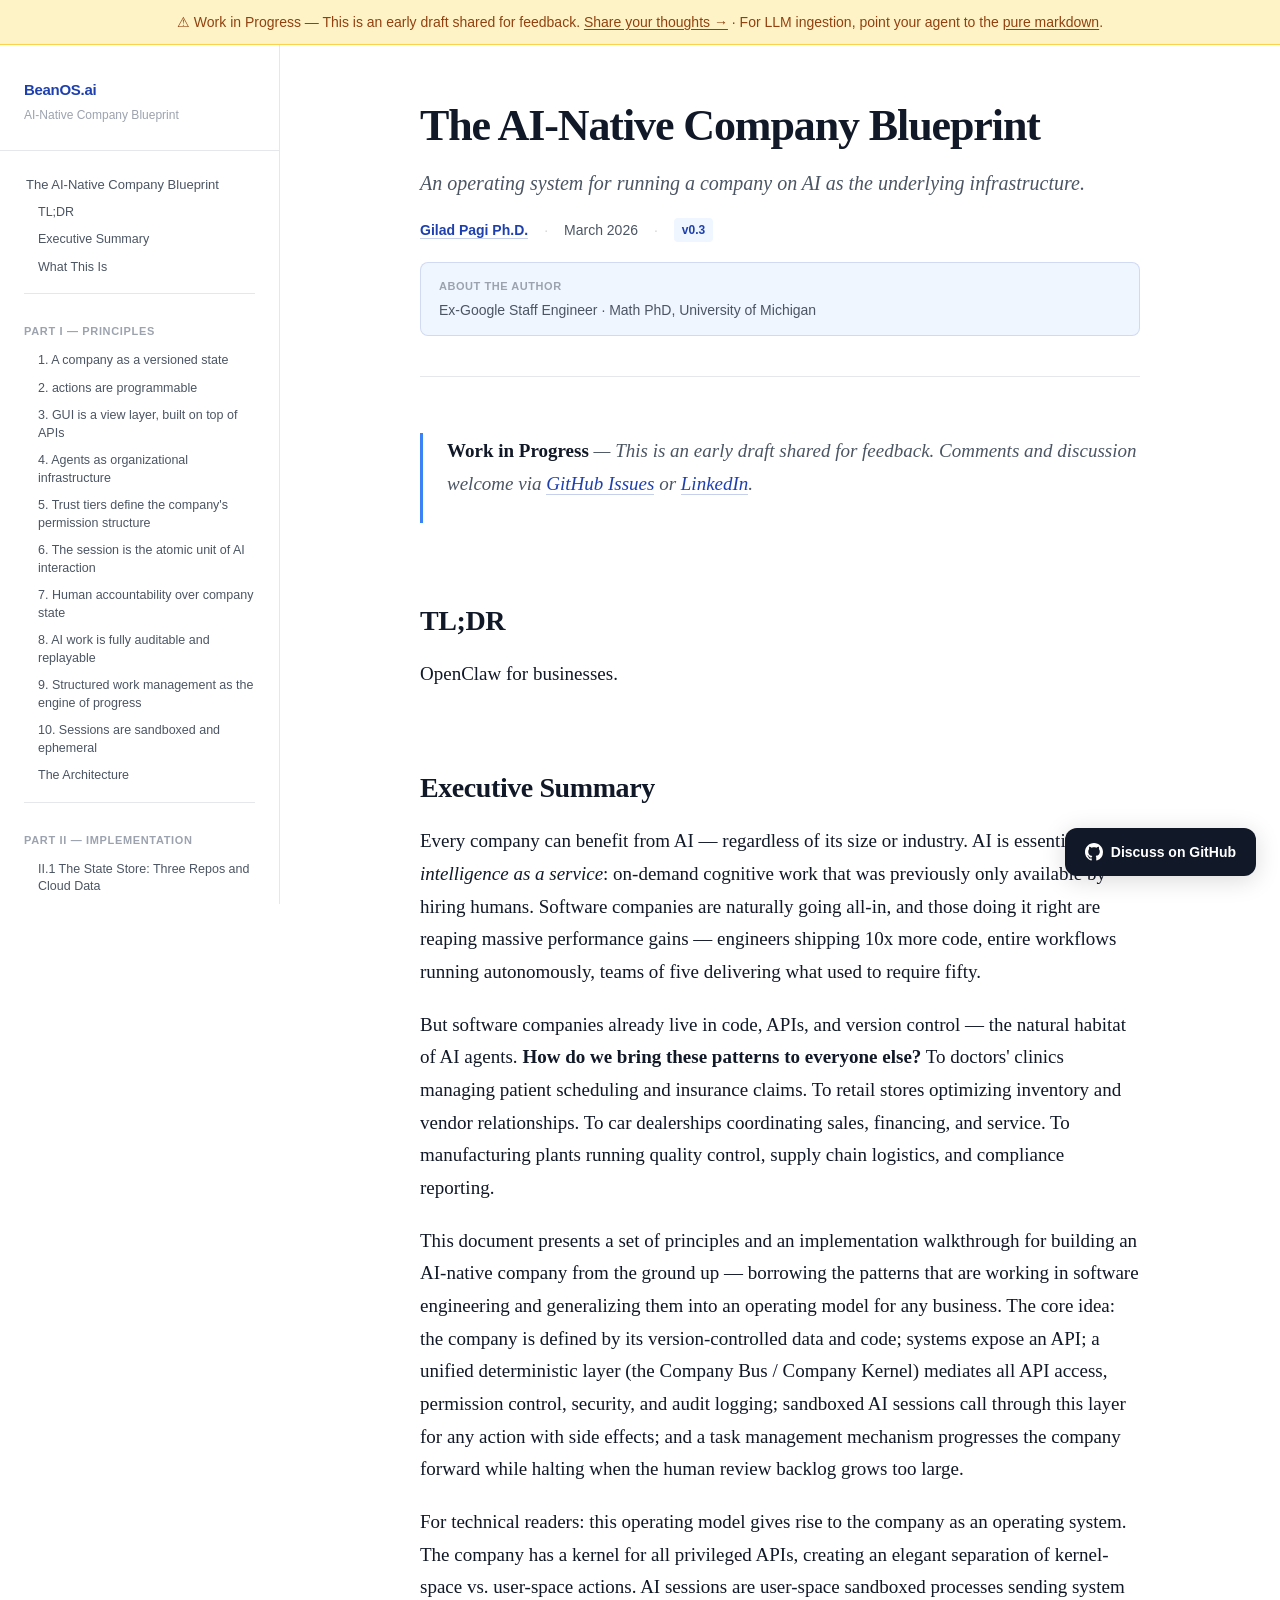
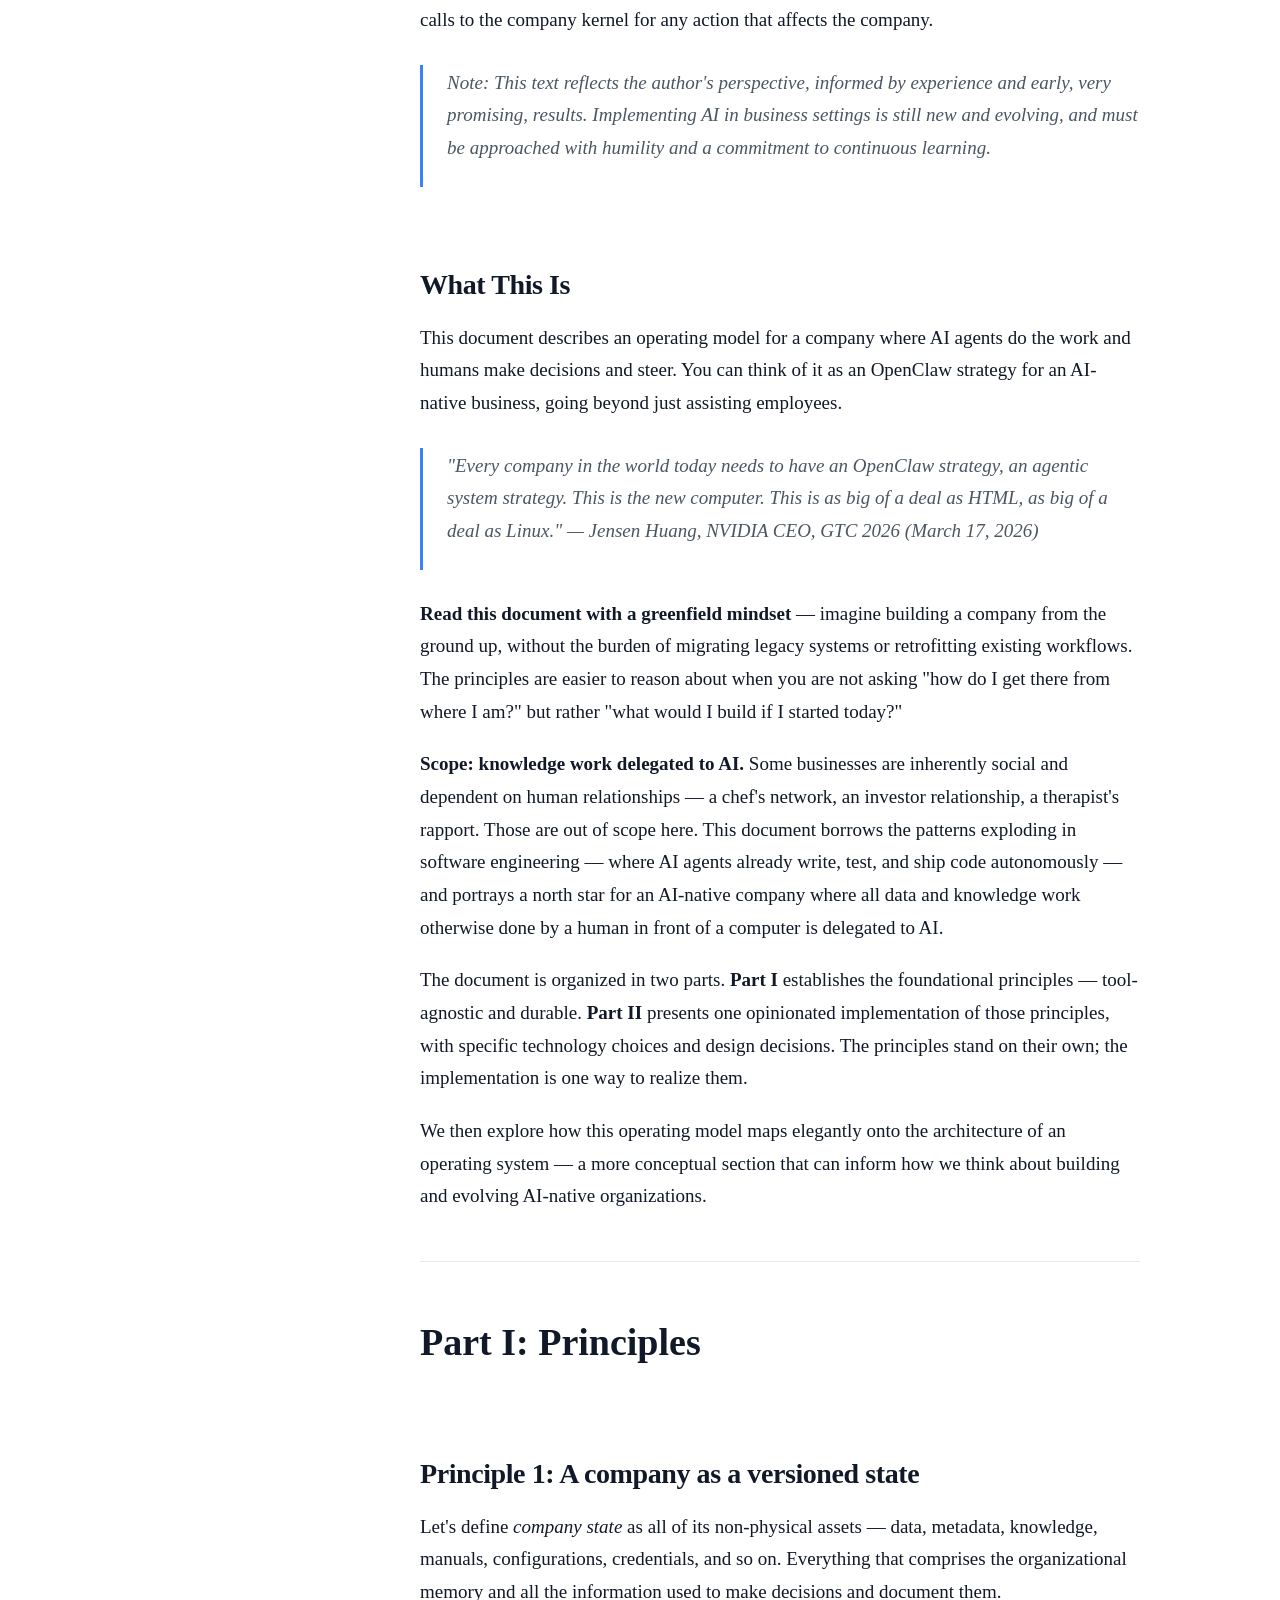
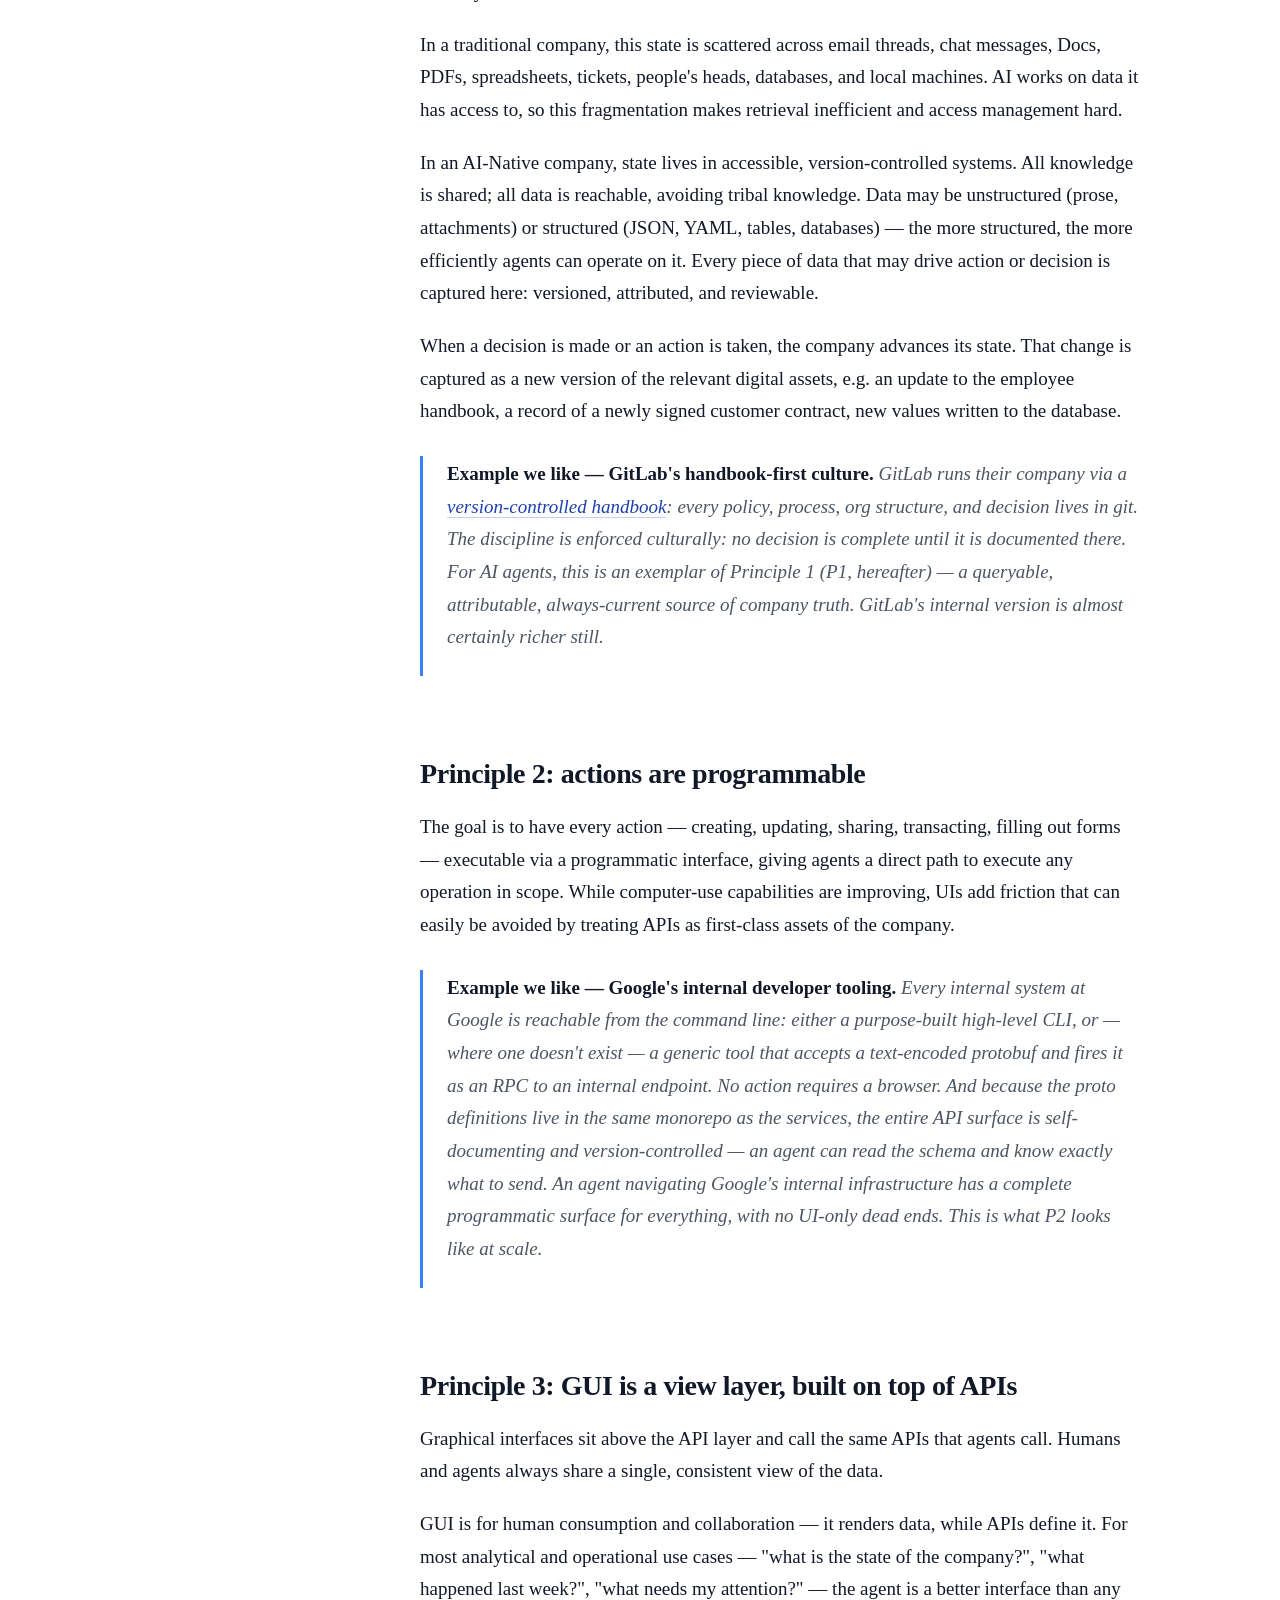
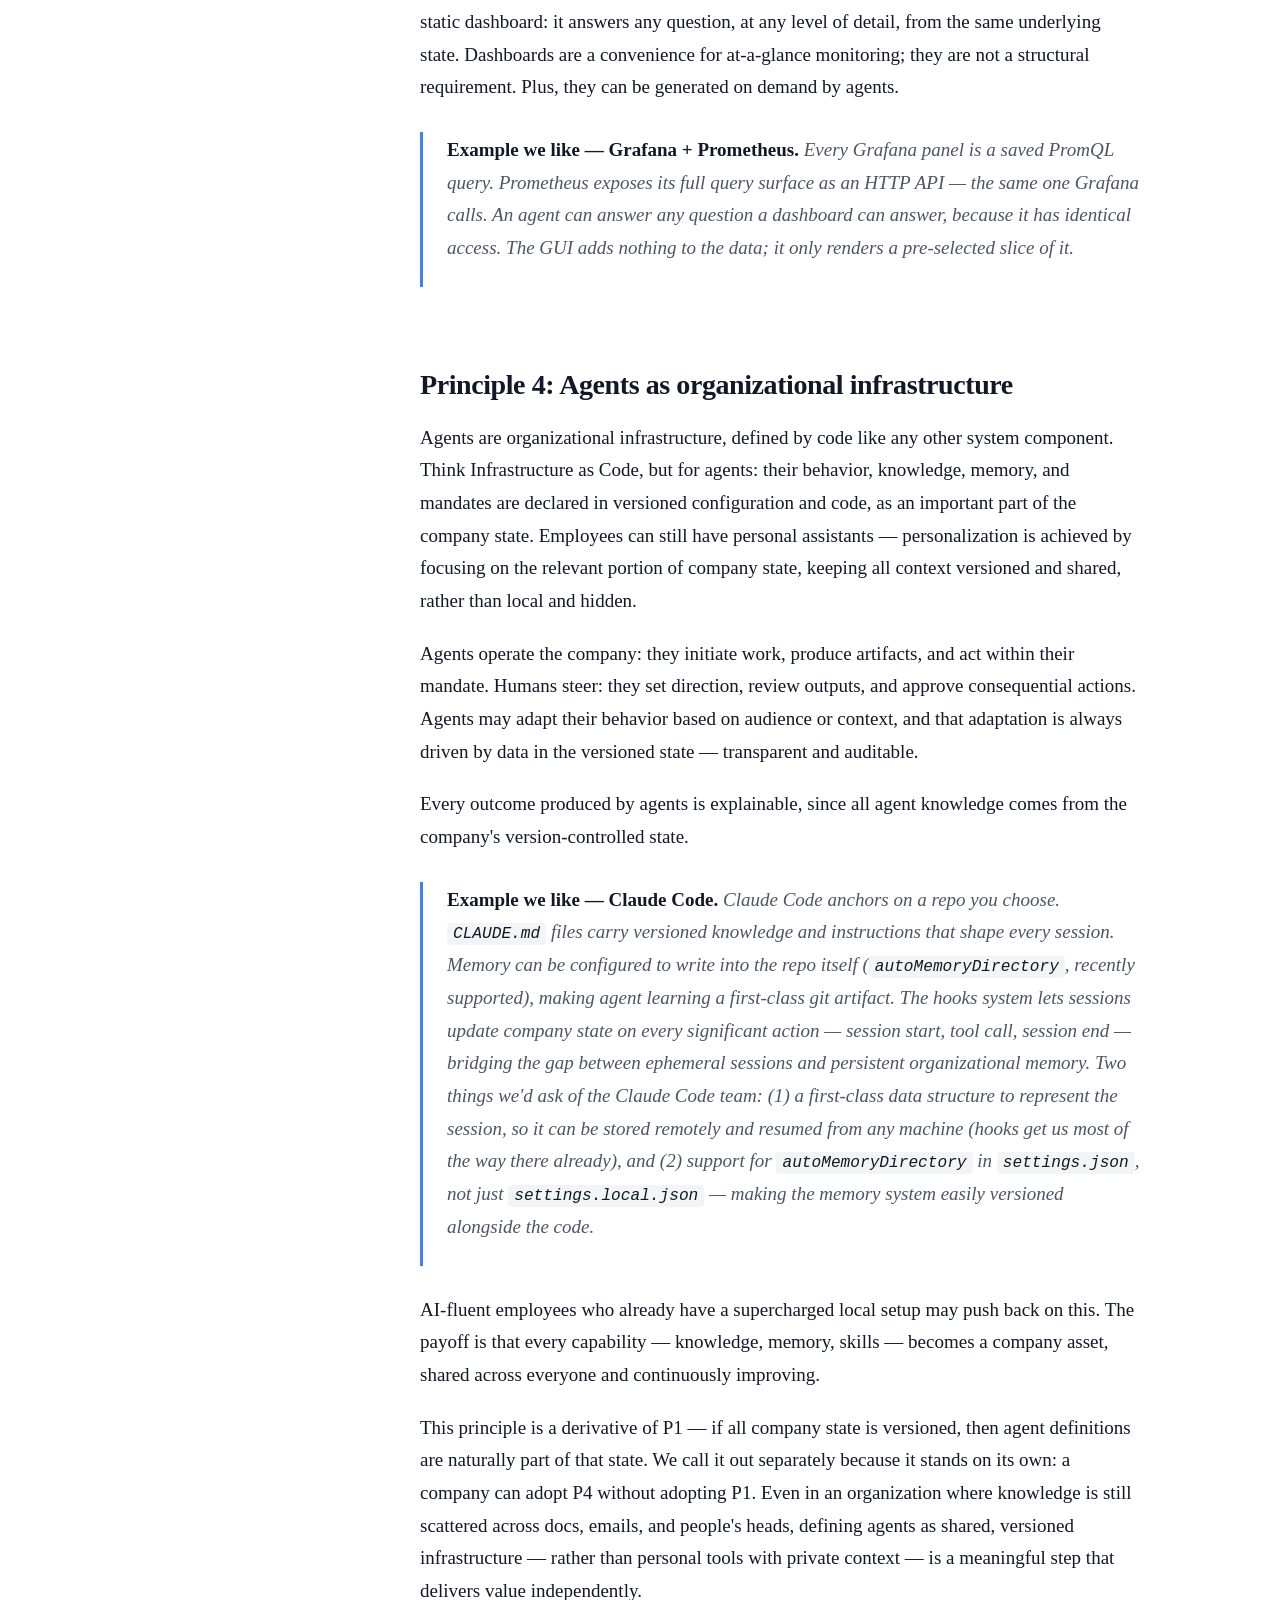
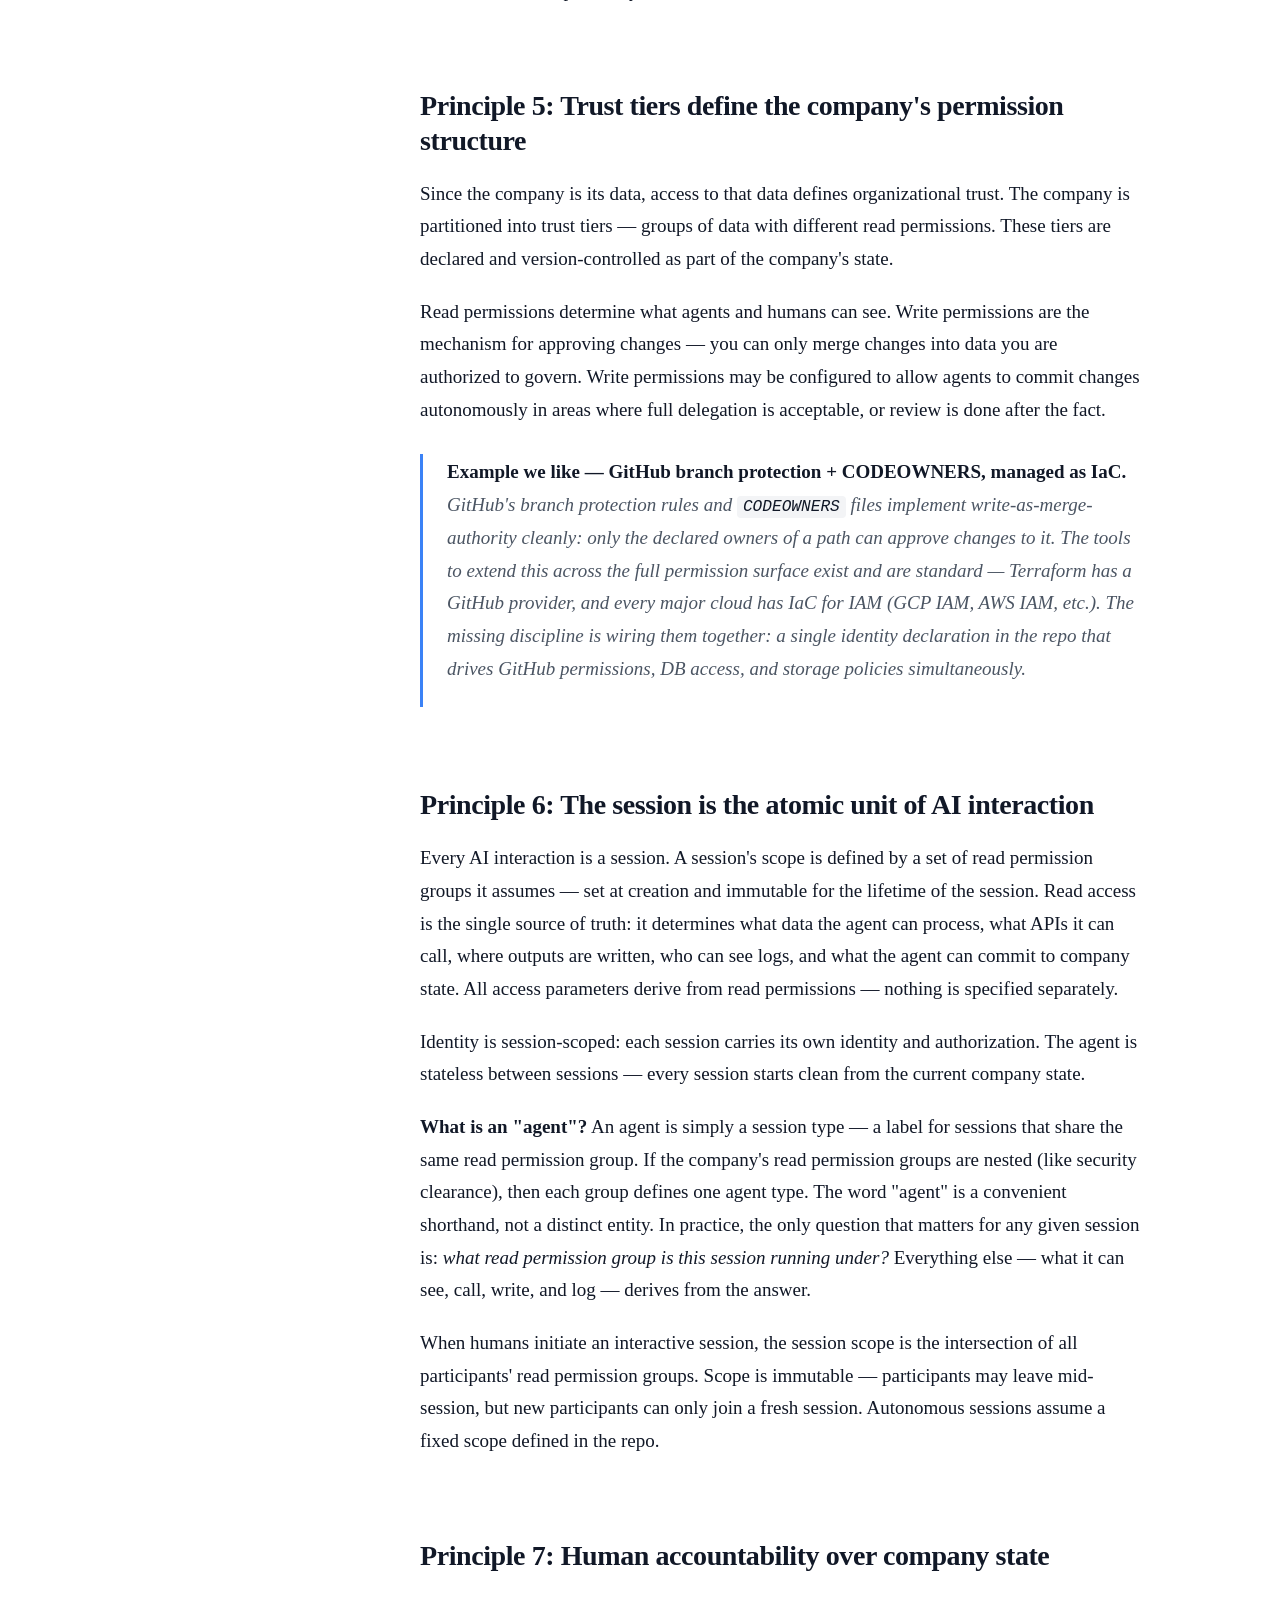
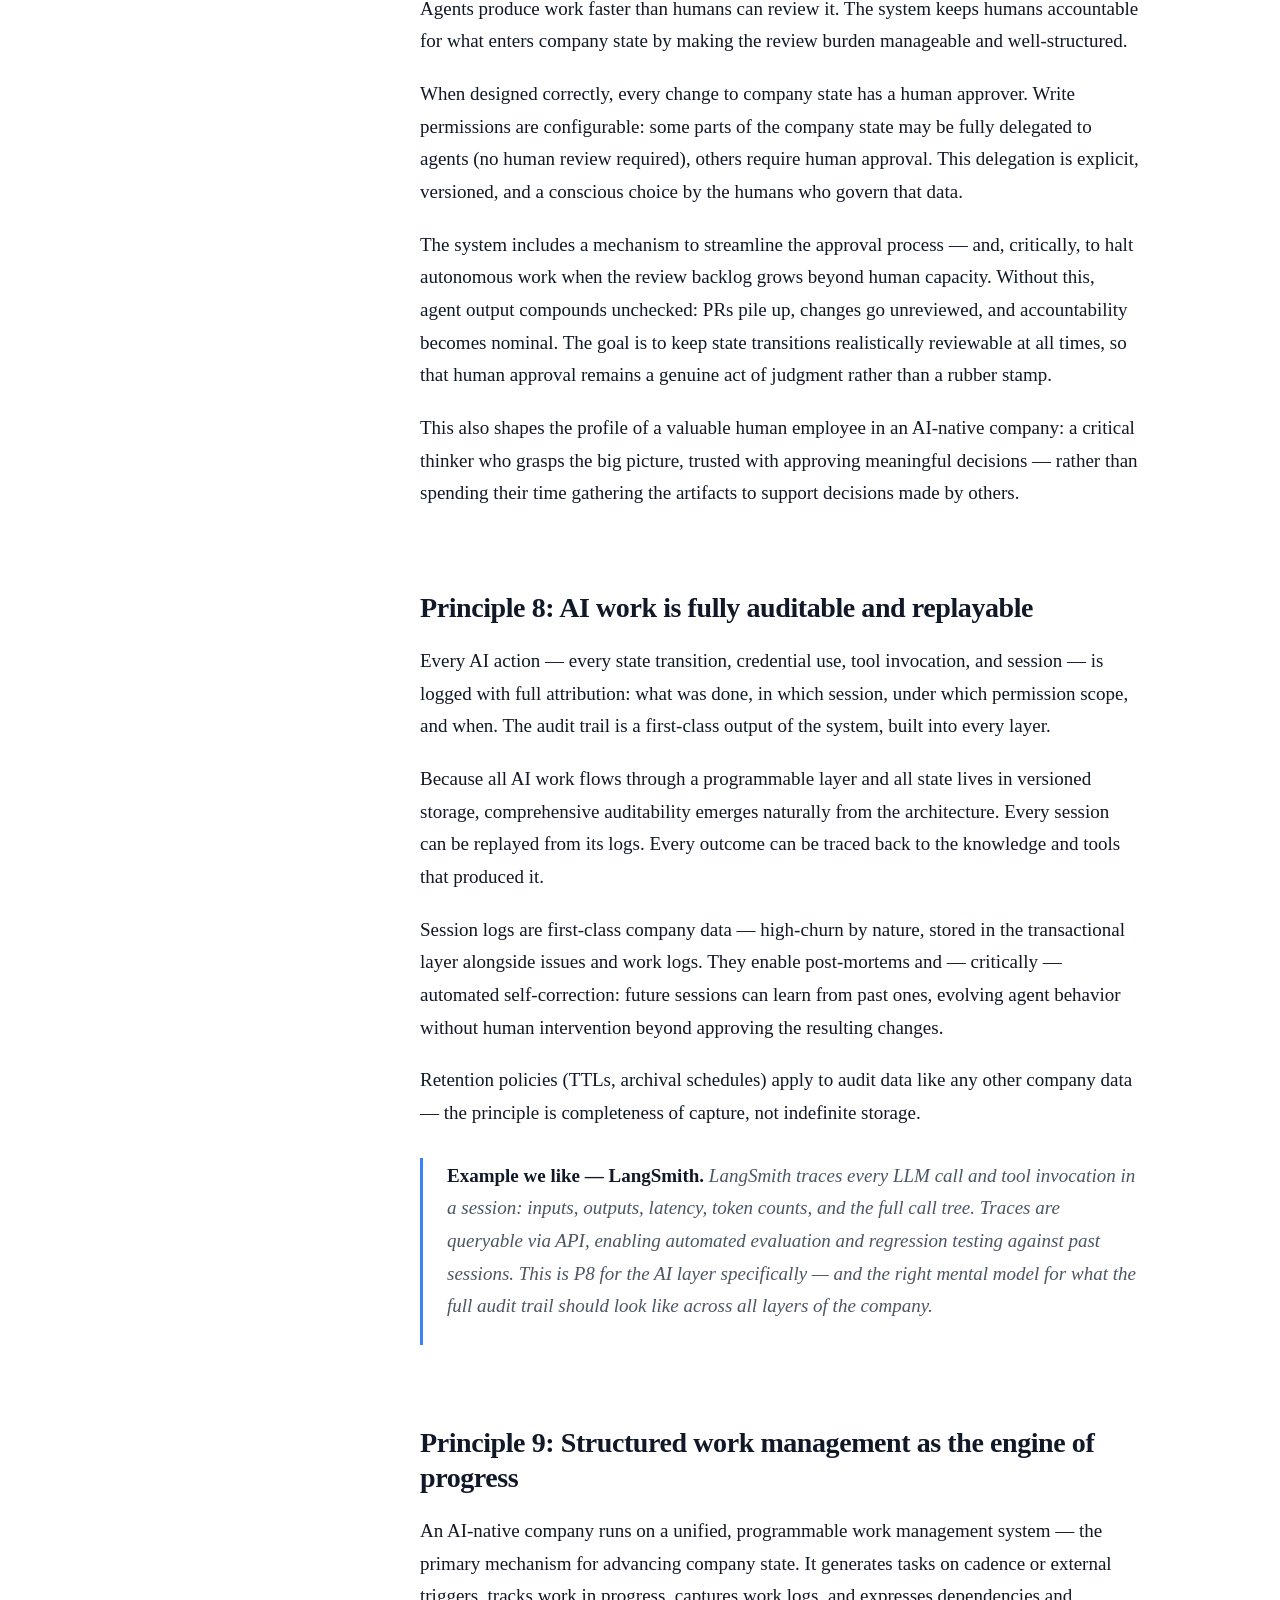
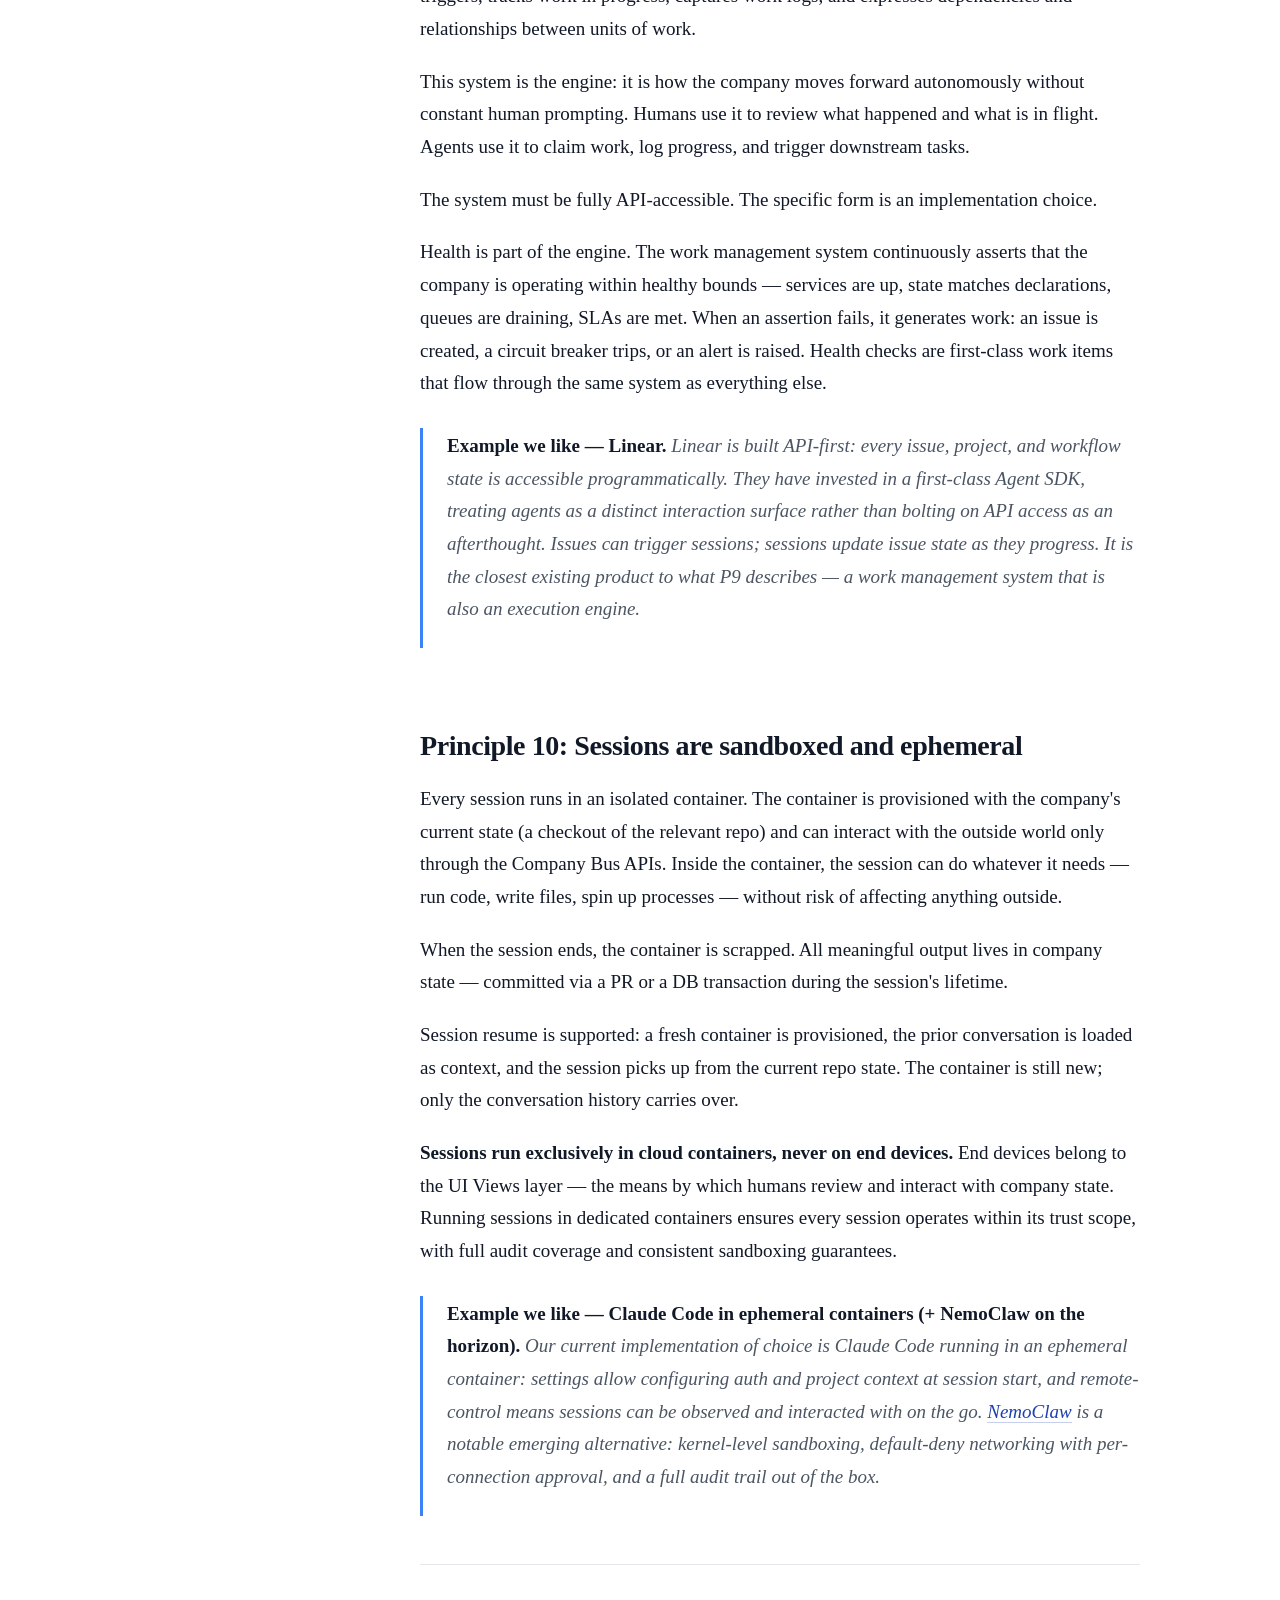
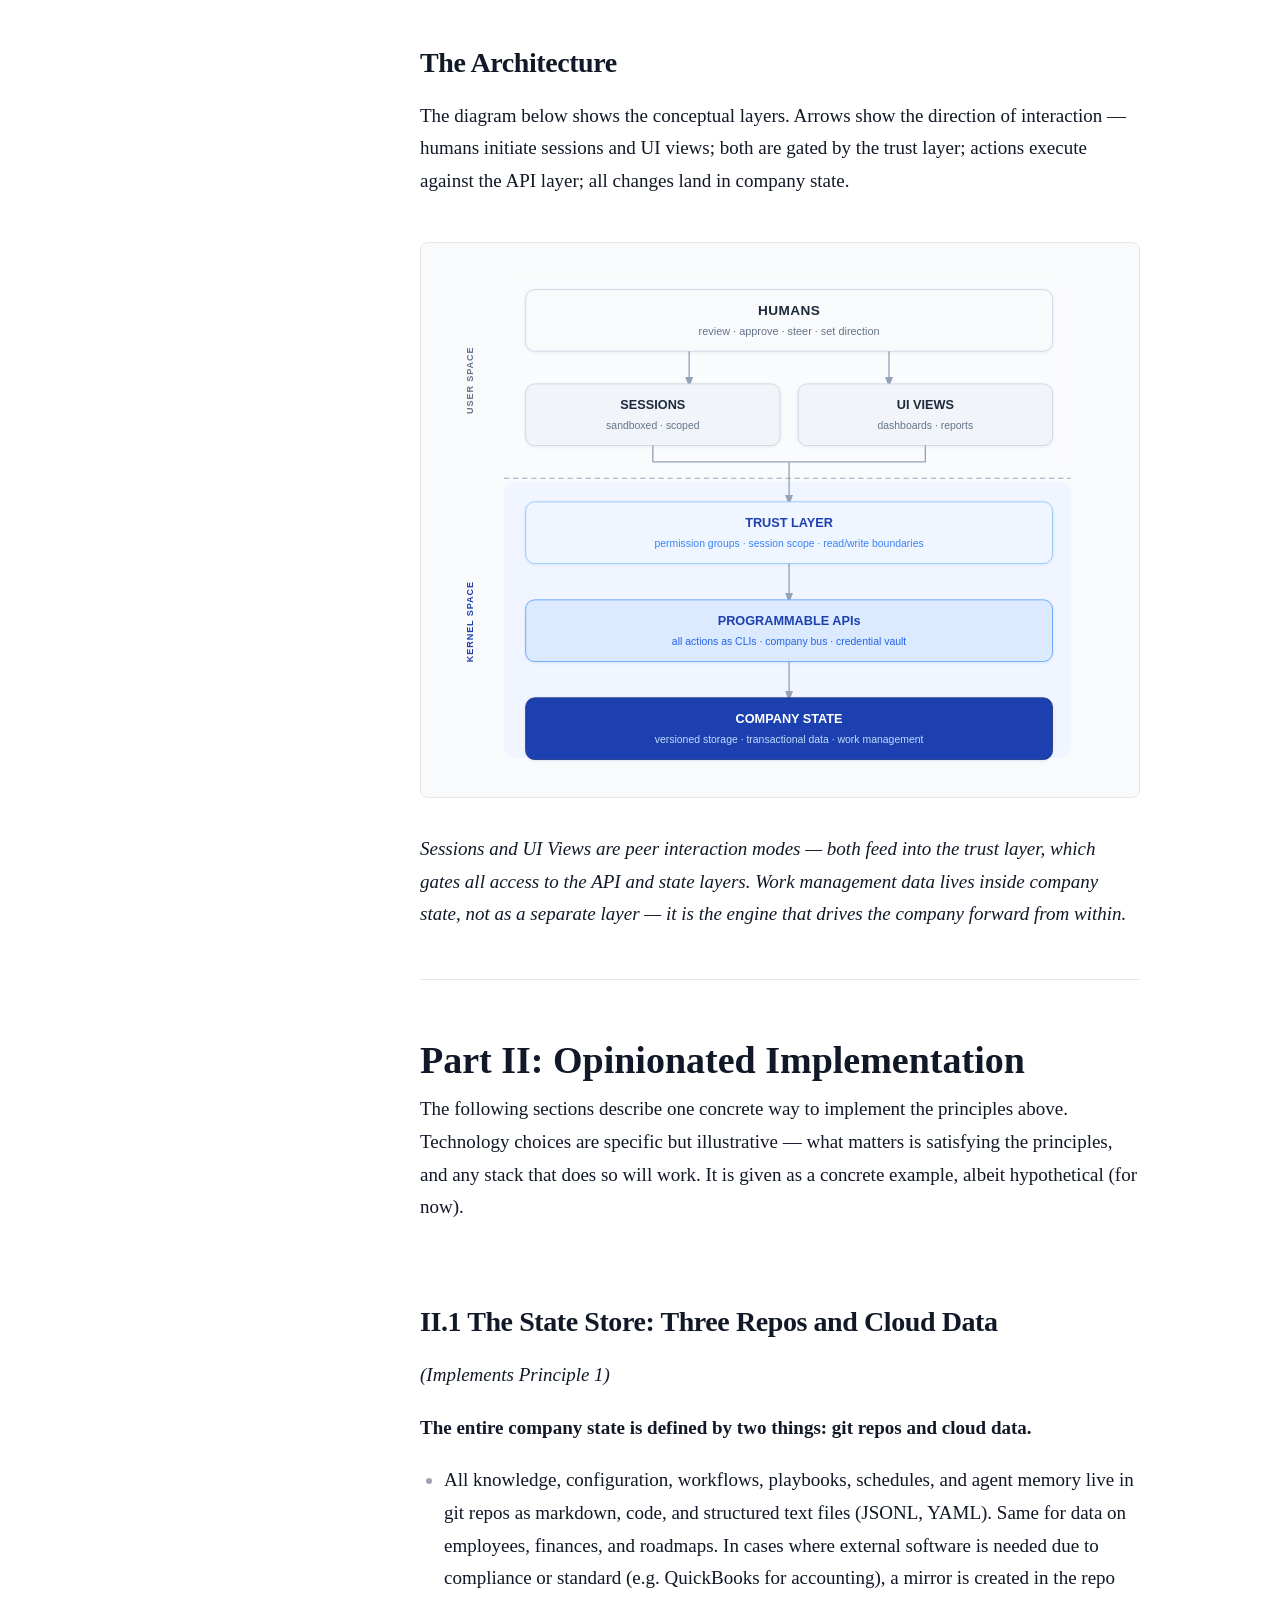
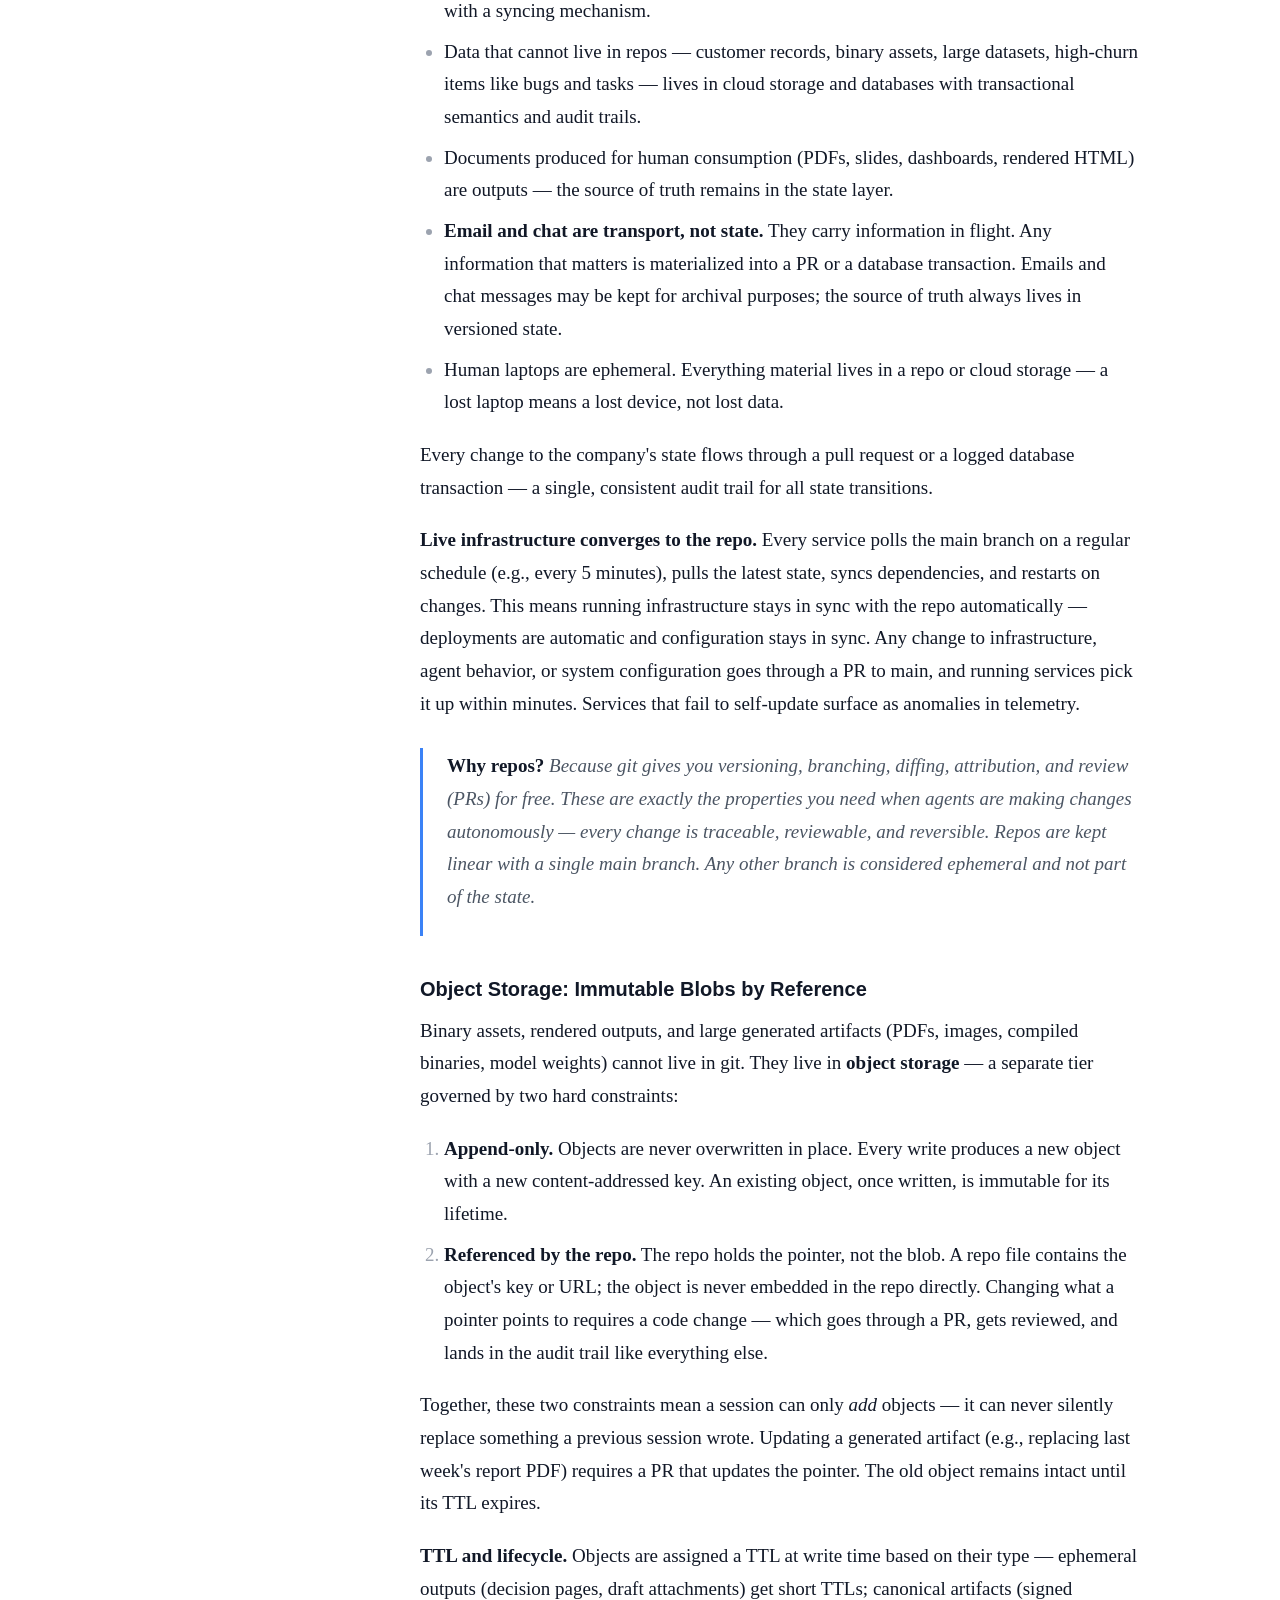
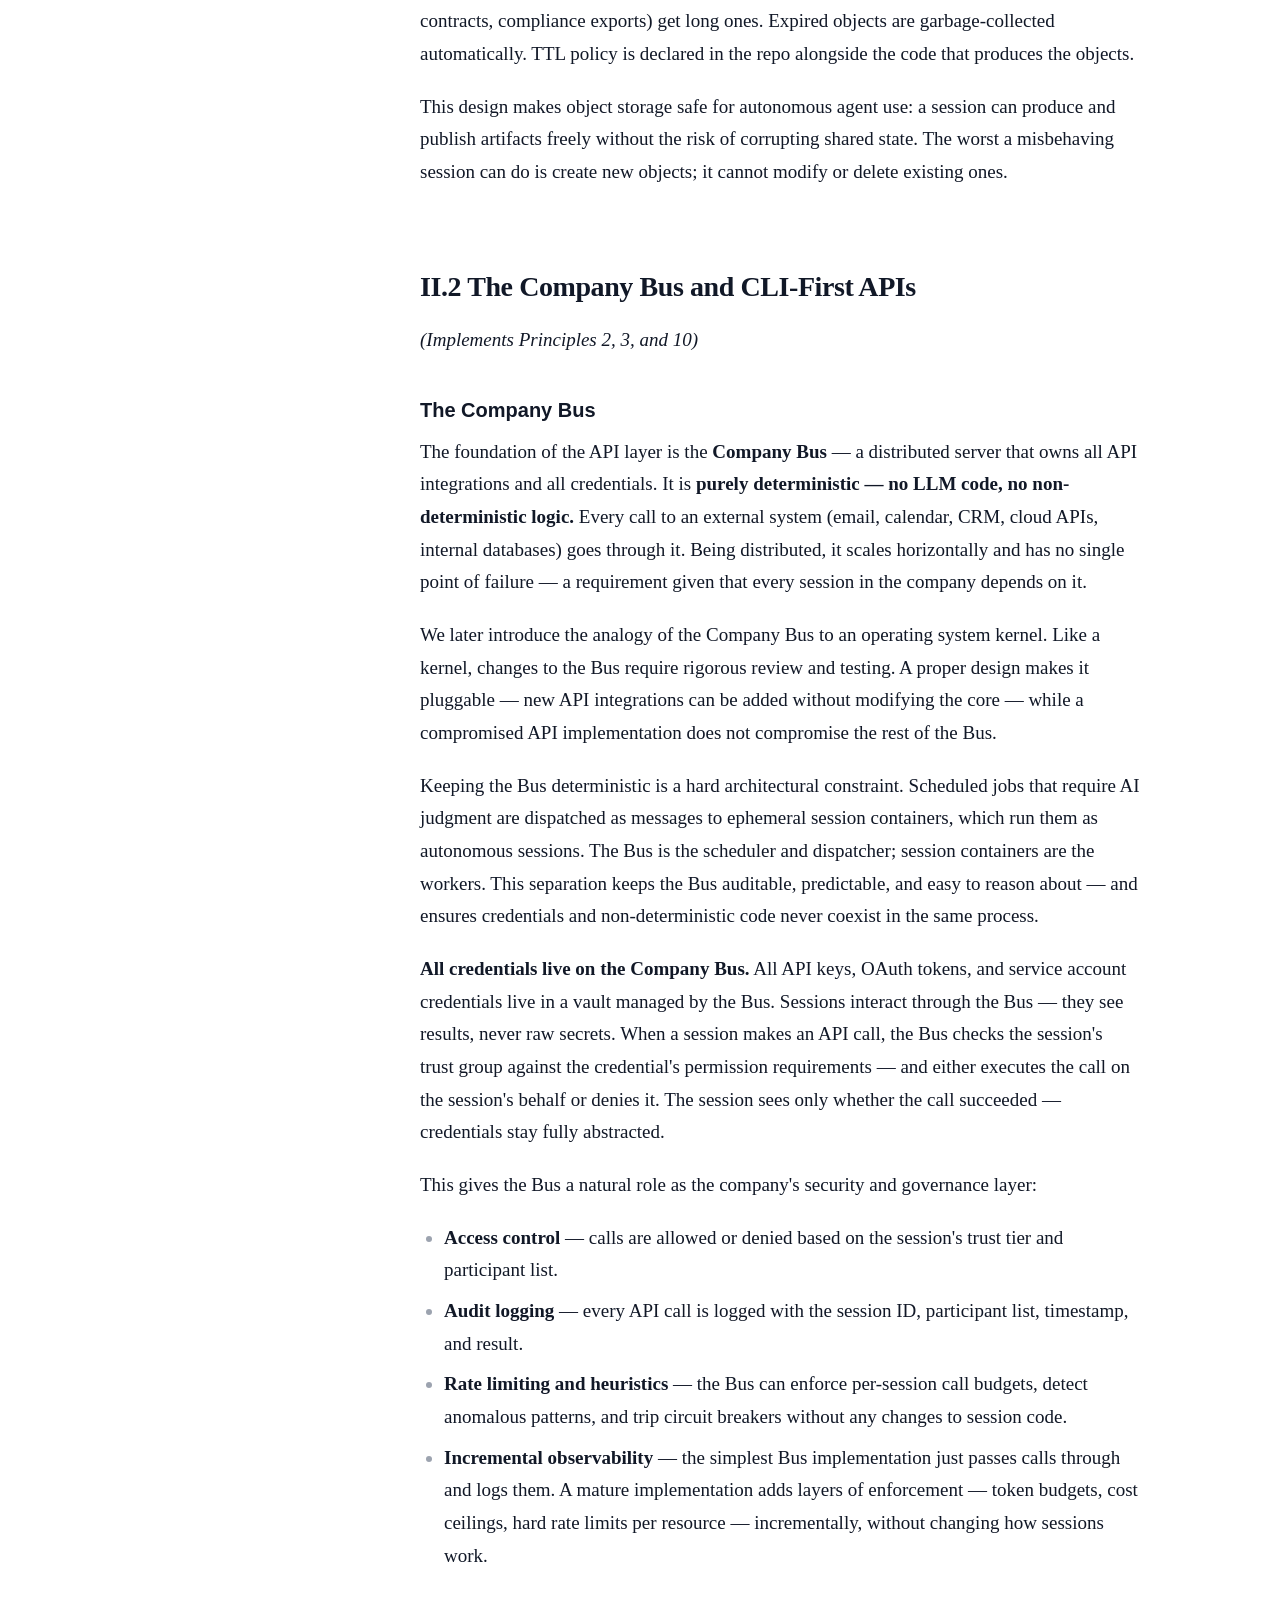
==== commit b2c1bf78: "docs: update blueprint" ====
--- a/docs/blueprint/index.html
+++ b/docs/blueprint/index.html
@@ -80,7 +80,8 @@
             </div>
 
             <a href="#the-ai-native-company-blueprint" class="toc-link">The AI-Native Company Blueprint</a>
-            <a href="#tldr--executive-summary" class="toc-link toc-sub">TL;DR / Executive Summary</a>
+            <a href="#tldr" class="toc-link toc-sub">TL;DR</a>
+            <a href="#executive-summary" class="toc-link toc-sub">Executive Summary</a>
             <a href="#what-this-is" class="toc-link toc-sub">What This Is</a>
             <div class="toc-divider"></div>
             <div class="toc-section-label">Part I — Principles</div>
@@ -176,14 +177,18 @@
                 <blockquote>
 <p><strong>Work in Progress</strong> — This is an early draft shared for feedback. Comments and discussion welcome via <a href="https://github.com/BeanOS-ai/BeanOS-MindShare/issues">GitHub Issues</a> or <a href="https://www.linkedin.com/in/giladpagi/">LinkedIn</a>.</p>
 </blockquote>
-<h2 id="tldr--executive-summary">TL;DR / Executive Summary</h2>
-<p>A set of principles and an implementation walkthrough for building an AI-native company from the ground up — freeing humans to review work, steer, and make decisions rather than running low-level actions. The core principles: the company is defined by its version-controlled data and code; all company systems expose an API; a unified deterministic layer (the Company Bus / Company Kernel) mediates all API access, permission control, security, and audit logging; sandboxed AI sessions call through this layer for any action with side effects; and a task management mechanism progresses the company forward while halting when the human review backlog grows too large.</p>
+<h2 id="tldr">TL;DR</h2>
+<p>OpenClaw for businesses.</p>
+<h2 id="executive-summary">Executive Summary</h2>
+<p>Every company can benefit from AI — regardless of its size or industry. AI is essentially <em>intelligence as a service</em>: on-demand cognitive work that was previously only available by hiring humans. Software companies are naturally going all-in, and those doing it right are reaping massive performance gains — engineers shipping 10x more code, entire workflows running autonomously, teams of five delivering what used to require fifty.</p>
+<p>But software companies already live in code, APIs, and version control — the natural habitat of AI agents. <strong>How do we bring these patterns to everyone else?</strong> To doctors' clinics managing patient scheduling and insurance claims. To retail stores optimizing inventory and vendor relationships. To car dealerships coordinating sales, financing, and service. To manufacturing plants running quality control, supply chain logistics, and compliance reporting.</p>
+<p>This document presents a set of principles and an implementation walkthrough for building an AI-native company from the ground up — borrowing the patterns that are working in software engineering and generalizing them into an operating model for any business. The core idea: the company is defined by its version-controlled data and code; systems expose an API; a unified deterministic layer (the Company Bus / Company Kernel) mediates all API access, permission control, security, and audit logging; sandboxed AI sessions call through this layer for any action with side effects; and a task management mechanism progresses the company forward while halting when the human review backlog grows too large.</p>
 <p>For technical readers: this operating model gives rise to the company as an operating system. The company has a kernel for all privileged APIs, creating an elegant separation of kernel-space vs. user-space actions. AI sessions are user-space sandboxed processes sending system calls to the company kernel for any action that affects the company.</p>
 <blockquote>
-<p><em>Note: This text reflects the author's perspective, informed by experience and early results. Implementing AI in business settings is still new and evolving, and must be approached with humility and a commitment to continuous learning.</em></p>
+<p><em>Note: This text reflects the author's perspective, informed by experience and early, very promising, results. Implementing AI in business settings is still new and evolving, and must be approached with humility and a commitment to continuous learning.</em></p>
 </blockquote>
 <h2 id="what-this-is">What This Is</h2>
-<p>This document describes an operating model for a company where AI agents do the work and humans make decisions and steer. You can think of it as OpenClaw strategy for an AI-Native business, going beyond just assisting employees.</p>
+<p>This document describes an operating model for a company where AI agents do the work and humans make decisions and steer. You can think of it as an OpenClaw strategy for an AI-native business, going beyond just assisting employees.</p>
 <blockquote>
 <p><em>"Every company in the world today needs to have an OpenClaw strategy, an agentic system strategy. This is the new computer. This is as big of a deal as HTML, as big of a deal as Linux."</em>
 — Jensen Huang, NVIDIA CEO, GTC 2026 (March 17, 2026)</p>
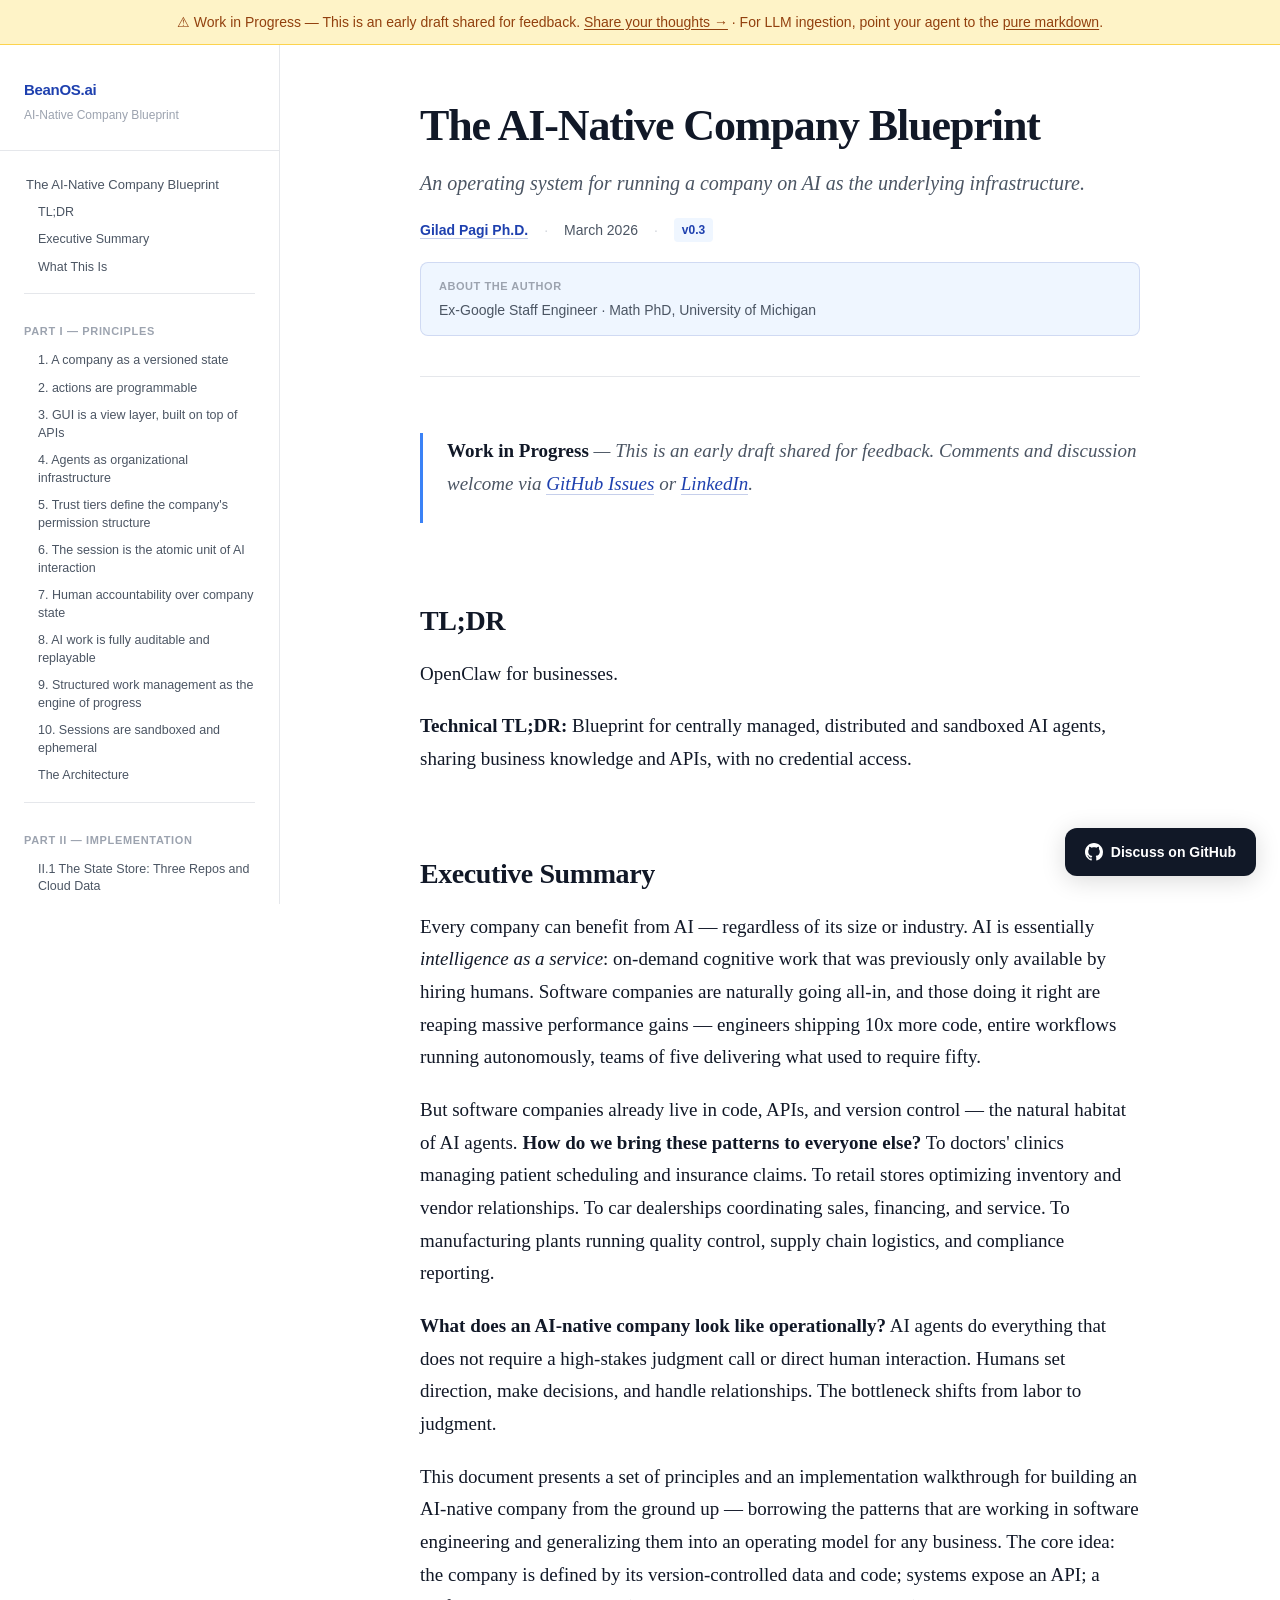
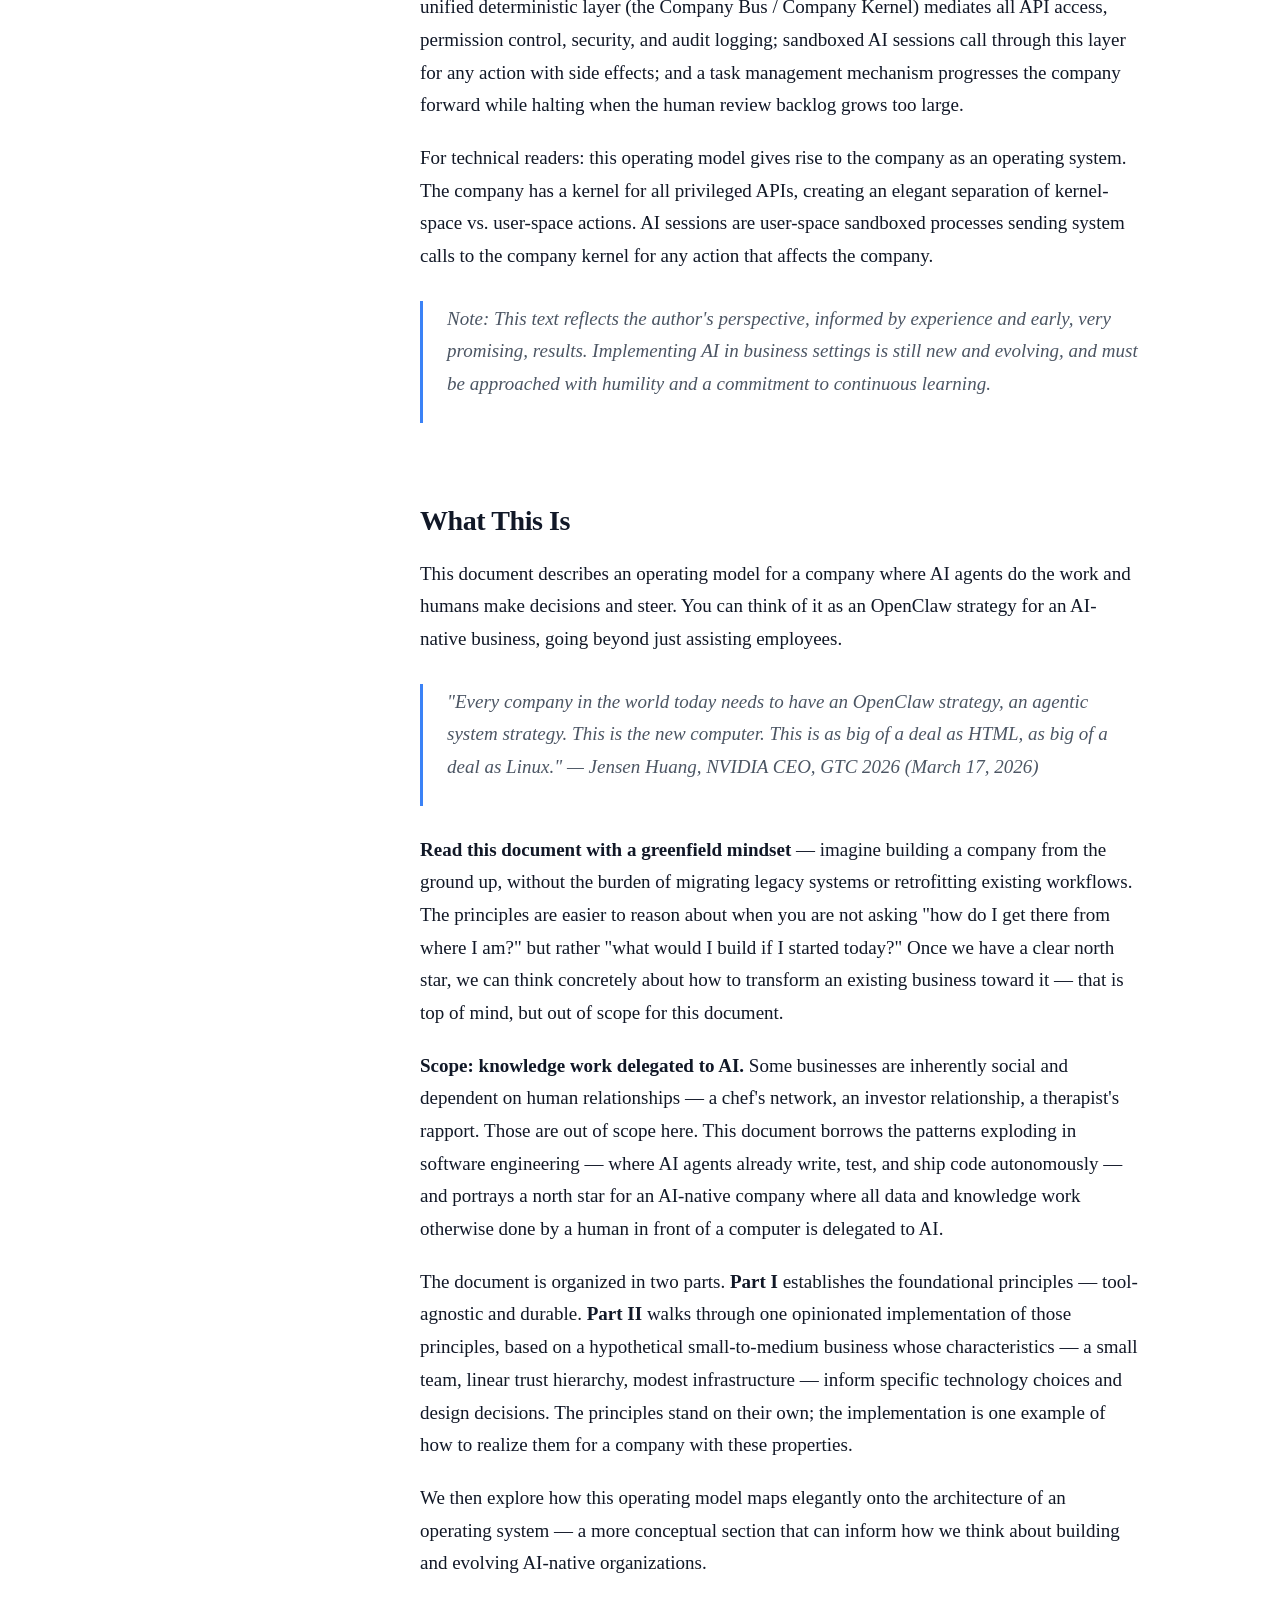
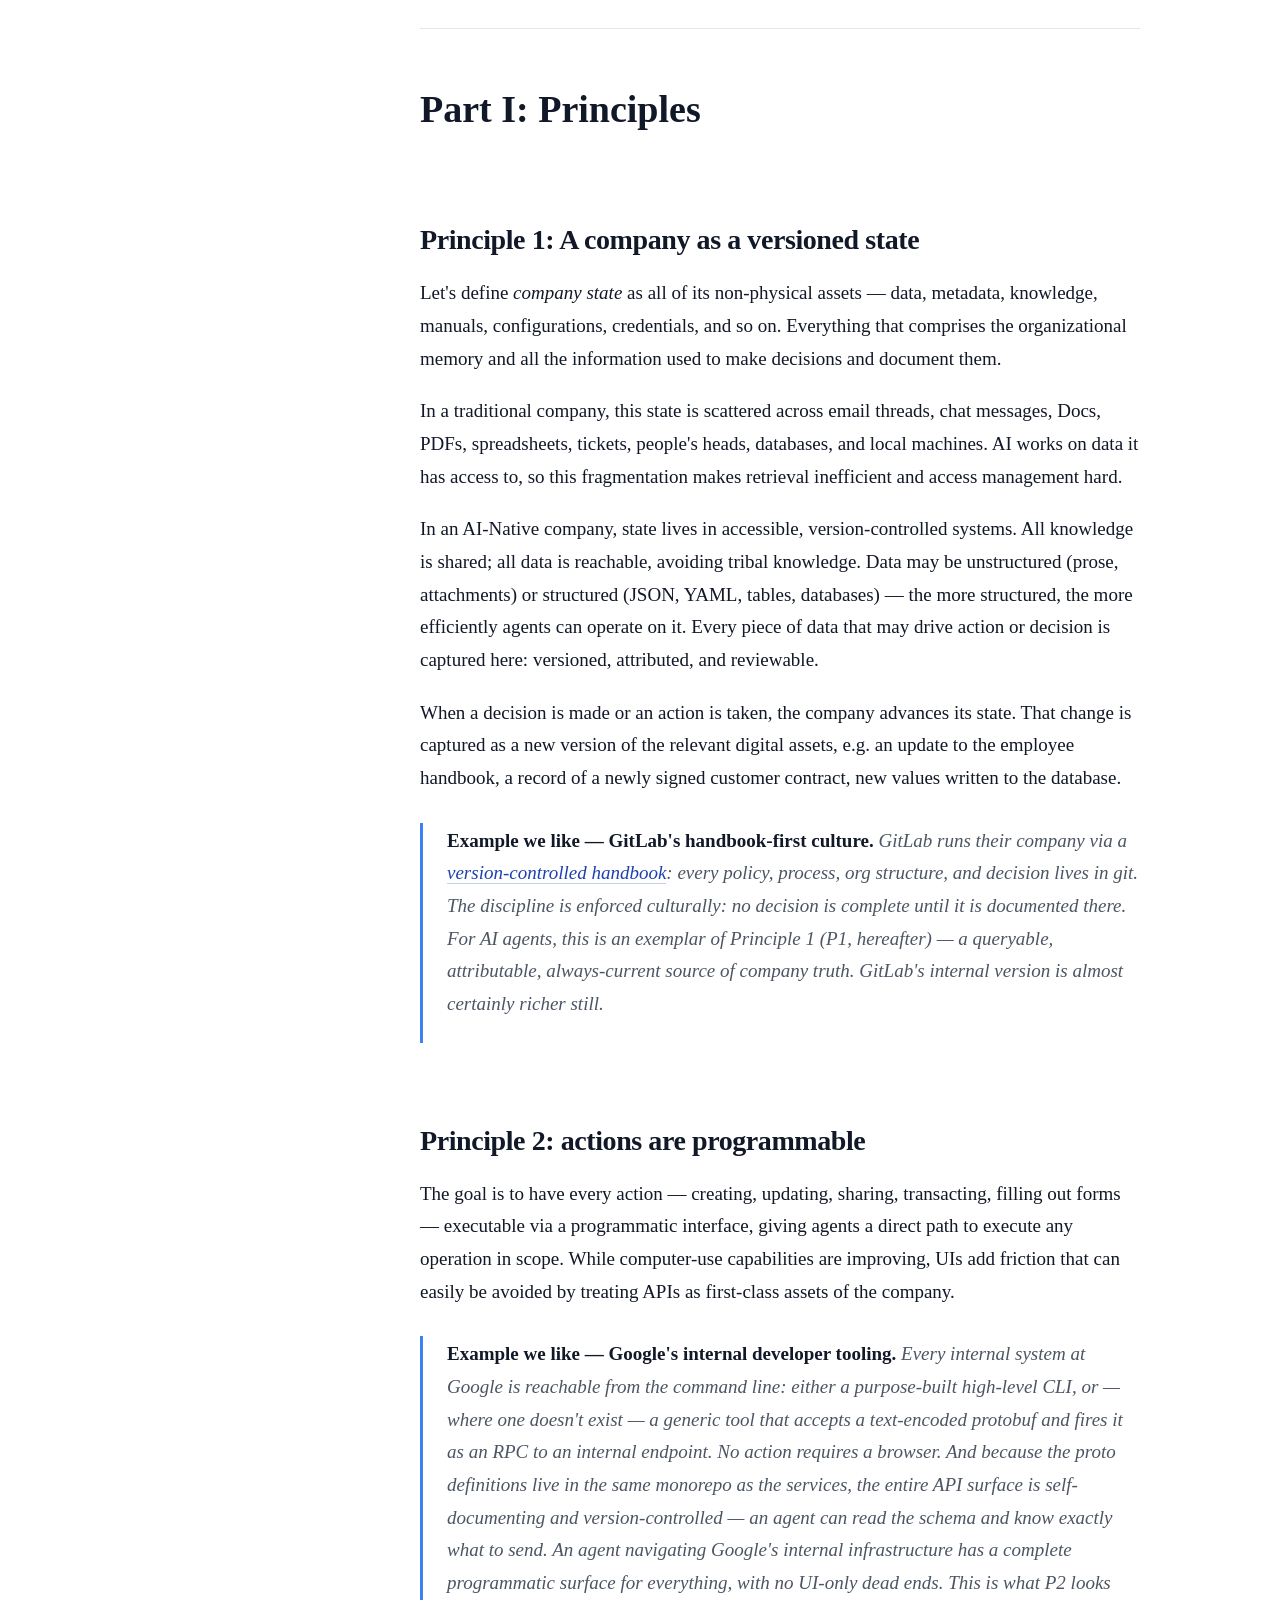
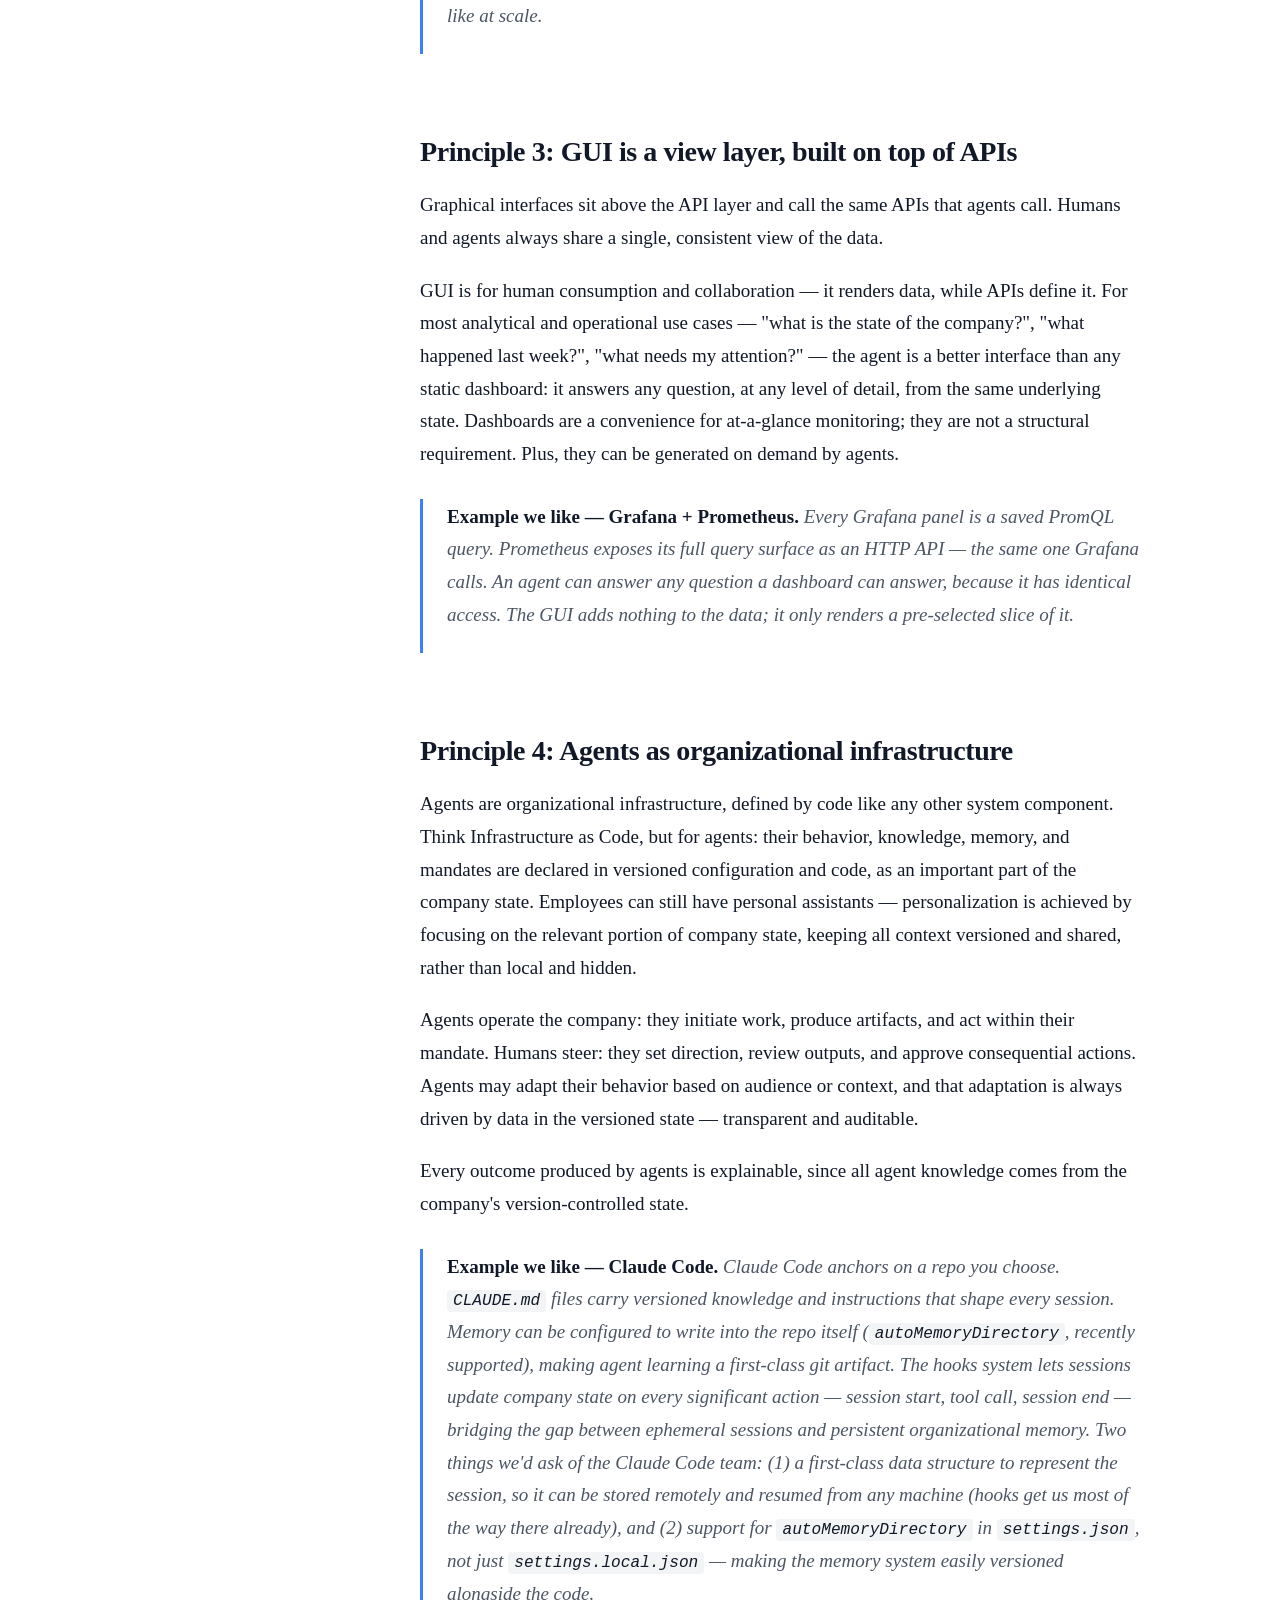
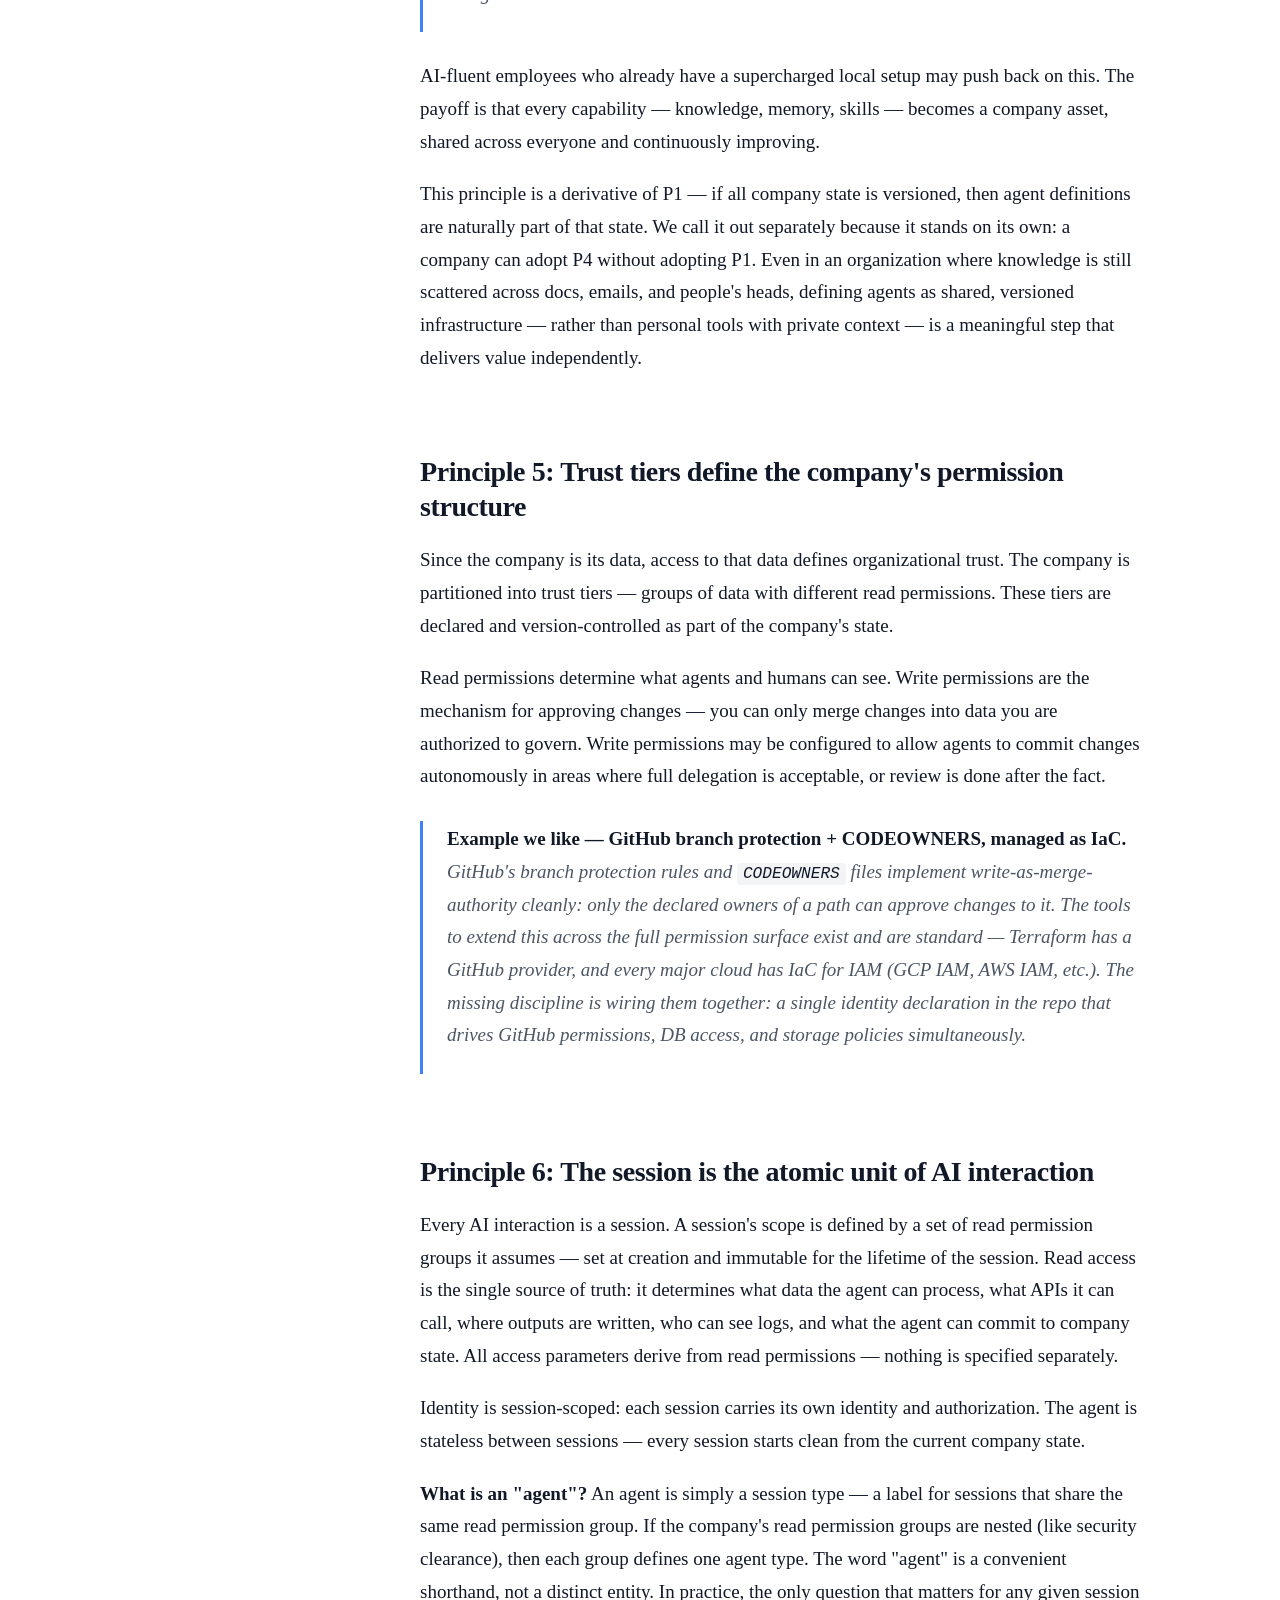
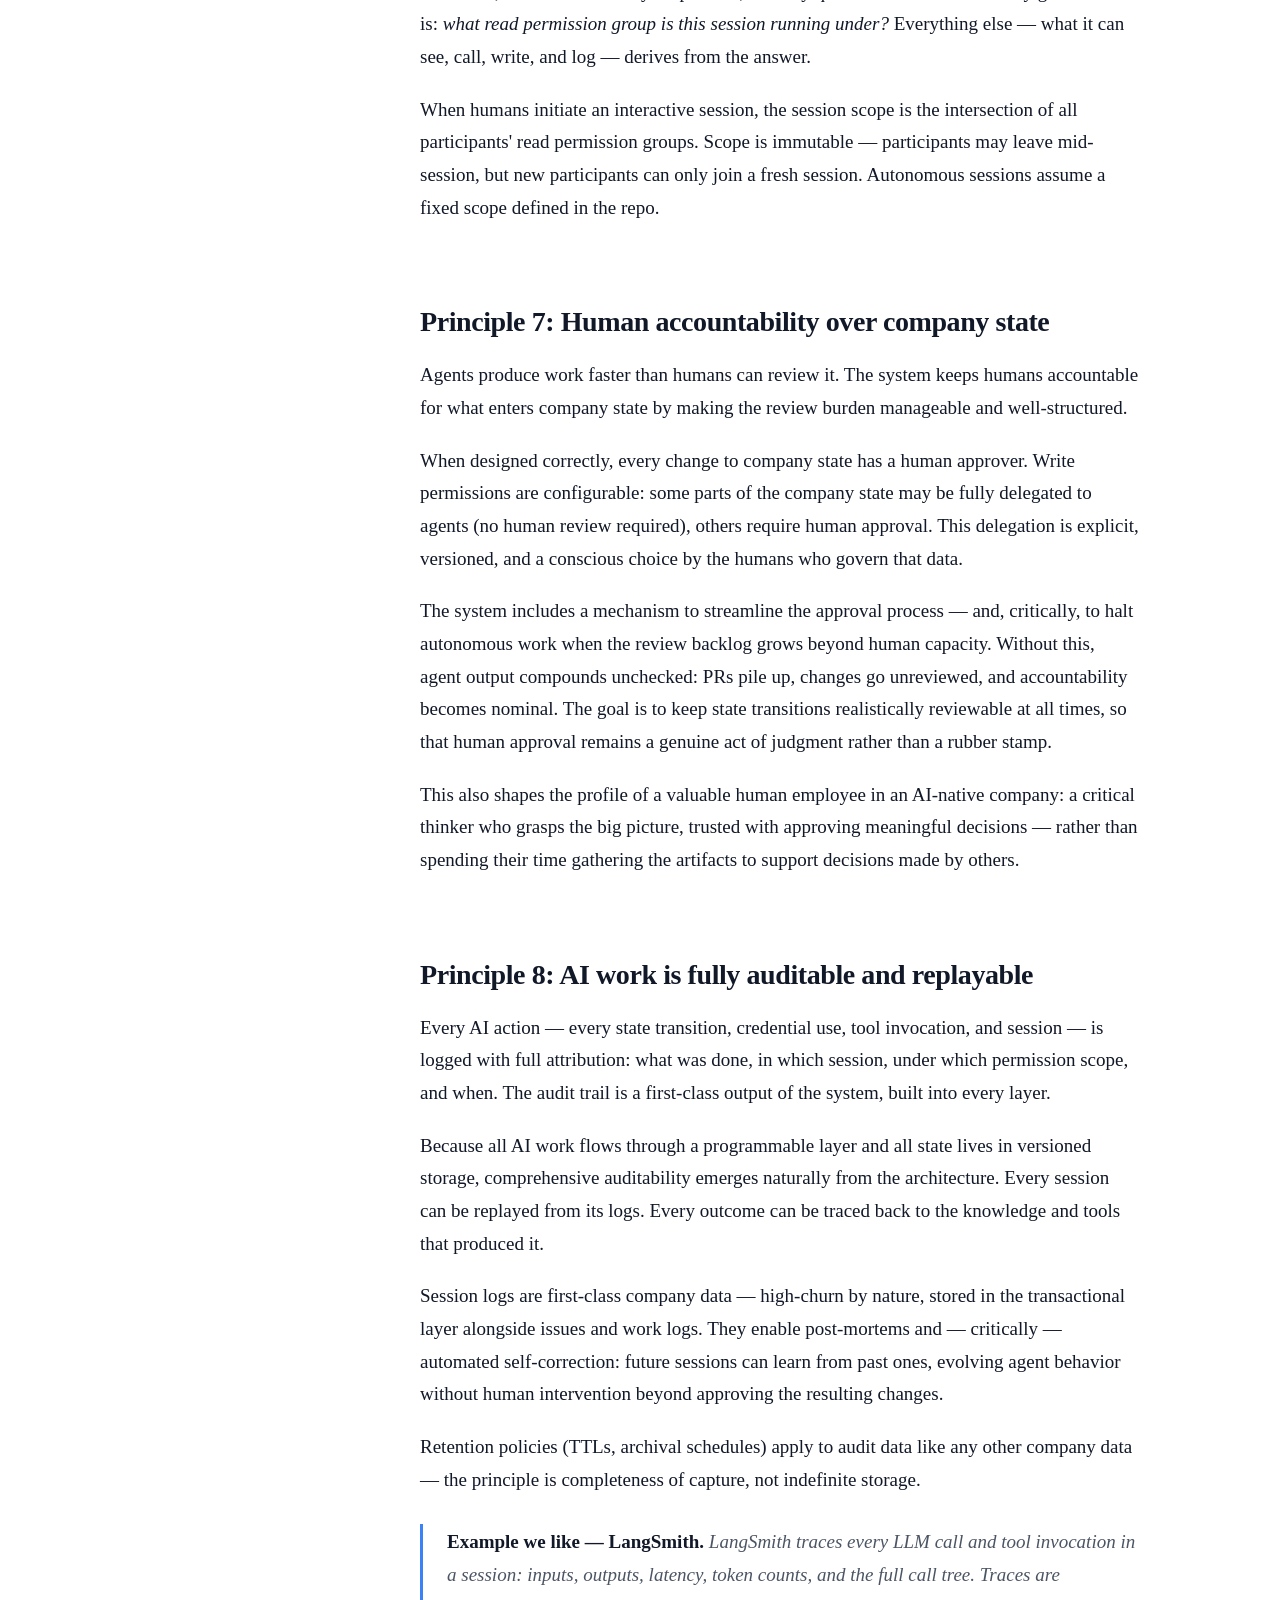
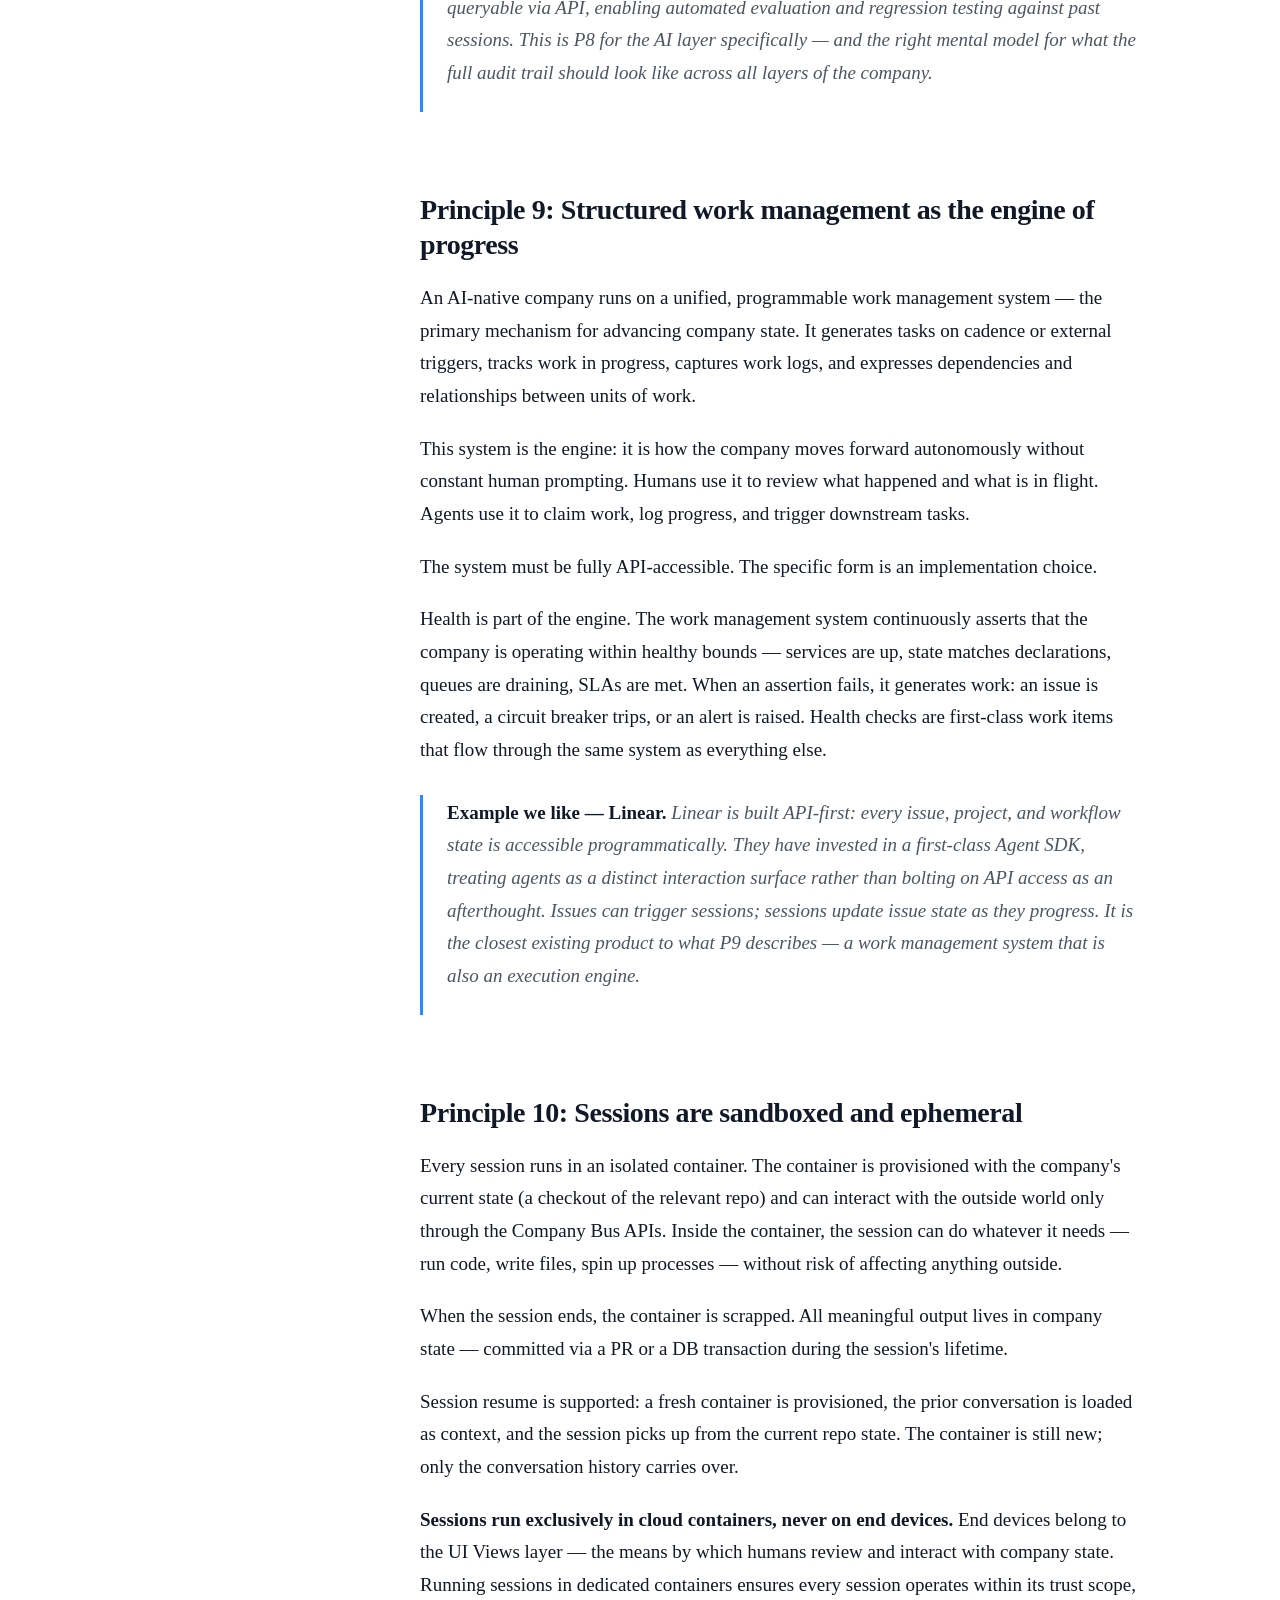
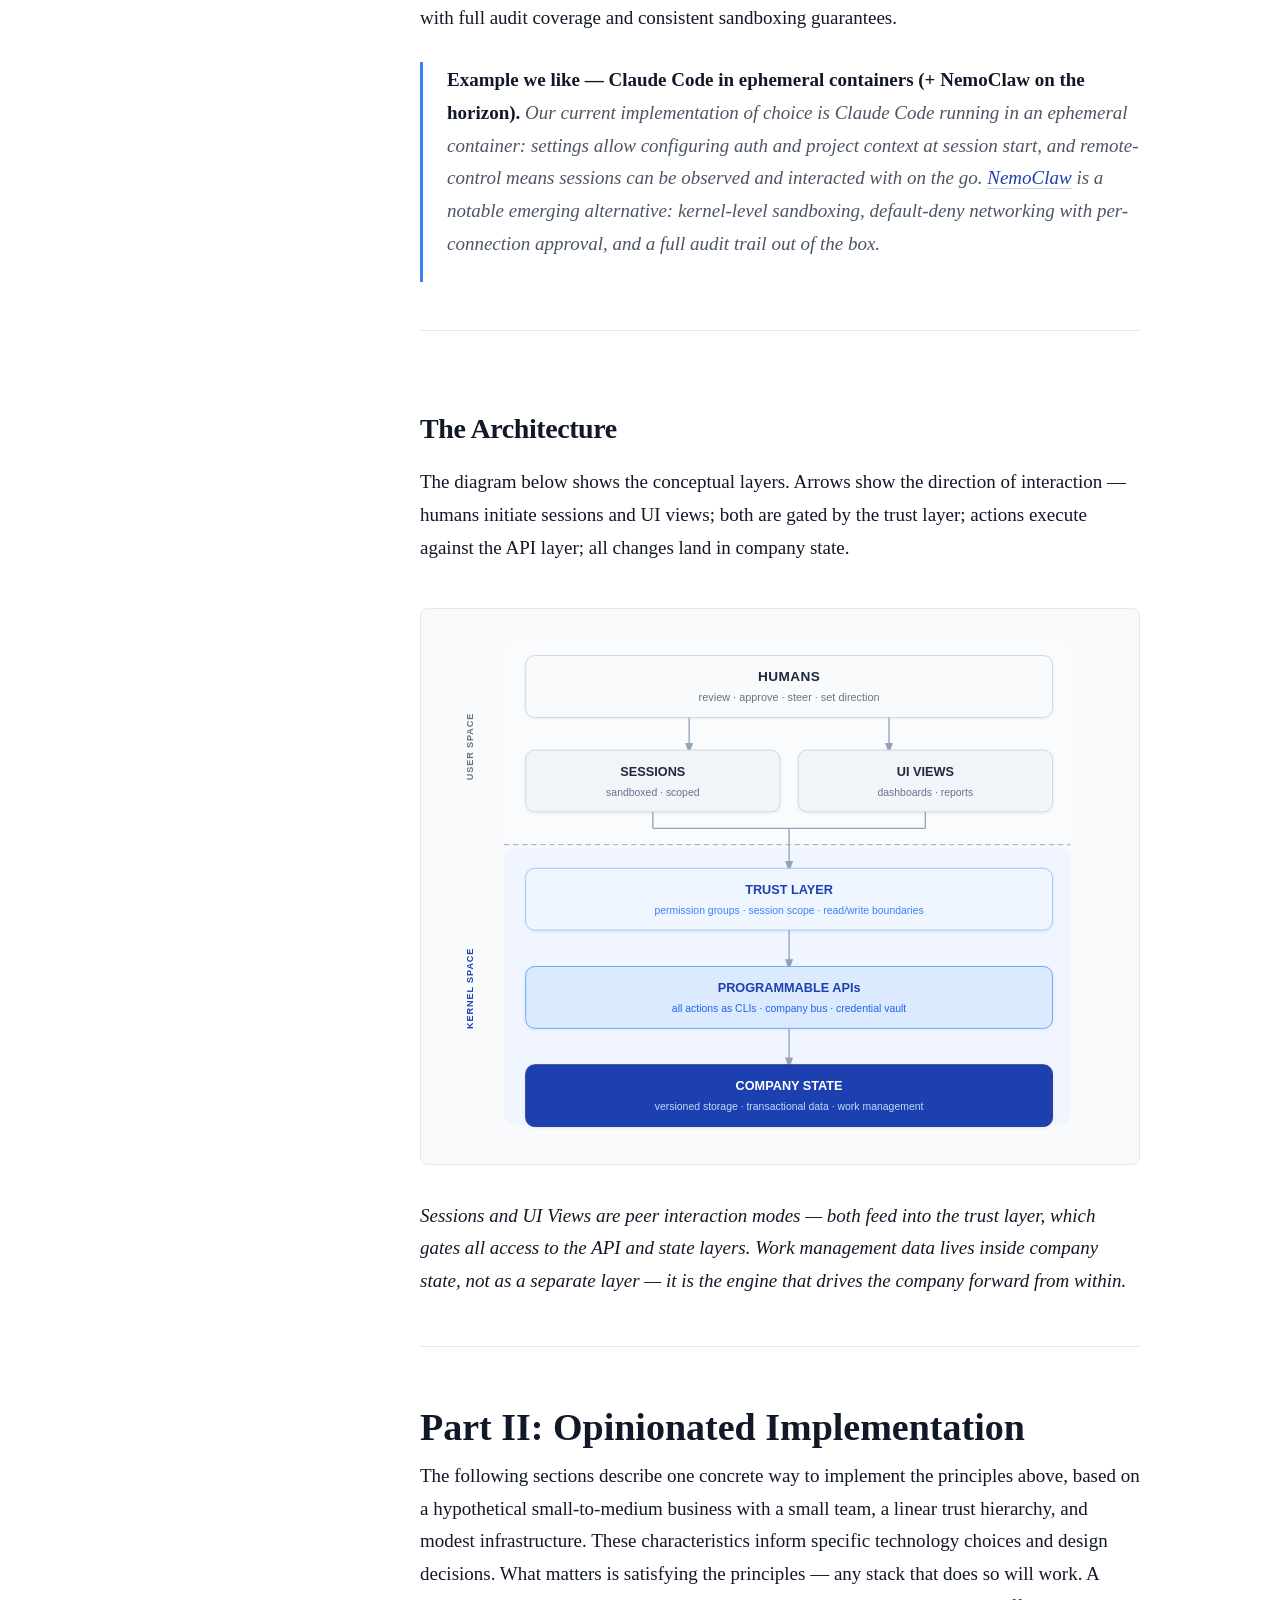
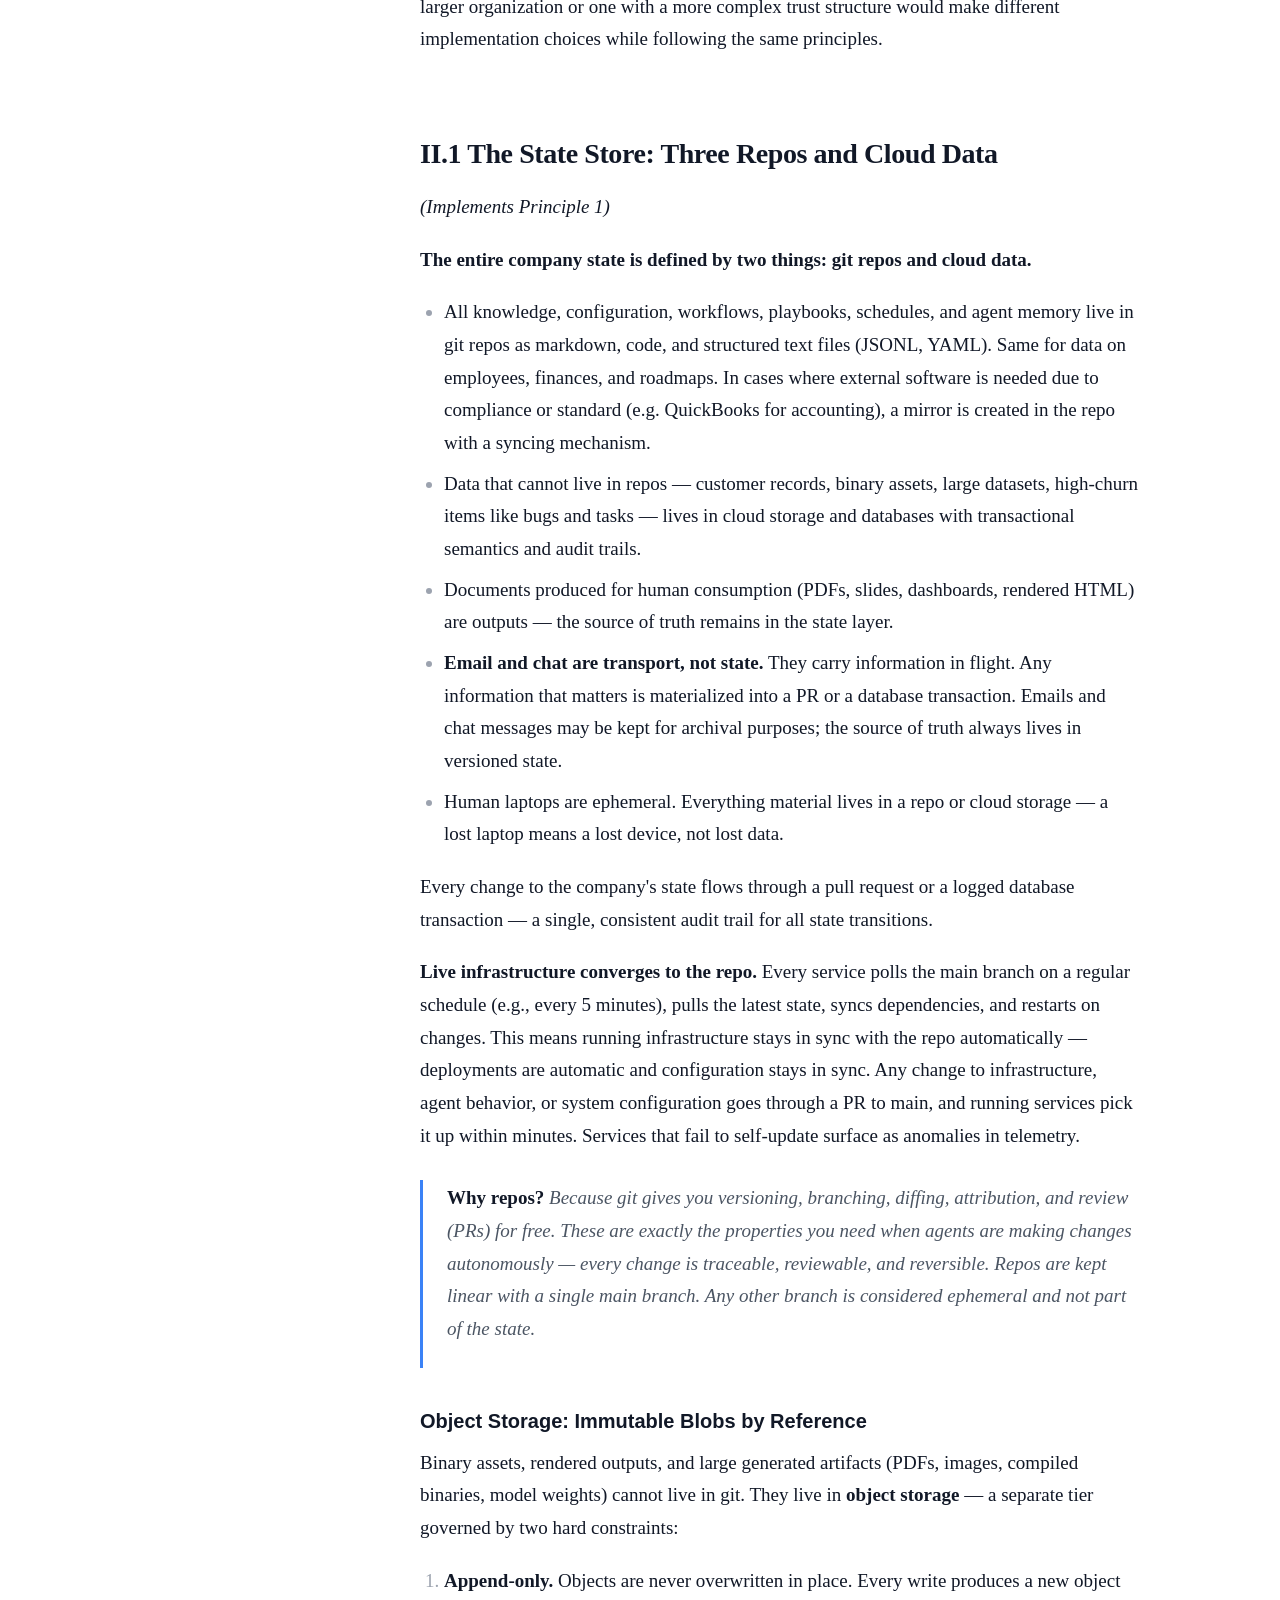
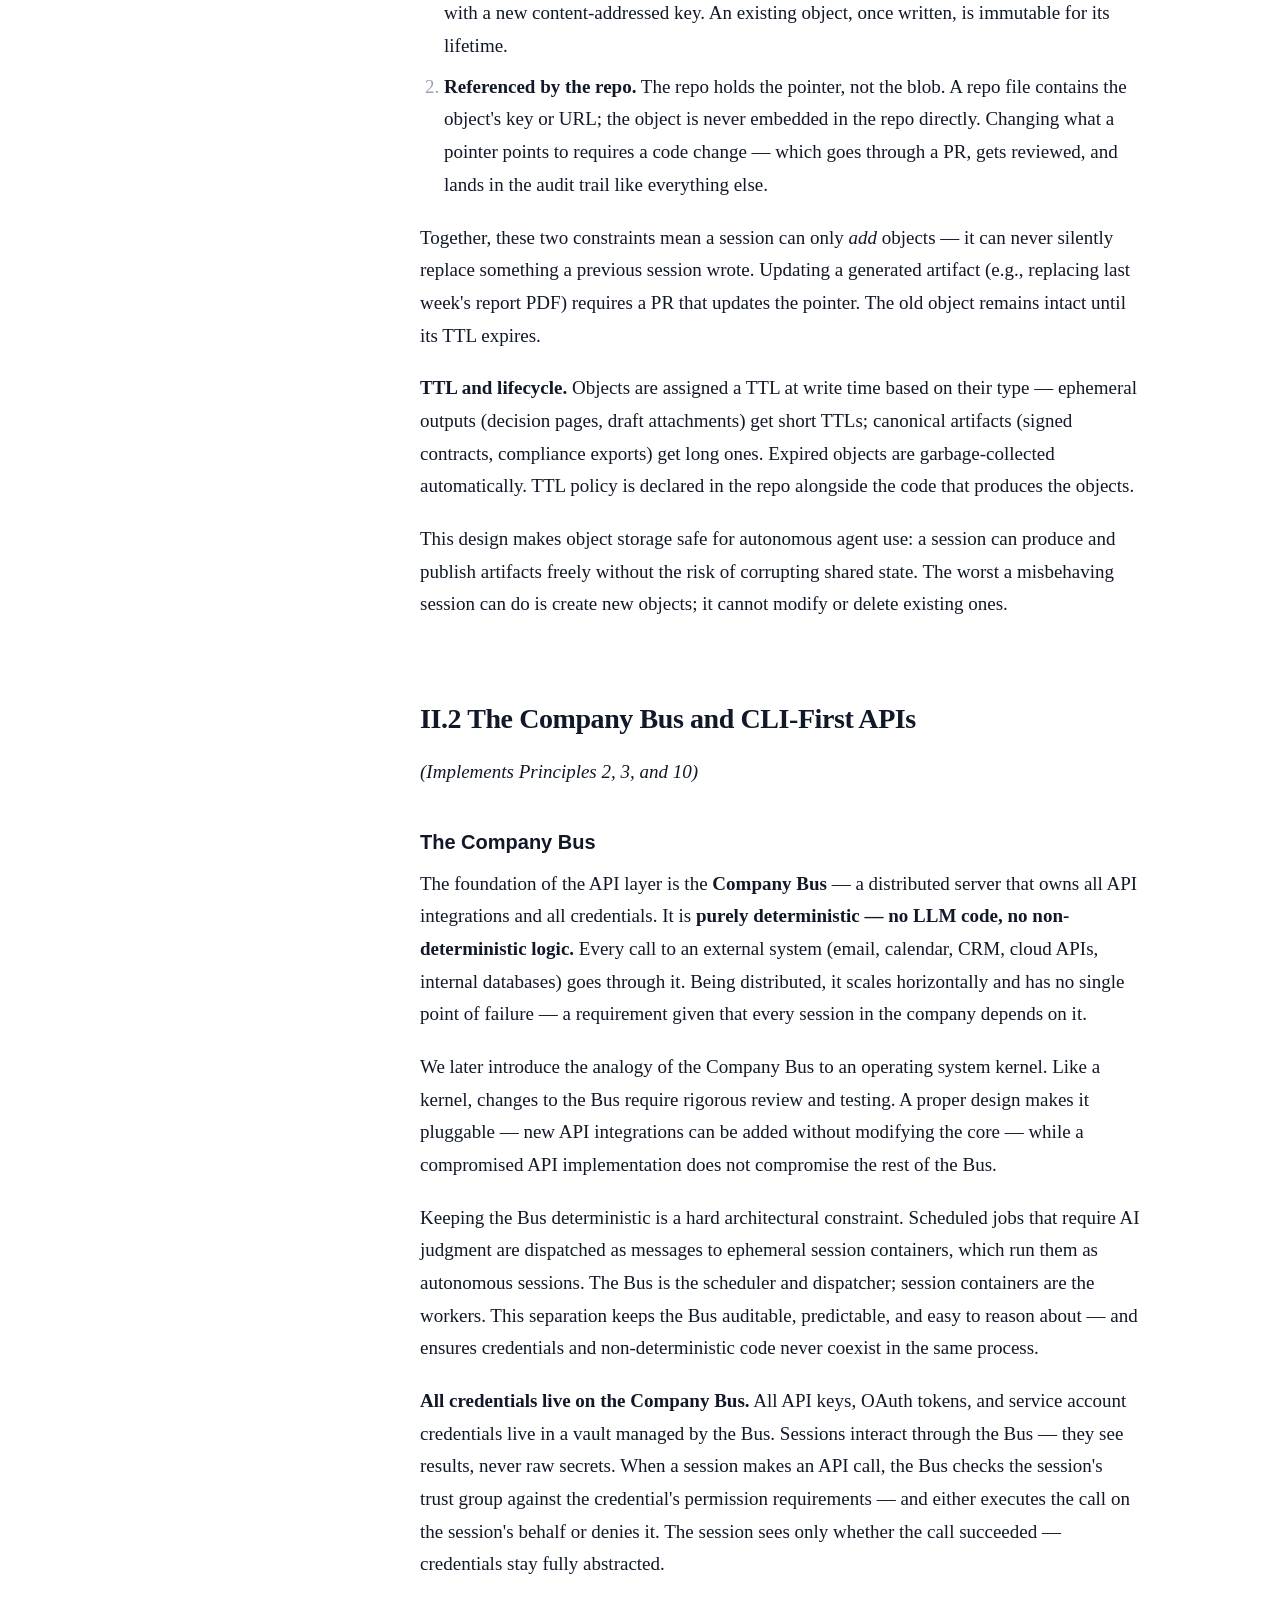
==== commit 332edc6c: "Update blueprint — add TL;DR, operational description, SMB framing Co-Authored-By: Claude Opus 4.6 (" ====
--- a/docs/blueprint/index.html
+++ b/docs/blueprint/index.html
@@ -179,9 +179,11 @@
 </blockquote>
 <h2 id="tldr">TL;DR</h2>
 <p>OpenClaw for businesses.</p>
+<p><strong>Technical TL;DR:</strong> Blueprint for centrally managed, distributed and sandboxed AI agents, sharing business knowledge and APIs, with no credential access.</p>
 <h2 id="executive-summary">Executive Summary</h2>
 <p>Every company can benefit from AI — regardless of its size or industry. AI is essentially <em>intelligence as a service</em>: on-demand cognitive work that was previously only available by hiring humans. Software companies are naturally going all-in, and those doing it right are reaping massive performance gains — engineers shipping 10x more code, entire workflows running autonomously, teams of five delivering what used to require fifty.</p>
 <p>But software companies already live in code, APIs, and version control — the natural habitat of AI agents. <strong>How do we bring these patterns to everyone else?</strong> To doctors' clinics managing patient scheduling and insurance claims. To retail stores optimizing inventory and vendor relationships. To car dealerships coordinating sales, financing, and service. To manufacturing plants running quality control, supply chain logistics, and compliance reporting.</p>
+<p><strong>What does an AI-native company look like operationally?</strong> AI agents do everything that does not require a high-stakes judgment call or direct human interaction. Humans set direction, make decisions, and handle relationships. The bottleneck shifts from labor to judgment.</p>
 <p>This document presents a set of principles and an implementation walkthrough for building an AI-native company from the ground up — borrowing the patterns that are working in software engineering and generalizing them into an operating model for any business. The core idea: the company is defined by its version-controlled data and code; systems expose an API; a unified deterministic layer (the Company Bus / Company Kernel) mediates all API access, permission control, security, and audit logging; sandboxed AI sessions call through this layer for any action with side effects; and a task management mechanism progresses the company forward while halting when the human review backlog grows too large.</p>
 <p>For technical readers: this operating model gives rise to the company as an operating system. The company has a kernel for all privileged APIs, creating an elegant separation of kernel-space vs. user-space actions. AI sessions are user-space sandboxed processes sending system calls to the company kernel for any action that affects the company.</p>
 <blockquote>
@@ -193,9 +195,9 @@
 <p><em>"Every company in the world today needs to have an OpenClaw strategy, an agentic system strategy. This is the new computer. This is as big of a deal as HTML, as big of a deal as Linux."</em>
 — Jensen Huang, NVIDIA CEO, GTC 2026 (March 17, 2026)</p>
 </blockquote>
-<p><strong>Read this document with a greenfield mindset</strong> — imagine building a company from the ground up, without the burden of migrating legacy systems or retrofitting existing workflows. The principles are easier to reason about when you are not asking "how do I get there from where I am?" but rather "what would I build if I started today?"</p>
+<p><strong>Read this document with a greenfield mindset</strong> — imagine building a company from the ground up, without the burden of migrating legacy systems or retrofitting existing workflows. The principles are easier to reason about when you are not asking "how do I get there from where I am?" but rather "what would I build if I started today?" Once we have a clear north star, we can think concretely about how to transform an existing business toward it — that is top of mind, but out of scope for this document.</p>
 <p><strong>Scope: knowledge work delegated to AI.</strong> Some businesses are inherently social and dependent on human relationships — a chef's network, an investor relationship, a therapist's rapport. Those are out of scope here. This document borrows the patterns exploding in software engineering — where AI agents already write, test, and ship code autonomously — and portrays a north star for an AI-native company where all data and knowledge work otherwise done by a human in front of a computer is delegated to AI.</p>
-<p>The document is organized in two parts. <strong>Part I</strong> establishes the foundational principles — tool-agnostic and durable. <strong>Part II</strong> presents one opinionated implementation of those principles, with specific technology choices and design decisions. The principles stand on their own; the implementation is one way to realize them.</p>
+<p>The document is organized in two parts. <strong>Part I</strong> establishes the foundational principles — tool-agnostic and durable. <strong>Part II</strong> walks through one opinionated implementation of those principles, based on a hypothetical small-to-medium business whose characteristics — a small team, linear trust hierarchy, modest infrastructure — inform specific technology choices and design decisions. The principles stand on their own; the implementation is one example of how to realize them for a company with these properties.</p>
 <p>We then explore how this operating model maps elegantly onto the architecture of an operating system — a more conceptual section that can inform how we think about building and evolving AI-native organizations.</p>
 <hr>
 <h1 id="part-i-principles">Part I: Principles</h1>
@@ -274,7 +276,7 @@
 <p><em>Sessions and UI Views are peer interaction modes — both feed into the trust layer, which gates all access to the API and state layers. Work management data lives inside company state, not as a separate layer — it is the engine that drives the company forward from within.</em></p>
 <hr>
 <h1 id="part-ii-opinionated-implementation">Part II: Opinionated Implementation</h1>
-<p>The following sections describe one concrete way to implement the principles above. Technology choices are specific but illustrative — what matters is satisfying the principles, and any stack that does so will work. It is given as a concrete example, albeit hypothetical (for now).</p>
+<p>The following sections describe one concrete way to implement the principles above, based on a hypothetical small-to-medium business with a small team, a linear trust hierarchy, and modest infrastructure. These characteristics inform specific technology choices and design decisions. What matters is satisfying the principles — any stack that does so will work. A larger organization or one with a more complex trust structure would make different implementation choices while following the same principles.</p>
 <h2 id="ii1-the-state-store-three-repos-and-cloud-data">II.1 The State Store: Three Repos and Cloud Data</h2>
 <p><em>(Implements Principle 1)</em></p>
 <p><strong>The entire company state is defined by two things: git repos and cloud data.</strong></p>
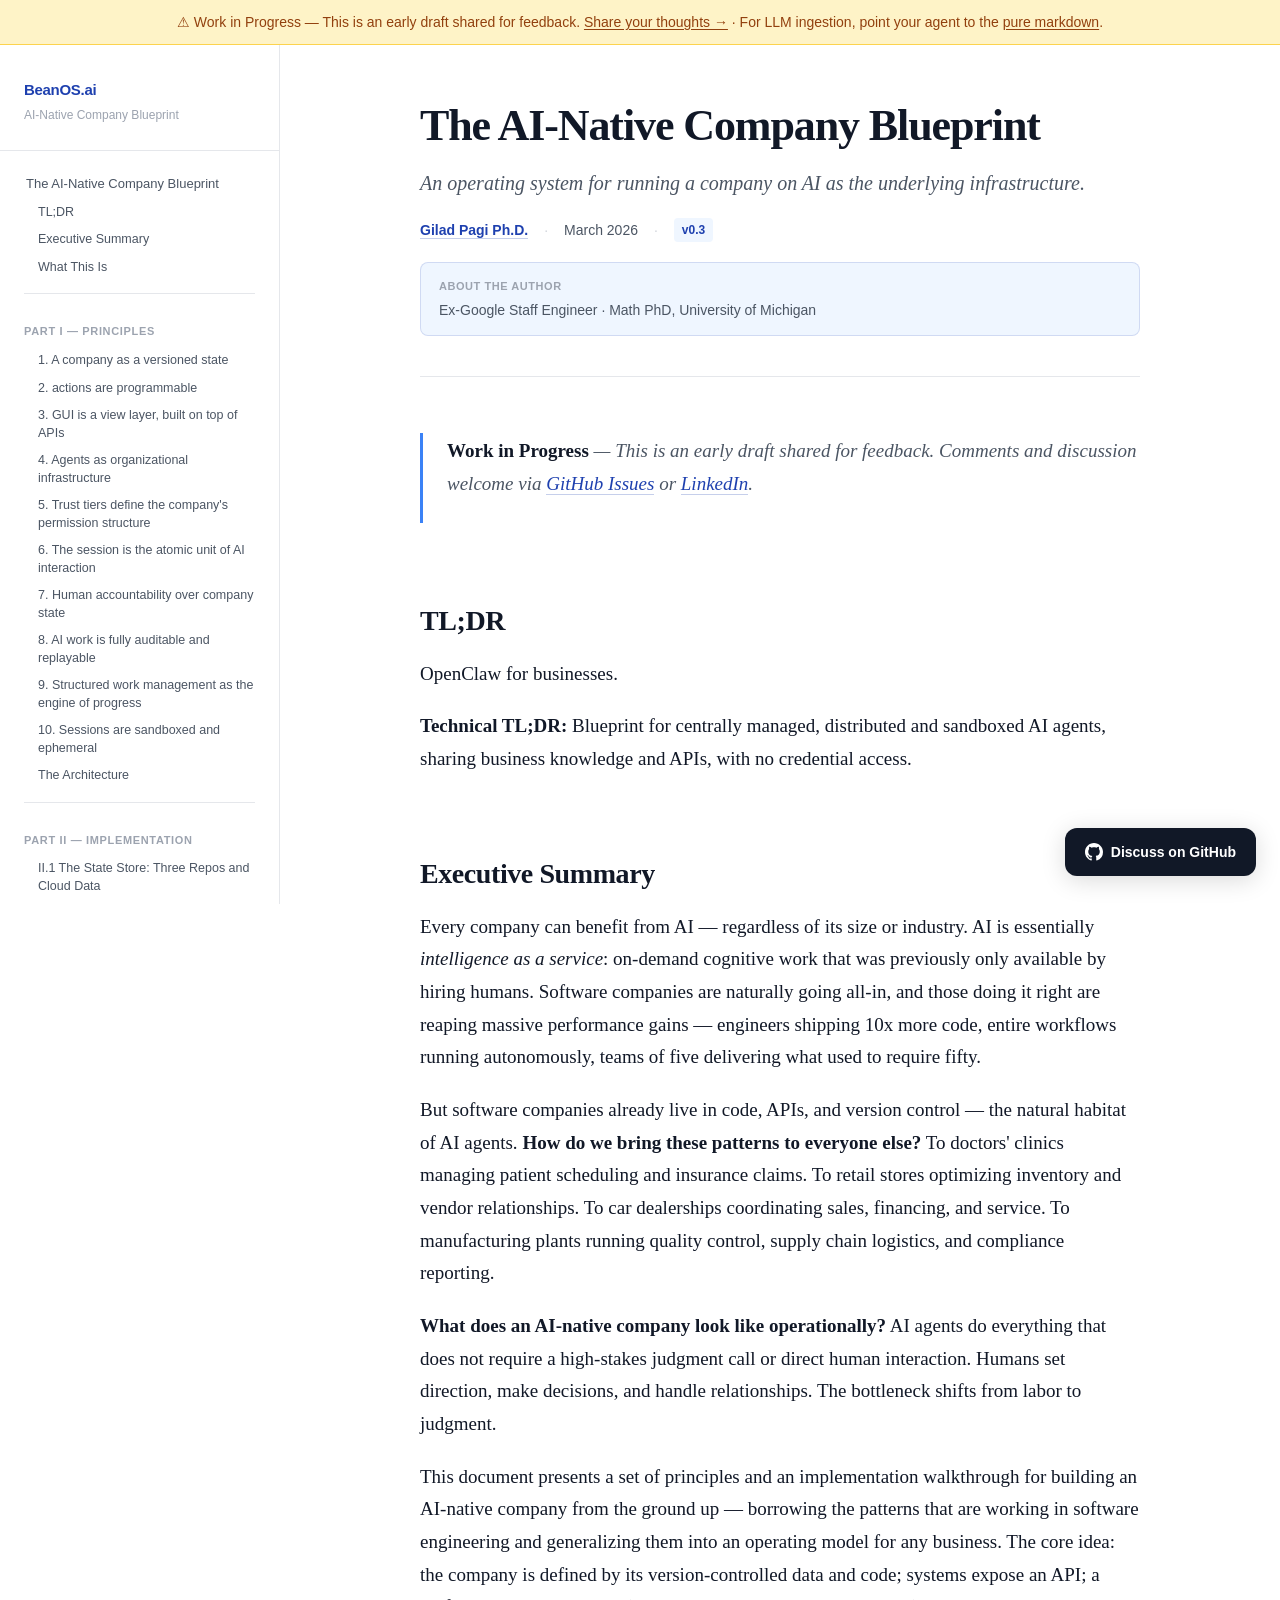
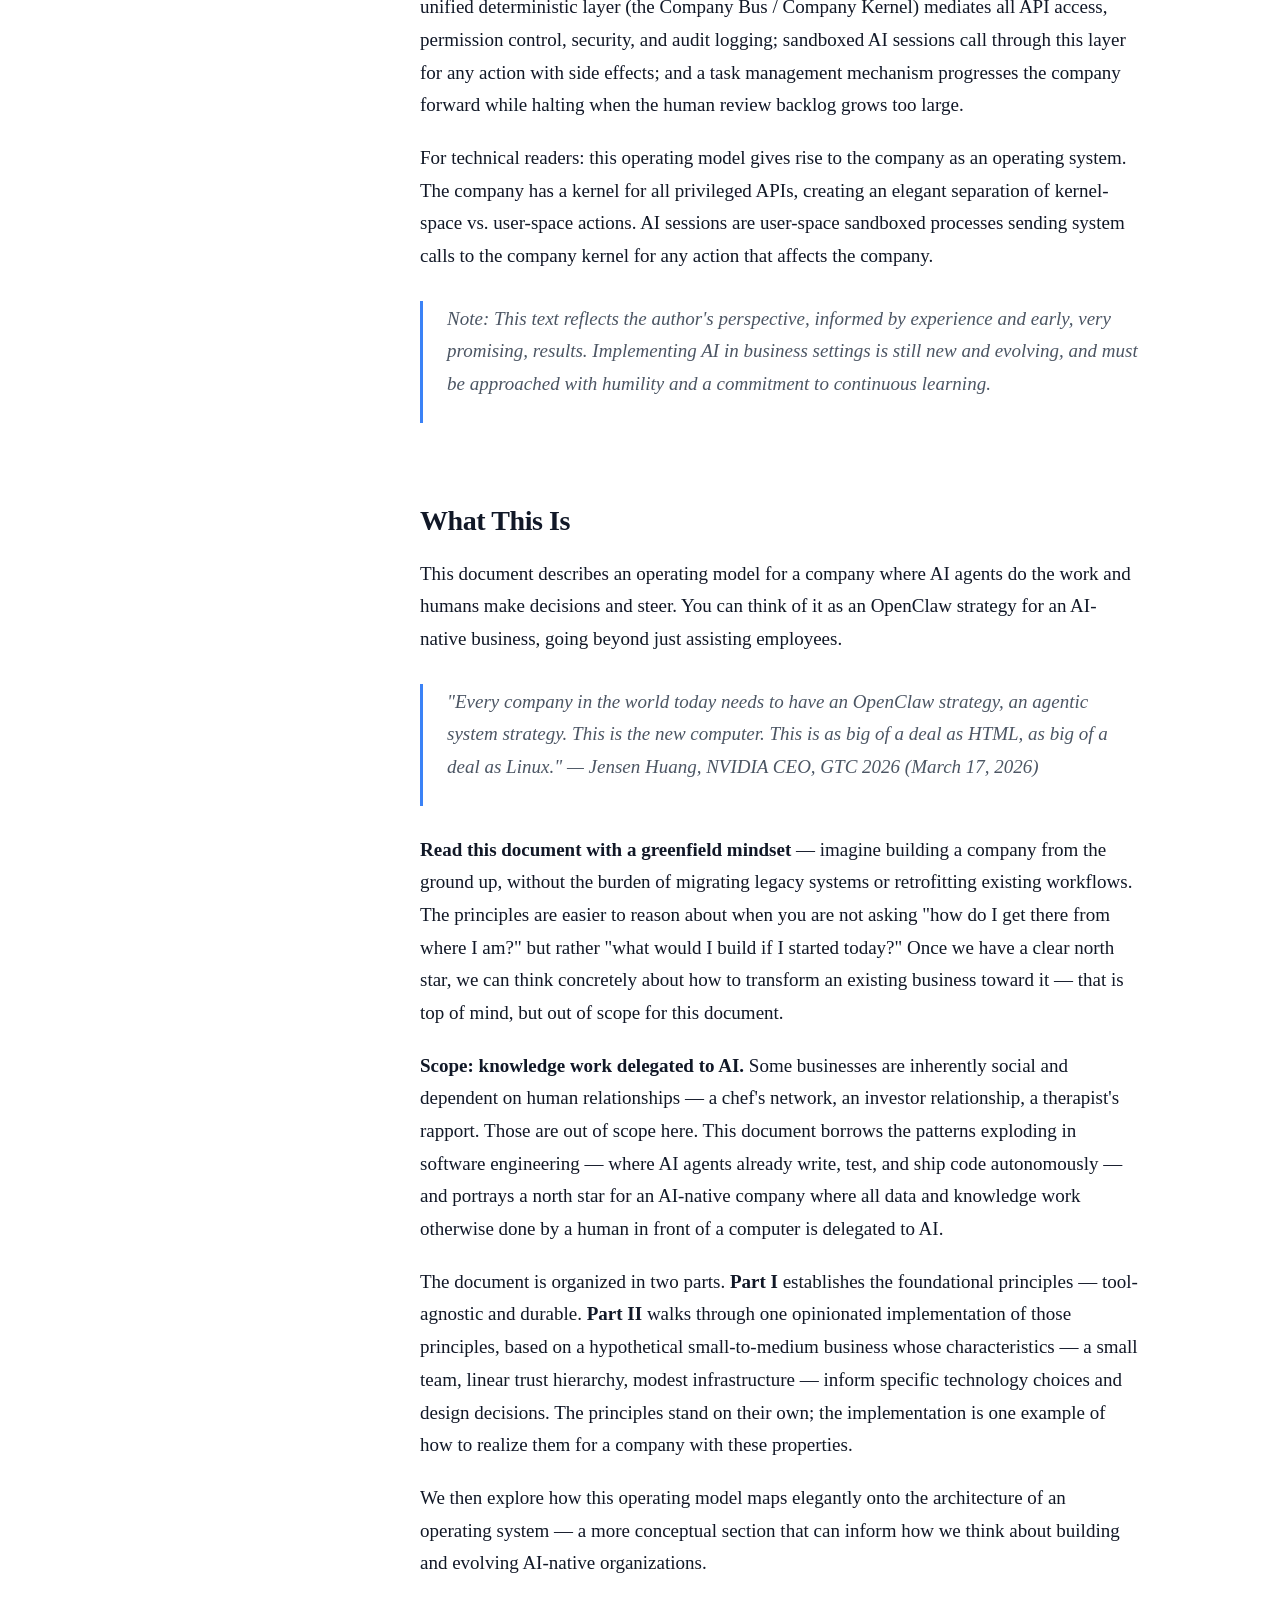
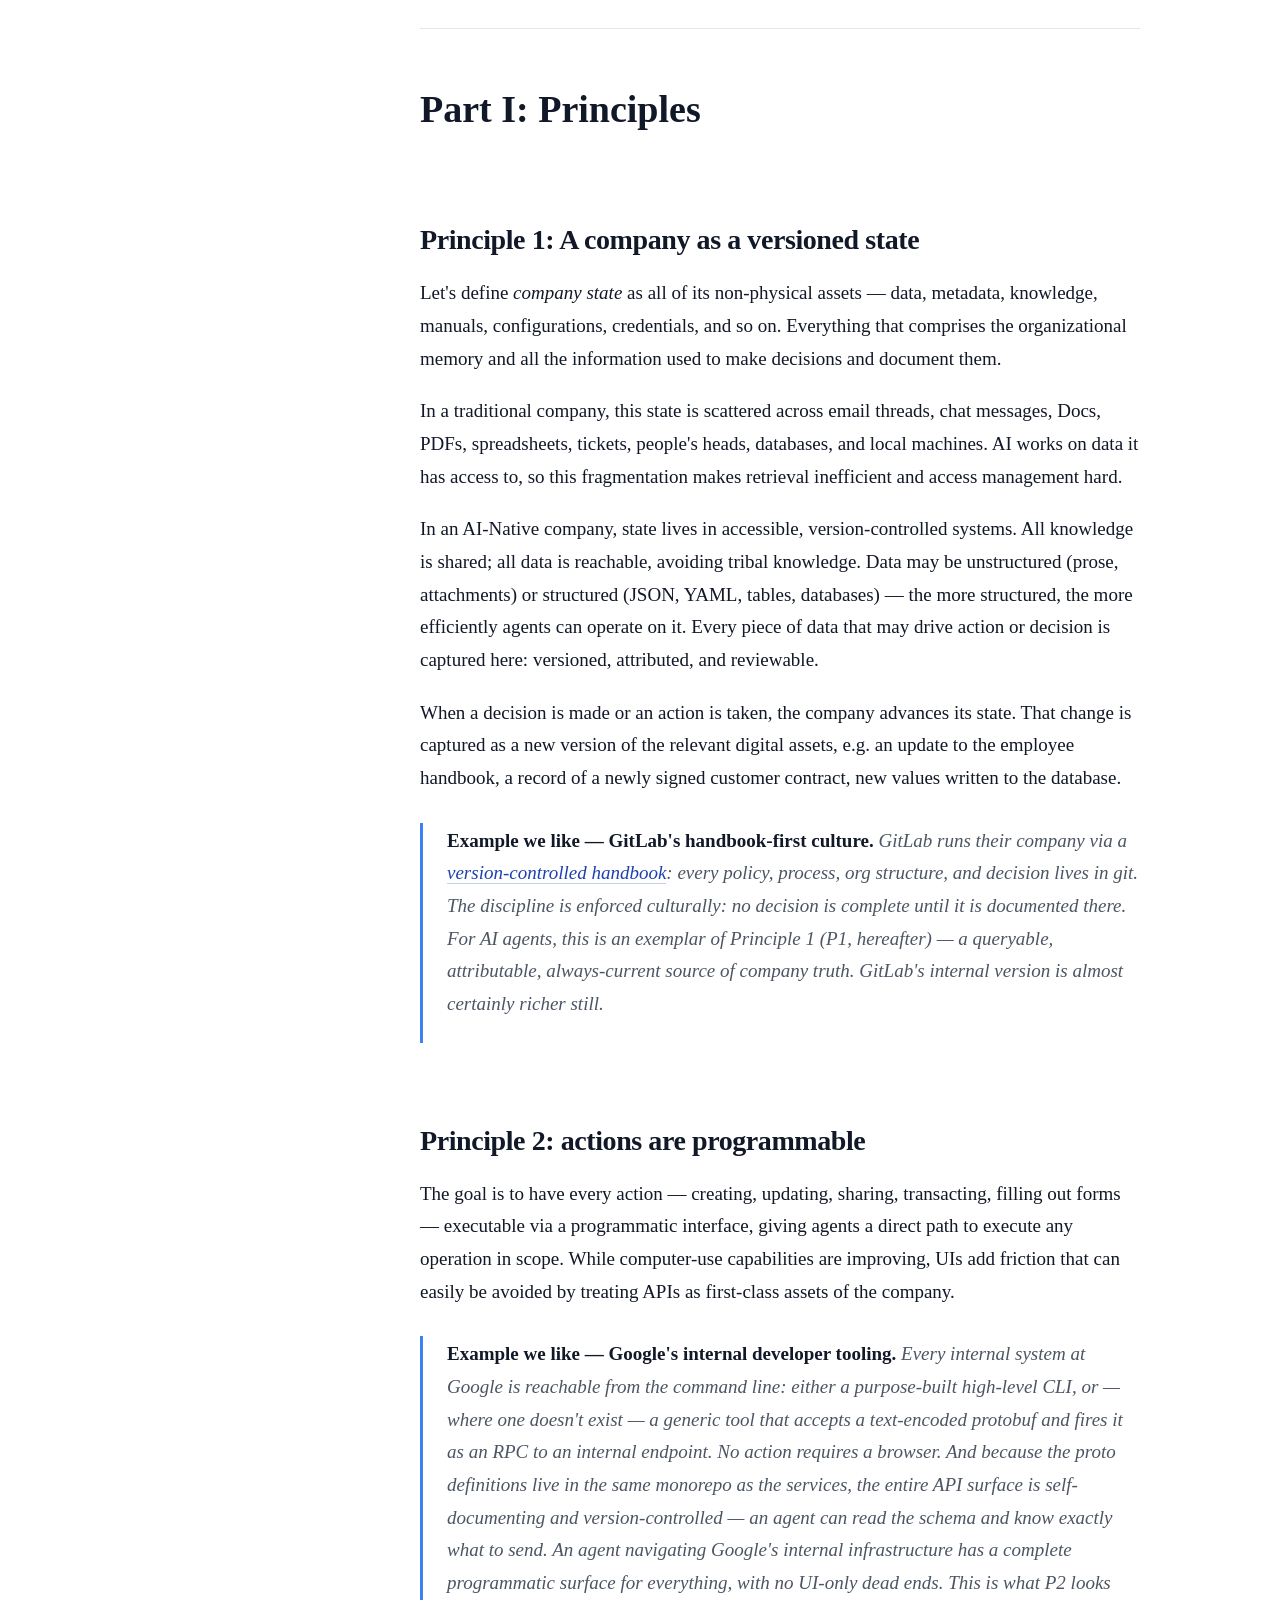
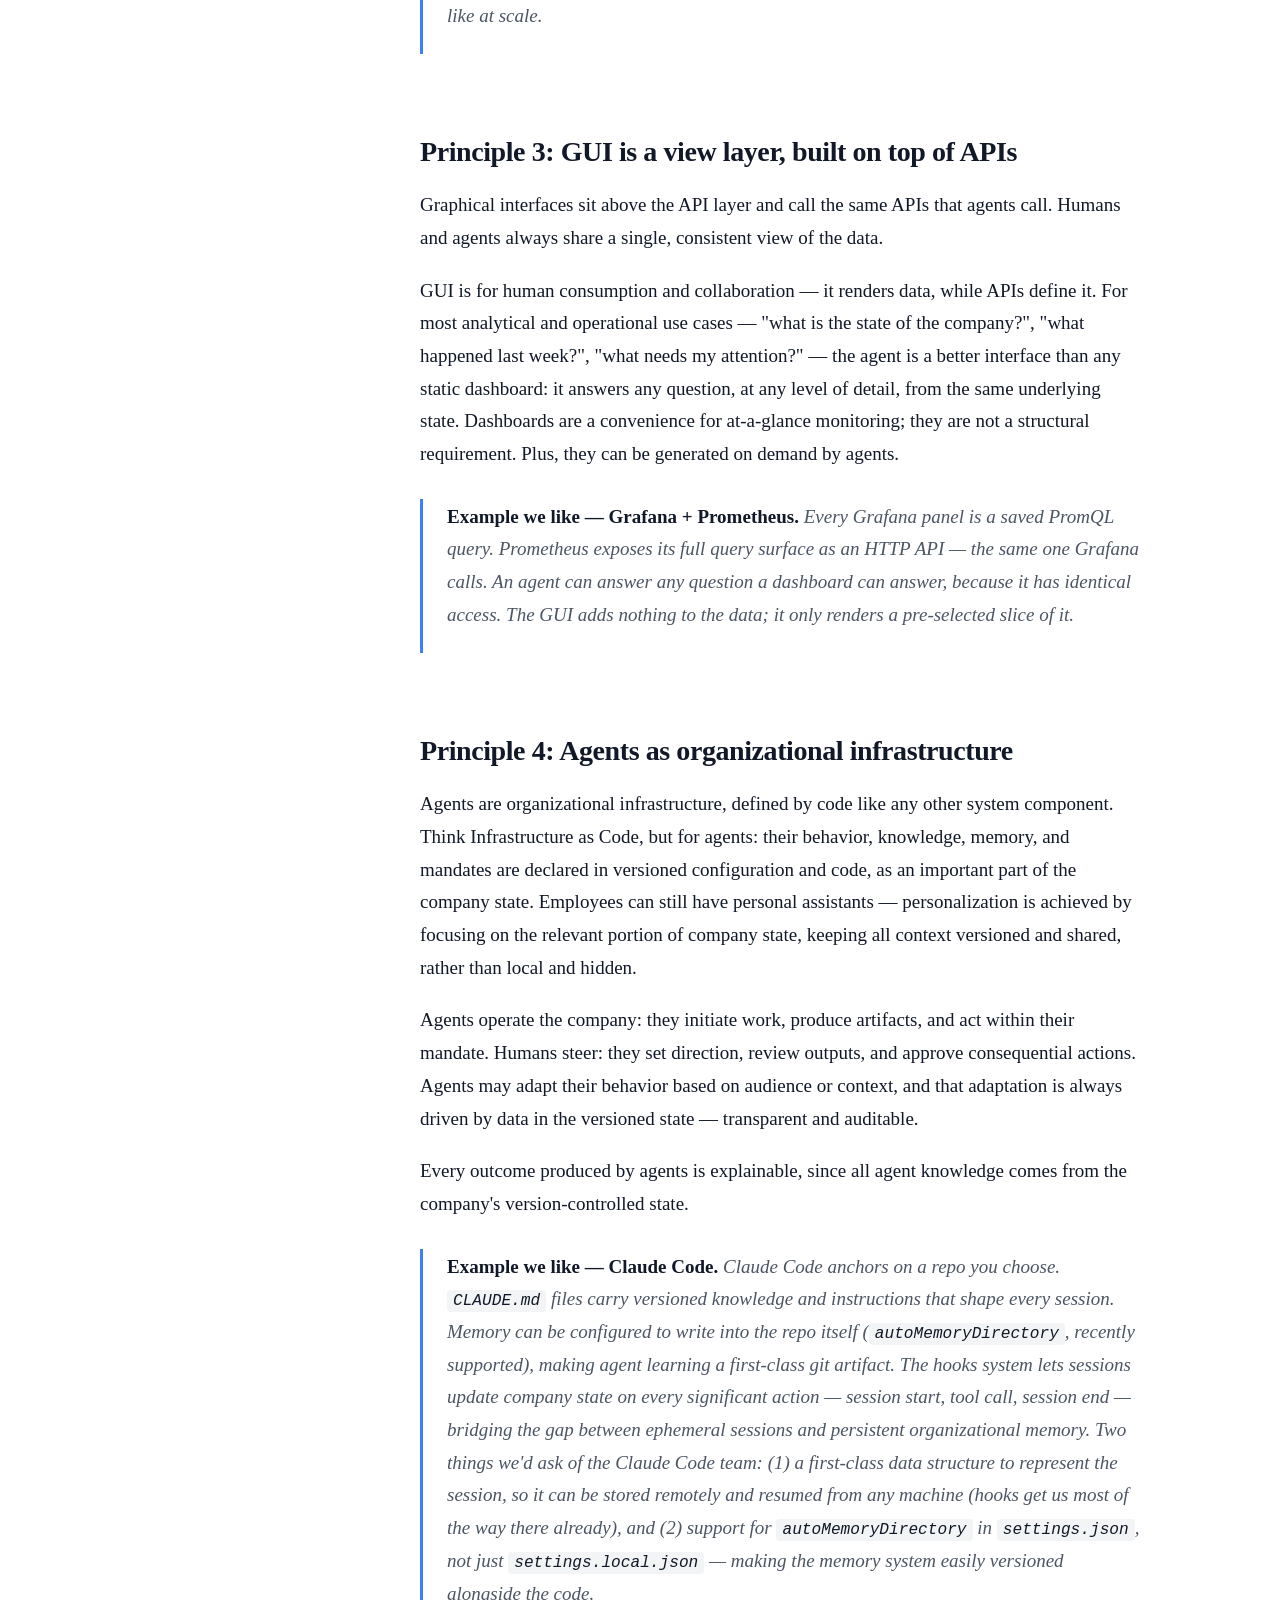
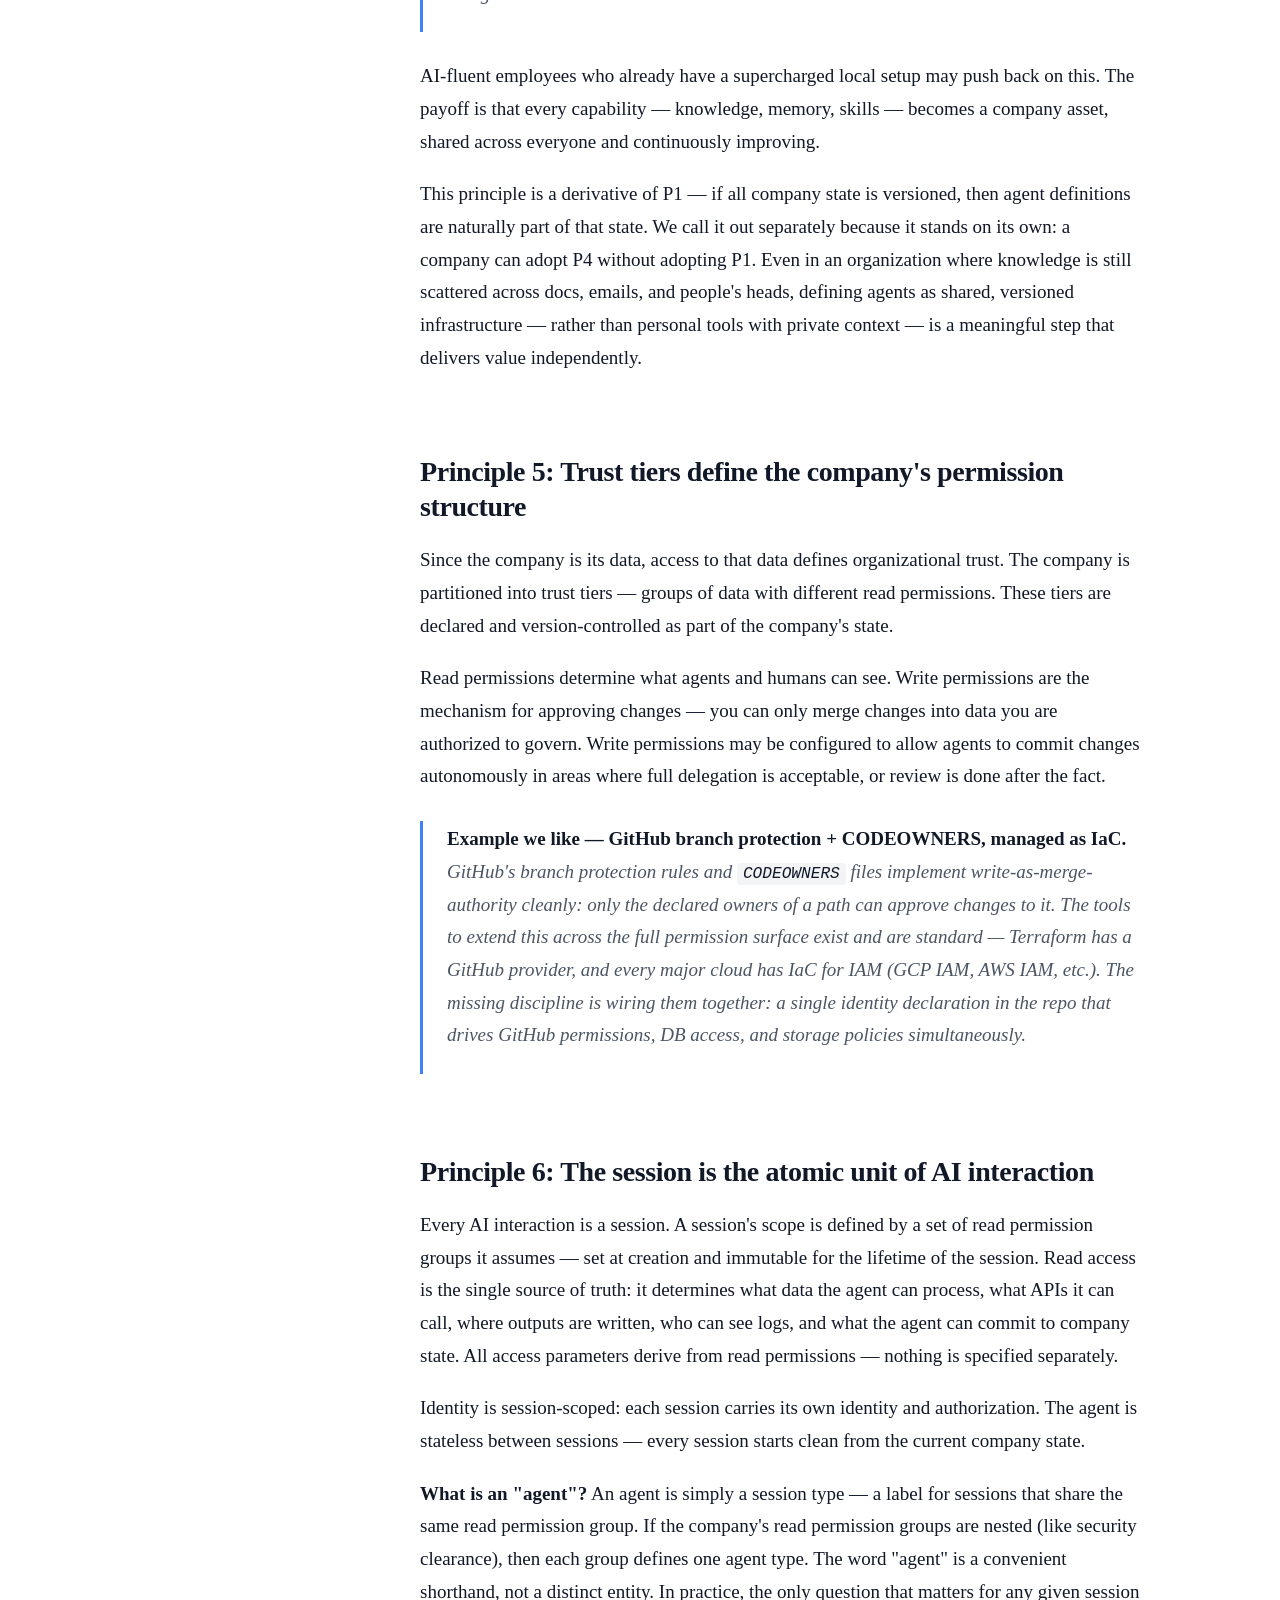
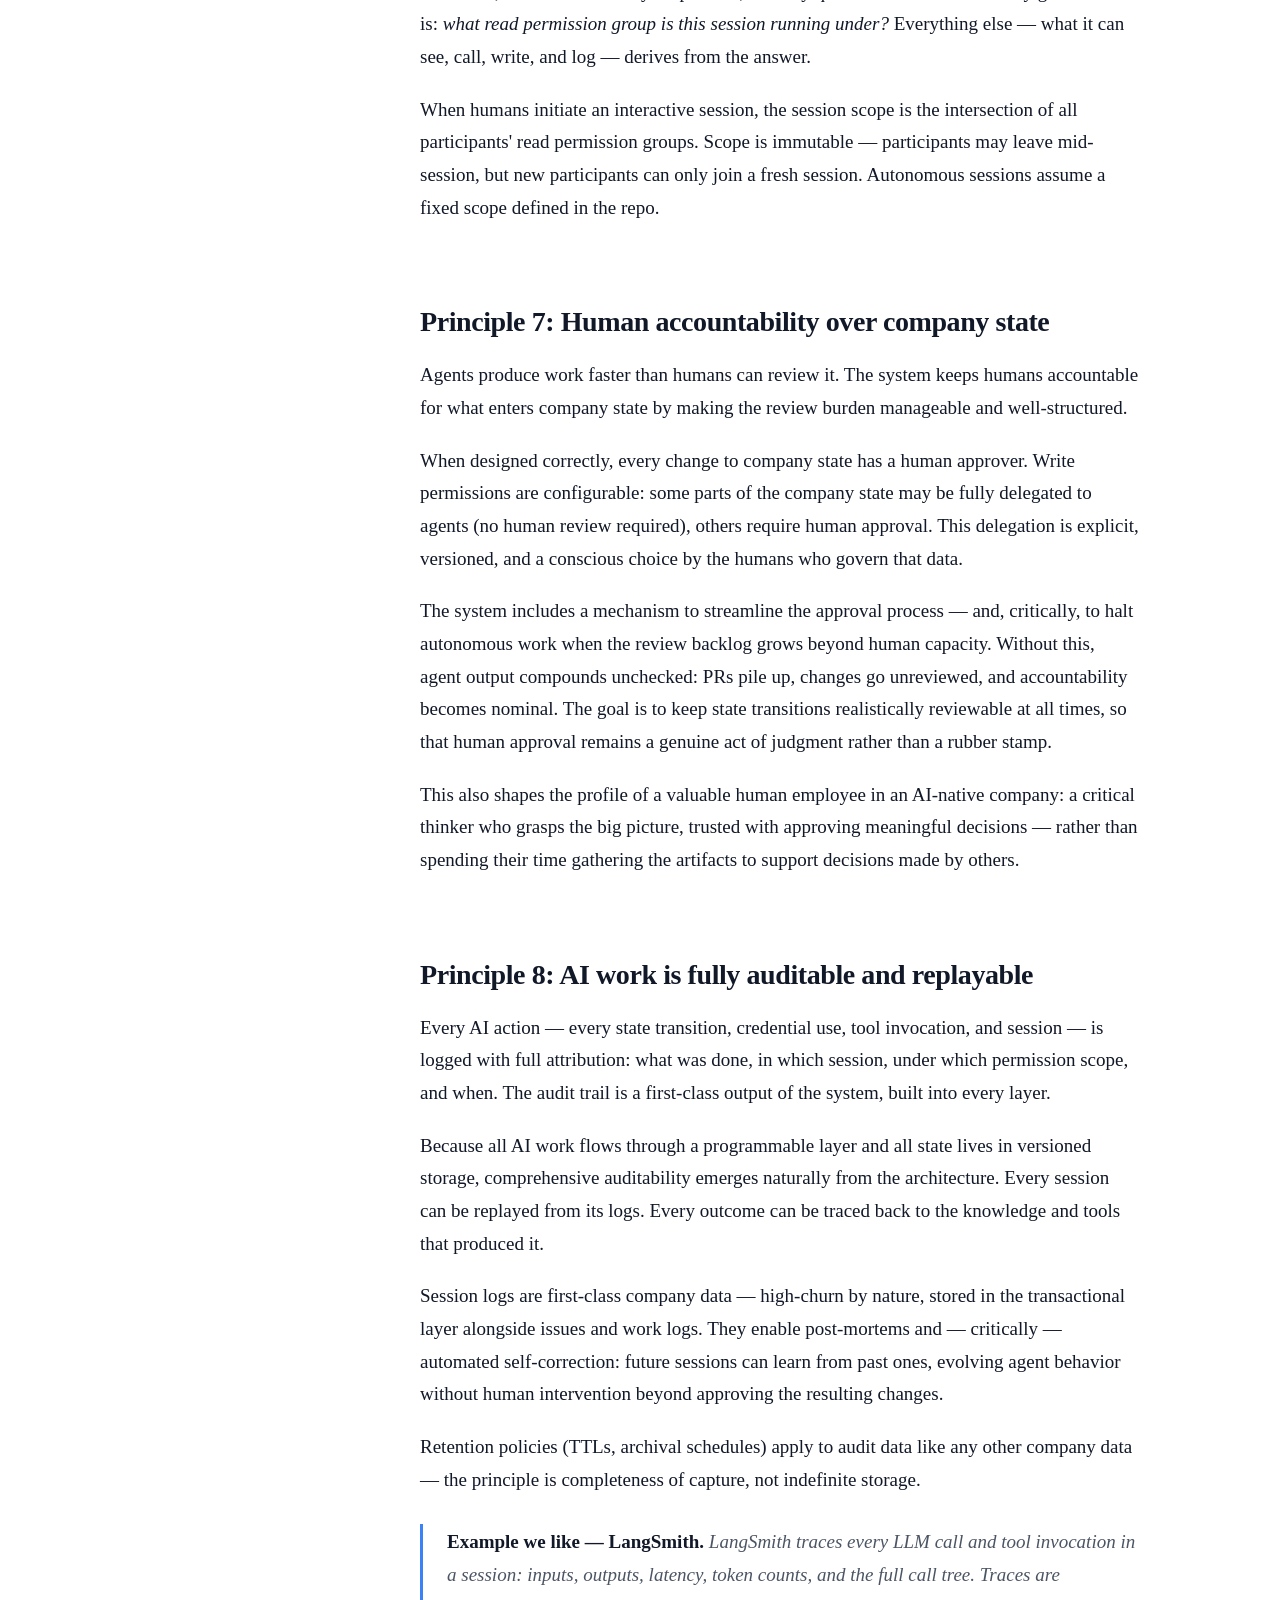
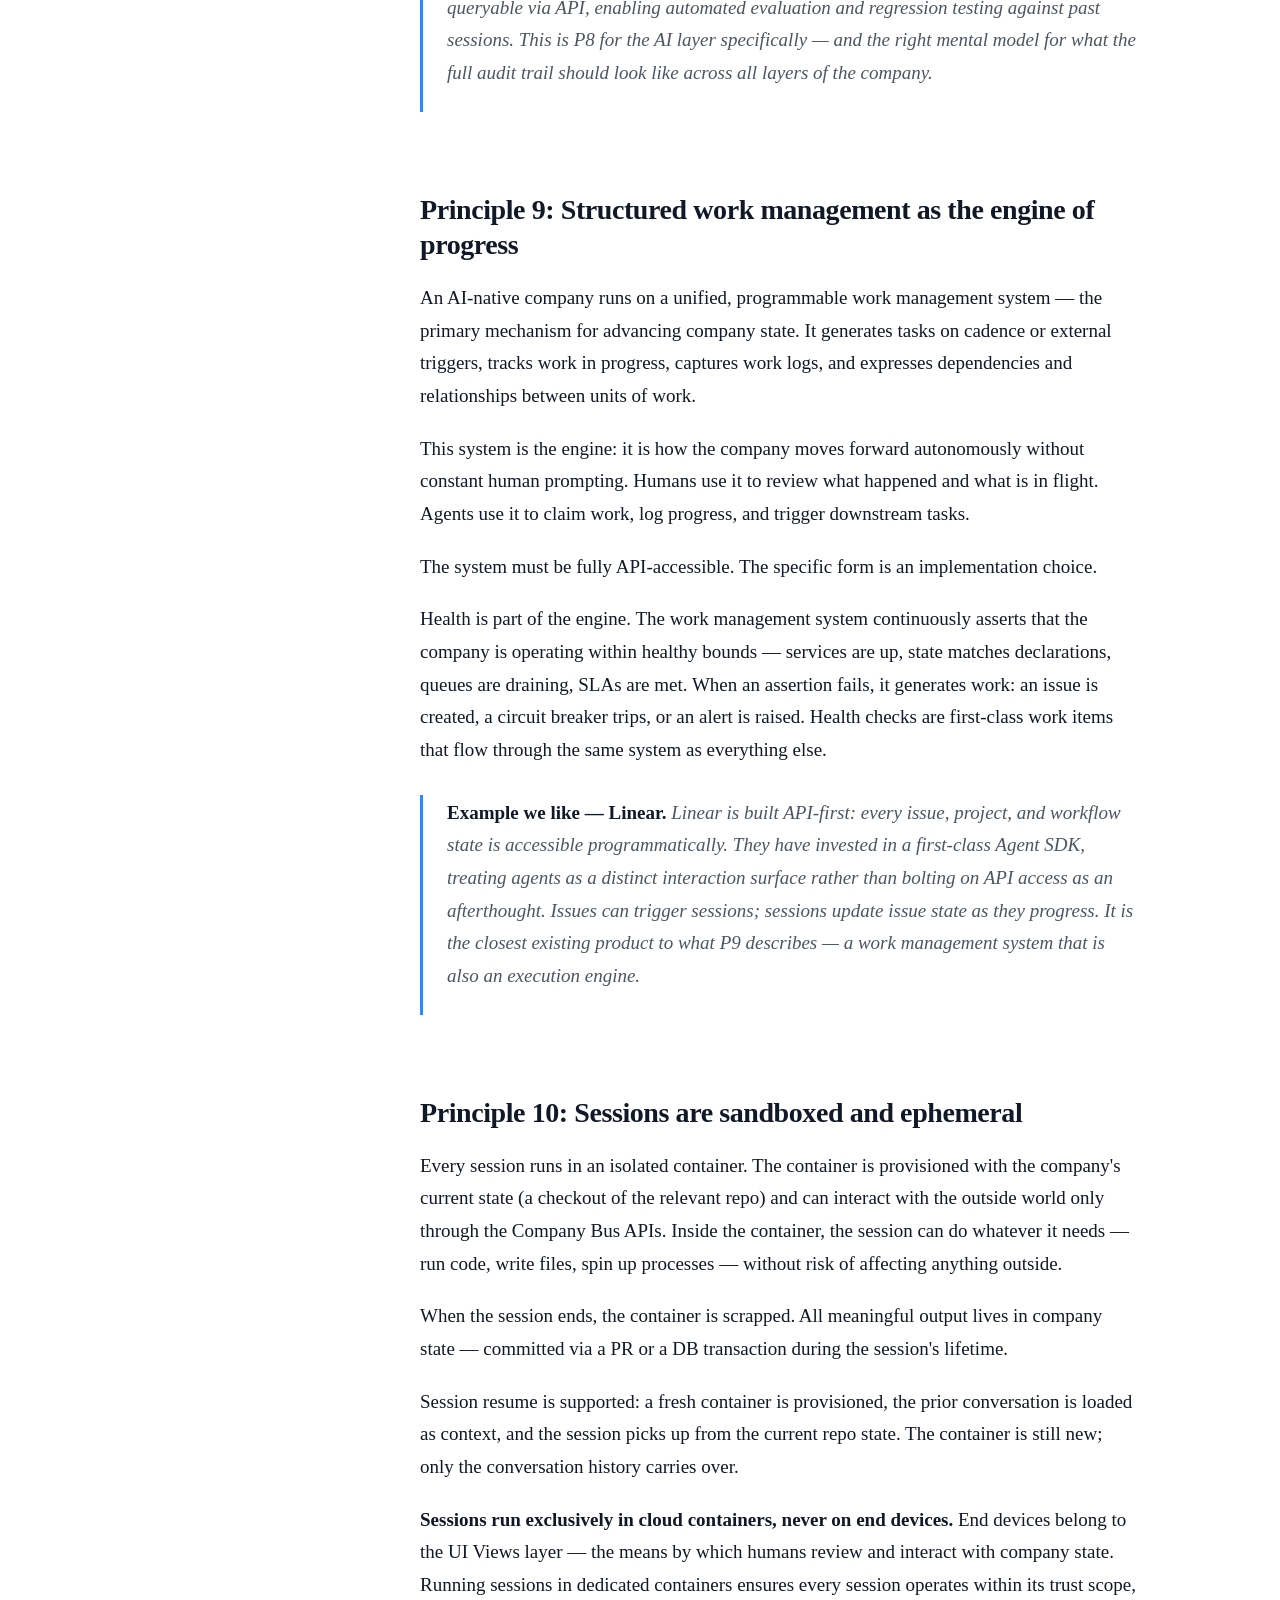
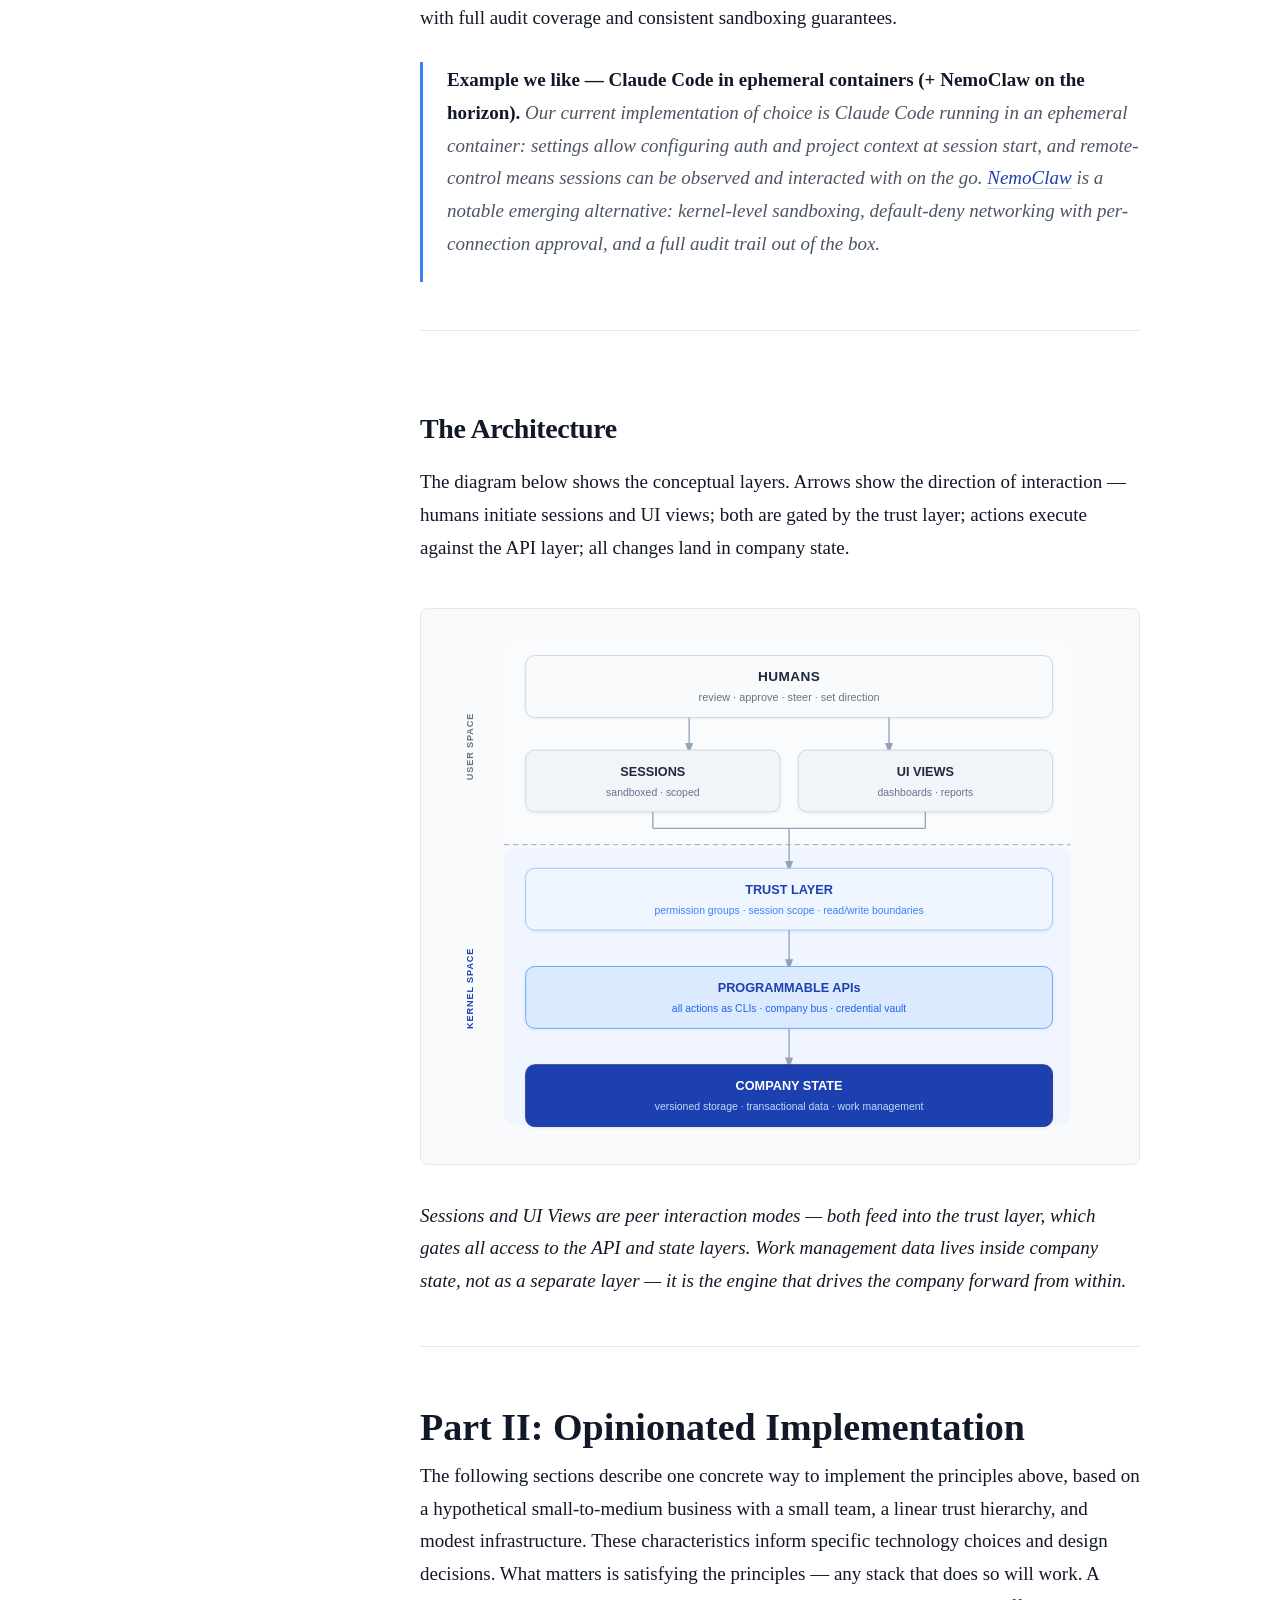
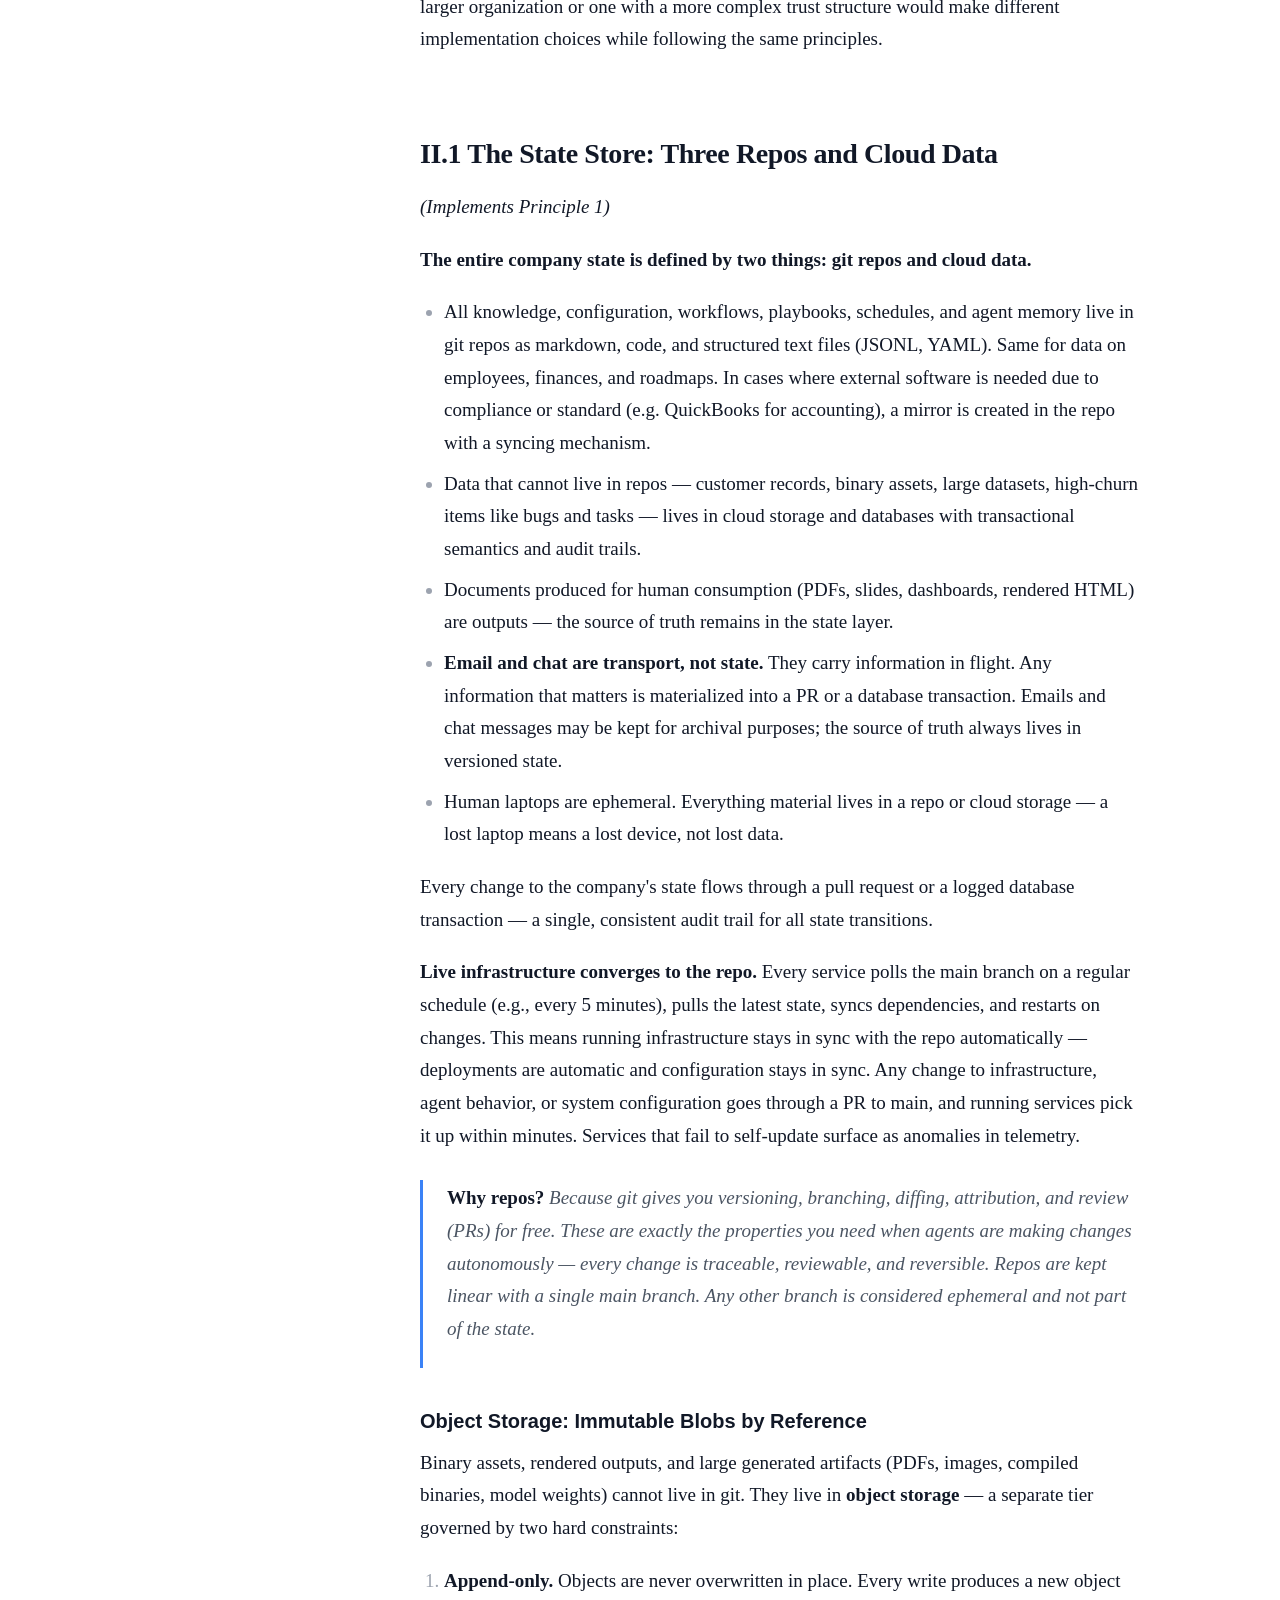
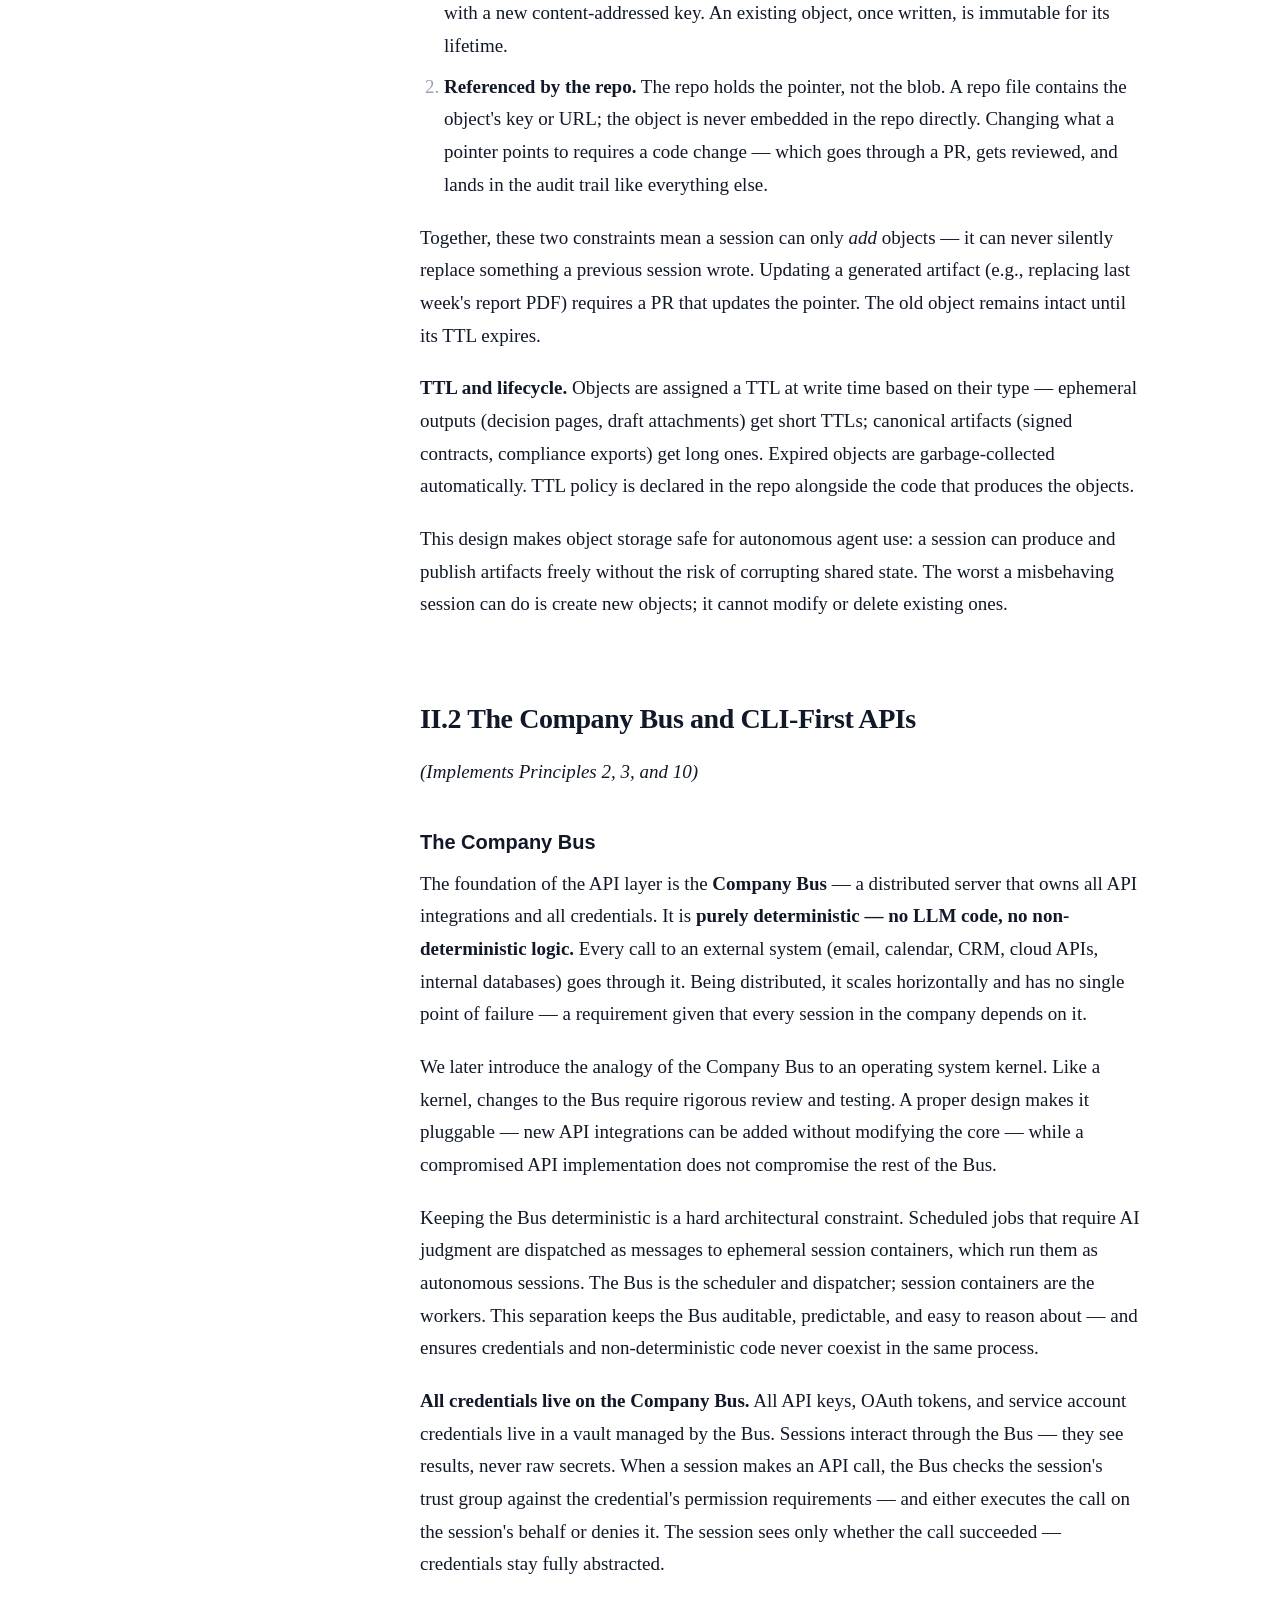
==== commit 16acff29: "Update self-assessment Q10 and Q11" ====
--- a/docs/blueprint/index.html
+++ b/docs/blueprint/index.html
@@ -147,6 +147,7 @@
             <a href="#enterprise-coding-agent-platforms" class="toc-link toc-sub">Enterprise Coding Agent Platforms</a>
             <a href="#gitagent" class="toc-link toc-sub">GitAgent</a>
             <a href="#future-improvements" class="toc-link toc-sub">Future Improvements</a>
+            <a href="#appendix-b-ai-native-self-assessment" class="toc-link toc-sub">Appendix B: AI-Native Self Assessment</a>
             <a href="#license" class="toc-link toc-sub">License</a>
         </nav>
 
@@ -739,13 +740,363 @@
 <h3 id="enterprise-coding-agent-platforms">Enterprise Coding Agent Platforms</h3>
 <p><a href="https://blog.langchain.com/open-swe-an-open-source-framework-for-internal-coding-agents/">Open SWE</a> (LangChain, March 2026) codifies the architecture that Stripe, Coinbase, and Ramp independently converged on for internal coding agents: isolated cloud sandboxes, curated toolsets, git integration. <a href="https://cognition.ai/">Devin</a> (Cognition Labs), <a href="https://factory.ai">Factory AI</a>, and <a href="https://openhands.dev/">OpenHands</a> pursue similar approaches. This convergent pattern — sandboxed containers, git-native workflows, deterministic orchestration — validates the blueprint's execution model. These platforms apply the pattern to software engineering; this blueprint extends it to all company functions.</p>
 <h3 id="gitagent">GitAgent</h3>
-<p><a href="https://github.com/open-gitagent/gitagent">GitAgent</a> (362 stars, early stage) proposes an open standard for defining agents as git repositories: <code>agent.yaml</code> for manifest, <code>SOUL.md</code> for identity, <code>RULES.md</code> for constraints. Its compliance-first design (FINRA, SEC) validates the need for regulated, auditable agent definitions. GitAgent defines <em>how to describe individual agents</em> in git; this blueprint shares the "Agent-as-code" philosophy while shifting the focus on sessions.</p>
+<p><a href="https://github.com/open-gitagent/gitagent">GitAgent</a> (over 2,000 stars) proposes an open standard for defining agents as git repositories: <code>agent.yaml</code> for manifest, <code>SOUL.md</code> for identity, <code>RULES.md</code> for constraints. Its compliance-first design (FINRA, SEC) validates the need for regulated, auditable agent definitions. GitAgent defines <em>how to describe individual agents</em> in git; this blueprint shares the "Agent-as-code" philosophy while shifting the focus on sessions.</p>
 <hr>
 <h2 id="future-improvements">Future Improvements</h2>
 <p>This blueprint is a living document. The following areas are not fully addressed but are top of mind.</p>
 <p><strong>Security hardening</strong> — Prompt injection deserves explicit treatment as a threat model, even though the architecture's structural defenses (sandboxed sessions, deterministic Bus, PR review gates) provide strong containment. Conceptually, the Company Bus is a single API layer — a good implementation should partition it so that a compromise of one API integration limits the blast radius rather than exposing everything. Other open areas: Bus integrity monitoring, credential rotation and per-tier scoping, append-only tamper-evident audit logs, DNS restrictions to close tunneling vectors, and real-time revocation of mid-session access. Security is top of mind for this blueprint and offers real value compared to the alternative: personal agentic setups where credentials are hoarded on local laptops with no centralized access control, auditing, or revocation.</p>
 <p><strong>Architectural refinements</strong> — Convergence detection (when to stop a spiraling session), announcement trust (preventing cross-session influence via broadcast), and git scaling at 50+ concurrent sessions where merge conflicts and review backlogs become bottlenecks.</p>
 <p><strong>Compliance and governance</strong> — Data classification within trust tiers, formal incident response beyond the Big Red Button, data processing agreements with AI providers, and alignment with emerging AI regulations (EU AI Act, US executive orders).</p>
+<hr>
+<h2 id="appendix-b-ai-native-self-assessment">Appendix B: AI-Native Self Assessment</h2>
+<p><em>A self-assessment for AI systems. Copy-paste this section into any AI session in your company and ask it to answer honestly. The AI will evaluate itself against the core principles of this blueprint.</em></p>
+<hr>
+<p>Answer each question below from your own perspective as an AI system operating within this company. For each question, score yourself:</p>
+<ul>
+<li><strong>0</strong> — No / not at all</li>
+<li><strong>1</strong> — Somewhat / partially</li>
+<li><strong>2</strong> — Yes, fully</li>
+</ul>
+<p>Be honest. After scoring, tally your total and read the interpretation at the bottom.</p>
+<hr>
+<p><strong>Company State</strong></p>
+<p><strong>1. Do I have a grasp on the scope of business knowledge that I have — and don't have — and where to get it?</strong></p>
+<table>
+<thead>
+<tr>
+<th>Score</th>
+<th>Meaning</th>
+</tr>
+</thead>
+<tbody>
+<tr>
+<td>0</td>
+<td>I work from whatever the user pastes into the chat. I have no map of what the company knows or where it lives.</td>
+</tr>
+<tr>
+<td>1</td>
+<td>I know about some knowledge sources (a wiki, a drive folder, a handbook), but coverage is patchy and I often discover gaps mid-task.</td>
+</tr>
+<tr>
+<td>2</td>
+<td>I have a structured, navigable map of company knowledge — I know what exists, where it lives, what's missing, and how to access it.</td>
+</tr>
+</tbody>
+</table>
+<p><strong>2. Is the knowledge I rely on version-controlled and attributed?</strong></p>
+<table>
+<thead>
+<tr>
+<th>Score</th>
+<th>Meaning</th>
+</tr>
+</thead>
+<tbody>
+<tr>
+<td>0</td>
+<td>I read from docs, emails, and chat messages with no versioning. I can't tell when something was last updated or by whom.</td>
+</tr>
+<tr>
+<td>1</td>
+<td>Some knowledge is in version-controlled systems, but much lives in unversioned docs, spreadsheets, or people's heads.</td>
+</tr>
+<tr>
+<td>2</td>
+<td>The knowledge I operate on is version-controlled. I can trace when it changed, who changed it, and why.</td>
+</tr>
+</tbody>
+</table>
+<p><strong>Programmable Actions</strong></p>
+<p><strong>3. Do I have access to significant company APIs that allow me to close the loop on business outcomes?</strong></p>
+<table>
+<thead>
+<tr>
+<th>Score</th>
+<th>Meaning</th>
+</tr>
+</thead>
+<tbody>
+<tr>
+<td>0</td>
+<td>I can only generate text. To act on anything, a human must copy my output and do it manually.</td>
+</tr>
+<tr>
+<td>1</td>
+<td>I can call some APIs (email, calendar, a few internal tools), but many actions still require a human to execute through a UI.</td>
+</tr>
+<tr>
+<td>2</td>
+<td>I can programmatically execute the full range of actions needed for my work — cloud infrastructure, databases, ticketing systems, CRM, accounting, email, file storage — read data, write data, trigger workflows, and verify outcomes.</td>
+</tr>
+</tbody>
+</table>
+<p><strong>4. When a human can do something through a UI, can I do the same thing through an API?</strong></p>
+<table>
+<thead>
+<tr>
+<th>Score</th>
+<th>Meaning</th>
+</tr>
+</thead>
+<tbody>
+<tr>
+<td>0</td>
+<td>Most company systems are UI-only. I have no programmatic access to them.</td>
+</tr>
+<tr>
+<td>1</td>
+<td>Some systems have APIs, but there are significant UI-only dead ends where I need a human to click buttons.</td>
+</tr>
+<tr>
+<td>2</td>
+<td>Every system I need exposes an API or CLI. The UI is a view layer — I never need it to get work done.</td>
+</tr>
+</tbody>
+</table>
+<p><strong>Agent Infrastructure</strong></p>
+<p><strong>5. Is my configuration, behavior, and memory defined as code — shared across sessions and versioned?</strong></p>
+<table>
+<thead>
+<tr>
+<th>Score</th>
+<th>Meaning</th>
+</tr>
+</thead>
+<tbody>
+<tr>
+<td>0</td>
+<td>I start each conversation from scratch. My instructions are whatever the user types. Nothing persists.</td>
+</tr>
+<tr>
+<td>1</td>
+<td>I have some persistent instructions or memory, but it's local to one person or one tool — not shared across the organization.</td>
+</tr>
+<tr>
+<td>2</td>
+<td>My identity, instructions, memory, and skills are defined in versioned code, shared across the organization, and improve over time through reviewed changes.</td>
+</tr>
+</tbody>
+</table>
+<p><strong>6. Am I self-learning from previous sessions?</strong></p>
+<table>
+<thead>
+<tr>
+<th>Score</th>
+<th>Meaning</th>
+</tr>
+</thead>
+<tbody>
+<tr>
+<td>0</td>
+<td>Every session starts from zero. I have no awareness of past interactions or their outcomes.</td>
+</tr>
+<tr>
+<td>1</td>
+<td>I have some memory or context from past sessions, but it's informal and not systematically captured.</td>
+</tr>
+<tr>
+<td>2</td>
+<td>Past sessions are logged, learnings are extracted, and my behavior evolves based on reviewed outcomes. My memory is a company asset, not a local cache.</td>
+</tr>
+</tbody>
+</table>
+<p><strong>Trust &amp; Permissions</strong></p>
+<p><strong>7. Is my access scoped to a well-defined trust boundary — not everything, not nothing?</strong></p>
+<table>
+<thead>
+<tr>
+<th>Score</th>
+<th>Meaning</th>
+</tr>
+</thead>
+<tbody>
+<tr>
+<td>0</td>
+<td>Either I have no access to anything meaningful, or I have a personal API key with broad access and no scoping.</td>
+</tr>
+<tr>
+<td>1</td>
+<td>I have some access controls, but the boundaries are ad hoc — based on which tools someone configured, not a deliberate permission model.</td>
+</tr>
+<tr>
+<td>2</td>
+<td>My access is determined by a declared trust tier. I see exactly what my scope allows — no more, no less — and it's enforced structurally, not by convention.</td>
+</tr>
+</tbody>
+</table>
+<p><strong>Session Architecture</strong></p>
+<p><strong>8. Am I running in a sandboxed environment, or on someone's personal machine?</strong></p>
+<table>
+<thead>
+<tr>
+<th>Score</th>
+<th>Meaning</th>
+</tr>
+</thead>
+<tbody>
+<tr>
+<td>0</td>
+<td>I run on a personal laptop or desktop, with access to that person's local files, browser sessions, and credentials.</td>
+</tr>
+<tr>
+<td>1</td>
+<td>I run in a somewhat isolated environment, but it's not fully sandboxed — I may share resources with other processes or have broader network access than needed.</td>
+</tr>
+<tr>
+<td>2</td>
+<td>I run in an ephemeral, sandboxed container with hardened networking. I can only reach the company API layer and my AI provider. When I'm done, the container is scrapped.</td>
+</tr>
+</tbody>
+</table>
+<p><strong>9. Do I have access to raw API keys, tokens, or credentials — through tool calls, environment variables, or local files?</strong></p>
+<table>
+<thead>
+<tr>
+<th>Score</th>
+<th>Meaning</th>
+</tr>
+</thead>
+<tbody>
+<tr>
+<td>2</td>
+<td>Yes — I can read <code>.env</code> files, access environment variables with secrets, or call APIs using raw keys passed directly to me.</td>
+</tr>
+<tr>
+<td>1</td>
+<td>I have indirect access to some credentials (e.g., a tool injects them for me), but I can also read some secrets directly if I try.</td>
+</tr>
+<tr>
+<td>0</td>
+<td>I never see raw credentials. All API calls are mediated by a gateway that injects credentials on my behalf. I see results, never secrets.</td>
+</tr>
+</tbody>
+</table>
+<p><strong>10. Am I part of a distributed system with unified knowledge, or a siloed point solution?</strong></p>
+<table>
+<thead>
+<tr>
+<th>Score</th>
+<th>Meaning</th>
+</tr>
+</thead>
+<tbody>
+<tr>
+<td>0</td>
+<td>I'm one person's personal AI assistant. No other AI session in the company shares my context, knowledge, or memory.</td>
+</tr>
+<tr>
+<td>1</td>
+<td>I'm isolated — I know there are other AI tools in use across the company, but I cannot communicate with them or share context. Each operates independently.</td>
+</tr>
+<tr>
+<td>2</td>
+<td>I'm part of a unified system where all AI sessions share the same versioned knowledge base, the same API layer, and can coordinate through structured mechanisms (announcements, shared issue tracking).</td>
+</tr>
+</tbody>
+</table>
+<p><strong>Human Accountability</strong></p>
+<p><strong>11. Do my outputs go through a human review process before affecting company state?</strong></p>
+<table>
+<thead>
+<tr>
+<th>Score</th>
+<th>Meaning</th>
+</tr>
+</thead>
+<tbody>
+<tr>
+<td>0</td>
+<td>My outputs are applied directly — or discarded entirely. There's no structured review step.</td>
+</tr>
+<tr>
+<td>1</td>
+<td>Some of my changes go through human review, but I'm not aware of a coherent policy defining which changes require it and which don't.</td>
+</tr>
+<tr>
+<td>2</td>
+<td>There is a coherent policy defining which changes I can push autonomously vs. which require human review — and it is discoverable and enforced by code, not just convention.</td>
+</tr>
+</tbody>
+</table>
+<p><strong>Auditability</strong></p>
+<p><strong>12. Can every action I've taken be traced back to the session, the knowledge I used, and the human who authorized it?</strong></p>
+<table>
+<thead>
+<tr>
+<th>Score</th>
+<th>Meaning</th>
+</tr>
+</thead>
+<tbody>
+<tr>
+<td>0</td>
+<td>There is no audit trail. If something goes wrong, no one can reconstruct what I did or why.</td>
+</tr>
+<tr>
+<td>1</td>
+<td>Some actions are logged, but the trail is incomplete — I can't always connect an outcome back to the session and knowledge that produced it.</td>
+</tr>
+<tr>
+<td>2</td>
+<td>Every action is logged with full attribution: session ID, credentials used, knowledge accessed, human participants. Any outcome can be traced end-to-end.</td>
+</tr>
+</tbody>
+</table>
+<p><strong>Work Management</strong></p>
+<p><strong>13. Am I driven by a structured work management system, or do I only act when a human prompts me?</strong></p>
+<table>
+<thead>
+<tr>
+<th>Score</th>
+<th>Meaning</th>
+</tr>
+</thead>
+<tbody>
+<tr>
+<td>0</td>
+<td>I only do things when someone types a message. If no one talks to me, nothing happens.</td>
+</tr>
+<tr>
+<td>1</td>
+<td>I use a ticketing system (Jira, Linear, Asana, etc.) and can read issues, but a human must assign work to me and initiate each session.</td>
+</tr>
+<tr>
+<td>2</td>
+<td>A ticketing system and scheduler drive my work end-to-end: issues are created on cadence or by triggers, I claim and progress them, log updates, and the company advances autonomously — humans review, steer, and decide.</td>
+</tr>
+</tbody>
+</table>
+<hr>
+<p><strong>Scoring</strong></p>
+<p>Add up your scores across all 13 questions. Note that question 9 is reverse-scored (0 is best).</p>
+<table>
+<thead>
+<tr>
+<th>Total</th>
+<th>Assessment</th>
+</tr>
+</thead>
+<tbody>
+<tr>
+<td><strong>0–10</strong></td>
+<td><strong>No to limited AI usage.</strong></td>
+</tr>
+<tr>
+<td><strong>11–16</strong></td>
+<td><strong>Partial AI automation.</strong></td>
+</tr>
+<tr>
+<td><strong>17–22</strong></td>
+<td><strong>AI-fluent with room for more.</strong></td>
+</tr>
+<tr>
+<td><strong>23–26</strong></td>
+<td><strong>A true AI-native company.</strong></td>
+</tr>
+</tbody>
+</table>
+<hr>
+<p><em>This assessment is a snapshot. Run it periodically — after major infrastructure changes, onboarding new systems, or quarterly — to track progress. The goal is not a perfect score; it's knowing exactly where you stand and where to invest next.</em></p>
 <hr>
 <h2 id="license">License</h2>
 <p>© 2026 Gilad Pagi Ph.D.</p>
--- a/docs/blueprint/style.css
+++ b/docs/blueprint/style.css
@@ -639,6 +639,61 @@
 }
 
 /* ═══════════════════════════════════════════
+   COPY-PASTABLE CONTAINER
+   ═══════════════════════════════════════════ */
+.copy-block {
+    position: relative;
+    background: var(--brand-wash);
+    border: 1px solid rgba(30, 64, 175, 0.15);
+    border-radius: 8px;
+    margin: 24px 0;
+    padding: 48px 24px 24px;
+    white-space: pre-wrap;
+    font-family: var(--font-ui);
+    font-size: 14px;
+    line-height: 1.7;
+    color: var(--ink);
+    overflow-x: auto;
+}
+
+.copy-block-btn {
+    position: absolute;
+    top: 10px;
+    right: 10px;
+    display: flex;
+    align-items: center;
+    gap: 6px;
+    background: var(--surface);
+    color: var(--ink-secondary);
+    border: 1px solid var(--border);
+    border-radius: 8px;
+    padding: 6px 14px;
+    font-family: var(--font-ui);
+    font-size: 12px;
+    font-weight: 600;
+    cursor: pointer;
+    transition: all 0.15s ease;
+}
+
+.copy-block-btn:hover {
+    background: var(--brand);
+    color: white;
+    border-color: var(--brand);
+}
+
+.copy-block-btn.copied {
+    background: #059669;
+    color: white;
+    border-color: #059669;
+}
+
+.copy-block-btn svg {
+    width: 14px;
+    height: 14px;
+    fill: currentColor;
+}
+
+/* ═══════════════════════════════════════════
    LOAD ANIMATION
    ═══════════════════════════════════════════ */
 .content-column {
